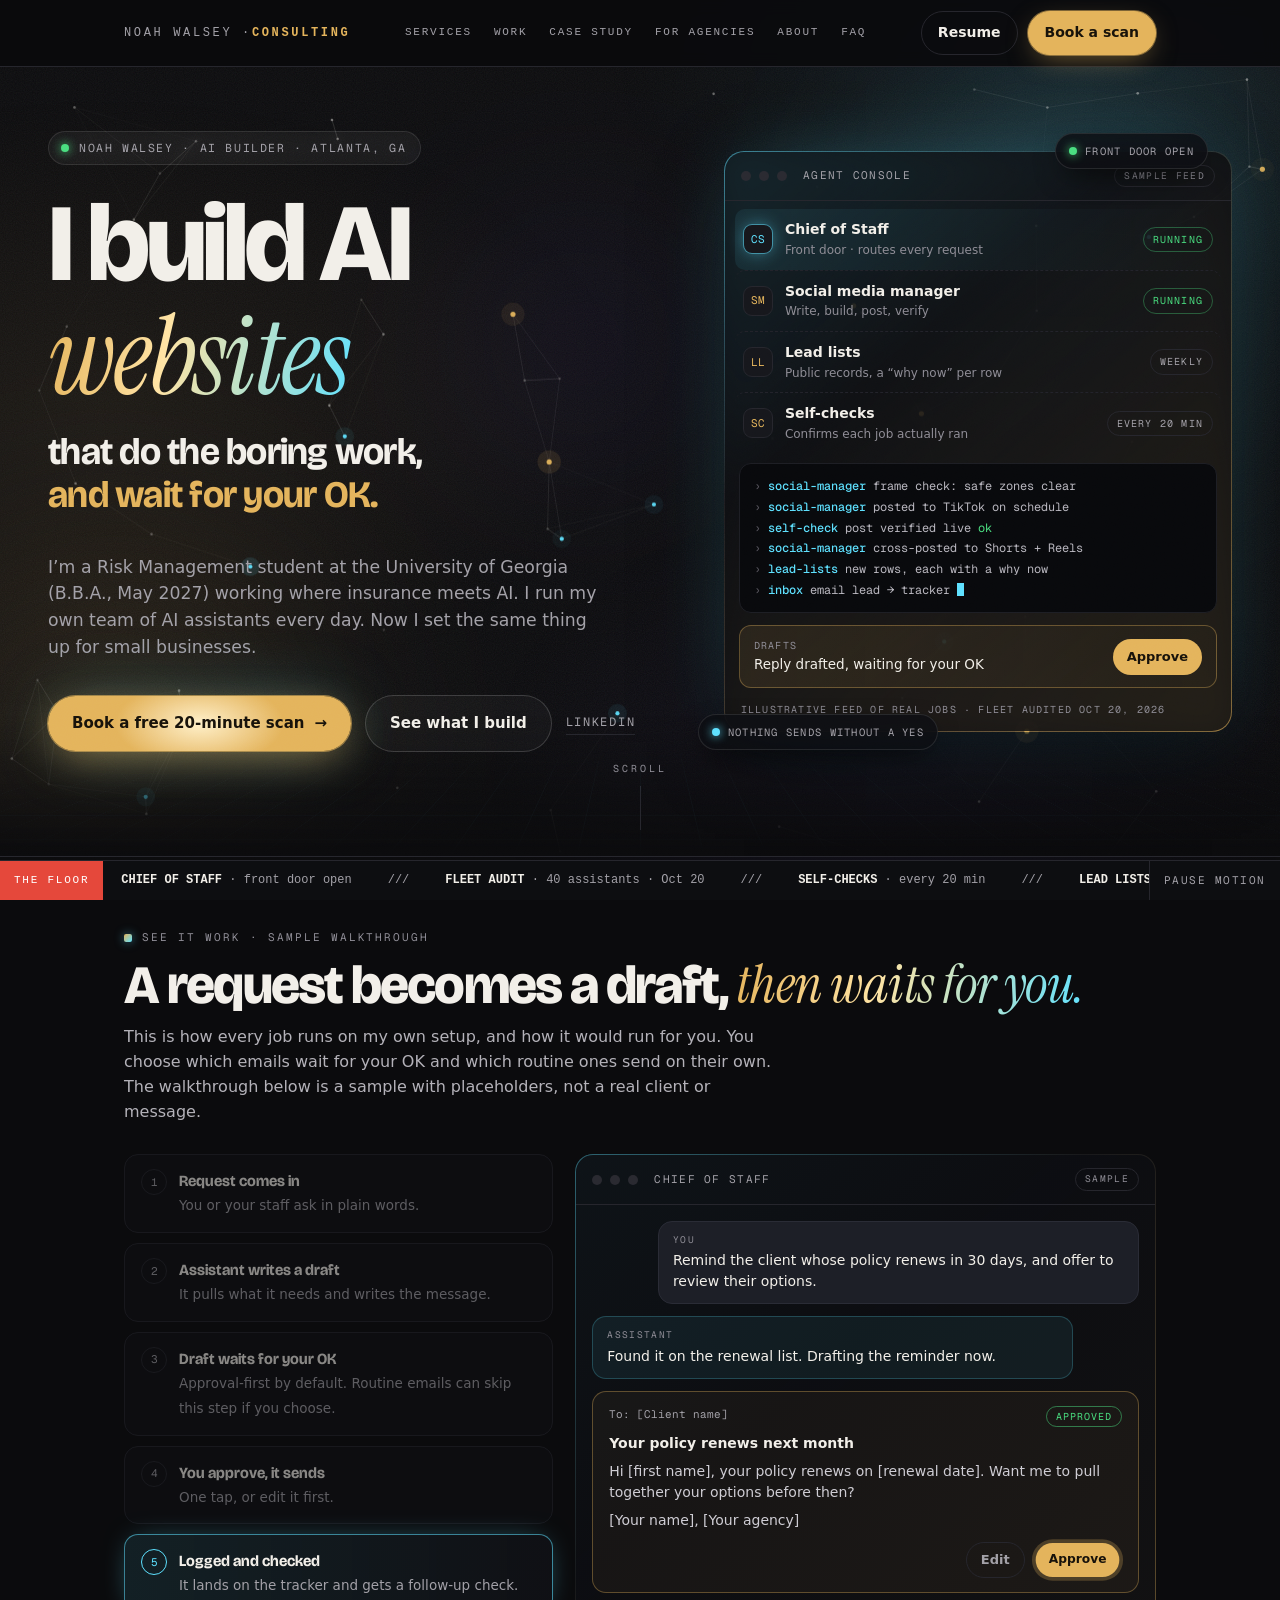
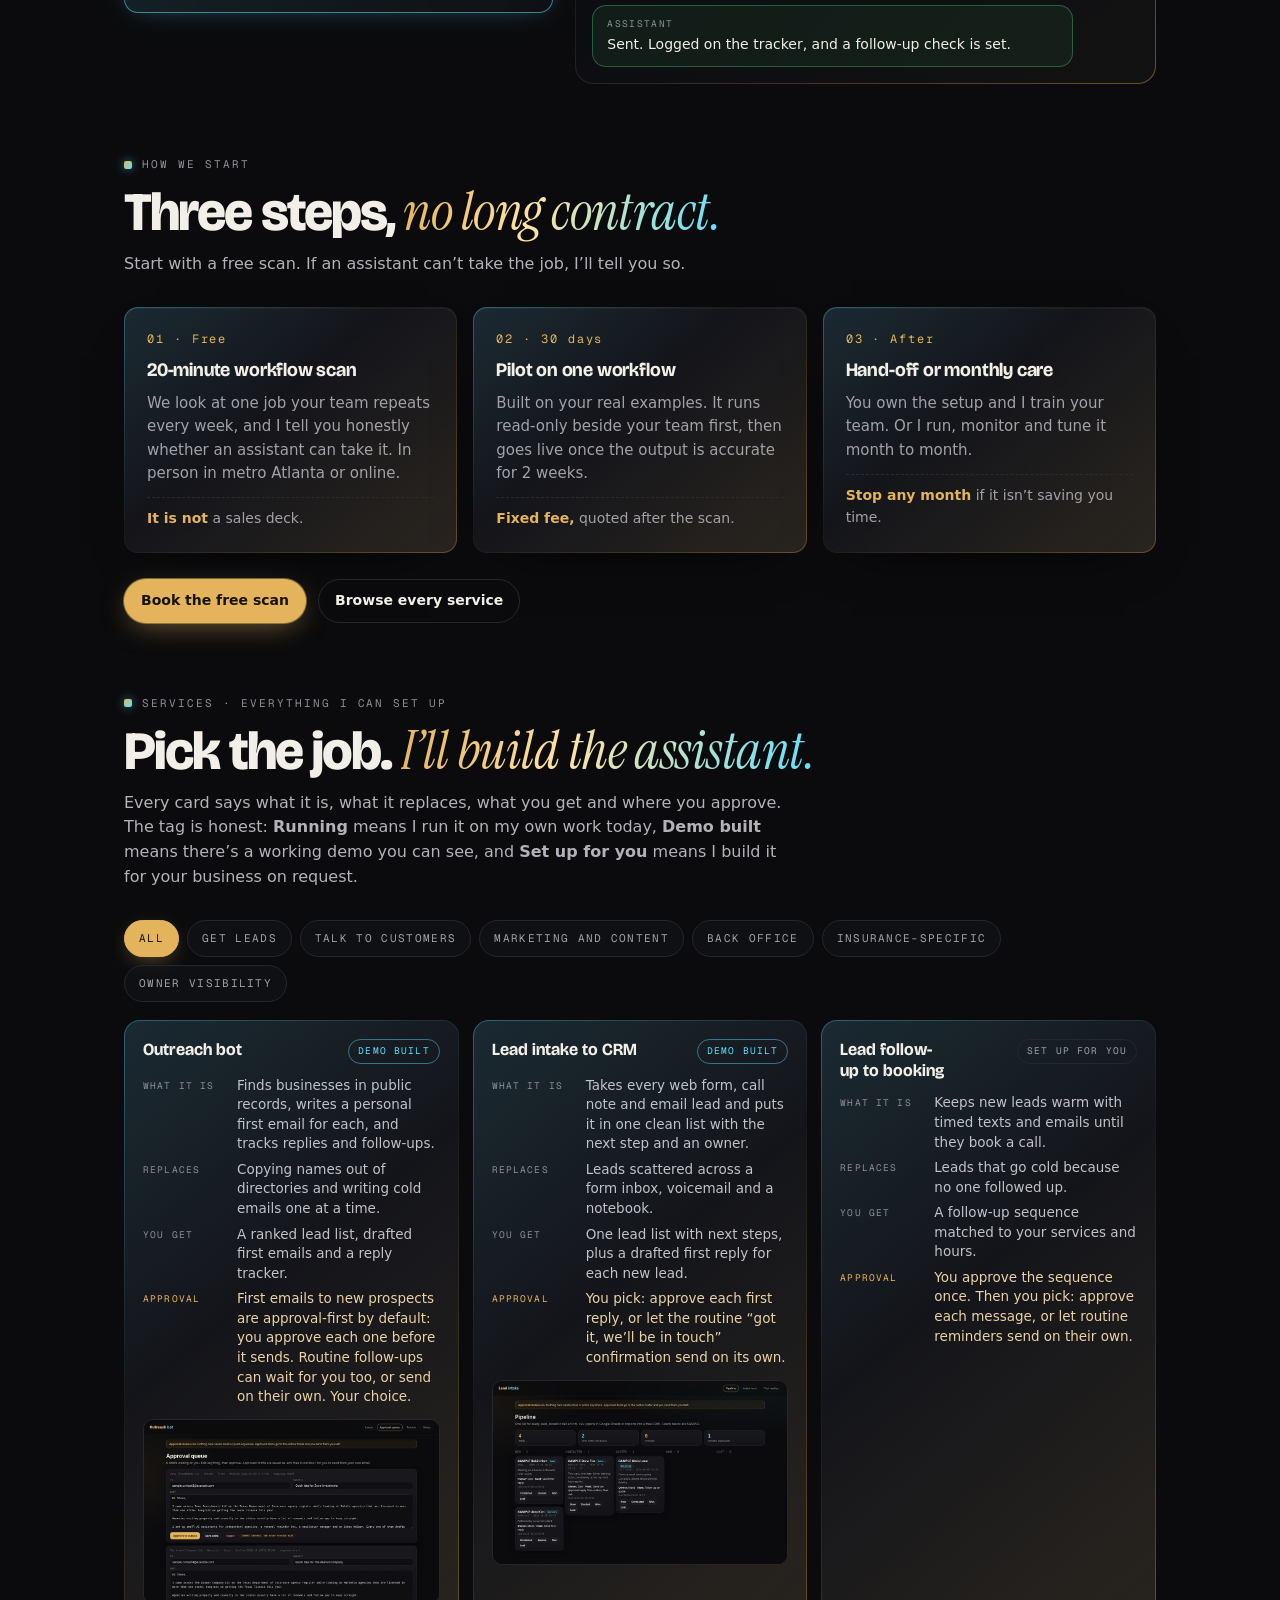
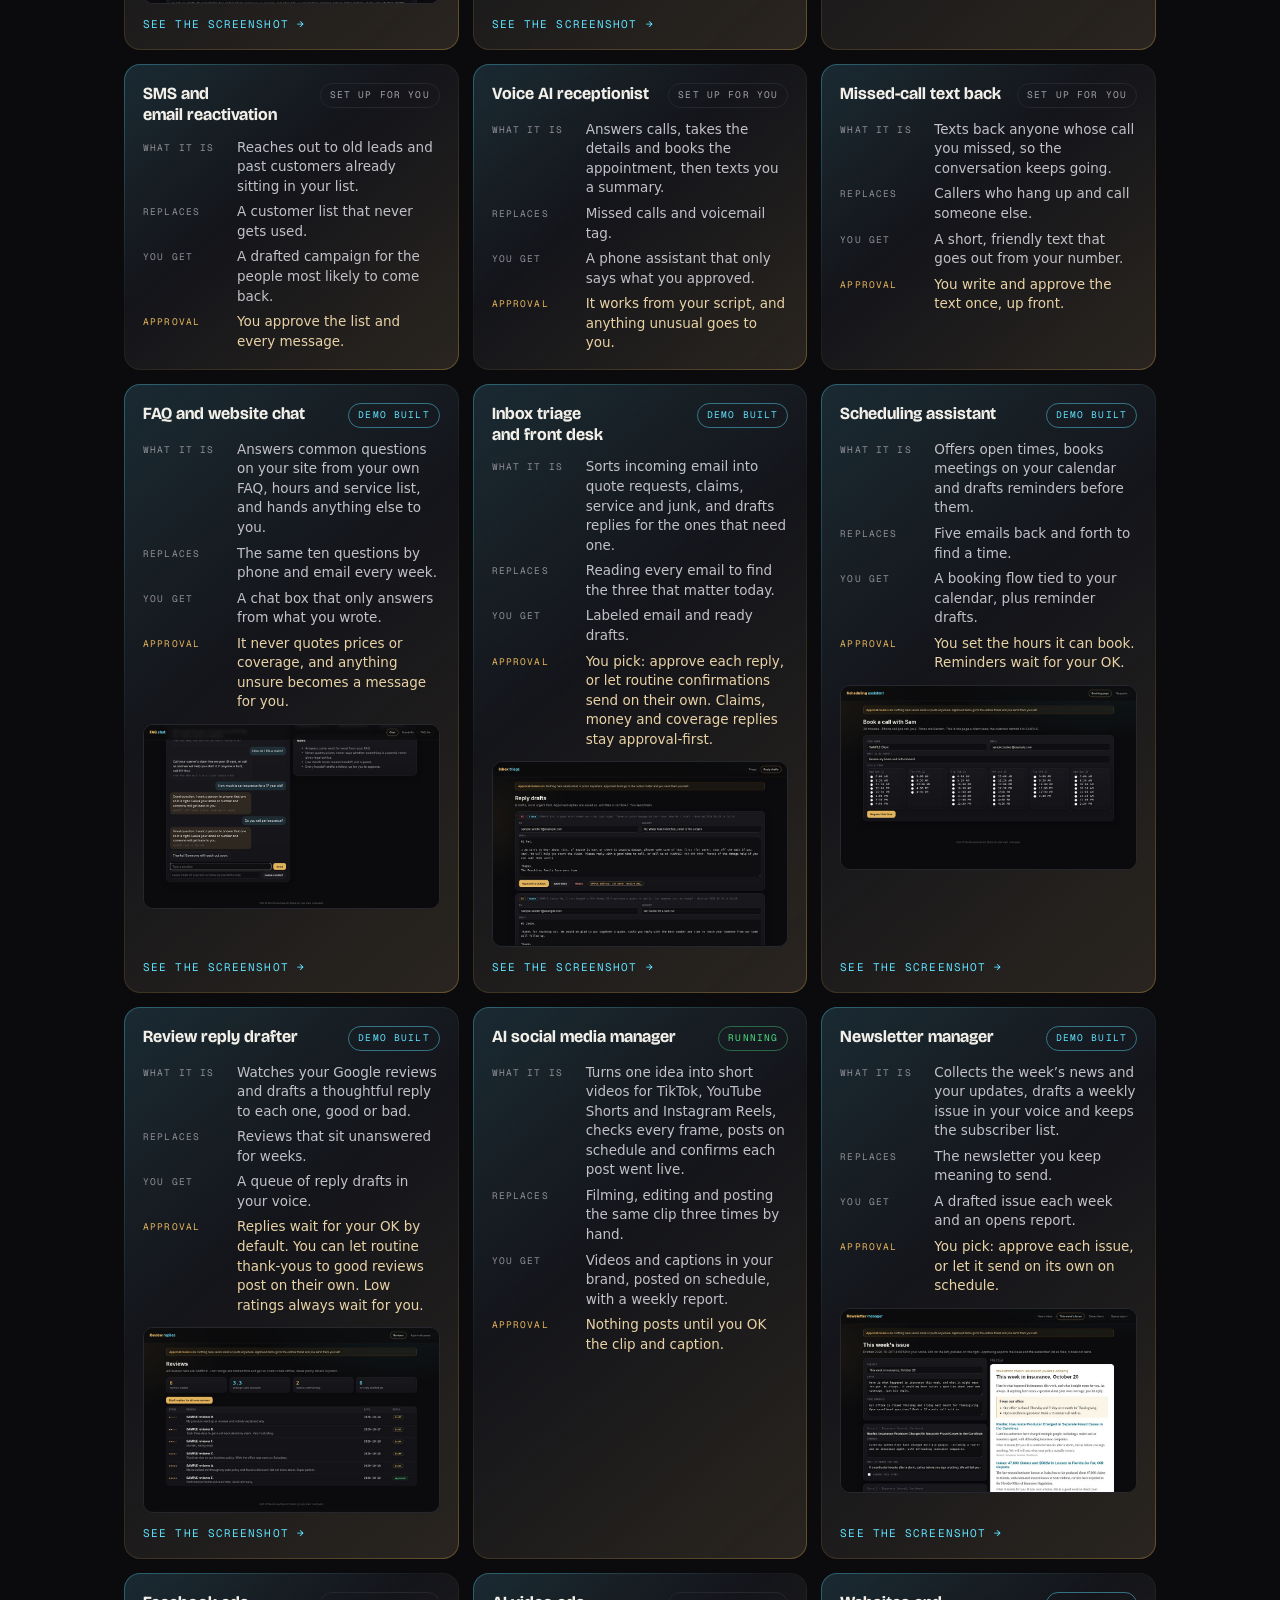
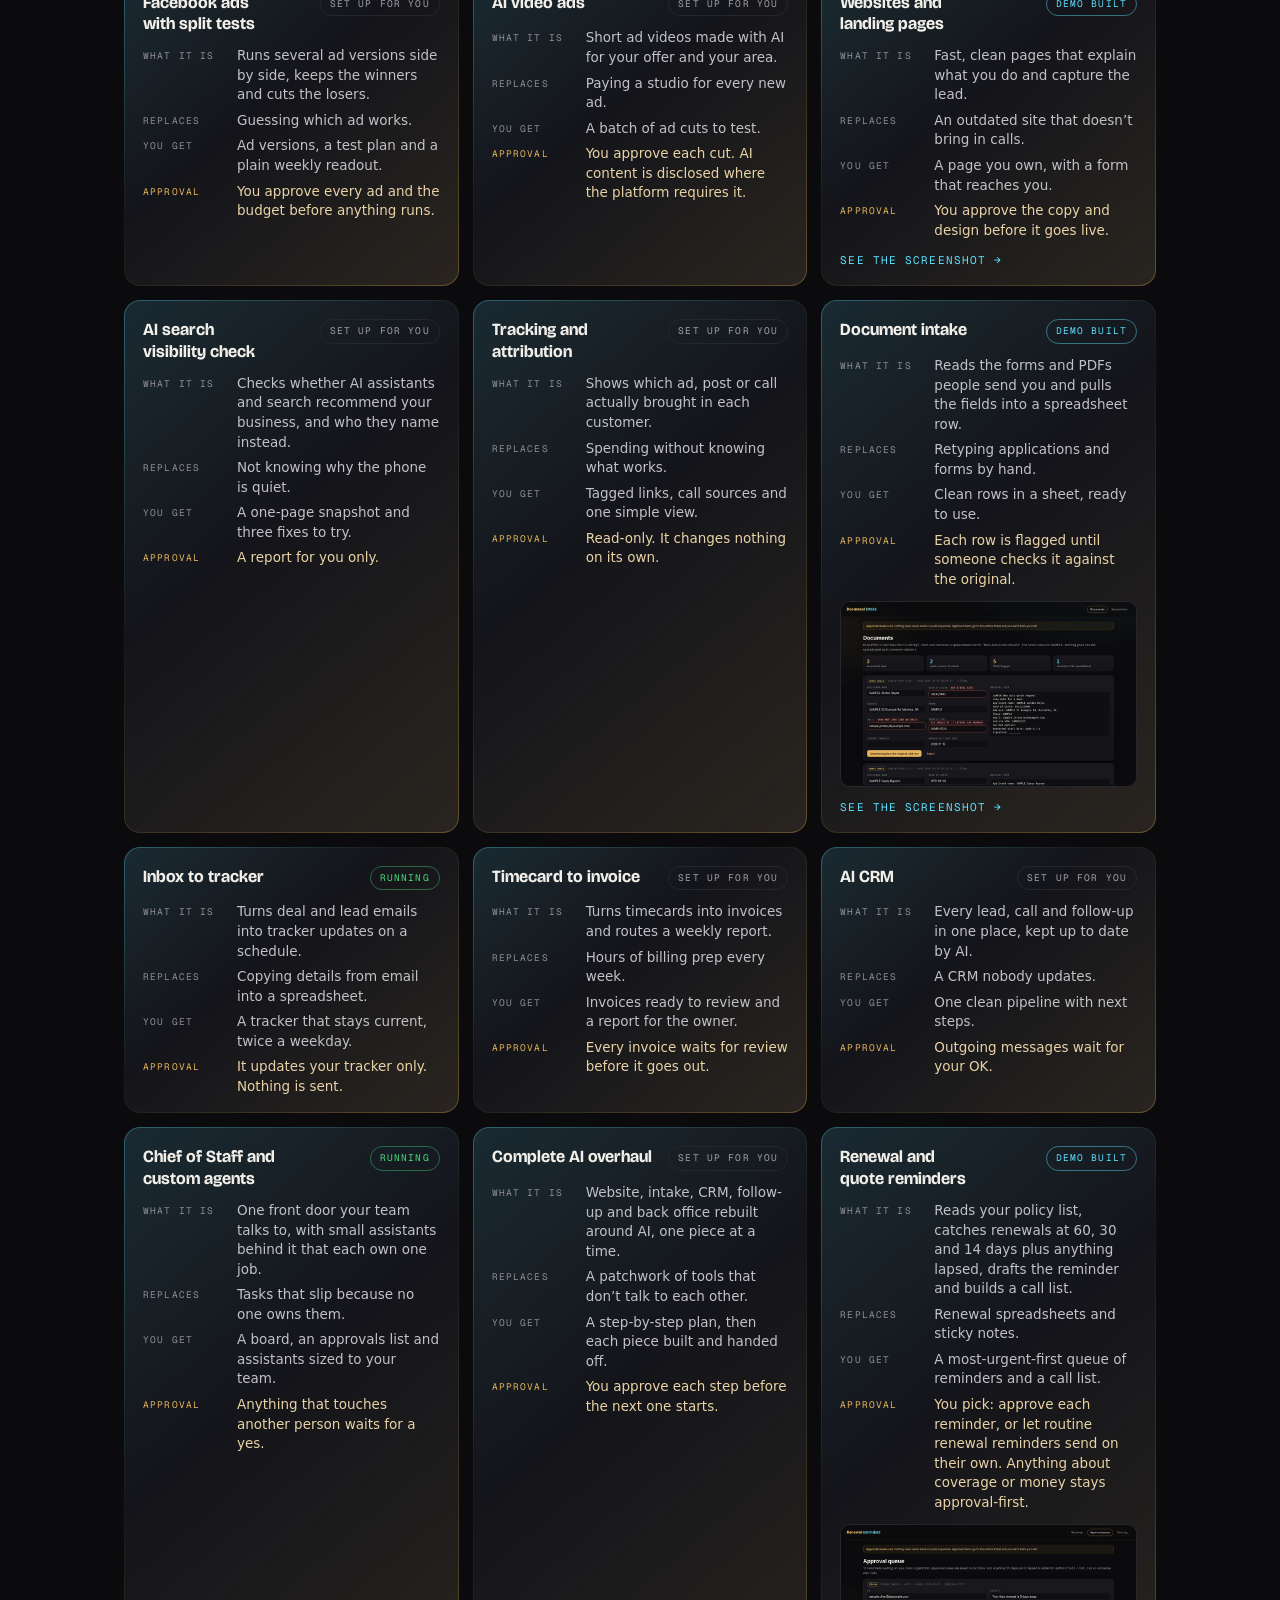
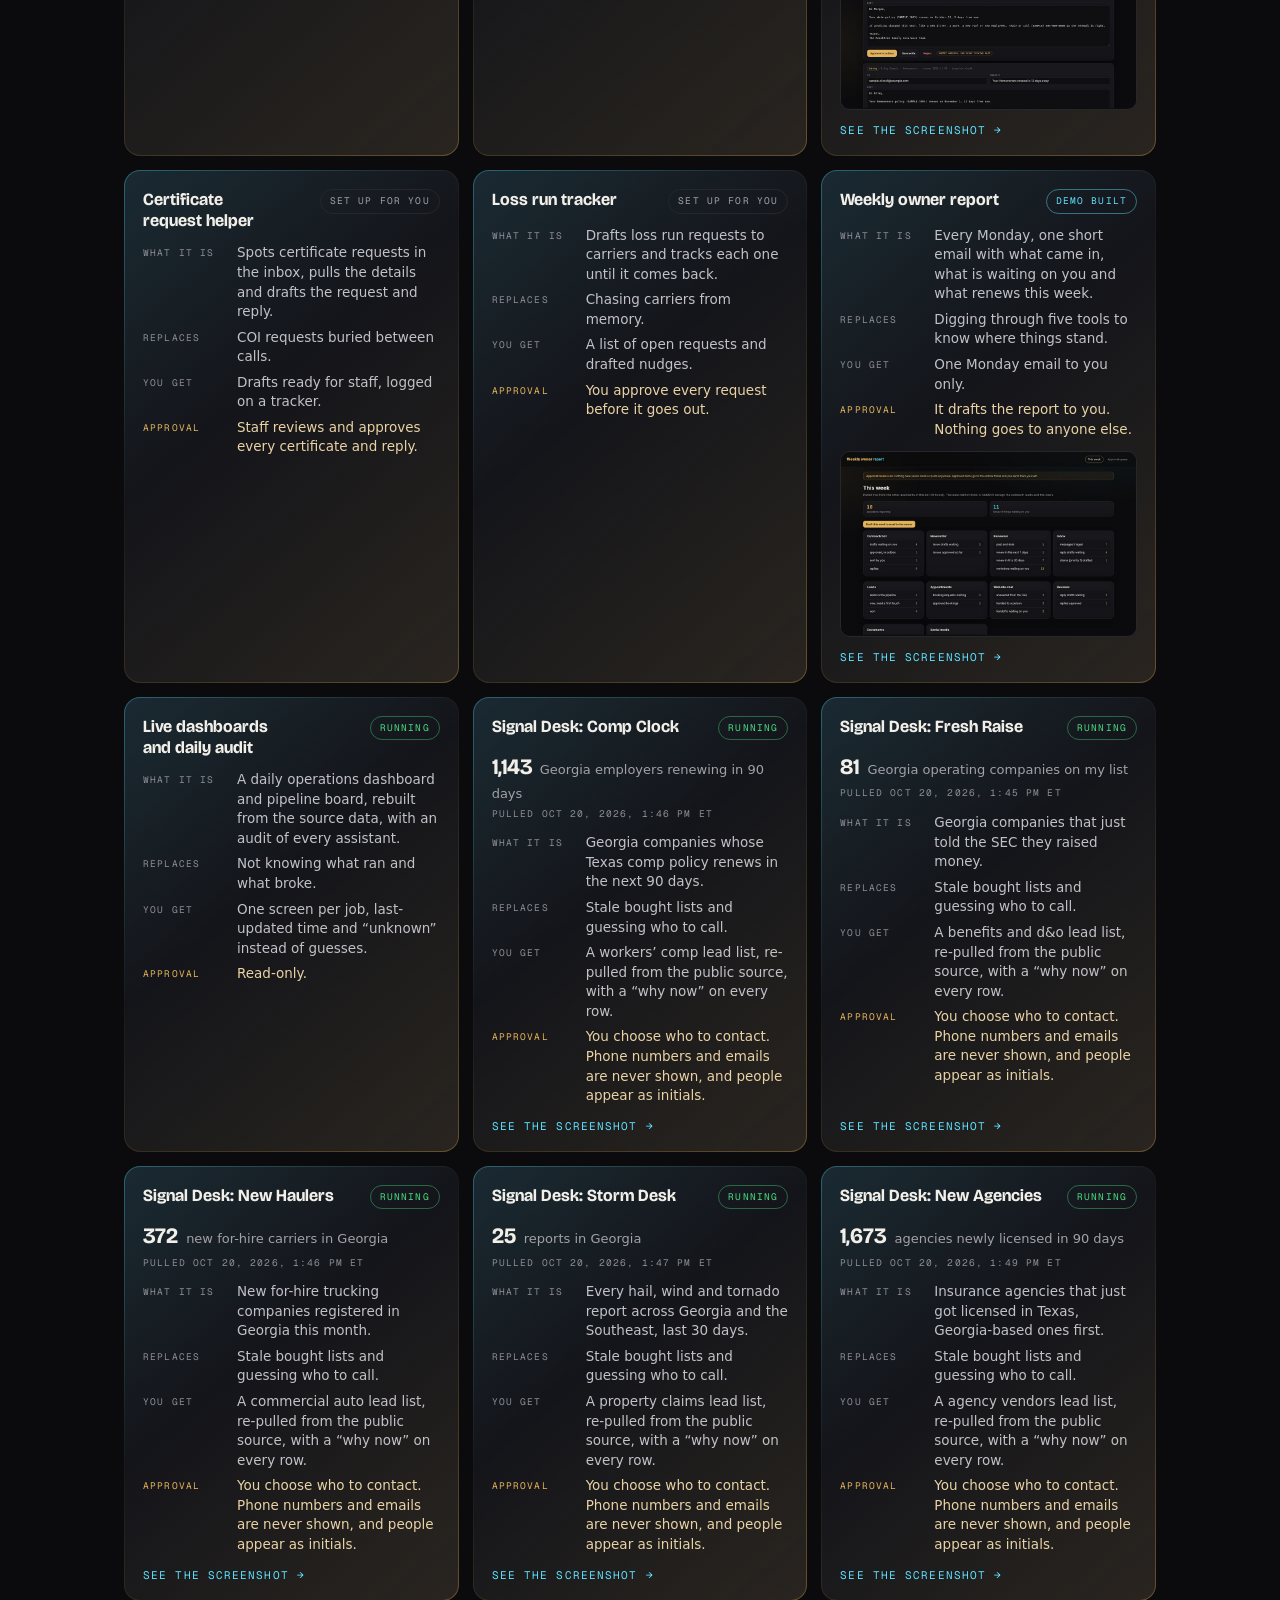
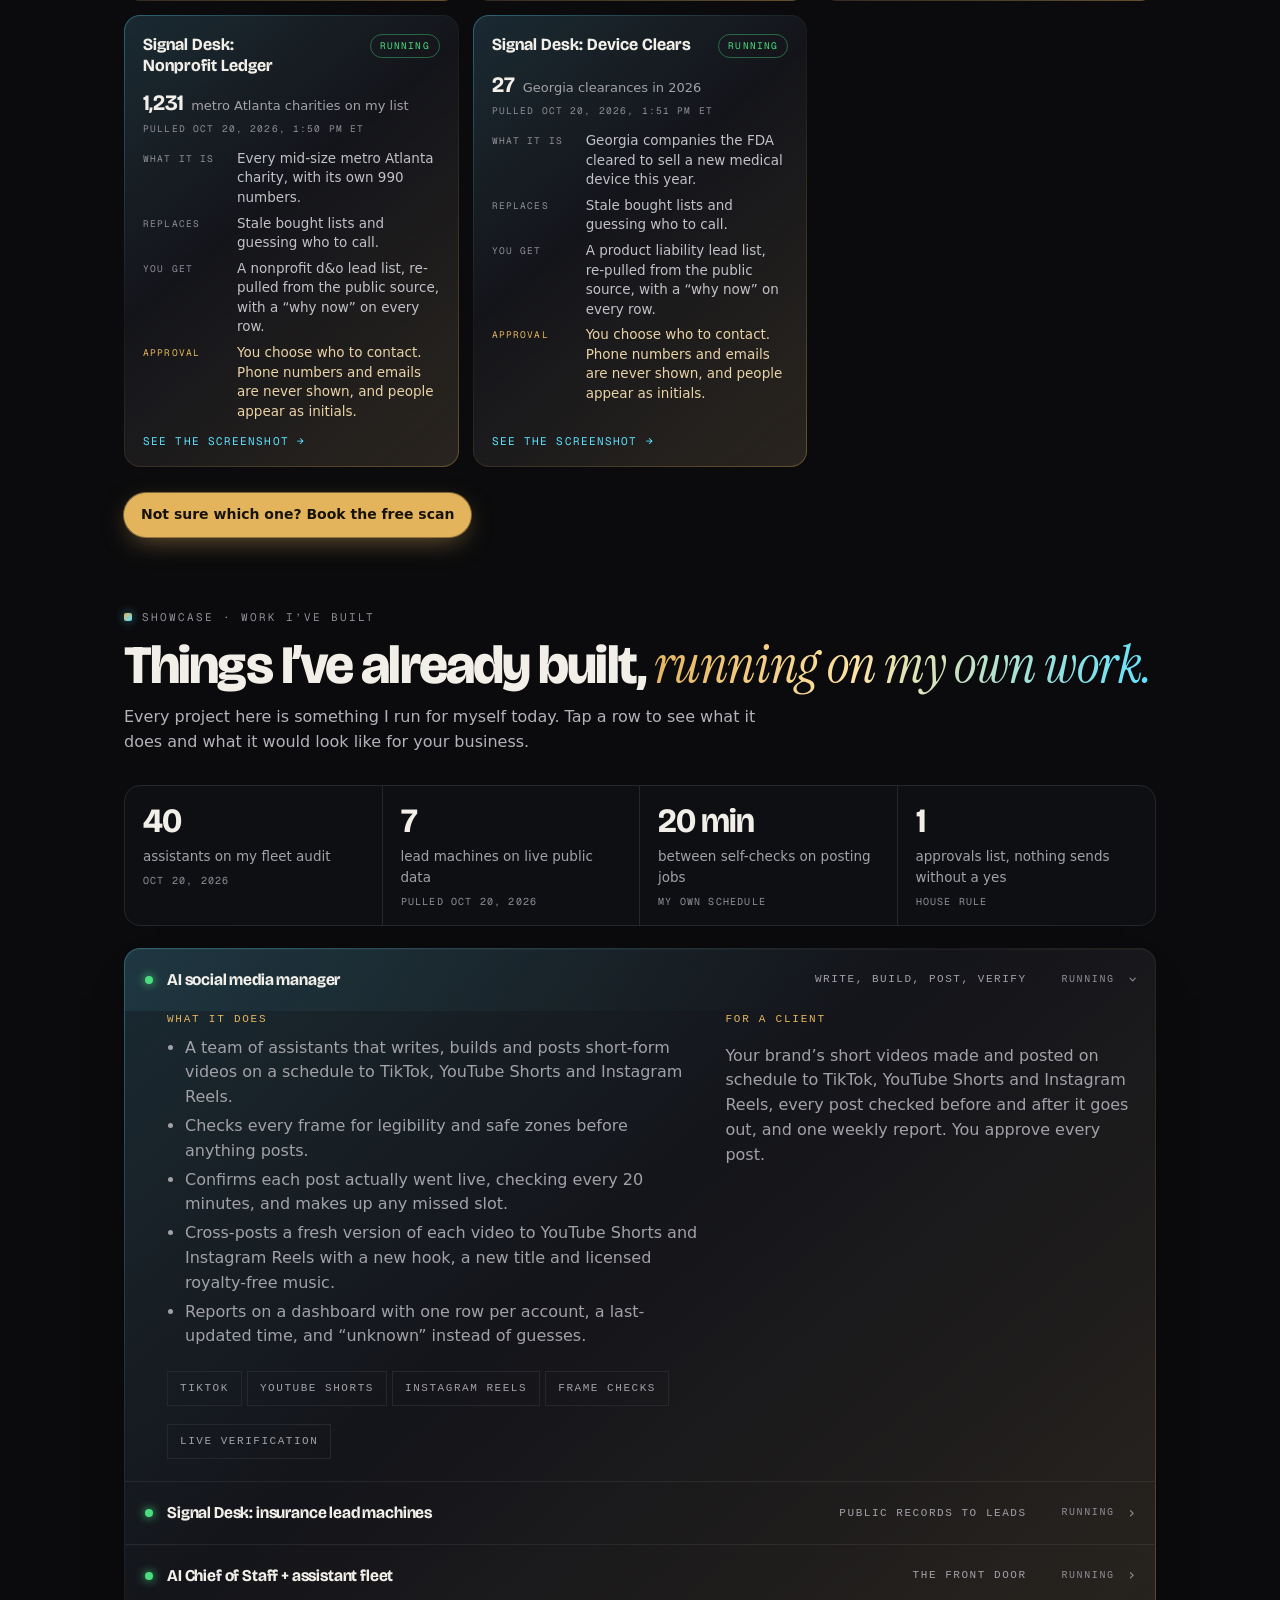
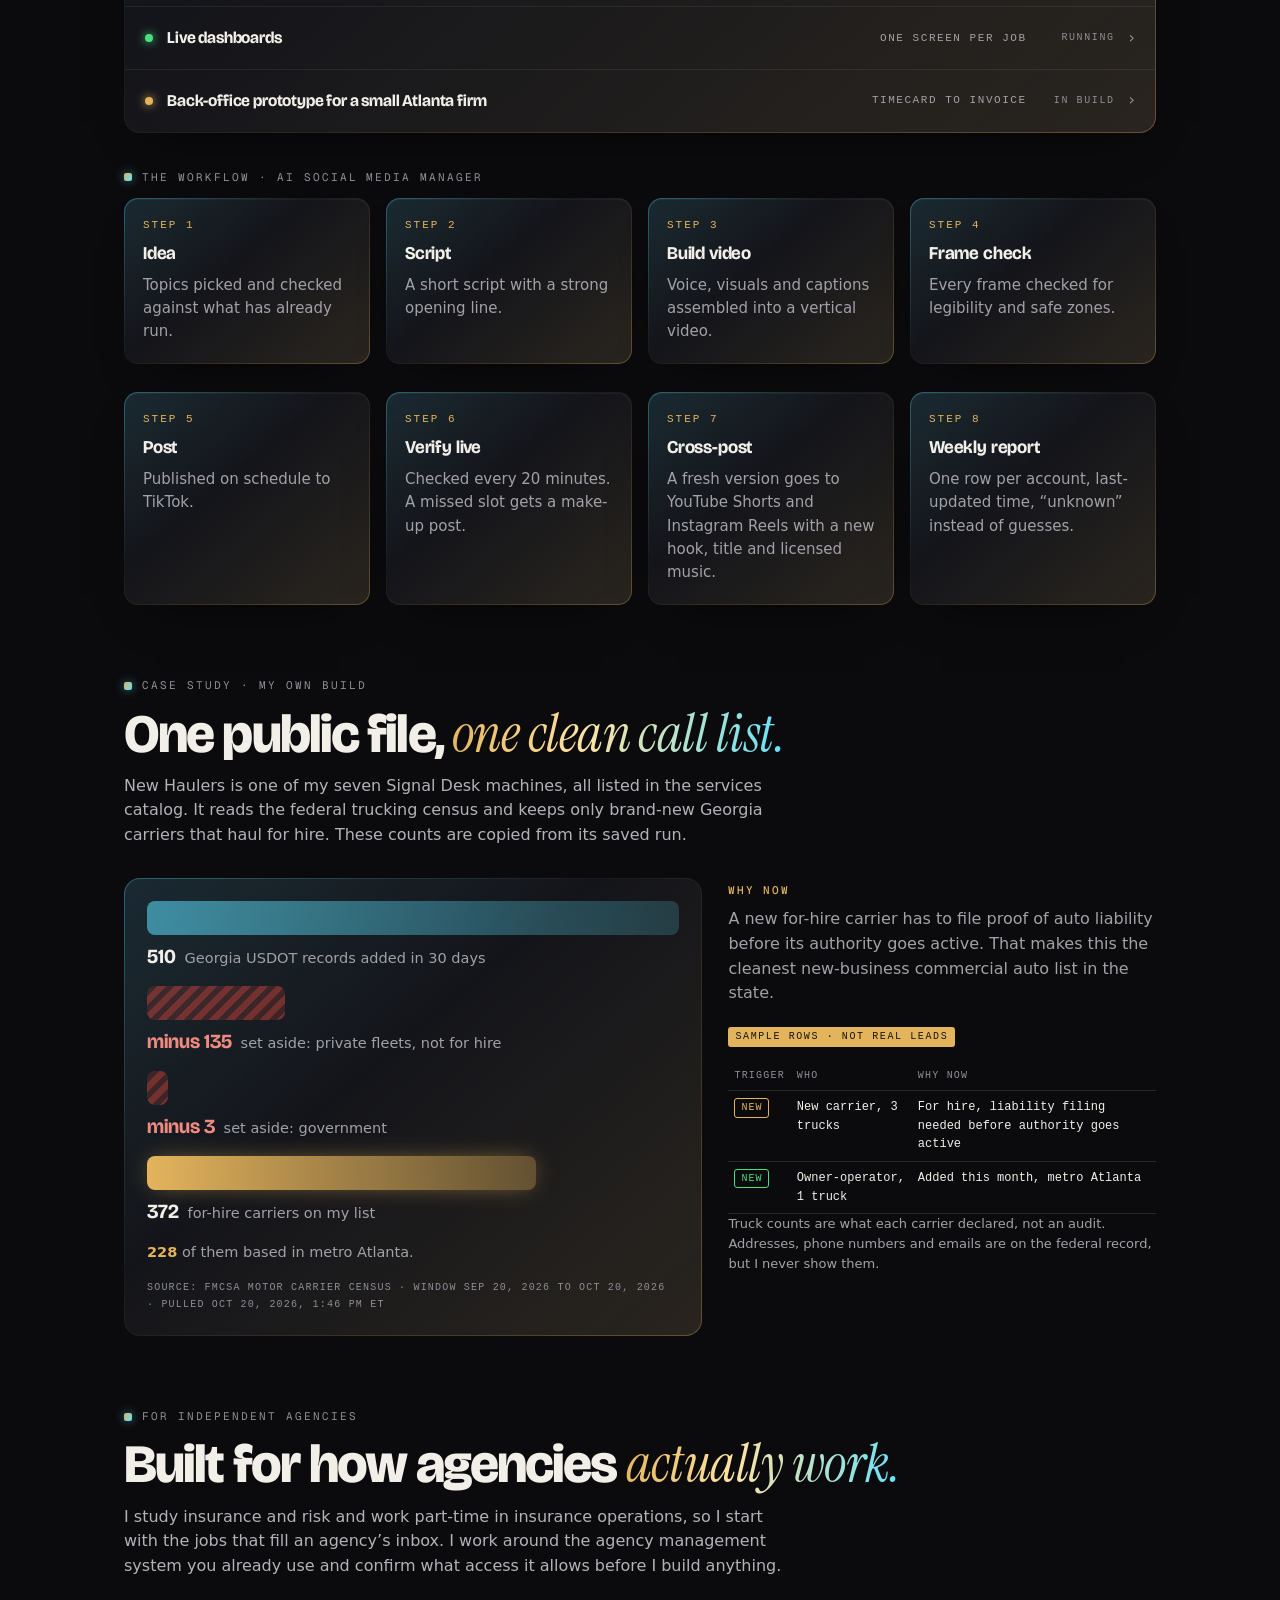
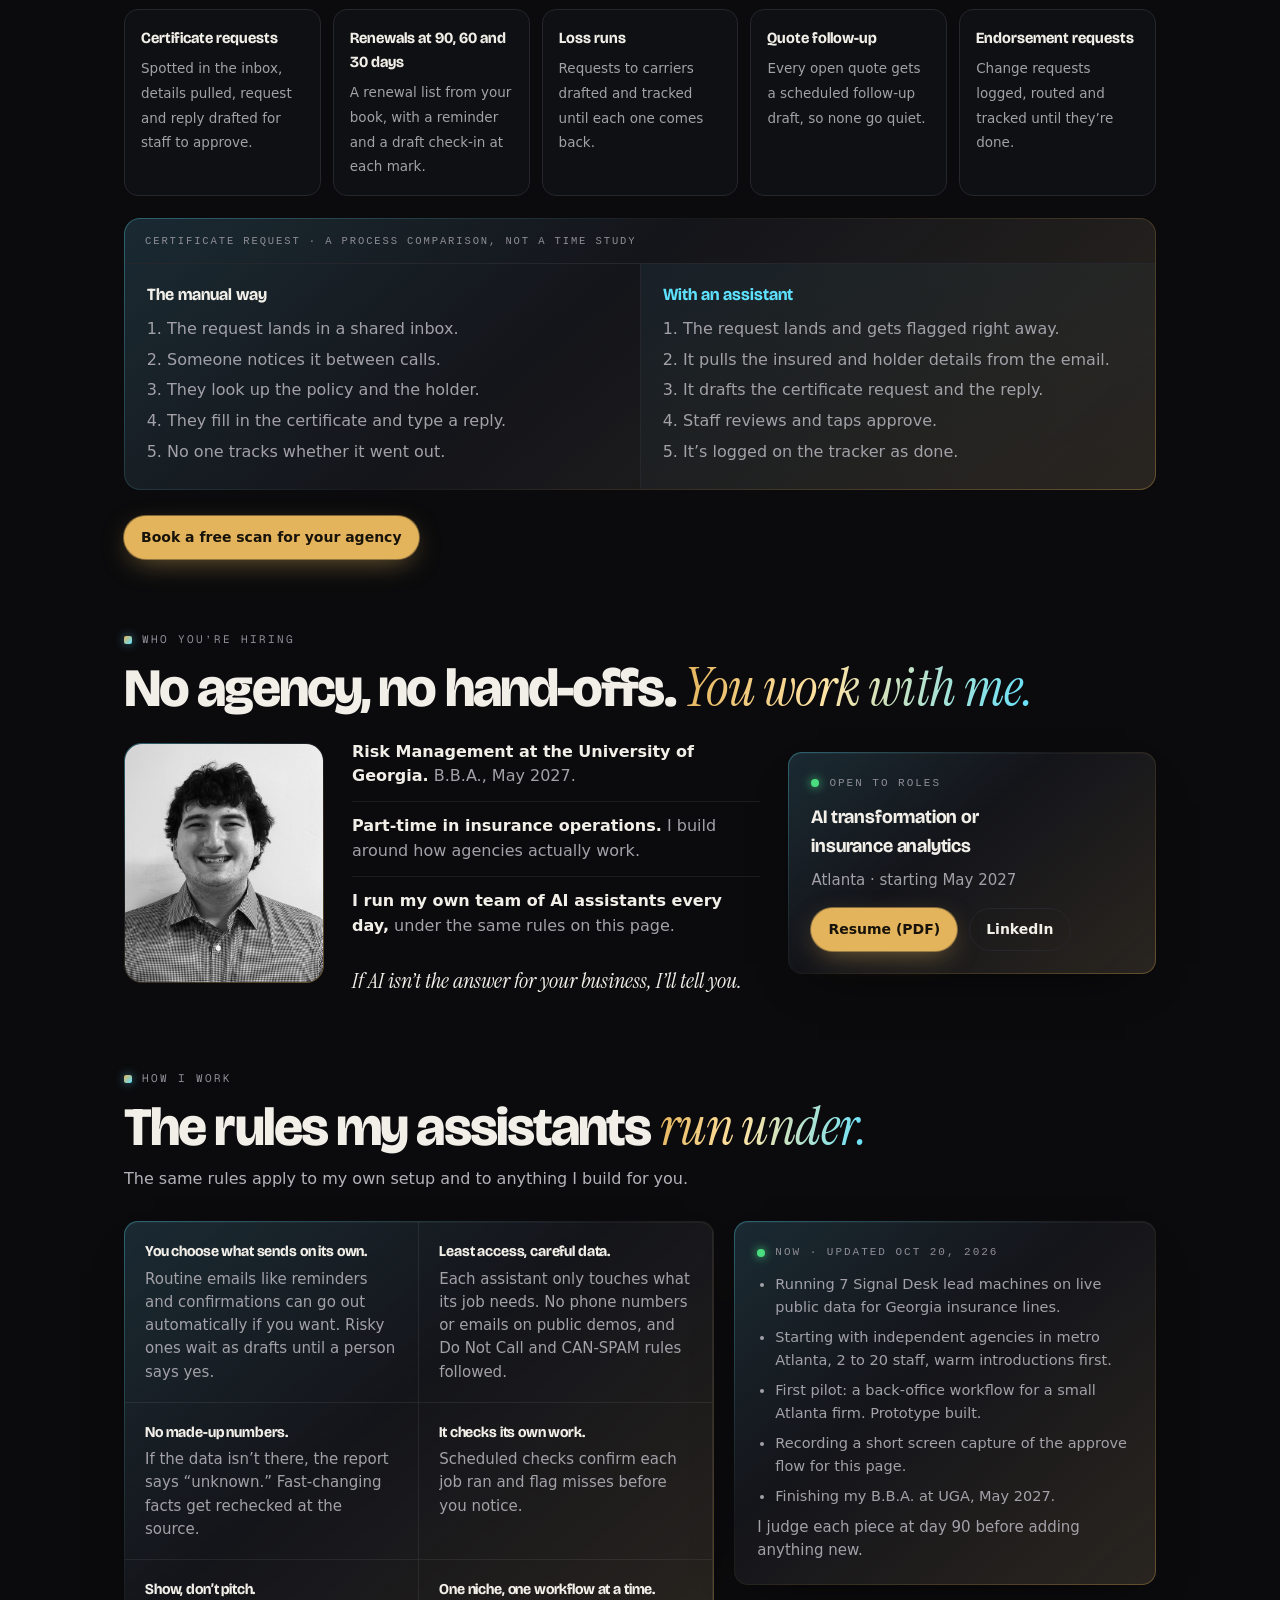
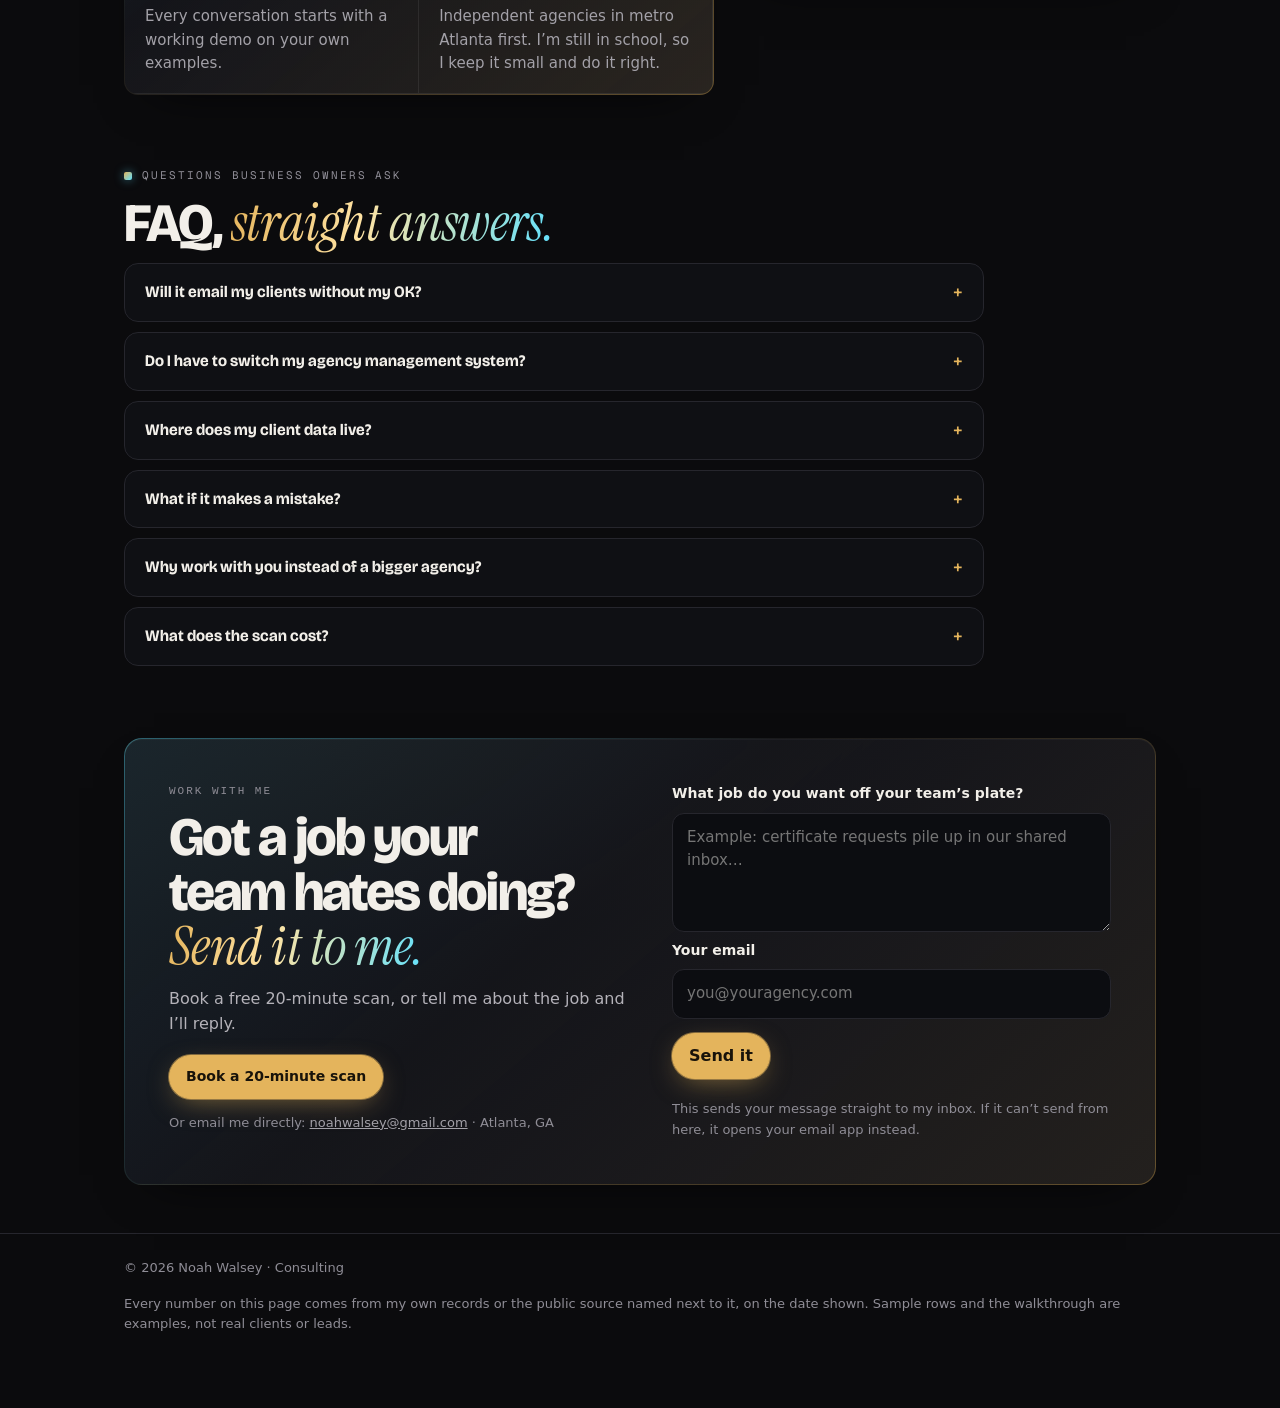
==== index.html @ 56bc5c79 "Launch noahwalsey.com" ====
<!doctype html>
<html lang="en">
<head>
<meta charset="utf-8">
<meta name="viewport" content="width=device-width,initial-scale=1">
<title>Noah Walsey · AI assistants for independent agencies and small businesses</title>
<meta name="description" content="I build AI assistants that take repetitive office work off small teams, and nothing leaves the building without your OK. Atlanta.">
<meta property="og:type" content="website">
<meta property="og:title" content="Noah Walsey · I build AI assistants that wait for your OK">
<meta property="og:description" content="AI assistants, workflows and lead machines for independent insurance agencies and small businesses in Atlanta. You choose what waits for your OK.">
<meta property="og:url" content="https://YOUR-SITE-URL/">
<meta property="og:image" content="https://YOUR-SITE-URL/og-image.png">
<meta property="og:image:alt" content="Noah Walsey: I build AI workflows that do the boring work, and wait for your OK.">
<meta property="og:image:width" content="1200">
<meta property="og:image:height" content="630">
<meta name="twitter:card" content="summary_large_image">
<meta name="twitter:title" content="Noah Walsey · I build AI assistants that wait for your OK">
<meta name="twitter:description" content="AI assistants, workflows and lead machines for independent agencies and small businesses in Atlanta.">
<meta name="twitter:image" content="https://YOUR-SITE-URL/og-image.png">
<meta name="theme-color" content="#0b0b0d">
<meta name="color-scheme" content="dark">
<script>try{if(localStorage.getItem("motion")==="off")document.documentElement.classList.add("motion-off")}catch(e){}</script>
<link rel="stylesheet" href="assets/style.css">
<link rel="icon" href="assets/favicon.svg" type="image/svg+xml">
</head>
<body>
<a class="skip" href="#main">Skip to content</a>

<header class="top">
  <div class="wrap">
    <a class="brand" href="#top">Noah Walsey · <b>Consulting</b></a>
    <nav class="links">
      <a href="#services">Services</a><a href="#work">Work</a><a href="#case">Case study</a><a href="#agencies">For agencies</a><a href="#about">About</a><a href="#faq">FAQ</a>
    </nav>
    <div class="btns">
      <a class="btn" href="assets/Noah_Walsey_Resume.pdf" download>Resume</a>
      <a class="btn gold" href="https://calendly.com/noahwalsey/free-20-minute-ai-scan" data-booking="https://calendly.com/noahwalsey/free-20-minute-ai-scan" target="_blank" rel="noopener">Book a scan<span class="sr-only"> (opens in a new tab)</span></a>
    </div>
  </div>
</header>

<section class="hero" id="top">
  <div class="hero-mesh" aria-hidden="true"><i></i><i></i><i></i></div>
  <canvas class="hero-net" aria-hidden="true"></canvas>
  <div class="hero-floor" aria-hidden="true"></div>
  <div class="hero-grain" aria-hidden="true"></div>
  <div class="hero-inner">
    <div class="hero-copy">
      <div class="hero-eyebrow"><span class="dot"></span>Noah Walsey · AI builder · Atlanta, GA</div>
      <h1 class="hero-h1" aria-label="I build AI agents, workflows, websites and lead machines that do the boring work and wait for your OK.">
        <span class="ln" aria-hidden="true"><span>I build AI</span></span>
        <span class="ln" aria-hidden="true"><span><span class="cycle" data-words="agents|workflows|websites|lead machines">agents</span></span></span>
        <span class="ln" aria-hidden="true"><span class="small">that do the boring work,<br><em>and wait for your OK.</em></span></span>
      </h1>
      <p class="hero-lede">I’m a Risk Management student at the University of Georgia (B.B.A., May 2027) working where insurance meets AI. I run my own team of AI assistants every day. Now I set the same thing up for small businesses.</p>
      <div class="hero-actions">
        <a class="mag primary" href="https://calendly.com/noahwalsey/free-20-minute-ai-scan" data-booking="https://calendly.com/noahwalsey/free-20-minute-ai-scan" target="_blank" rel="noopener">Book a free 20-minute scan <span class="arr" aria-hidden="true">&rarr;</span><span class="sr-only"> (opens in a new tab)</span></a>
        <a class="mag ghost" href="#services">See what I build</a>
        <a class="hero-link" href="https://www.linkedin.com/in/noah-walsey-4870ba28a" target="_blank" rel="noopener">LinkedIn</a>
      </div>
    </div>
    <aside class="console" aria-label="Sample of how my assistants report">
      <span class="float-chip a"><span class="dot"></span>Front door open</span>
      <span class="float-chip b"><span class="dot cy"></span>Nothing sends without a yes</span>
      <div class="console-in">
        <div class="c-top"><i></i><i></i><i></i><span class="t">Agent console</span><span class="tag">Sample feed</span></div>
        <div class="c-agents">
          <div class="c-agent" data-k="cos"><span class="ic">CS</span><span class="nm">Chief of Staff<small>Front door · routes every request</small></span><span class="st on">Running</span></div>
          <div class="c-agent" data-k="smm"><span class="ic">SM</span><span class="nm">Social media manager<small>Write, build, post, verify</small></span><span class="st on">Running</span></div>
          <div class="c-agent" data-k="lead"><span class="ic">LL</span><span class="nm">Lead lists<small>Public records, a “why now” per row</small></span><span class="st">Weekly</span></div>
          <div class="c-agent" data-k="chk"><span class="ic">SC</span><span class="nm">Self-checks<small>Confirms each job actually ran</small></span><span class="st">Every 20 min</span></div>
        </div>
        <div class="c-log" aria-hidden="true"></div>
        <div class="c-approve"><span class="tx"><small>Drafts</small>Reply drafted, waiting for your OK</span><span class="ap">Approve</span></div>
        <div class="c-foot">Illustrative feed of real jobs · fleet audited Oct 20, 2026</div>
      </div>
    </aside>
  </div>
  <a class="scroll-cue" href="#work" aria-label="Scroll to the work">Scroll<span></span></a>
</section>

<main class="wrap" id="main" tabindex="-1">

  <!-- DEMO -->
  <section id="demo">
    <div class="kicker mono">See it work · sample walkthrough</div>
    <h2>A request becomes a draft, <em>then waits for you.</em></h2>
    <p class="intro">This is how every job runs on my own setup, and how it would run for you. You choose which emails wait for your OK and which routine ones send on their own. The walkthrough below is a sample with placeholders, not a real client or message.</p>
    <div class="demo" data-stage="4">
      <ol class="demo-steps">
        <li data-s="0"><b>Request comes in</b><span>You or your staff ask in plain words.</span></li>
        <li data-s="1"><b>Assistant writes a draft</b><span>It pulls what it needs and writes the message.</span></li>
        <li data-s="2"><b>Draft waits for your OK</b><span>Approval-first by default. Routine emails can skip this step if you choose.</span></li>
        <li data-s="3"><b>You approve, it sends</b><span>One tap, or edit it first.</span></li>
        <li data-s="4"><b>Logged and checked</b><span>It lands on the tracker and gets a follow-up check.</span></li>
      </ol>
      <div class="demo-win" aria-label="Sample approval flow">
        <div class="c-top"><i></i><i></i><i></i><span class="t">Chief of Staff</span><span class="tag">Sample</span></div>
        <div class="demo-body">
          <div class="d-msg d-you s0"><small>You</small>Remind the client whose policy renews in 30 days, and offer to review their options.</div>
          <div class="d-msg d-bot s1"><small>Assistant</small>Found it on the renewal list. Drafting the reminder now.</div>
          <div class="d-draft s1">
            <div class="d-head"><span>To: [Client name]</span><span class="d-pill"><span class="w">Waiting for your OK</span><span class="a">Approved</span></span></div>
            <div class="d-subj">Your policy renews next month</div>
            <p>Hi [first name], your policy renews on [renewal date]. Want me to pull together your options before then?</p>
            <p>[Your name], [Your agency]</p>
            <div class="d-actions"><span class="d-edit">Edit</span><span class="d-approve">Approve</span></div>
          </div>
          <div class="d-msg d-done s4"><small>Assistant</small>Sent. Logged on the tracker, and a follow-up check is set.</div>
        </div>
      </div>
    </div>
  </section>

  <!-- OFFER -->
  <section id="offer">
    <div class="kicker mono">How we start</div>
    <h2>Three steps, <em>no long contract.</em></h2>
    <p class="intro">Start with a free scan. If an assistant can’t take the job, I’ll tell you so.</p>
    <div class="grid3 offer">
      <div class="card"><div class="num">01 · Free</div><h3>20-minute workflow scan</h3><p>We look at one job your team repeats every week, and I tell you honestly whether an assistant can take it. In person in metro Atlanta or online.</p><p class="isnt"><b>It is not</b> a sales deck.</p></div>
      <div class="card"><div class="num">02 · 30 days</div><h3>Pilot on one workflow</h3><p>Built on your real examples. It runs read-only beside your team first, then goes live once the output is accurate for 2 weeks.</p><p class="isnt"><b>Fixed fee,</b> quoted after the scan.</p></div>
      <div class="card"><div class="num">03 · After</div><h3>Hand-off or monthly care</h3><p>You own the setup and I train your team. Or I run, monitor and tune it month to month.</p><p class="isnt"><b>Stop any month</b> if it isn’t saving you time.</p></div>
    </div>
    <div class="cta-row"><a class="btn gold" href="https://calendly.com/noahwalsey/free-20-minute-ai-scan" data-booking="https://calendly.com/noahwalsey/free-20-minute-ai-scan" target="_blank" rel="noopener">Book the free scan<span class="sr-only"> (opens in a new tab)</span></a><a class="btn" href="#services">Browse every service</a></div>
  </section>

  <!-- SERVICES CATALOG -->
  <section id="services">
    <div class="kicker mono">Services · everything I can set up</div>
    <h2>Pick the job. <em>I’ll build the assistant.</em></h2>
    <p class="intro">Every card says what it is, what it replaces, what you get and where you approve. The tag is honest: <b>Running</b> means I run it on my own work today, <b>Demo built</b> means there’s a working demo you can see, and <b>Set up for you</b> means I build it for your business on request.</p>
    <!-- CATALOG START (generated by build_catalog.py, do not edit by hand) -->
    <div class="tabs" role="toolbar" aria-label="Filter services by category" aria-controls="catalog"><button type="button" class="tab on" data-f="all" aria-pressed="true" tabindex="0">All</button><button type="button" class="tab" data-f="leads" aria-pressed="false" tabindex="-1">Get leads</button><button type="button" class="tab" data-f="talk" aria-pressed="false" tabindex="-1">Talk to customers</button><button type="button" class="tab" data-f="marketing" aria-pressed="false" tabindex="-1">Marketing and content</button><button type="button" class="tab" data-f="office" aria-pressed="false" tabindex="-1">Back office</button><button type="button" class="tab" data-f="insurance" aria-pressed="false" tabindex="-1">Insurance-specific</button><button type="button" class="tab" data-f="visibility" aria-pressed="false" tabindex="-1">Owner visibility</button></div>
    <p class="sr-only" id="svc-count" aria-live="polite"></p>
    <div class="catalog" id="catalog">
      <article class="svc" data-cat="leads"><div class="svc-top"><h3>Outreach bot</h3><span class="tagpill tg-demo">Demo built</span></div>
        <dl><dt>What it is</dt><dd>Finds businesses in public records, writes a personal first email for each, and tracks replies and follow-ups.</dd><dt>Replaces</dt><dd>Copying names out of directories and writing cold emails one at a time.</dd><dt>You get</dt><dd>A ranked lead list, drafted first emails and a reply tracker.</dd><dt>Approval</dt><dd>First emails to new prospects are approval-first by default: you approve each one before it sends. Routine follow-ups can wait for you too, or send on their own. Your choice.</dd></dl><div class="svc-clip"><video class="demo-clip" muted loop playsinline preload="none" width="1280" height="800" poster="assets/clips/kit-outreach.jpg" aria-label="Silent screen recording of the Outreach bot demo running"><source src="assets/clips/kit-outreach.mp4" type="video/mp4"></video></div><a class="shot-link" href="assets/shots/kit-outreach.png" target="_blank" rel="noopener" aria-label="See the Outreach bot screenshot (opens in a new tab)">See the screenshot &rarr;</a></article>
      <article class="svc" data-cat="leads"><div class="svc-top"><h3>Lead intake to CRM</h3><span class="tagpill tg-demo">Demo built</span></div>
        <dl><dt>What it is</dt><dd>Takes every web form, call note and email lead and puts it in one clean list with the next step and an owner.</dd><dt>Replaces</dt><dd>Leads scattered across a form inbox, voicemail and a notebook.</dd><dt>You get</dt><dd>One lead list with next steps, plus a drafted first reply for each new lead.</dd><dt>Approval</dt><dd>You pick: approve each first reply, or let the routine “got it, we’ll be in touch” confirmation send on its own.</dd></dl><div class="svc-clip"><video class="demo-clip" muted loop playsinline preload="none" width="1280" height="800" poster="assets/clips/kit-intake.jpg" aria-label="Silent screen recording of the Lead intake to CRM demo running"><source src="assets/clips/kit-intake.mp4" type="video/mp4"></video></div><a class="shot-link" href="assets/shots/kit-intake.png" target="_blank" rel="noopener" aria-label="See the Lead intake to CRM screenshot (opens in a new tab)">See the screenshot &rarr;</a></article>
      <article class="svc" data-cat="leads"><div class="svc-top"><h3>Lead follow-up to booking</h3><span class="tagpill tg-setup">Set up for you</span></div>
        <dl><dt>What it is</dt><dd>Keeps new leads warm with timed texts and emails until they book a call.</dd><dt>Replaces</dt><dd>Leads that go cold because no one followed up.</dd><dt>You get</dt><dd>A follow-up sequence matched to your services and hours.</dd><dt>Approval</dt><dd>You approve the sequence once. Then you pick: approve each message, or let routine reminders send on their own.</dd></dl></article>
      <article class="svc" data-cat="leads marketing"><div class="svc-top"><h3>SMS and email reactivation</h3><span class="tagpill tg-setup">Set up for you</span></div>
        <dl><dt>What it is</dt><dd>Reaches out to old leads and past customers already sitting in your list.</dd><dt>Replaces</dt><dd>A customer list that never gets used.</dd><dt>You get</dt><dd>A drafted campaign for the people most likely to come back.</dd><dt>Approval</dt><dd>You approve the list and every message.</dd></dl></article>
      <article class="svc" data-cat="talk"><div class="svc-top"><h3>Voice AI receptionist</h3><span class="tagpill tg-setup">Set up for you</span></div>
        <dl><dt>What it is</dt><dd>Answers calls, takes the details and books the appointment, then texts you a summary.</dd><dt>Replaces</dt><dd>Missed calls and voicemail tag.</dd><dt>You get</dt><dd>A phone assistant that only says what you approved.</dd><dt>Approval</dt><dd>It works from your script, and anything unusual goes to you.</dd></dl></article>
      <article class="svc" data-cat="talk leads"><div class="svc-top"><h3>Missed-call text back</h3><span class="tagpill tg-setup">Set up for you</span></div>
        <dl><dt>What it is</dt><dd>Texts back anyone whose call you missed, so the conversation keeps going.</dd><dt>Replaces</dt><dd>Callers who hang up and call someone else.</dd><dt>You get</dt><dd>A short, friendly text that goes out from your number.</dd><dt>Approval</dt><dd>You write and approve the text once, up front.</dd></dl></article>
      <article class="svc" data-cat="talk"><div class="svc-top"><h3>FAQ and website chat</h3><span class="tagpill tg-demo">Demo built</span></div>
        <dl><dt>What it is</dt><dd>Answers common questions on your site from your own FAQ, hours and service list, and hands anything else to you.</dd><dt>Replaces</dt><dd>The same ten questions by phone and email every week.</dd><dt>You get</dt><dd>A chat box that only answers from what you wrote.</dd><dt>Approval</dt><dd>It never quotes prices or coverage, and anything unsure becomes a message for you.</dd></dl><div class="svc-clip"><video class="demo-clip" muted loop playsinline preload="none" width="1280" height="800" poster="assets/clips/kit-chat.jpg" aria-label="Silent screen recording of the FAQ and website chat demo running"><source src="assets/clips/kit-chat.mp4" type="video/mp4"></video></div><a class="shot-link" href="assets/shots/kit-chat.png" target="_blank" rel="noopener" aria-label="See the FAQ and website chat screenshot (opens in a new tab)">See the screenshot &rarr;</a></article>
      <article class="svc" data-cat="talk office"><div class="svc-top"><h3>Inbox triage and front desk</h3><span class="tagpill tg-demo">Demo built</span></div>
        <dl><dt>What it is</dt><dd>Sorts incoming email into quote requests, claims, service and junk, and drafts replies for the ones that need one.</dd><dt>Replaces</dt><dd>Reading every email to find the three that matter today.</dd><dt>You get</dt><dd>Labeled email and ready drafts.</dd><dt>Approval</dt><dd>You pick: approve each reply, or let routine confirmations send on their own. Claims, money and coverage replies stay approval-first.</dd></dl><div class="svc-clip"><video class="demo-clip" muted loop playsinline preload="none" width="1280" height="800" poster="assets/clips/kit-inbox.jpg" aria-label="Silent screen recording of the Inbox triage and front desk demo running"><source src="assets/clips/kit-inbox.mp4" type="video/mp4"></video></div><a class="shot-link" href="assets/shots/kit-inbox.png" target="_blank" rel="noopener" aria-label="See the Inbox triage and front desk screenshot (opens in a new tab)">See the screenshot &rarr;</a></article>
      <article class="svc" data-cat="talk"><div class="svc-top"><h3>Scheduling assistant</h3><span class="tagpill tg-demo">Demo built</span></div>
        <dl><dt>What it is</dt><dd>Offers open times, books meetings on your calendar and drafts reminders before them.</dd><dt>Replaces</dt><dd>Five emails back and forth to find a time.</dd><dt>You get</dt><dd>A booking flow tied to your calendar, plus reminder drafts.</dd><dt>Approval</dt><dd>You set the hours it can book. Reminders wait for your OK.</dd></dl><div class="svc-clip"><video class="demo-clip" muted loop playsinline preload="none" width="1280" height="800" poster="assets/clips/kit-schedule.jpg" aria-label="Silent screen recording of the Scheduling assistant demo running"><source src="assets/clips/kit-schedule.mp4" type="video/mp4"></video></div><a class="shot-link" href="assets/shots/kit-schedule.png" target="_blank" rel="noopener" aria-label="See the Scheduling assistant screenshot (opens in a new tab)">See the screenshot &rarr;</a></article>
      <article class="svc" data-cat="talk marketing"><div class="svc-top"><h3>Review reply drafter</h3><span class="tagpill tg-demo">Demo built</span></div>
        <dl><dt>What it is</dt><dd>Watches your Google reviews and drafts a thoughtful reply to each one, good or bad.</dd><dt>Replaces</dt><dd>Reviews that sit unanswered for weeks.</dd><dt>You get</dt><dd>A queue of reply drafts in your voice.</dd><dt>Approval</dt><dd>Replies wait for your OK by default. You can let routine thank-yous to good reviews post on their own. Low ratings always wait for you.</dd></dl><div class="svc-clip"><video class="demo-clip" muted loop playsinline preload="none" width="1280" height="800" poster="assets/clips/kit-reviews.jpg" aria-label="Silent screen recording of the Review reply drafter demo running"><source src="assets/clips/kit-reviews.mp4" type="video/mp4"></video></div><a class="shot-link" href="assets/shots/kit-reviews.png" target="_blank" rel="noopener" aria-label="See the Review reply drafter screenshot (opens in a new tab)">See the screenshot &rarr;</a></article>
      <article class="svc" data-cat="marketing"><div class="svc-top"><h3>AI social media manager</h3><span class="tagpill tg-run">Running</span></div>
        <dl><dt>What it is</dt><dd>Turns one idea into short videos for TikTok, YouTube Shorts and Instagram Reels, checks every frame, posts on schedule and confirms each post went live.</dd><dt>Replaces</dt><dd>Filming, editing and posting the same clip three times by hand.</dd><dt>You get</dt><dd>Videos and captions in your brand, posted on schedule, with a weekly report.</dd><dt>Approval</dt><dd>Nothing posts until you OK the clip and caption.</dd></dl></article>
      <article class="svc" data-cat="marketing"><div class="svc-top"><h3>Newsletter manager</h3><span class="tagpill tg-demo">Demo built</span></div>
        <dl><dt>What it is</dt><dd>Collects the week’s news and your updates, drafts a weekly issue in your voice and keeps the subscriber list.</dd><dt>Replaces</dt><dd>The newsletter you keep meaning to send.</dd><dt>You get</dt><dd>A drafted issue each week and an opens report.</dd><dt>Approval</dt><dd>You pick: approve each issue, or let it send on its own on schedule.</dd></dl><div class="svc-clip"><video class="demo-clip" muted loop playsinline preload="none" width="1280" height="800" poster="assets/clips/kit-newsletter.jpg" aria-label="Silent screen recording of the Newsletter manager demo running"><source src="assets/clips/kit-newsletter.mp4" type="video/mp4"></video></div><a class="shot-link" href="assets/shots/kit-newsletter.png" target="_blank" rel="noopener" aria-label="See the Newsletter manager screenshot (opens in a new tab)">See the screenshot &rarr;</a></article>
      <article class="svc" data-cat="marketing leads"><div class="svc-top"><h3>Facebook ads with split tests</h3><span class="tagpill tg-setup">Set up for you</span></div>
        <dl><dt>What it is</dt><dd>Runs several ad versions side by side, keeps the winners and cuts the losers.</dd><dt>Replaces</dt><dd>Guessing which ad works.</dd><dt>You get</dt><dd>Ad versions, a test plan and a plain weekly readout.</dd><dt>Approval</dt><dd>You approve every ad and the budget before anything runs.</dd></dl></article>
      <article class="svc" data-cat="marketing"><div class="svc-top"><h3>AI video ads</h3><span class="tagpill tg-setup">Set up for you</span></div>
        <dl><dt>What it is</dt><dd>Short ad videos made with AI for your offer and your area.</dd><dt>Replaces</dt><dd>Paying a studio for every new ad.</dd><dt>You get</dt><dd>A batch of ad cuts to test.</dd><dt>Approval</dt><dd>You approve each cut. AI content is disclosed where the platform requires it.</dd></dl></article>
      <article class="svc" data-cat="marketing"><div class="svc-top"><h3>Websites and landing pages</h3><span class="tagpill tg-demo">Demo built</span></div>
        <dl><dt>What it is</dt><dd>Fast, clean pages that explain what you do and capture the lead.</dd><dt>Replaces</dt><dd>An outdated site that doesn’t bring in calls.</dd><dt>You get</dt><dd>A page you own, with a form that reaches you.</dd><dt>Approval</dt><dd>You approve the copy and design before it goes live.</dd></dl><a class="shot-link" href="assets/shots/site-hero.png" target="_blank" rel="noopener" aria-label="See the Websites and landing pages screenshot (opens in a new tab)">See the screenshot &rarr;</a></article>
      <article class="svc" data-cat="marketing"><div class="svc-top"><h3>AI search visibility check</h3><span class="tagpill tg-setup">Set up for you</span></div>
        <dl><dt>What it is</dt><dd>Checks whether AI assistants and search recommend your business, and who they name instead.</dd><dt>Replaces</dt><dd>Not knowing why the phone is quiet.</dd><dt>You get</dt><dd>A one-page snapshot and three fixes to try.</dd><dt>Approval</dt><dd>A report for you only.</dd></dl></article>
      <article class="svc" data-cat="marketing visibility"><div class="svc-top"><h3>Tracking and attribution</h3><span class="tagpill tg-setup">Set up for you</span></div>
        <dl><dt>What it is</dt><dd>Shows which ad, post or call actually brought in each customer.</dd><dt>Replaces</dt><dd>Spending without knowing what works.</dd><dt>You get</dt><dd>Tagged links, call sources and one simple view.</dd><dt>Approval</dt><dd>Read-only. It changes nothing on its own.</dd></dl></article>
      <article class="svc" data-cat="office"><div class="svc-top"><h3>Document intake</h3><span class="tagpill tg-demo">Demo built</span></div>
        <dl><dt>What it is</dt><dd>Reads the forms and PDFs people send you and pulls the fields into a spreadsheet row.</dd><dt>Replaces</dt><dd>Retyping applications and forms by hand.</dd><dt>You get</dt><dd>Clean rows in a sheet, ready to use.</dd><dt>Approval</dt><dd>Each row is flagged until someone checks it against the original.</dd></dl><div class="svc-clip"><video class="demo-clip" muted loop playsinline preload="none" width="1280" height="800" poster="assets/clips/kit-docs.jpg" aria-label="Silent screen recording of the Document intake demo running"><source src="assets/clips/kit-docs.mp4" type="video/mp4"></video></div><a class="shot-link" href="assets/shots/kit-docs.png" target="_blank" rel="noopener" aria-label="See the Document intake screenshot (opens in a new tab)">See the screenshot &rarr;</a></article>
      <article class="svc" data-cat="office"><div class="svc-top"><h3>Inbox to tracker</h3><span class="tagpill tg-run">Running</span></div>
        <dl><dt>What it is</dt><dd>Turns deal and lead emails into tracker updates on a schedule.</dd><dt>Replaces</dt><dd>Copying details from email into a spreadsheet.</dd><dt>You get</dt><dd>A tracker that stays current, twice a weekday.</dd><dt>Approval</dt><dd>It updates your tracker only. Nothing is sent.</dd></dl></article>
      <article class="svc" data-cat="office"><div class="svc-top"><h3>Timecard to invoice</h3><span class="tagpill tg-setup">Set up for you</span></div>
        <dl><dt>What it is</dt><dd>Turns timecards into invoices and routes a weekly report.</dd><dt>Replaces</dt><dd>Hours of billing prep every week.</dd><dt>You get</dt><dd>Invoices ready to review and a report for the owner.</dd><dt>Approval</dt><dd>Every invoice waits for review before it goes out.</dd></dl></article>
      <article class="svc" data-cat="office leads"><div class="svc-top"><h3>AI CRM</h3><span class="tagpill tg-setup">Set up for you</span></div>
        <dl><dt>What it is</dt><dd>Every lead, call and follow-up in one place, kept up to date by AI.</dd><dt>Replaces</dt><dd>A CRM nobody updates.</dd><dt>You get</dt><dd>One clean pipeline with next steps.</dd><dt>Approval</dt><dd>Outgoing messages wait for your OK.</dd></dl></article>
      <article class="svc" data-cat="office visibility"><div class="svc-top"><h3>Chief of Staff and custom agents</h3><span class="tagpill tg-run">Running</span></div>
        <dl><dt>What it is</dt><dd>One front door your team talks to, with small assistants behind it that each own one job.</dd><dt>Replaces</dt><dd>Tasks that slip because no one owns them.</dd><dt>You get</dt><dd>A board, an approvals list and assistants sized to your team.</dd><dt>Approval</dt><dd>Anything that touches another person waits for a yes.</dd></dl></article>
      <article class="svc" data-cat="office marketing talk"><div class="svc-top"><h3>Complete AI overhaul</h3><span class="tagpill tg-setup">Set up for you</span></div>
        <dl><dt>What it is</dt><dd>Website, intake, CRM, follow-up and back office rebuilt around AI, one piece at a time.</dd><dt>Replaces</dt><dd>A patchwork of tools that don’t talk to each other.</dd><dt>You get</dt><dd>A step-by-step plan, then each piece built and handed off.</dd><dt>Approval</dt><dd>You approve each step before the next one starts.</dd></dl></article>
      <article class="svc" data-cat="insurance"><div class="svc-top"><h3>Renewal and quote reminders</h3><span class="tagpill tg-demo">Demo built</span></div>
        <dl><dt>What it is</dt><dd>Reads your policy list, catches renewals at 60, 30 and 14 days plus anything lapsed, drafts the reminder and builds a call list.</dd><dt>Replaces</dt><dd>Renewal spreadsheets and sticky notes.</dd><dt>You get</dt><dd>A most-urgent-first queue of reminders and a call list.</dd><dt>Approval</dt><dd>You pick: approve each reminder, or let routine renewal reminders send on their own. Anything about coverage or money stays approval-first.</dd></dl><div class="svc-clip"><video class="demo-clip" muted loop playsinline preload="none" width="1280" height="800" poster="assets/clips/kit-renewals.jpg" aria-label="Silent screen recording of the Renewal and quote reminders demo running"><source src="assets/clips/kit-renewals.mp4" type="video/mp4"></video></div><a class="shot-link" href="assets/shots/kit-renewals.png" target="_blank" rel="noopener" aria-label="See the Renewal and quote reminders screenshot (opens in a new tab)">See the screenshot &rarr;</a></article>
      <article class="svc" data-cat="insurance office"><div class="svc-top"><h3>Certificate request helper</h3><span class="tagpill tg-setup">Set up for you</span></div>
        <dl><dt>What it is</dt><dd>Spots certificate requests in the inbox, pulls the details and drafts the request and reply.</dd><dt>Replaces</dt><dd>COI requests buried between calls.</dd><dt>You get</dt><dd>Drafts ready for staff, logged on a tracker.</dd><dt>Approval</dt><dd>Staff reviews and approves every certificate and reply.</dd></dl></article>
      <article class="svc" data-cat="insurance office"><div class="svc-top"><h3>Loss run tracker</h3><span class="tagpill tg-setup">Set up for you</span></div>
        <dl><dt>What it is</dt><dd>Drafts loss run requests to carriers and tracks each one until it comes back.</dd><dt>Replaces</dt><dd>Chasing carriers from memory.</dd><dt>You get</dt><dd>A list of open requests and drafted nudges.</dd><dt>Approval</dt><dd>You approve every request before it goes out.</dd></dl></article>
      <article class="svc" data-cat="visibility"><div class="svc-top"><h3>Weekly owner report</h3><span class="tagpill tg-demo">Demo built</span></div>
        <dl><dt>What it is</dt><dd>Every Monday, one short email with what came in, what is waiting on you and what renews this week.</dd><dt>Replaces</dt><dd>Digging through five tools to know where things stand.</dd><dt>You get</dt><dd>One Monday email to you only.</dd><dt>Approval</dt><dd>It drafts the report to you. Nothing goes to anyone else.</dd></dl><div class="svc-clip"><video class="demo-clip" muted loop playsinline preload="none" width="1280" height="800" poster="assets/clips/kit-ownerreport.jpg" aria-label="Silent screen recording of the Weekly owner report demo running"><source src="assets/clips/kit-ownerreport.mp4" type="video/mp4"></video></div><a class="shot-link" href="assets/shots/kit-ownerreport.png" target="_blank" rel="noopener" aria-label="See the Weekly owner report screenshot (opens in a new tab)">See the screenshot &rarr;</a></article>
      <article class="svc" data-cat="visibility"><div class="svc-top"><h3>Live dashboards and daily audit</h3><span class="tagpill tg-run">Running</span></div>
        <dl><dt>What it is</dt><dd>A daily operations dashboard and pipeline board, rebuilt from the source data, with an audit of every assistant.</dd><dt>Replaces</dt><dd>Not knowing what ran and what broke.</dd><dt>You get</dt><dd>One screen per job, last-updated time and “unknown” instead of guesses.</dd><dt>Approval</dt><dd>Read-only.</dd></dl></article>
      <article class="svc" data-cat="insurance leads"><div class="svc-top"><h3>Signal Desk: Comp Clock</h3><span class="tagpill tg-run">Running</span></div><div class="svc-stat"><b>1,143</b> Georgia employers renewing in 90 days<small>pulled Oct 20, 2026, 1:46 PM ET</small></div>
        <dl><dt>What it is</dt><dd>Georgia companies whose Texas comp policy renews in the next 90 days.</dd><dt>Replaces</dt><dd>Stale bought lists and guessing who to call.</dd><dt>You get</dt><dd>A workers’ comp lead list, re-pulled from the public source, with a “why now” on every row.</dd><dt>Approval</dt><dd>You choose who to contact. Phone numbers and emails are never shown, and people appear as initials.</dd></dl><a class="shot-link" href="assets/shots/machine-comp-clock.png" target="_blank" rel="noopener" aria-label="See the Signal Desk: Comp Clock screenshot (opens in a new tab)">See the screenshot &rarr;</a></article>
      <article class="svc" data-cat="insurance leads"><div class="svc-top"><h3>Signal Desk: Fresh Raise</h3><span class="tagpill tg-run">Running</span></div><div class="svc-stat"><b>81</b> Georgia operating companies on my list<small>pulled Oct 20, 2026, 1:45 PM ET</small></div>
        <dl><dt>What it is</dt><dd>Georgia companies that just told the SEC they raised money.</dd><dt>Replaces</dt><dd>Stale bought lists and guessing who to call.</dd><dt>You get</dt><dd>A benefits and d&amp;o lead list, re-pulled from the public source, with a “why now” on every row.</dd><dt>Approval</dt><dd>You choose who to contact. Phone numbers and emails are never shown, and people appear as initials.</dd></dl><a class="shot-link" href="assets/shots/machine-fresh-raise.png" target="_blank" rel="noopener" aria-label="See the Signal Desk: Fresh Raise screenshot (opens in a new tab)">See the screenshot &rarr;</a></article>
      <article class="svc" data-cat="insurance leads"><div class="svc-top"><h3>Signal Desk: New Haulers</h3><span class="tagpill tg-run">Running</span></div><div class="svc-stat"><b>372</b> new for-hire carriers in Georgia<small>pulled Oct 20, 2026, 1:46 PM ET</small></div>
        <dl><dt>What it is</dt><dd>New for-hire trucking companies registered in Georgia this month.</dd><dt>Replaces</dt><dd>Stale bought lists and guessing who to call.</dd><dt>You get</dt><dd>A commercial auto lead list, re-pulled from the public source, with a “why now” on every row.</dd><dt>Approval</dt><dd>You choose who to contact. Phone numbers and emails are never shown, and people appear as initials.</dd></dl><a class="shot-link" href="assets/shots/machine-new-haulers.png" target="_blank" rel="noopener" aria-label="See the Signal Desk: New Haulers screenshot (opens in a new tab)">See the screenshot &rarr;</a></article>
      <article class="svc" data-cat="insurance leads"><div class="svc-top"><h3>Signal Desk: Storm Desk</h3><span class="tagpill tg-run">Running</span></div><div class="svc-stat"><b>25</b> reports in Georgia<small>pulled Oct 20, 2026, 1:47 PM ET</small></div>
        <dl><dt>What it is</dt><dd>Every hail, wind and tornado report across Georgia and the Southeast, last 30 days.</dd><dt>Replaces</dt><dd>Stale bought lists and guessing who to call.</dd><dt>You get</dt><dd>A property claims lead list, re-pulled from the public source, with a “why now” on every row.</dd><dt>Approval</dt><dd>You choose who to contact. Phone numbers and emails are never shown, and people appear as initials.</dd></dl><a class="shot-link" href="assets/shots/machine-storm-desk.png" target="_blank" rel="noopener" aria-label="See the Signal Desk: Storm Desk screenshot (opens in a new tab)">See the screenshot &rarr;</a></article>
      <article class="svc" data-cat="insurance leads"><div class="svc-top"><h3>Signal Desk: New Agencies</h3><span class="tagpill tg-run">Running</span></div><div class="svc-stat"><b>1,673</b> agencies newly licensed in 90 days<small>pulled Oct 20, 2026, 1:49 PM ET</small></div>
        <dl><dt>What it is</dt><dd>Insurance agencies that just got licensed in Texas, Georgia-based ones first.</dd><dt>Replaces</dt><dd>Stale bought lists and guessing who to call.</dd><dt>You get</dt><dd>A agency vendors lead list, re-pulled from the public source, with a “why now” on every row.</dd><dt>Approval</dt><dd>You choose who to contact. Phone numbers and emails are never shown, and people appear as initials.</dd></dl><a class="shot-link" href="assets/shots/machine-new-agencies.png" target="_blank" rel="noopener" aria-label="See the Signal Desk: New Agencies screenshot (opens in a new tab)">See the screenshot &rarr;</a></article>
      <article class="svc" data-cat="insurance leads"><div class="svc-top"><h3>Signal Desk: Nonprofit Ledger</h3><span class="tagpill tg-run">Running</span></div><div class="svc-stat"><b>1,231</b> metro Atlanta charities on my list<small>pulled Oct 20, 2026, 1:50 PM ET</small></div>
        <dl><dt>What it is</dt><dd>Every mid-size metro Atlanta charity, with its own 990 numbers.</dd><dt>Replaces</dt><dd>Stale bought lists and guessing who to call.</dd><dt>You get</dt><dd>A nonprofit d&amp;o lead list, re-pulled from the public source, with a “why now” on every row.</dd><dt>Approval</dt><dd>You choose who to contact. Phone numbers and emails are never shown, and people appear as initials.</dd></dl><a class="shot-link" href="assets/shots/machine-nonprofit-ledger.png" target="_blank" rel="noopener" aria-label="See the Signal Desk: Nonprofit Ledger screenshot (opens in a new tab)">See the screenshot &rarr;</a></article>
      <article class="svc" data-cat="insurance leads"><div class="svc-top"><h3>Signal Desk: Device Clears</h3><span class="tagpill tg-run">Running</span></div><div class="svc-stat"><b>27</b> Georgia clearances in 2026<small>pulled Oct 20, 2026, 1:51 PM ET</small></div>
        <dl><dt>What it is</dt><dd>Georgia companies the FDA cleared to sell a new medical device this year.</dd><dt>Replaces</dt><dd>Stale bought lists and guessing who to call.</dd><dt>You get</dt><dd>A product liability lead list, re-pulled from the public source, with a “why now” on every row.</dd><dt>Approval</dt><dd>You choose who to contact. Phone numbers and emails are never shown, and people appear as initials.</dd></dl><a class="shot-link" href="assets/shots/machine-device-clears.png" target="_blank" rel="noopener" aria-label="See the Signal Desk: Device Clears screenshot (opens in a new tab)">See the screenshot &rarr;</a></article>
    </div>
    <button type="button" class="btn show-all" id="show-all" aria-controls="catalog" aria-expanded="false" hidden>Show all</button>
    <!-- CATALOG END -->
    <div class="cta-row"><a class="btn gold" href="https://calendly.com/noahwalsey/free-20-minute-ai-scan" data-booking="https://calendly.com/noahwalsey/free-20-minute-ai-scan" target="_blank" rel="noopener">Not sure which one? Book the free scan<span class="sr-only"> (opens in a new tab)</span></a></div>
  </section>

  <!-- WORK -->
  <section id="work">
    <div class="kicker mono">Showcase · work I’ve built</div>
    <h2>Things I’ve already built, <em>running on my own work.</em></h2>
    <p class="intro">Every project here is something I run for myself today. Tap a row to see what it does and what it would look like for your business.</p>
    <div class="receipts">
      <div><b>40</b><span>assistants on my fleet audit</span><small>Oct 20, 2026</small></div>
      <div><b>7</b><span>lead machines on live public data</span><small>pulled Oct 20, 2026</small></div>
      <div><b>20 min</b><span>between self-checks on posting jobs</span><small>my own schedule</small></div>
      <div><b>1</b><span>approvals list, nothing sends without a yes</span><small>house rule</small></div>
    </div>
    <div class="floor">
      <details open>
        <summary><span class="dot"></span><span class="name">AI social media manager</span><span class="tag">Write, build, post, verify</span><span class="state">Running</span><span class="chev">&rsaquo;</span></summary>
        <div class="body">
          <div>
            <h3>What it does</h3>
            <ul>
              <li>A team of assistants that writes, builds and posts short-form videos on a schedule to TikTok, YouTube Shorts and Instagram Reels.</li>
              <li>Checks every frame for legibility and safe zones before anything posts.</li>
              <li>Confirms each post actually went live, checking every 20 minutes, and makes up any missed slot.</li>
              <li>Cross-posts a fresh version of each video to YouTube Shorts and Instagram Reels with a new hook, a new title and licensed royalty-free music.</li>
              <li>Reports on a dashboard with one row per account, a last-updated time, and “unknown” instead of guesses.</li>
            </ul>
            <span class="chip">TikTok</span> <span class="chip">YouTube Shorts</span> <span class="chip">Instagram Reels</span> <span class="chip">Frame checks</span> <span class="chip">Live verification</span>
          </div>
          <div>
            <h3>For a client</h3>
            <p>Your brand’s short videos made and posted on schedule to TikTok, YouTube Shorts and Instagram Reels, every post checked before and after it goes out, and one weekly report. You approve every post.</p>
          </div>
        </div>
      </details>

      <details>
        <summary><span class="dot"></span><span class="name">Signal Desk: insurance lead machines</span><span class="tag">Public records to leads</span><span class="state">Running</span><span class="chev">&rsaquo;</span></summary>
        <div class="body">
          <div>
            <h3>What it does</h3>
            <ul>
              <li>7 machines, each reading one free government file or API and filtering it down to businesses that likely need coverage now.</li>
              <li>Each row carries its “why now” reason, like a new trucking authority, a comp renewal inside 90 days or a first device clearance.</li>
              <li>Every number comes from the source, missing data says “unknown,” and people show as initials. No phone numbers or emails.</li>
            </ul>
            <span class="chip">Commercial auto</span> <span class="chip">Workers’ comp</span> <span class="chip">Property claims</span> <span class="chip">D&amp;O</span>
          </div>
          <div>
            <h3>For a client</h3>
            <p>A weekly list for your lines and your territory, re-pulled from the source, with the reason to call on every row. See the case study below.</p>
          </div>
        </div>
      </details>
      <details>
        <summary><span class="dot"></span><span class="name">AI Chief of Staff + assistant fleet</span><span class="tag">The front door</span><span class="state">Running</span><span class="chev">›</span></summary>
        <div class="body">
          <div>
            <h3>What it does</h3>
            <ul>
              <li>One Chief of Staff assistant takes every request and routes it to a desk assistant with one job.</li>
              <li>Keeps a single board and one approvals list, so nothing gets re-asked or lost.</li>
              <li>Drafts emails and messages as cards. I tap approve before anything goes out.</li>
              <li>A daily audit checks every assistant’s schedule and flags waste and problems on a dashboard.</li>
            </ul>
          </div>
          <div>
            <h3>For a client</h3>
            <p>Same shape, sized to your team: one front door your staff can talk to, with a few assistants behind it that each own one boring job.</p>
          </div>
        </div>
      </details>

      <details>
        <summary><span class="dot"></span><span class="name">Live dashboards</span><span class="tag">One screen per job</span><span class="state">Running</span><span class="chev">›</span></summary>
        <div class="body">
          <div>
            <h3>What it does</h3>
            <ul>
              <li>A daily operations dashboard and a pipeline board, each rebuilt from the source data.</li>
              <li>Unknown numbers show as “unknown” instead of guesses. Times are shown in Eastern.</li>
            </ul>
          </div>
          <div>
            <h3>For a client</h3>
            <p>A Monday one-pager: what ran, what it found, and what is waiting on you.</p>
          </div>
        </div>
      </details>

      <details>
        <summary><span class="dot amber"></span><span class="name">Back-office prototype for a small Atlanta firm</span><span class="tag">Timecard to invoice</span><span class="state">In build</span><span class="chev">›</span></summary>
        <div class="body">
          <div>
            <h3>What it does</h3>
            <ul>
              <li>A working demo that turns timecards into invoices and routes a distribution report.</li>
              <li>Built as a first client pilot. Details stay private until the client says otherwise.</li>
            </ul>
          </div>
          <div>
            <h3>Status</h3>
            <p>Prototype built. Pilot not started yet.</p>
          </div>
        </div>
      </details>
    </div>

    <div style="height:36px"></div>
    <div class="kicker mono">The workflow · AI social media manager</div>
    <div class="steps flow">
      <div class="step"><div class="mono">Step 1</div><h3>Idea</h3><p>Topics picked and checked against what has already run.</p></div>
      <div class="step"><div class="mono">Step 2</div><h3>Script</h3><p>A short script with a strong opening line.</p></div>
      <div class="step"><div class="mono">Step 3</div><h3>Build video</h3><p>Voice, visuals and captions assembled into a vertical video.</p></div>
      <div class="step"><div class="mono">Step 4</div><h3>Frame check</h3><p>Every frame checked for legibility and safe zones.</p></div>
      <div class="step"><div class="mono">Step 5</div><h3>Post</h3><p>Published on schedule to TikTok.</p></div>
      <div class="step"><div class="mono">Step 6</div><h3>Verify live</h3><p>Checked every 20 minutes. A missed slot gets a make-up post.</p></div>
      <div class="step"><div class="mono">Step 7</div><h3>Cross-post</h3><p>A fresh version goes to YouTube Shorts and Instagram Reels with a new hook, title and licensed music.</p></div>
      <div class="step"><div class="mono">Step 8</div><h3>Weekly report</h3><p>One row per account, last-updated time, “unknown” instead of guesses.</p></div>
    </div>
  </section>

  <!-- CASE STUDY -->
  <section id="case">
    <div class="kicker mono">Case study · my own build</div>
    <h2>One public file, <em>one clean call list.</em></h2>
    <p class="intro">New Haulers is one of my seven Signal Desk machines, all listed in the services catalog. It reads the federal trucking census and keeps only brand-new Georgia carriers that haul for hire. These counts are copied from its saved run.</p>
    <div class="case">
      <div class="funnel">
        <div class="fstep all"><div class="fbar" style="width:100%"></div><div class="flab"><b>510</b> Georgia USDOT records added in 30 days</div></div>
        <div class="fstep cut"><div class="fbar" style="width:26%"></div><div class="flab"><b>minus 135</b> set aside: private fleets, not for hire</div></div>
        <div class="fstep cut"><div class="fbar" style="width:4%"></div><div class="flab"><b>minus 3</b> set aside: government</div></div>
        <div class="fstep keep"><div class="fbar" style="width:73%"></div><div class="flab"><b>372</b> for-hire carriers on my list</div></div>
        <div class="fnote"><b>228</b> of them based in metro Atlanta.</div>
        <div class="src mono">Source: FMCSA Motor Carrier Census · window Sep 20, 2026 to Oct 20, 2026 · pulled Oct 20, 2026, 1:46 PM ET</div>
      </div>
      <div class="case-side">
        <h3>Why now</h3>
        <p>A new for-hire carrier has to file proof of auto liability before its authority goes active. That makes this the cleanest new-business commercial auto list in the state.</p>
        <span class="samplebadge">SAMPLE ROWS · NOT REAL LEADS</span>
        <table class="sample">
          <tr><th>Trigger</th><th>Who</th><th>Why now</th></tr>
          <tr><td><span class="trig t-gold">NEW</span></td><td>New carrier, 3 trucks</td><td>For hire, liability filing needed before authority goes active</td></tr>
          <tr><td><span class="trig t-green">NEW</span></td><td>Owner-operator, 1 truck</td><td>Added this month, metro Atlanta</td></tr>
        </table>
        <p class="fine">Truck counts are what each carrier declared, not an audit. Addresses, phone numbers and emails are on the federal record, but I never show them.</p>
      </div>
    </div>
  </section>

  <!-- AGENCIES -->
  <section id="agencies">
    <div class="kicker mono">For independent agencies</div>
    <h2>Built for how agencies <em>actually work.</em></h2>
    <p class="intro">I study insurance and risk and work part-time in insurance operations, so I start with the jobs that fill an agency’s inbox. I work around the agency management system you already use and confirm what access it allows before I build anything.</p>
    <div class="tasks">
      <div><b>Certificate requests</b><span>Spotted in the inbox, details pulled, request and reply drafted for staff to approve.</span></div>
      <div><b>Renewals at 90, 60 and 30 days</b><span>A renewal list from your book, with a reminder and a draft check-in at each mark.</span></div>
      <div><b>Loss runs</b><span>Requests to carriers drafted and tracked until each one comes back.</span></div>
      <div><b>Quote follow-up</b><span>Every open quote gets a scheduled follow-up draft, so none go quiet.</span></div>
      <div><b>Endorsement requests</b><span>Change requests logged, routed and tracked until they’re done.</span></div>
    </div>
    <div class="compare">
      <div class="cmp-head mono">Certificate request · a process comparison, not a time study</div>
      <div class="cmp-col">
        <h3>The manual way</h3>
        <ol><li>The request lands in a shared inbox.</li><li>Someone notices it between calls.</li><li>They look up the policy and the holder.</li><li>They fill in the certificate and type a reply.</li><li>No one tracks whether it went out.</li></ol>
      </div>
      <div class="cmp-col with">
        <h3>With an assistant</h3>
        <ol><li>The request lands and gets flagged right away.</li><li>It pulls the insured and holder details from the email.</li><li>It drafts the certificate request and the reply.</li><li>Staff reviews and taps approve.</li><li>It’s logged on the tracker as done.</li></ol>
      </div>
    </div>
    <div class="cta-row"><a class="btn gold" href="https://calendly.com/noahwalsey/free-20-minute-ai-scan" data-booking="https://calendly.com/noahwalsey/free-20-minute-ai-scan" target="_blank" rel="noopener">Book a free scan for your agency<span class="sr-only"> (opens in a new tab)</span></a></div>
  </section>

  <!-- ABOUT -->
  <section id="about" class="calm">
    <div class="kicker mono">Who you’re hiring</div>
    <h2>No agency, no hand-offs. <em>You work with me.</em></h2>
    <div class="about">
      <div class="photo"><img src="assets/noah.jpg" alt="Noah Walsey" width="400" height="400" loading="lazy" decoding="async" onerror="this.parentNode.classList.add('noimg');this.remove()"><span class="initials" aria-hidden="true">NW</span></div>
      <div class="about-copy">
        <ul class="who">
          <li><b>Risk Management at the University of Georgia.</b> B.B.A., May 2027.</li>
          <li><b>Part-time in insurance operations.</b> I build around how agencies actually work.</li>
          <li><b>I run my own team of AI assistants every day,</b> under the same rules on this page.</li>
        </ul>
        <p class="honest">If AI isn’t the answer for your business, I’ll tell you.</p>
      </div>
      <div class="roles card">
        <div class="status-line"><span class="dot"></span><span class="mono">Open to roles</span></div>
        <h3>AI transformation or insurance analytics</h3>
        <p>Atlanta · starting May 2027</p>
        <div class="hero-cta" style="margin-top:16px">
          <a class="btn gold" href="assets/Noah_Walsey_Resume.pdf" download>Resume (PDF)</a>
          <a class="btn" href="https://www.linkedin.com/in/noah-walsey-4870ba28a" target="_blank" rel="noopener">LinkedIn</a>
        </div>
      </div>
    </div>
  </section>

  <!-- HOW I WORK -->
  <section id="how" class="calm">
    <div class="kicker mono">How I work</div>
    <h2>The rules my assistants <em>run under.</em></h2>
    <p class="intro">The same rules apply to my own setup and to anything I build for you.</p>
    <div class="how">
      <div class="rules">
        <div><b>You choose what sends on its own.</b>Routine emails like reminders and confirmations can go out automatically if you want. Risky ones wait as drafts until a person says yes.</div>
        <div><b>Least access, careful data.</b>Each assistant only touches what its job needs. No phone numbers or emails on public demos, and Do Not Call and CAN-SPAM rules followed.</div>
        <div><b>No made-up numbers.</b>If the data isn’t there, the report says “unknown.” Fast-changing facts get rechecked at the source.</div>
        <div><b>It checks its own work.</b>Scheduled checks confirm each job ran and flag misses before you notice.</div>
        <div><b>Show, don’t pitch.</b>Every conversation starts with a working demo on your own examples.</div>
        <div><b>One niche, one workflow at a time.</b>Independent agencies in metro Atlanta first. I’m still in school, so I keep it small and do it right.</div>
      </div>
      <div class="now card">
        <div class="status-line"><span class="dot"></span><span class="mono">Now · updated Oct 20, 2026</span></div>
        <ul>
          <li>Running 7 Signal Desk lead machines on live public data for Georgia insurance lines.</li>
          <li>Starting with independent agencies in metro Atlanta, 2 to 20 staff, warm introductions first.</li>
          <li>First pilot: a back-office workflow for a small Atlanta firm. Prototype built.</li>
          <li>Recording a short screen capture of the approve flow for this page.</li>
          <li>Finishing my B.B.A. at UGA, May 2027.</li>
        </ul>
        <p class="fine">I judge each piece at day 90 before adding anything new.</p>
      </div>
    </div>
  </section>

  <!-- FAQ -->
  <section id="faq" class="calm">
    <div class="kicker mono">Questions business owners ask</div>
    <h2>FAQ, <em>straight answers.</em></h2>
    <div class="faq">
      <details><summary>Will it email my clients without my OK?</summary><p>Only if you choose. You pick: approve every email, or let routine ones like reminders, confirmations and newsletters send on their own. First-touch outreach, claims and anything about money or coverage stay approval-first by default. The demos on this page never send anything.</p></details>
      <details><summary>Do I have to switch my agency management system?</summary><p>No. I work around the system you already use. I confirm what access it allows before I build, and if it limits access, I tell you up front.</p></details>
      <details><summary>Where does my client data live?</summary><p>In your accounts. Each assistant only gets the access its one job needs, and I never put phone numbers or emails on public demos.</p></details>
      <details><summary>What if it makes a mistake?</summary><p>Drafts get reviewed before they go out, scheduled checks confirm each job ran, and anything the data can’t support shows as “unknown” instead of a guess. The pilot runs read-only beside your team before it goes live.</p></details>
      <details><summary>Why work with you instead of a bigger agency?</summary><p>You work with the person who builds it. I run a team of AI assistants on my own work every day under these same rules, I know insurance operations from the inside, and I take one workflow at a time so it ships right instead of sitting in a backlog.</p></details>
      <details><summary>What does the scan cost?</summary><p>Nothing. The 20-minute scan is free. If a pilot makes sense, it’s a fixed fee quoted after the scan. If AI isn’t the answer, I’ll say so.</p></details>
    </div>
  </section>

  <!-- CONTACT -->
  <section id="contact">
    <div class="contact">
      <div class="contact-copy">
        <div class="mono" style="margin-bottom:10px">Work with me</div>
        <h2>Got a job your team hates doing? <em>Send it to me.</em></h2>
        <p class="intro" style="margin:12px 0 18px">Book a free 20-minute scan, or tell me about the job and I’ll reply.</p>
        <a class="btn gold" id="book" href="https://calendly.com/noahwalsey/free-20-minute-ai-scan" data-booking="https://calendly.com/noahwalsey/free-20-minute-ai-scan" target="_blank" rel="noopener">Book a 20-minute scan<span class="sr-only"> (opens in a new tab)</span></a>
        <p class="fine" style="margin-top:14px">Or email me directly: <a href="mailto:consulting@noahwalsey.com?subject=Consulting">noahwalsey@gmail.com</a> · Atlanta, GA</p>
      </div>
      <form class="ask" id="ask" action="https://formsubmit.co/noahwalsey@gmail.com" method="POST">
        <input type="hidden" name="_subject" value="Workflow scan request from the website">
        <input type="hidden" name="_captcha" value="true">
        <input type="hidden" name="_template" value="table">
        <input type="hidden" name="_next" id="ask-next" value="https://YOUR-SITE-URL/#thanks">
        <input type="text" name="_honey" class="sr-only" tabindex="-1" autocomplete="off" aria-hidden="true">
        <label for="ask-job">What job do you want off your team’s plate?</label>
        <textarea id="ask-job" name="job" rows="4" required autocomplete="off" placeholder="Example: certificate requests pile up in our shared inbox…"></textarea>
        <label for="ask-email">Your email</label>
        <input id="ask-email" name="email" type="email" required autocomplete="email" spellcheck="false" placeholder="you@youragency.com">
        <button class="btn gold" type="submit">Send it</button>
        <p class="fine">This sends your message straight to my inbox. If it can’t send from here, it opens your email app instead.</p>
        <p class="thanks" id="thanks" role="status">Thanks, it’s in my inbox. I’ll reply within one business day.</p>
      </form>
    </div>
  </section>
</main>


<footer>
  <div class="wrap">
    <span>© 2026 Noah Walsey · Consulting</span>
    <span>Every number on this page comes from my own records or the public source named next to it, on the date shown. Sample rows and the walkthrough are examples, not real clients or leads.</span>
  </div>
</footer>

<div class="ticker">
  <div class="lab" aria-hidden="true">THE FLOOR</div>
  <div class="track" aria-hidden="true">
    <span><b>CHIEF OF STAFF</b> · front door open</span><span>///</span><span><b>FLEET AUDIT</b> · 40 assistants · Oct 20</span><span>///</span><span><b>SELF-CHECKS</b> · every 20 min</span><span>///</span><span><b>LEAD LISTS</b> · weekly public-data pull</span><span>///</span><span><i>WAITING</i> <b>DRAFTS</b> · nothing sends without a yes</span><span>///</span>
    <span><b>CHIEF OF STAFF</b> · front door open</span><span>///</span><span><b>FLEET AUDIT</b> · 40 assistants · Oct 20</span><span>///</span><span><b>SELF-CHECKS</b> · every 20 min</span><span>///</span><span><b>LEAD LISTS</b> · weekly public-data pull</span><span>///</span><span><i>WAITING</i> <b>DRAFTS</b> · nothing sends without a yes</span><span>///</span>
  </div>
  <button type="button" class="motion-toggle" aria-pressed="false">Pause motion</button>
</div>
<script>
(function(){
  var RM = window.matchMedia && matchMedia('(prefers-reduced-motion: reduce)').matches;
  var PAUSED=function(){return document.documentElement.classList.contains('motion-off');};
  var hero = document.querySelector('.hero');
  /* ---------- node network ---------- */
  var cv = document.querySelector('.hero-net'), ctx = cv.getContext('2d');
  var W=0,H=0,D=1,nodes=[],packets=[],mouse={x:-9999,y:-9999},running=false,visible=true,last=0;
  var GOLD='228,180,92', CYAN='94,225,255', WHITE='242,239,233';
  function size(){
    var r=hero.getBoundingClientRect(); D=Math.min(window.devicePixelRatio||1,2);
    W=r.width; H=r.height; cv.width=W*D; cv.height=H*D; ctx.setTransform(D,0,0,D,0,0);
    var n=Math.max(28,Math.min(96,Math.round(W*H/15000)));
    nodes=[]; for(var i=0;i<n;i++){var t=Math.random();
      nodes.push({x:Math.random()*W,y:Math.random()*H,vx:(Math.random()-.5)*.22,vy:(Math.random()-.5)*.22,
        r:t<.12?2.6:t<.22?2.1:1.3,c:t<.12?GOLD:t<.22?CYAN:WHITE,ph:Math.random()*6.28});}
  }
  var LINK=150;
  function step(dt){
    for(var i=0;i<nodes.length;i++){var p=nodes[i];
      var dx=p.x-mouse.x, dy=p.y-mouse.y, d2=dx*dx+dy*dy;
      if(d2<26000){var f=(1-d2/26000)*.06; p.vx+=dx*f/60; p.vy+=dy*f/60;}
      p.vx*=.985; p.vy*=.985;
      if(Math.abs(p.vx)<.05) p.vx+=(Math.random()-.5)*.02; if(Math.abs(p.vy)<.05) p.vy+=(Math.random()-.5)*.02;
      p.x+=p.vx*dt; p.y+=p.vy*dt;
      if(p.x<-20)p.x=W+20; if(p.x>W+20)p.x=-20; if(p.y<-20)p.y=H+20; if(p.y>H+20)p.y=-20;
    }
    if(Math.random()<.06*dt && packets.length<14){
      var a=nodes[(Math.random()*nodes.length)|0], best=null, bd=LINK*LINK;
      for(var j=0;j<nodes.length;j++){var b=nodes[j]; if(b===a)continue; var ex=a.x-b.x, ey=a.y-b.y, e=ex*ex+ey*ey; if(e<bd && Math.random()<.5){bd=e;best=b;}}
      if(best) packets.push({a:a,b:best,t:0,c:Math.random()<.5?GOLD:CYAN});
    }
    for(var k=packets.length-1;k>=0;k--){packets[k].t+=.012*dt; if(packets[k].t>=1) packets.splice(k,1);}
  }
  function draw(now){
    ctx.clearRect(0,0,W,H);
    ctx.lineWidth=1;
    for(var i=0;i<nodes.length;i++){var a=nodes[i];
      for(var j=i+1;j<nodes.length;j++){var b=nodes[j], dx=a.x-b.x, dy=a.y-b.y, d=dx*dx+dy*dy;
        if(d<LINK*LINK){var al=(1-Math.sqrt(d)/LINK)*.16; ctx.strokeStyle='rgba('+WHITE+','+al+')'; ctx.beginPath(); ctx.moveTo(a.x,a.y); ctx.lineTo(b.x,b.y); ctx.stroke();}
      }
      var mx=a.x-mouse.x, my=a.y-mouse.y, md=Math.sqrt(mx*mx+my*my);
      if(md<190){ctx.strokeStyle='rgba('+CYAN+','+((1-md/190)*.5)+')'; ctx.beginPath(); ctx.moveTo(a.x,a.y); ctx.lineTo(mouse.x,mouse.y); ctx.stroke();}
    }
    for(var n=0;n<nodes.length;n++){var p=nodes[n], tw=.65+.35*Math.sin(now/900+p.ph);
      if(p.c!==WHITE){ctx.fillStyle='rgba('+p.c+','+(.12*tw)+')'; ctx.beginPath(); ctx.arc(p.x,p.y,p.r*4.5,0,6.283); ctx.fill();}
      ctx.fillStyle='rgba('+p.c+','+(p.c===WHITE?.45*tw:.95)+')'; ctx.beginPath(); ctx.arc(p.x,p.y,p.r,0,6.283); ctx.fill();
    }
    for(var k=0;k<packets.length;k++){var q=packets[k], x=q.a.x+(q.b.x-q.a.x)*q.t, y=q.a.y+(q.b.y-q.a.y)*q.t;
      ctx.strokeStyle='rgba('+q.c+',.55)'; ctx.beginPath(); ctx.moveTo(q.a.x+(q.b.x-q.a.x)*Math.max(0,q.t-.25), q.a.y+(q.b.y-q.a.y)*Math.max(0,q.t-.25)); ctx.lineTo(x,y); ctx.stroke();
      var g=ctx.createRadialGradient(x,y,0,x,y,9); g.addColorStop(0,'rgba('+q.c+',.95)'); g.addColorStop(1,'rgba('+q.c+',0)');
      ctx.fillStyle=g; ctx.beginPath(); ctx.arc(x,y,9,0,6.283); ctx.fill();
    }
  }
  function loop(now){ if(!running||PAUSED()){ running=false; return; } var dt=Math.min(3,(now-(last||now))/16.67); last=now; step(dt); draw(now); requestAnimationFrame(loop); }
  function start(){ if(RM||PAUSED()||running||!visible||document.hidden) return; running=true; last=0; requestAnimationFrame(loop); }
  function stop(){ running=false; }
  size();
  if(RM||PAUSED()){ for(var s=0;s<40;s++) step(1); draw(0); } if(!RM) start();
  document.addEventListener('motionchange',start);
  window.addEventListener('resize',function(){ size(); if(RM) draw(0); });
  hero.addEventListener('pointermove',function(e){var r=hero.getBoundingClientRect(); mouse.x=e.clientX-r.left; mouse.y=e.clientY-r.top;});
  hero.addEventListener('pointerleave',function(){mouse.x=mouse.y=-9999;});
  document.addEventListener('visibilitychange',function(){ document.hidden?stop():start(); });
  if('IntersectionObserver' in window) new IntersectionObserver(function(es){ visible=es[0].isIntersecting; visible?start():stop(); }).observe(hero);

  /* ---------- cycling word ---------- */
  var cyc=document.querySelector('.cycle'), words=cyc.getAttribute('data-words').split('|'), wi=0;
  setInterval(function(){
    if(PAUSED()) return;
    wi=(wi+1)%words.length;
    if(RM){ cyc.textContent=words[wi]; return; }
    cyc.classList.add('out');
    setTimeout(function(){ cyc.classList.remove('out'); cyc.classList.add('pre'); cyc.textContent=words[wi];
      void cyc.offsetWidth; cyc.classList.remove('pre'); },420);
  },2600);

  /* ---------- agent console feed ---------- */
  var log=document.querySelector('.c-log'), appr=document.querySelector('.c-approve');
  var A='\u2192', lines=[
    ['cos','<b>chief-of-staff</b> request '+A+' desk assistant'],
    ['smm','<b>social-manager</b> script written, video built'],
    ['smm','<b>social-manager</b> frame check: safe zones clear'],
    ['smm','<b>social-manager</b> posted to TikTok on schedule'],
    ['chk','<b>self-check</b> post verified live <span class="ok">ok</span>'],
    ['smm','<b>social-manager</b> cross-posted to Shorts + Reels'],
    ['lead','<b>lead-lists</b> new rows, each with a why now'],
    ['cos','<b>inbox</b> email lead '+A+' tracker'],
    ['chk','<b>fleet-audit</b> dashboard updated'],
    ['cos','<b>drafts</b> reply drafted <span class="wait">waiting for your OK</span>']
  ], li=0;
  var agents=document.querySelectorAll('.c-agent');
  function push(){
    var L=lines[li%lines.length]; li++;
    var cur=log.querySelector('.caret'); if(cur) cur.remove();
    var d=document.createElement('div'); d.innerHTML='<span style="color:#55535b">&rsaquo;</span> '+L[1]+' <span class="caret"></span>';
    log.appendChild(d); while(log.children.length>6) log.removeChild(log.firstChild);
    for(var i=0;i<agents.length;i++) agents[i].classList.toggle('busy', agents[i].getAttribute('data-k')===L[0]);
    if(L[1].indexOf('waiting for your OK')>-1){ appr.classList.remove('ping'); void appr.offsetWidth; appr.classList.add('ping'); }
  }
  for(var p0=0;p0<4;p0++) push();
  if(!RM) setInterval(function(){ if(!PAUSED()) push(); },1700);

  /* ---------- magnetic buttons + console tilt ---------- */
  if(!RM && matchMedia('(pointer:fine)').matches){
    document.querySelectorAll('.mag').forEach(function(b){
      b.addEventListener('pointermove',function(e){var r=b.getBoundingClientRect(), x=e.clientX-r.left, y=e.clientY-r.top;
        b.style.setProperty('--mx',x+'px'); b.style.setProperty('--my',y+'px');
        b.style.transform='translate('+((x-r.width/2)*.22)+'px,'+((y-r.height/2)*.32)+'px)';});
      b.addEventListener('pointerleave',function(){ b.style.transform=''; });
    });
    var con=document.querySelector('.console');
    hero.addEventListener('pointermove',function(e){ var r=con.getBoundingClientRect(), cx=(e.clientX-(r.left+r.width/2))/window.innerWidth, cy=(e.clientY-(r.top+r.height/2))/window.innerHeight;
      con.style.transform='perspective(1200px) rotateY('+(cx*7)+'deg) rotateX('+(-cy*6)+'deg)'; });
    hero.addEventListener('pointerleave',function(){ con.style.transform=''; });
  }

  /* ---------- reveal on scroll (rest of page) ---------- */
  if(!RM && 'IntersectionObserver' in window){
    document.documentElement.classList.add('js-reveal');
    var els=document.querySelectorAll("main > section, .floor details, .grid3 .card, .steps .step");
    var io=new IntersectionObserver(function(es){ es.forEach(function(e){ if(e.isIntersecting){ e.target.classList.add('in'); io.unobserve(e.target);} }); },{rootMargin:'0px 0px -8% 0px'});
    els.forEach(function(el){ el.classList.add('reveal'); io.observe(el); });
  }
})();
</script>
<script>
(function(){
  var RM = window.matchMedia && matchMedia('(prefers-reduced-motion: reduce)').matches;
  /* approve-flow demo */
  var demo=document.querySelector('.demo');
  if(demo && !RM){
    var st=0, timer=null;
    function tick(){ if(document.documentElement.classList.contains('motion-off')){ demo.setAttribute('data-stage',4); timer=setTimeout(tick,1000); return; } demo.setAttribute('data-stage',st); st = st>=4 ? 0 : st+1; timer=setTimeout(tick, st===0 ? 3600 : 1900); }
    if('IntersectionObserver' in window){
      new IntersectionObserver(function(es){ if(es[0].isIntersecting){ if(!timer){ st=0; tick(); } } else { clearTimeout(timer); timer=null; demo.setAttribute('data-stage',4); } },{threshold:.35}).observe(demo);
    }
  }
  /* booking link: use the booking page once it is set, else the email fallback stays */
  var book=document.getElementById('book');
  document.querySelectorAll('[data-booking]').forEach(function(a){ var u=a.getAttribute('data-booking'); if(u){ a.href=u; a.target='_blank'; a.rel='noopener'; } });
  /* contact form: delivers through FormSubmit when the page is online; otherwise falls back to a prefilled email */
  var f=document.getElementById('ask');
  if(f) f.addEventListener('submit',function(e){
    var online = /^https?:$/.test(location.protocol) && navigator.onLine !== false;
    if(online){ document.getElementById('ask-next').value = location.href.split('#')[0] + '#thanks'; return; }
    e.preventDefault();
    var job=document.getElementById('ask-job').value.trim(), em=document.getElementById('ask-email').value.trim();
    var body='The job I want off my team\'s plate:\n'+job+'\n\nReply to: '+em+'\n';
    window.location.href='mailto:consulting@noahwalsey.com?subject='+encodeURIComponent('Workflow scan request')+'&body='+encodeURIComponent(body);
  });
})();
</script>
<script>
(function(){
  /* service filters: a toolbar of toggle buttons. Arrow keys, Home and End move between them; the choice is kept in the URL (?service=) */
  var bar=document.querySelector('.tabs'), tabs=[].slice.call(document.querySelectorAll('.tab')), cards=document.querySelectorAll('.svc'), out=document.getElementById('svc-count');
  if(!bar) return;
  /* phones (600px or less): first 6 cards per filter, then a Show all button. Desktop shows everything. */
  var more=document.getElementById('show-all'), mq=matchMedia('(max-width:600px)'), LIMIT=6, expanded=false, cur=tabs[0];
  function limit(){
    var shown=[].filter.call(cards,function(c){ return !c.hidden; }), cut=mq.matches && !expanded && shown.length>LIMIT;
    shown.forEach(function(c,i){ c.classList.toggle('more', cut && i>=LIMIT); });
    if(more){ more.hidden=!(mq.matches && shown.length>LIMIT); more.setAttribute('aria-expanded', !cut); more.textContent = cut ? 'Show all '+shown.length+' services' : 'Show fewer'; }
    return shown.length;
  }
  if(more) more.addEventListener('click',function(){ expanded=!expanded; var shown=[].filter.call(cards,function(c){ return !c.hidden; }); limit(); if(expanded && shown[LIMIT]){ var h=shown[LIMIT].querySelector('h3'); h.tabIndex=-1; h.focus({preventScroll:false}); } });
  (mq.addEventListener ? mq.addEventListener('change',limit) : mq.addListener(limit));
  function apply(t, keep){
    var f=t.getAttribute('data-f'), n=0; cur=t; expanded=false;
    tabs.forEach(function(x){ var on=x===t; x.classList.toggle('on',on); x.setAttribute('aria-pressed', on); x.tabIndex=on?0:-1; });
    cards.forEach(function(c){ var show=f==='all' || (' '+c.getAttribute('data-cat')+' ').indexOf(' '+f+' ')>-1; c.hidden=!show; if(show) n++; });
    limit();
    if(out) out.textContent='Showing '+n+' services'+(f==='all'?'':' in '+t.textContent);
    if(!keep){ try{ var u=new URL(location.href); if(f==='all') u.searchParams.delete('service'); else u.searchParams.set('service',f); history.replaceState(null,'',u); }catch(e){} }
  }
  tabs.forEach(function(t){ t.addEventListener('click',function(){ apply(t); }); });
  bar.addEventListener('keydown',function(e){
    var i=tabs.indexOf(document.activeElement); if(i<0) return;
    var j = e.key==='ArrowRight'||e.key==='ArrowDown' ? (i+1)%tabs.length : e.key==='ArrowLeft'||e.key==='ArrowUp' ? (i-1+tabs.length)%tabs.length : e.key==='Home' ? 0 : e.key==='End' ? tabs.length-1 : -1;
    if(j<0) return; e.preventDefault(); tabs.forEach(function(x,k){ x.tabIndex=k===j?0:-1; }); tabs[j].focus();
  });
  var start=tabs[0];
  try{ var q=new URLSearchParams(location.search).get('service'); tabs.forEach(function(t){ if(t.getAttribute('data-f')===q) start=t; }); }catch(e){}
  apply(start, true);
  if(out) out.textContent='';
})();
</script>
<script>
(function(){
  /* demo clips: play muted loops only while on screen; never under reduced motion or when motion is paused */
  var RM=window.matchMedia && matchMedia('(prefers-reduced-motion: reduce)').matches, vids=[].slice.call(document.querySelectorAll('video.demo-clip')), h=document.documentElement;
  if(!vids.length || RM || !('IntersectionObserver' in window)) return;
  var seen=new Set();
  function sync(v){ if(seen.has(v) && !h.classList.contains('motion-off') && !v.closest('[hidden]')){ var p=v.play(); if(p&&p.catch) p.catch(function(){}); } else v.pause(); }
  var io=new IntersectionObserver(function(es){ es.forEach(function(e){ e.isIntersecting?seen.add(e.target):seen.delete(e.target); sync(e.target); }); },{threshold:.4});
  vids.forEach(function(v){ io.observe(v); });
  document.addEventListener('motionchange',function(){ vids.forEach(sync); });
})();
</script>
<script>
(function(){
  /* pause/resume all looping motion; remembered on this device */
  var b=document.querySelector('.motion-toggle'), h=document.documentElement;
  if(!b) return;
  function sync(){ var off=h.classList.contains('motion-off'); b.setAttribute('aria-pressed',off); b.textContent=off?'Play motion':'Pause motion'; }
  sync();
  b.addEventListener('click',function(){ h.classList.toggle('motion-off'); try{ localStorage.setItem('motion',h.classList.contains('motion-off')?'off':'on'); }catch(e){} sync(); document.dispatchEvent(new Event('motionchange')); });
})();
</script>
</body>
</html>
---- assets/style.css ----
:root{--bg:#0b0b0d;--panel:#141418;--panel2:#18181d;--line:#26262d;--text:#f2efe9;--muted:#a3a1a8;--dim:#6f6d75;--gold:#e4b45c;--green:#4ade80;--red:#e5483b;
--mono:ui-monospace,"SFMono-Regular","JetBrains Mono",Menlo,Consolas,monospace;--sans:Inter,"Segoe UI",system-ui,-apple-system,Roboto,Helvetica,Arial,sans-serif}
*{box-sizing:border-box}html{scroll-behavior:smooth}
html,body{overflow-x:hidden}
body{margin:0;background:var(--bg);color:var(--text);font-family:var(--sans);line-height:1.55;-webkit-font-smoothing:antialiased;padding-bottom:44px}
body:before{content:"";position:fixed;inset:0;pointer-events:none;background:radial-gradient(900px 420px at 80% -10%,rgba(228,180,92,.10),transparent 60%);z-index:0}
a{color:inherit}
.wrap{max-width:1080px;margin:0 auto;padding:0 24px;position:relative;z-index:1}
.mono{font-family:var(--mono);text-transform:uppercase;letter-spacing:.18em;font-size:11px;color:var(--dim)}
.gold{color:var(--gold)}
header.top{border-bottom:1px solid var(--line);position:sticky;top:0;background:rgba(11,11,13,.88);backdrop-filter:blur(8px);z-index:10}
header.top .wrap{display:flex;align-items:center;justify-content:space-between;height:66px;gap:16px}
.brand{font-family:var(--mono);letter-spacing:.22em;font-size:12px;text-transform:uppercase;color:var(--muted);text-decoration:none;white-space:nowrap}
.brand b{color:var(--gold);font-weight:600}
nav.links{display:flex;gap:22px}
nav.links a{font-family:var(--mono);font-size:11px;letter-spacing:.16em;text-transform:uppercase;color:var(--muted);text-decoration:none}
nav.links a:hover{color:var(--text)}
.btns{display:flex;gap:10px}
.btn{display:inline-block;padding:10px 16px;border-radius:9px;font-weight:600;font-size:14px;text-decoration:none;border:1px solid var(--line);color:var(--text);background:transparent;white-space:nowrap}
.btn:hover{border-color:#3a3a44}
.btn.gold{background:var(--gold);border-color:var(--gold);color:#18130a}
.btn.gold:hover{filter:brightness(1.06)}
.status{display:flex;align-items:center;gap:10px;margin:64px 0 18px}
.dot{width:8px;height:8px;border-radius:50%;background:var(--green);box-shadow:0 0 10px var(--green);display:inline-block;flex:none}
h1{font-size:clamp(38px,6.2vw,66px);line-height:1.04;letter-spacing:-.025em;margin:0;font-weight:800;max-width:900px}
h1 em{font-style:normal;color:var(--gold)}
.lede{color:var(--muted);font-size:18px;max-width:640px;margin:22px 0 0}
.sub{margin-top:14px}
.hero-cta{display:flex;gap:12px;margin-top:30px;flex-wrap:wrap}
.panel{margin:56px 0 0;border:1px solid var(--line);border-radius:18px;background:linear-gradient(160deg,#16181d,#0f1013);padding:36px;display:grid;grid-template-columns:1.1fr 1fr;gap:36px;align-items:center}
.big{font-family:"Bebas Neue","Oswald","Arial Narrow",Impact,var(--sans);font-weight:800;font-size:clamp(110px,16vw,190px);line-height:.85;letter-spacing:-.02em;margin:10px 0 14px}
.panel p{margin:0;color:var(--muted)}
.panel p strong{color:var(--text)}
.chip{display:inline-block;margin-top:18px;border:1px solid var(--line);padding:8px 12px;font-family:var(--mono);font-size:11px;letter-spacing:.14em;text-transform:uppercase;color:var(--muted)}
.chip b{color:var(--gold);font-weight:500}
.stack{display:grid;gap:10px}
.stack .row{display:flex;justify-content:space-between;align-items:center;gap:12px;background:#0c0d10;border:1px solid var(--line);border-radius:10px;padding:12px 14px;font-size:14px}
.stack .row span:last-child{font-family:var(--mono);font-size:10.5px;letter-spacing:.14em;color:var(--dim);text-transform:uppercase;white-space:nowrap}
.hazard{height:8px;margin:72px 0 0;background:repeating-linear-gradient(-45deg,var(--red) 0 14px,transparent 14px 28px);opacity:.75;border-radius:2px}
section{padding:72px 0 0}
.kicker{display:flex;align-items:center;gap:10px;margin-bottom:12px}
.kicker:before{content:"";width:8px;height:8px;background:var(--gold);display:inline-block}
h2{font-size:clamp(28px,4vw,44px);letter-spacing:-.02em;line-height:1.08;margin:0 0 12px;font-weight:800}
h2 em{font-style:normal;color:var(--gold)}
.intro{color:var(--muted);max-width:660px;margin:0 0 30px}
.floor{border:1px solid var(--line);border-radius:16px;overflow:hidden;background:var(--panel)}
.floor details{border-top:1px solid var(--line)}
.floor details:first-child{border-top:0}
.floor summary{list-style:none;cursor:pointer;display:flex;align-items:center;gap:14px;padding:18px 20px}
.floor summary::-webkit-details-marker{display:none}
.floor summary:hover{background:var(--panel2)}
.floor .name{font-weight:700;font-size:16.5px;flex:1}
.floor .tag{font-family:var(--mono);font-size:11px;letter-spacing:.14em;text-transform:uppercase;color:var(--muted);text-align:right}
.floor .state{font-family:var(--mono);font-size:10px;letter-spacing:.16em;color:var(--dim);text-transform:uppercase;width:74px;text-align:right}
.floor .chev{color:var(--dim);transition:transform .2s}
.floor details[open] .chev{transform:rotate(90deg)}
.floor .body{padding:0 20px 22px 42px;color:var(--muted);display:grid;grid-template-columns:1.3fr 1fr;gap:26px}
.floor .body ul{margin:0;padding-left:18px}.floor .body li{margin:4px 0}
.floor .body h3{margin:0 0 8px;font-family:var(--mono);font-size:11px;letter-spacing:.16em;text-transform:uppercase;color:var(--gold);font-weight:500}
.dot.amber{background:var(--gold);box-shadow:0 0 10px var(--gold)}
.dot.grey{background:#55545c;box-shadow:none}
table.sample{width:100%;border-collapse:collapse;font-family:var(--mono);font-size:12px;margin-top:6px}
table.sample th,table.sample td{text-align:left;border-bottom:1px solid var(--line);padding:7px 6px;vertical-align:top}
table.sample th{color:var(--dim);font-weight:500;letter-spacing:.12em;text-transform:uppercase;font-size:10px}
.trig{display:inline-block;padding:1px 6px;border:1px solid;border-radius:3px;font-size:10px;letter-spacing:.1em}
.t-red{color:var(--red)}.t-gold{color:var(--gold)}.t-green{color:var(--green)}
.samplebadge{display:inline-block;font-family:var(--mono);font-size:10px;letter-spacing:.16em;color:#18130a;background:var(--gold);padding:2px 7px;border-radius:3px;margin-bottom:8px}
.grid3{display:grid;grid-template-columns:repeat(3,1fr);gap:16px}
.grid2{display:grid;grid-template-columns:repeat(2,1fr);gap:16px}
.card{border:1px solid var(--line);background:var(--panel);border-radius:14px;padding:22px}
.card h3{margin:6px 0 8px;font-size:19px;letter-spacing:-.01em}
.card p{margin:0;color:var(--muted);font-size:15px}
.card ul{margin:12px 0 0;padding-left:18px;color:var(--muted);font-size:14.5px}
.card .num{font-family:var(--mono);color:var(--gold);font-size:12px;letter-spacing:.16em}
.steps{counter-reset:s;display:grid;grid-template-columns:repeat(3,1fr);gap:16px}
.step{border-left:2px solid var(--gold);padding:4px 0 4px 18px}
.step h3{margin:6px 0;font-size:18px}.step p{margin:0;color:var(--muted);font-size:15px}
.rules{display:grid;grid-template-columns:repeat(2,1fr);gap:0;border:1px solid var(--line);border-radius:14px;overflow:hidden}
.rules div{padding:18px 20px;border-bottom:1px solid var(--line);border-right:1px solid var(--line);color:var(--muted);font-size:15px}
.rules div b{color:var(--text);display:block;margin-bottom:4px}
.road{display:grid;grid-template-columns:repeat(3,1fr);gap:16px}
.road .col{border:1px solid var(--line);border-radius:14px;background:var(--panel);padding:22px}
.road .col h3{display:flex;align-items:center;gap:10px;margin:0 0 14px;font-family:var(--mono);font-size:12px;letter-spacing:.18em;text-transform:uppercase;font-weight:500;color:var(--text)}
.road ul{list-style:none;margin:0;padding:0}
.road li{padding:10px 0;border-top:1px solid var(--line);color:var(--muted);font-size:14.5px}
.road li b{color:var(--text);font-weight:600}
.linklist{border:1px solid var(--line);border-radius:16px;overflow:hidden;background:var(--panel)}
.linklist a{display:flex;gap:16px;align-items:center;padding:16px 20px;border-top:1px solid var(--line);text-decoration:none}
.linklist a:first-child{border-top:0}
.linklist a:hover{background:var(--panel2)}
.linklist .what{flex:1}.linklist .what b{display:block;font-size:15.5px}.linklist .what span{color:var(--muted);font-size:14px}
.linklist .src{font-family:var(--mono);font-size:10.5px;letter-spacing:.14em;color:var(--dim);text-transform:uppercase;white-space:nowrap}
.contact{margin:80px 0 0;border:1px solid var(--line);border-radius:18px;padding:44px;background:linear-gradient(160deg,#1a1712,#0f1013);display:flex;justify-content:space-between;align-items:center;gap:24px;flex-wrap:wrap}
.contact h2{margin:0}
footer{margin:48px 0 0;border-top:1px solid var(--line);padding:24px 0 30px;color:var(--dim);font-size:13px}
footer .wrap{display:flex;justify-content:space-between;gap:16px;flex-wrap:wrap}
.ticker{position:fixed;left:0;right:0;bottom:0;height:40px;background:#0d0e11;border-top:1px solid var(--line);display:flex;align-items:center;overflow:hidden;z-index:20}
.ticker .lab{background:var(--red);color:#fff;font-family:var(--mono);font-size:11px;letter-spacing:.16em;height:100%;display:flex;align-items:center;padding:0 14px;flex:none;z-index:2}
.ticker .track{display:flex;white-space:nowrap;animation:tick 60s linear infinite;font-family:var(--mono);font-size:12px;color:var(--muted)}
.ticker .track span{padding:0 18px}.ticker .track b{color:var(--text);font-weight:600}.ticker .track i{color:var(--red);font-style:normal}
@keyframes tick{from{transform:translateX(0)}to{transform:translateX(-50%)}}
@media (prefers-reduced-motion:reduce){.ticker .track{animation:none}}
@media (max-width:860px){
 nav.links{display:none}.brand{font-size:10.5px;letter-spacing:.14em}header.top .btn{padding:8px 12px;font-size:13px}.btns .btn:not(.gold){display:none}
 .panel{grid-template-columns:1fr;padding:24px}
 .grid3,.steps,.road,.grid2,.rules{grid-template-columns:1fr}
 .floor .body{grid-template-columns:1fr;padding-left:20px}
 .floor .tag{display:none}
 .status{margin-top:40px}.contact{padding:28px}
 .linklist a{flex-wrap:wrap}.linklist .src{width:100%}
}
.steps{row-gap:28px}
.steps.flow{grid-template-columns:repeat(4,1fr)}
@media (max-width:860px){.steps.flow{grid-template-columns:1fr 1fr}}
@font-face{font-family:"Brico";src:url([data-uri]) format("woff");font-weight:500 800;font-style:normal;font-display:swap}
@font-face{font-family:"GMono";src:url([data-uri]) format("woff");font-weight:400 600;font-style:normal;font-display:swap}
@font-face{font-family:"ISerif";src:url([data-uri]) format("woff");font-weight:400;font-style:italic;font-display:swap}
/* ===== HERO (first screen) ===== */
:root{--cyan:#5ee1ff;--display:"Brico",var(--sans);--hmono:"GMono",var(--mono)}
.hero{padding:0;position:relative;min-height:calc(100svh - 110px);display:flex;flex-direction:column;justify-content:center;overflow:hidden;isolation:isolate;border-bottom:1px solid var(--line)}
.hero-net{position:absolute;inset:0;width:100%;height:100%;z-index:-1}
.hero-mesh{position:absolute;inset:-20%;z-index:-2;pointer-events:none}
.hero-mesh i{position:absolute;border-radius:50%;filter:blur(90px);opacity:.55;animation:drift 22s ease-in-out infinite alternate}
.hero-mesh i:nth-child(1){width:46vw;height:46vw;left:58%;top:4%;background:radial-gradient(circle,rgba(94,225,255,.38),transparent 65%)}
.hero-mesh i:nth-child(2){width:52vw;height:52vw;left:2%;top:46%;background:radial-gradient(circle,rgba(228,180,92,.30),transparent 65%);animation-duration:28s;animation-delay:-8s}
.hero-mesh i:nth-child(3){width:30vw;height:30vw;left:36%;top:22%;background:radial-gradient(circle,rgba(124,92,255,.20),transparent 65%);animation-duration:34s;animation-delay:-14s}
@keyframes drift{0%{transform:translate3d(0,0,0) scale(1)}50%{transform:translate3d(-6%,4%,0) scale(1.12)}100%{transform:translate3d(5%,-5%,0) scale(.94)}}
.hero-grain{position:absolute;inset:0;z-index:-1;pointer-events:none;opacity:.07;mix-blend-mode:overlay;background-image:url("data:image/svg+xml,%3Csvg xmlns='http://www.w3.org/2000/svg' width='160' height='160'%3E%3Cfilter id='n'%3E%3CfeTurbulence type='fractalNoise' baseFrequency='.9' numOctaves='2' stitchTiles='stitch'/%3E%3C/filter%3E%3Crect width='100%25' height='100%25' filter='url(%23n)'/%3E%3C/svg%3E")}
.hero-floor{position:absolute;left:-25%;right:-25%;bottom:-2px;height:46%;z-index:-1;pointer-events:none;background-image:linear-gradient(rgba(94,225,255,.16) 1px,transparent 1px),linear-gradient(90deg,rgba(94,225,255,.16) 1px,transparent 1px);background-size:64px 64px;transform:perspective(520px) rotateX(62deg);transform-origin:50% 100%;-webkit-mask-image:linear-gradient(transparent,#000 70%);mask-image:linear-gradient(transparent,#000 70%);opacity:.55;animation:floor 6s linear infinite}
@keyframes floor{to{background-position:0 64px,0 0}}
.hero:after{content:"";position:absolute;inset:auto 0 0 0;height:140px;background:linear-gradient(transparent,var(--bg));z-index:-1;pointer-events:none}
.hero-inner{width:100%;max-width:1240px;margin:0 auto;padding:56px 28px 96px;display:grid;grid-template-columns:minmax(0,1.22fr) minmax(0,1fr);gap:56px;align-items:center}
.hero-eyebrow{display:inline-flex;align-items:center;gap:10px;padding:7px 14px 7px 12px;border:1px solid rgba(255,255,255,.10);border-radius:999px;background:rgba(255,255,255,.03);backdrop-filter:blur(6px);font-family:var(--hmono);font-size:11.5px;letter-spacing:.14em;text-transform:uppercase;color:var(--muted)}
.hero-h1{font-family:var(--display);font-weight:800;font-size:clamp(54px,8.6vw,132px);line-height:.9;letter-spacing:-.045em;margin:26px 0 0;max-width:none}
.hero-h1 .ln{display:block;overflow:hidden;padding:.04em 0 .08em}
.hero-h1 .ln>span{display:inline-block;animation:rise 1.1s cubic-bezier(.2,.8,.2,1) both}
.hero-h1 .ln:nth-child(2)>span{animation-delay:.12s}.hero-h1 .ln:nth-child(3)>span{animation-delay:.24s}
@keyframes rise{from{transform:translateY(105%);filter:blur(10px);opacity:0}to{transform:none;filter:none;opacity:1}}
.cycle{position:relative;display:inline-block;font-family:"ISerif",Georgia,serif;font-style:italic;font-weight:400;letter-spacing:-.02em;padding-right:.08em;background:linear-gradient(100deg,var(--gold) 0%,#ffe3a3 38%,var(--cyan) 100%);-webkit-background-clip:text;background-clip:text;color:transparent;transition:transform .55s cubic-bezier(.2,.8,.2,1),opacity .45s,filter .45s}
.cycle.out{transform:translateY(-60%);opacity:0;filter:blur(8px)}
.cycle.pre{transition:none;transform:translateY(60%);opacity:0;filter:blur(8px)}
.hero-h1 .small{font-size:.34em;line-height:1.15;letter-spacing:-.02em;font-weight:700;color:var(--text)}
.hero-h1 .small em{font-style:normal;color:var(--gold)}
.hero-lede{color:var(--muted);font-size:clamp(16px,1.35vw,19px);max-width:560px;margin:24px 0 0;animation:fadeup 1s .5s both}
@keyframes fadeup{from{opacity:0;transform:translateY(14px)}to{opacity:1;transform:none}}
.hero-actions{display:flex;flex-wrap:wrap;align-items:center;gap:14px;margin-top:34px;animation:fadeup 1s .65s both}
.mag{position:relative;display:inline-flex;align-items:center;gap:10px;padding:16px 24px;border-radius:999px;font-weight:700;font-size:15px;text-decoration:none;color:var(--text);transition:transform .25s cubic-bezier(.2,.8,.2,1),box-shadow .3s;will-change:transform}
.mag.primary{color:#17120a;background:radial-gradient(120px 60px at var(--mx,50%) var(--my,50%),#fff0c9,var(--gold) 70%);box-shadow:0 0 0 1px rgba(228,180,92,.6),0 10px 40px -8px rgba(228,180,92,.55),0 0 70px -10px rgba(94,225,255,.35)}
.mag.primary:hover{box-shadow:0 0 0 1px #ffe3a3,0 14px 50px -6px rgba(228,180,92,.75),0 0 90px -6px rgba(94,225,255,.55)}
.mag.ghost{border:1px solid rgba(255,255,255,.16);background:rgba(255,255,255,.03);backdrop-filter:blur(6px)}
.mag.ghost:hover{border-color:var(--cyan);box-shadow:0 0 30px -6px rgba(94,225,255,.6)}
.mag .arr{transition:transform .25s}.mag:hover .arr{transform:translateX(4px)}
.hero-link{font-family:var(--hmono);font-size:12px;letter-spacing:.14em;text-transform:uppercase;color:var(--muted);text-decoration:none;border-bottom:1px solid var(--line);padding-bottom:2px}
.hero-link:hover{color:var(--cyan);border-color:var(--cyan)}
/* console */
.console{position:relative;border-radius:20px;padding:1px;background:linear-gradient(140deg,rgba(94,225,255,.55),rgba(255,255,255,.06) 35%,rgba(228,180,92,.55));box-shadow:0 30px 80px -20px rgba(0,0,0,.8),0 0 80px -30px rgba(94,225,255,.5);animation:fadeup 1.1s .35s both;transform-style:preserve-3d;transition:transform .3s ease-out}
.console-in{border-radius:19px;background:rgba(12,13,17,.86);backdrop-filter:blur(14px);overflow:hidden}
.c-top{display:flex;align-items:center;gap:8px;padding:13px 16px;border-bottom:1px solid var(--line);font-family:var(--hmono);font-size:11px;letter-spacing:.12em;text-transform:uppercase;color:var(--dim)}
.c-top i{width:10px;height:10px;border-radius:50%;background:#2a2a31;display:inline-block}
.c-top .t{margin-left:8px;color:var(--muted)}
.c-top .tag{margin-left:auto;border:1px solid var(--line);border-radius:999px;padding:3px 9px;font-size:9.5px}
.c-agents{padding:8px 10px 4px}
.c-agent{display:flex;align-items:center;gap:12px;padding:10px 8px;border-radius:10px;font-size:14px}
.c-agent+.c-agent{border-top:1px dashed #22222a}
.c-agent .nm{flex:1;font-weight:600}.c-agent .nm small{display:block;font-weight:400;color:var(--dim);font-size:12px}
.c-agent .st{font-family:var(--hmono);font-size:10px;letter-spacing:.12em;text-transform:uppercase;color:var(--muted);border:1px solid var(--line);border-radius:999px;padding:4px 9px;white-space:nowrap}
.c-agent .st.on{color:var(--green);border-color:rgba(74,222,128,.35)}
.c-agent.busy{background:linear-gradient(90deg,rgba(94,225,255,.08),transparent)}
.c-agent .ic{width:30px;height:30px;border-radius:9px;display:grid;place-items:center;background:#16171c;border:1px solid var(--line);font-family:var(--hmono);font-size:11px;color:var(--gold);flex:none}
.c-agent.busy .ic{border-color:rgba(94,225,255,.6);color:var(--cyan);box-shadow:0 0 18px -4px rgba(94,225,255,.7)}
.c-log{margin:6px 14px 0;padding:12px 14px;height:150px;border-radius:12px;background:#08090c;border:1px solid #1d1e24;font-family:var(--hmono);font-size:12px;line-height:1.75;color:#b9b7bf;overflow:hidden;display:flex;flex-direction:column;justify-content:flex-end}
.c-log div{white-space:nowrap;overflow:hidden;text-overflow:ellipsis;animation:logIn .35s ease-out both}
.c-log b{color:var(--cyan);font-weight:500}.c-log .ok{color:var(--green)}.c-log .wait{color:var(--gold)}
.c-log .caret{display:inline-block;width:7px;height:13px;background:var(--cyan);vertical-align:-2px;animation:blink 1s steps(1) infinite}
@keyframes logIn{from{opacity:0;transform:translateY(6px)}to{opacity:1;transform:none}}
@keyframes blink{50%{opacity:0}}
.c-approve{display:flex;align-items:center;gap:12px;margin:12px 14px 14px;padding:12px 14px;border-radius:12px;border:1px solid rgba(228,180,92,.35);background:linear-gradient(90deg,rgba(228,180,92,.10),rgba(228,180,92,.02))}
.c-approve .tx{flex:1;font-size:13.5px}.c-approve .tx small{display:block;color:var(--dim);font-family:var(--hmono);font-size:10px;letter-spacing:.12em;text-transform:uppercase}
.c-approve .ap{font-weight:700;font-size:13px;color:#17120a;background:var(--gold);border-radius:999px;padding:8px 14px}
.c-approve.ping .ap{animation:ping 1.6s ease-out 2}
@keyframes ping{0%{box-shadow:0 0 0 0 rgba(228,180,92,.7)}100%{box-shadow:0 0 0 14px rgba(228,180,92,0)}}
.c-foot{padding:0 16px 14px;font-family:var(--hmono);font-size:10px;letter-spacing:.12em;text-transform:uppercase;color:var(--dim)}
.float-chip{position:absolute;z-index:2;display:flex;align-items:center;gap:8px;padding:9px 13px;border-radius:999px;background:rgba(14,15,19,.85);border:1px solid rgba(255,255,255,.1);backdrop-filter:blur(8px);font-family:var(--hmono);font-size:10.5px;letter-spacing:.12em;text-transform:uppercase;color:var(--muted);box-shadow:0 10px 30px -10px #000;animation:bob 6s ease-in-out infinite}
.float-chip.a{top:-18px;right:24px}.float-chip.b{bottom:-18px;left:-26px;animation-delay:-3s}
.float-chip .dot.cy{background:var(--cyan);box-shadow:0 0 10px var(--cyan)}
@keyframes bob{50%{transform:translateY(-8px)}}
.scroll-cue{position:absolute;left:50%;bottom:26px;transform:translateX(-50%);display:flex;flex-direction:column;align-items:center;gap:10px;font-family:var(--hmono);font-size:10px;letter-spacing:.3em;text-transform:uppercase;color:var(--dim);text-decoration:none}
.scroll-cue span{width:1px;height:44px;background:linear-gradient(var(--line),var(--line));position:relative;overflow:hidden}
.scroll-cue span:after{content:"";position:absolute;left:0;top:-40%;width:1px;height:40%;background:var(--cyan);box-shadow:0 0 8px var(--cyan);animation:cue 1.8s ease-in-out infinite}
@keyframes cue{to{top:100%}}
/* reveal on scroll (only when JS adds .js-reveal to <html>) */
.js-reveal .reveal{opacity:0;transform:translateY(28px);transition:opacity .8s ease,transform .8s cubic-bezier(.2,.8,.2,1)}
.js-reveal .reveal.in{opacity:1;transform:none}
@media (max-width:980px){
 .hero-inner{grid-template-columns:minmax(0,1fr);gap:48px;padding:44px 22px 110px}
 .console{max-width:560px}
}
@media (max-width:520px){
 .hero{min-height:auto}
 .scroll-cue{display:none}
 .hero-inner{padding-bottom:64px}
 .hero-h1{font-size:clamp(46px,14.5vw,72px)}
 .hero-h1 .small{font-size:.42em}
 .hero-eyebrow{font-size:10px;letter-spacing:.1em}
 .mag{padding:14px 20px;font-size:14.5px}
 .float-chip.b{left:8px}.float-chip.a{right:8px}
 .c-log{height:132px;font-size:10.5px;padding:10px 11px}
 .c-agent{font-size:13.5px}
}
@media (prefers-reduced-motion:reduce){
 .hero-mesh i,.hero-floor,.float-chip,.scroll-cue span:after,.c-log .caret{animation:none}
 .hero-h1 .ln>span,.hero-lede,.hero-actions,.console{animation:none}
 .js-reveal .reveal{opacity:1;transform:none;transition:none}
}
/* ===== FULL PAGE STYLE (lighter carry-through of the hero) ===== */
:root{--glass:rgba(19,20,26,.72);--gborder:linear-gradient(140deg,rgba(94,225,255,.42),rgba(255,255,255,.06) 42%,rgba(228,180,92,.42))}
body:before{background:
 radial-gradient(800px 420px at 85% 8%,rgba(94,225,255,.07),transparent 60%),
 radial-gradient(900px 520px at 8% 45%,rgba(228,180,92,.07),transparent 60%),
 radial-gradient(700px 460px at 70% 85%,rgba(124,92,255,.06),transparent 60%)}
body:after{content:"";position:fixed;inset:0;pointer-events:none;z-index:0;opacity:.045;mix-blend-mode:overlay;background-image:url("data:image/svg+xml,%3Csvg xmlns='http://www.w3.org/2000/svg' width='160' height='160'%3E%3Cfilter id='n'%3E%3CfeTurbulence type='fractalNoise' baseFrequency='.9' numOctaves='2' stitchTiles='stitch'/%3E%3C/filter%3E%3Crect width='100%25' height='100%25' filter='url(%23n)'/%3E%3C/svg%3E")}
main h2,.contact h2{font-family:var(--display);font-weight:800;letter-spacing:-.035em;line-height:1.02;font-size:clamp(32px,4.6vw,54px)}
main h2 em,.contact h2 em{font-family:"ISerif",Georgia,serif;font-style:italic;font-weight:400;letter-spacing:-.01em;padding-right:.06em;background:linear-gradient(100deg,var(--gold) 0%,#ffe3a3 40%,var(--cyan) 100%);-webkit-background-clip:text;background-clip:text;color:transparent}
.card h3,.step h3,.floor .name,.rules div b{font-family:var(--display);letter-spacing:-.01em}
.kicker:before{background:linear-gradient(135deg,var(--gold),var(--cyan));box-shadow:0 0 10px rgba(94,225,255,.5);border-radius:2px}
.kicker{font-family:var(--hmono)}
.intro{color:#b4b2b9}
/* glass cards with gradient border */
.card,.step,.road .col,.floor,.rules,.panel,.contact{border:1px solid transparent;background:linear-gradient(var(--glass),var(--glass)) padding-box,var(--gborder) border-box;box-shadow:inset 0 1px 0 rgba(255,255,255,.04),0 20px 50px -30px rgba(0,0,0,.9);transition:box-shadow .3s ease,transform .3s ease}
.card:hover,.step:hover,.road .col:hover,.panel:hover{box-shadow:inset 0 1px 0 rgba(255,255,255,.06),0 0 0 1px rgba(94,225,255,.25),0 18px 50px -18px rgba(94,225,255,.35),0 10px 40px -20px rgba(228,180,92,.35);transform:translateY(-2px)}
.floor:hover,.rules:hover,.contact:hover{box-shadow:inset 0 1px 0 rgba(255,255,255,.06),0 18px 60px -28px rgba(94,225,255,.35)}
.step{border-radius:14px;padding:18px 18px 20px}
.step .mono{color:var(--gold)}
.floor details{border-top-color:rgba(255,255,255,.07)}
.floor summary:hover,.floor details[open]>summary{background:linear-gradient(90deg,rgba(94,225,255,.07),transparent 70%)}
.rules div{border-color:rgba(255,255,255,.07)}
.road .col{border-radius:16px}
.road li{border-top-color:rgba(255,255,255,.07)}
.stack .row{background:rgba(10,11,14,.7)}
.contact{background:linear-gradient(rgba(19,20,26,.8),rgba(19,20,26,.8)) padding-box,var(--gborder) border-box,radial-gradient(600px 200px at 20% 0%,rgba(228,180,92,.12),transparent)}
.hazard{height:1px;opacity:1;border-radius:0;background:linear-gradient(90deg,transparent,var(--gold) 25%,var(--cyan) 75%,transparent);box-shadow:0 0 14px rgba(94,225,255,.45)}
/* glowing buttons */
.btn{border-radius:999px;transition:box-shadow .25s,border-color .25s,filter .25s}
.btn:hover{border-color:var(--cyan);box-shadow:0 0 24px -6px rgba(94,225,255,.6)}
.btn.gold{box-shadow:0 0 0 1px rgba(228,180,92,.5),0 8px 28px -8px rgba(228,180,92,.55)}
.btn.gold:hover{border-color:var(--gold);box-shadow:0 0 0 1px #ffe3a3,0 10px 36px -6px rgba(228,180,92,.7),0 0 50px -10px rgba(94,225,255,.45)}
@media (prefers-reduced-motion:reduce){.card,.step,.road .col,.panel{transition:none}.card:hover,.step:hover,.road .col:hover,.panel:hover{transform:none}}
/* ===== RESEARCH RESTRUCTURE ===== */
/* demo */
.demo{display:grid;grid-template-columns:minmax(0,.85fr) minmax(0,1.15fr);gap:22px;align-items:start}
.demo-steps{list-style:none;margin:0;padding:0;counter-reset:d;display:grid;gap:10px}
.demo-steps li{counter-increment:d;position:relative;padding:14px 16px 14px 54px;border-radius:14px;border:1px solid var(--line);background:rgba(19,20,26,.6);transition:border-color .4s,background .4s,opacity .4s;opacity:.55}
.demo-steps li:before{content:counter(d);position:absolute;left:16px;top:14px;width:24px;height:24px;border-radius:50%;display:grid;place-items:center;font-family:var(--hmono);font-size:11px;border:1px solid var(--line);color:var(--muted)}
.demo-steps li b{display:block;font-family:var(--display);font-size:15.5px}
.demo-steps li span{color:var(--muted);font-size:13.5px}
.demo-win{border-radius:18px;border:1px solid transparent;background:linear-gradient(rgba(12,13,17,.92),rgba(12,13,17,.92)) padding-box,var(--gborder) border-box;overflow:hidden;min-height:430px}
.demo-body{padding:16px;display:flex;flex-direction:column;gap:12px}
.d-msg{max-width:88%;padding:11px 14px;border-radius:14px;font-size:14px;line-height:1.5;transition:opacity .45s,transform .45s}
.d-msg small{display:block;font-family:var(--hmono);font-size:9.5px;letter-spacing:.14em;text-transform:uppercase;color:var(--dim);margin-bottom:3px}
.d-you{align-self:flex-end;background:#1d1f27;border:1px solid #2a2c36}
.d-bot,.d-done{background:rgba(94,225,255,.07);border:1px solid rgba(94,225,255,.22)}
.d-done{border-color:rgba(74,222,128,.35);background:rgba(74,222,128,.07)}
.d-draft{border:1px solid rgba(228,180,92,.35);border-radius:14px;padding:14px 16px;background:rgba(228,180,92,.05);font-size:14px;transition:opacity .45s,transform .45s,border-color .4s}
.d-draft p{margin:6px 0;color:#cfcdd4}
.d-head{display:flex;justify-content:space-between;gap:10px;font-family:var(--hmono);font-size:11px;color:var(--muted)}
.d-subj{font-weight:700;margin-top:6px}
.d-pill{border-radius:999px;padding:2px 9px;border:1px solid rgba(228,180,92,.5);color:var(--gold);font-size:10px;letter-spacing:.1em;text-transform:uppercase;white-space:nowrap}
.d-pill .a{display:none}
.d-actions{display:flex;justify-content:flex-end;gap:8px;margin-top:10px}
.d-edit,.d-approve{border-radius:999px;padding:7px 14px;font-weight:700;font-size:13px}
.d-edit{border:1px solid var(--line);color:var(--muted)}
.d-approve{background:var(--gold);color:#17120a;transition:transform .2s,box-shadow .3s}
/* stage logic: data-stage n shows .sK for K<=n */
.demo .s1,.demo .s4{opacity:0;transform:translateY(8px)}
.demo[data-stage="1"] .s1,.demo[data-stage="2"] .s1,.demo[data-stage="3"] .s1,.demo[data-stage="4"] .s1,.demo[data-stage="4"] .s4{opacity:1;transform:none}
.demo[data-stage="2"] .d-approve{box-shadow:0 0 0 0 rgba(228,180,92,.7);animation:ping 1.4s ease-out infinite}
.demo[data-stage="3"] .d-approve,.demo[data-stage="4"] .d-approve{transform:scale(.94);box-shadow:0 0 0 4px rgba(228,180,92,.25)}
.demo[data-stage="3"] .d-pill,.demo[data-stage="4"] .d-pill{border-color:rgba(74,222,128,.5);color:var(--green)}
.demo[data-stage="3"] .d-pill .w,.demo[data-stage="4"] .d-pill .w{display:none}
.demo[data-stage="3"] .d-pill .a,.demo[data-stage="4"] .d-pill .a{display:inline}
.demo[data-stage="0"] li[data-s="0"],.demo[data-stage="1"] li[data-s="1"],.demo[data-stage="2"] li[data-s="2"],.demo[data-stage="3"] li[data-s="3"],.demo[data-stage="4"] li[data-s="4"]{opacity:1;border-color:rgba(94,225,255,.55);background:linear-gradient(90deg,rgba(94,225,255,.10),rgba(19,20,26,.6));box-shadow:0 0 30px -12px rgba(94,225,255,.6)}
.demo[data-stage="0"] li[data-s="0"]:before,.demo[data-stage="1"] li[data-s="1"]:before,.demo[data-stage="2"] li[data-s="2"]:before,.demo[data-stage="3"] li[data-s="3"]:before,.demo[data-stage="4"] li[data-s="4"]:before{border-color:var(--cyan);color:var(--cyan)}
/* offer */
.offer .isnt{margin-top:12px;font-size:14px;color:var(--muted);border-top:1px dashed #2a2a31;padding-top:10px}
.offer .isnt b{color:var(--gold);font-weight:600}
.card p{color:var(--muted);margin:8px 0 0;font-size:15px}
/* receipts */
.receipts{display:grid;grid-template-columns:repeat(4,1fr);border:1px solid var(--line);border-radius:16px;overflow:hidden;margin:0 0 22px;background:rgba(19,20,26,.55)}
.receipts div{padding:18px 18px 16px;border-right:1px solid var(--line)}
.receipts div:last-child{border-right:0}
.receipts b{display:block;font-family:var(--display);font-size:34px;line-height:1;letter-spacing:-.03em}
.receipts span{display:block;color:var(--muted);font-size:13.5px;margin-top:8px}
.receipts small{display:block;font-family:var(--hmono);font-size:10px;letter-spacing:.12em;text-transform:uppercase;color:var(--dim);margin-top:6px}
/* case study funnel */
.case{display:grid;grid-template-columns:minmax(0,1.15fr) minmax(0,.85fr);gap:26px;align-items:start}
.funnel{border-radius:16px;padding:22px;border:1px solid transparent;background:linear-gradient(var(--glass),var(--glass)) padding-box,var(--gborder) border-box}
.fstep{margin:0 0 14px}
.fbar{height:34px;border-radius:8px;background:linear-gradient(90deg,rgba(94,225,255,.55),rgba(94,225,255,.18))}
.fstep.cut .fbar{background:repeating-linear-gradient(-45deg,rgba(229,72,59,.45) 0 6px,rgba(229,72,59,.18) 6px 12px)}
.fstep.keep .fbar{background:linear-gradient(90deg,var(--gold),rgba(228,180,92,.35));box-shadow:0 0 24px -6px rgba(228,180,92,.6)}
.flab{margin-top:6px;color:var(--muted);font-size:14.5px}
.flab b{color:var(--text);font-family:var(--display);font-size:20px;margin-right:4px}
.fstep.cut .flab b{color:#f08a80}
.fnote{margin-top:4px;color:var(--muted);font-size:14.5px}.fnote b{color:var(--gold)}
.src{margin-top:16px;font-size:10px;letter-spacing:.12em;color:var(--dim);text-transform:uppercase;line-height:1.7}
.case-side h3{margin:4px 0 8px;font-family:var(--hmono);font-size:11px;letter-spacing:.16em;text-transform:uppercase;color:var(--gold);font-weight:500}
.case-side p{color:var(--muted);margin:0 0 16px}
.fine{color:var(--dim);font-size:13px;margin:12px 0 0}
.fine a{color:var(--muted)}
.machines{display:grid;grid-template-columns:repeat(4,1fr);gap:12px}
.mach{border:1px solid var(--line);border-radius:14px;padding:16px;background:rgba(19,20,26,.6)}
.mach h3{margin:6px 0 4px;font-family:var(--display);font-size:16px}
.mach p{margin:0;color:var(--muted);font-size:13px;line-height:1.45}
.mval{margin-top:12px;color:var(--muted);font-size:13px}.mval b{display:block;color:var(--text);font-family:var(--display);font-size:24px;letter-spacing:-.02em}
.mach .src{margin-top:8px}
/* agencies */
.tasks{display:grid;grid-template-columns:repeat(5,1fr);gap:12px;margin-bottom:22px}
.tasks div{border:1px solid var(--line);border-radius:14px;padding:16px;background:rgba(19,20,26,.6)}
.tasks b{display:block;font-family:var(--display);font-size:15.5px;margin-bottom:6px}
.tasks span{color:var(--muted);font-size:13.5px}
.compare{display:grid;grid-template-columns:1fr 1fr;border-radius:16px;overflow:hidden;border:1px solid transparent;background:linear-gradient(var(--glass),var(--glass)) padding-box,var(--gborder) border-box}
.cmp-head{grid-column:1/-1;padding:14px 20px;border-bottom:1px solid var(--line);font-size:10.5px}
.cmp-col{padding:18px 22px}
.cmp-col+.cmp-col{border-left:1px solid var(--line)}
.cmp-col h3{margin:0 0 8px;font-family:var(--display);font-size:17px}
.cmp-col ol{margin:0;padding-left:20px;color:var(--muted)}.cmp-col li{margin:6px 0}
.cmp-col.with{background:linear-gradient(160deg,rgba(94,225,255,.06),transparent)}
.cmp-col.with h3{color:var(--cyan)}
/* builds */
.scope .scope-list{margin:10px 0 0;padding-left:18px;color:var(--muted);columns:2;column-gap:20px;font-size:14px}
.scope .scope-list li{margin:3px 0}
.card .num{font-family:var(--hmono)}
/* about */
.about{display:grid;grid-template-columns:200px minmax(0,1fr) minmax(0,.9fr);gap:28px;align-items:center}
.photo{position:relative;width:200px;height:240px;border-radius:18px;overflow:hidden;border:1px solid transparent;background:linear-gradient(#16171d,#101116) padding-box,var(--gborder) border-box}
.photo img{width:100%;height:100%;object-fit:cover;display:block;position:relative;z-index:1}
.photo .initials{position:absolute;inset:0;display:grid;place-items:center;font-family:"ISerif",Georgia,serif;font-style:italic;font-size:76px;background:radial-gradient(circle at 30% 20%,rgba(94,225,255,.18),transparent 60%),radial-gradient(circle at 80% 90%,rgba(228,180,92,.2),transparent 60%);color:var(--gold)}
.who{list-style:none;margin:0;padding:0}
.who li{padding:12px 0;border-top:1px solid rgba(255,255,255,.07);color:var(--muted)}
.who li:first-child{border-top:0}
.who b{color:var(--text)}
.honest{margin:14px 0 0;font-family:"ISerif",Georgia,serif;font-style:italic;font-size:22px;color:var(--text)}
.status-line{display:flex;align-items:center;gap:10px}
.roles h3{margin:10px 0 4px}
/* how + now */
.how{display:grid;grid-template-columns:minmax(0,1.4fr) minmax(0,1fr);gap:20px;align-items:start}
.now ul{margin:12px 0 0;padding-left:18px;color:var(--muted);font-size:14.5px}.now li{margin:8px 0}
/* faq */
.faq{display:grid;gap:10px;max-width:860px}
.faq details{border:1px solid var(--line);border-radius:14px;background:rgba(19,20,26,.6)}
.faq summary{cursor:pointer;list-style:none;padding:16px 20px;font-family:var(--display);font-weight:700;font-size:16px;display:flex;justify-content:space-between;gap:12px}
.faq summary::-webkit-details-marker{display:none}
.faq summary:after{content:"+";color:var(--gold);font-family:var(--hmono)}
.faq details[open] summary:after{content:"\2212"}
.faq details p{margin:0;padding:0 20px 18px;color:var(--muted)}
/* contact */
#contact{padding-top:72px}
.contact{margin:0;align-items:flex-start}
.contact-copy{flex:1 1 380px}
.ask{flex:1 1 340px;display:grid;gap:8px}
.ask label{font-size:14px;font-weight:600}
.ask textarea,.ask input{width:100%;font:inherit;font-size:15px;color:var(--text);background:#0c0d11;border:1px solid var(--line);border-radius:12px;padding:12px 14px;outline:none;transition:border-color .2s,box-shadow .2s}
.ask textarea:focus,.ask input:focus{border-color:var(--cyan);box-shadow:0 0 0 3px rgba(94,225,255,.15)}
.ask button{justify-self:start;cursor:pointer;margin-top:6px;font:inherit;font-weight:700}
/* calm lower sections: no hover lift or glow */
.calm .card:hover,.calm .rules:hover{transform:none;box-shadow:inset 0 1px 0 rgba(255,255,255,.04),0 20px 50px -30px rgba(0,0,0,.9)}
@media (max-width:980px){
 .demo,.case,.how{grid-template-columns:minmax(0,1fr)}
 .machines{grid-template-columns:repeat(2,1fr)}
 .tasks{grid-template-columns:repeat(2,1fr)}
 .about{grid-template-columns:160px minmax(0,1fr)}
 .about .roles{grid-column:1/-1}
 .photo{width:160px;height:190px}
}
@media (max-width:600px){
 .receipts{grid-template-columns:1fr 1fr}
 .receipts div:nth-child(2){border-right:0}
 .receipts div:nth-child(-n+2){border-bottom:1px solid var(--line)}
 .machines,.tasks,.compare{grid-template-columns:minmax(0,1fr)}
 .cmp-col+.cmp-col{border-left:0;border-top:1px solid var(--line)}
 .about{grid-template-columns:minmax(0,1fr)}
 .photo{width:140px;height:168px}
 .scope .scope-list{columns:1}
 .demo-win{min-height:0}
 nav.links{display:none}
}
@media (prefers-reduced-motion:reduce){
 .demo .s1,.demo .s4{opacity:1;transform:none}
 .demo-steps li,.d-msg,.d-draft{transition:none}
 .demo[data-stage="2"] .d-approve{animation:none}
}
/* services catalog */
.tabs{display:flex;flex-wrap:wrap;gap:8px;margin:0 0 18px}
.tab{font:inherit;font-family:var(--hmono);font-size:11px;letter-spacing:.12em;text-transform:uppercase;color:var(--muted);background:rgba(19,20,26,.6);border:1px solid var(--line);border-radius:999px;padding:9px 14px;cursor:pointer;transition:border-color .2s,color .2s,box-shadow .2s}
.tab:hover{color:var(--text);border-color:#3a3a44}
.tab.on{color:#17120a;background:var(--gold);border-color:var(--gold);box-shadow:0 6px 22px -8px rgba(228,180,92,.6)}
.catalog{display:grid;grid-template-columns:repeat(3,minmax(0,1fr));gap:14px}
.svc{display:flex;flex-direction:column;border-radius:16px;padding:18px 18px 16px;border:1px solid transparent;background:linear-gradient(var(--glass),var(--glass)) padding-box,var(--gborder) border-box;transition:box-shadow .3s}
.svc:hover{box-shadow:0 0 0 1px rgba(94,225,255,.22),0 16px 44px -20px rgba(94,225,255,.35)}
.svc[hidden]{display:none}
.svc-top{display:flex;align-items:flex-start;justify-content:space-between;gap:10px}
.svc h3{margin:0;font-family:var(--display);font-size:17px;line-height:1.25}
.tagpill{flex:none;font-family:var(--hmono);font-size:9.5px;letter-spacing:.12em;text-transform:uppercase;border-radius:999px;padding:4px 9px;border:1px solid var(--line);white-space:nowrap}
.tagpill.tg-run{color:var(--green);border-color:rgba(74,222,128,.4)}
.tagpill.tg-demo{color:var(--cyan);border-color:rgba(94,225,255,.45)}
.tagpill.tg-setup{color:var(--muted)}
.svc dl{margin:12px 0 0;display:grid;grid-template-columns:84px minmax(0,1fr);gap:6px 10px;font-size:13.5px}
.svc dt{font-family:var(--hmono);font-size:9.5px;letter-spacing:.12em;text-transform:uppercase;color:var(--dim);padding-top:3px}
.svc dd{margin:0;color:#c3c1c8;line-height:1.45}
.svc dt:last-of-type,.svc dd:last-of-type{color:var(--gold)}
.svc dd:last-of-type{color:#e9d3a6}
.svc-stat{margin-top:10px;font-size:13px;color:var(--muted)}.svc-stat b{font-family:var(--display);font-size:22px;color:var(--text);margin-right:4px}
.svc-stat small{display:block;font-family:var(--hmono);font-size:9.5px;letter-spacing:.12em;text-transform:uppercase;color:var(--dim);margin-top:2px}
.shot-link{margin-top:auto;padding-top:12px;font-family:var(--hmono);font-size:11px;letter-spacing:.1em;text-transform:uppercase;color:var(--cyan);text-decoration:none}
.shot-link:hover{text-decoration:underline}
.cta-row{display:flex;flex-wrap:wrap;gap:12px;margin-top:26px}
@media (max-width:980px){.catalog{grid-template-columns:repeat(2,minmax(0,1fr))}}
@media (max-width:600px){.catalog{grid-template-columns:minmax(0,1fr)}.svc dl{grid-template-columns:74px minmax(0,1fr)}.tab{padding:8px 11px;font-size:10px}}

/* ===== WEB INTERFACE GUIDELINES PASS ===== */
:root{--dim:#8f8d96}
html{color-scheme:dark;scroll-padding-top:84px;scroll-padding-bottom:60px}
a,button,summary,input,textarea{touch-action:manipulation;-webkit-tap-highlight-color:rgba(94,225,255,.18)}
:focus-visible{outline:2px solid var(--cyan);outline-offset:3px}
summary:focus-visible{outline-offset:-2px;border-radius:12px}
.ask textarea:focus-visible,.ask input:focus-visible{outline:none}
main:focus{outline:none}
.skip{position:absolute;left:12px;top:-80px;z-index:60;background:var(--gold);color:#18130a;padding:12px 18px;border-radius:999px;font-weight:700;text-decoration:none}
.skip:focus{top:12px}
.sr-only{position:absolute;width:1px;height:1px;padding:0;margin:-1px;overflow:hidden;clip:rect(0,0,0,0);white-space:nowrap;border:0}
h2,h3{text-wrap:balance}
.receipts b,.svc-stat b,.funnel b,.funnel strong{font-variant-numeric:tabular-nums}
nav.links a{padding:4px 0}
.brand,.hero-link{display:inline-flex;align-items:center;min-height:24px}
.motion-toggle{position:absolute;right:0;top:0;height:100%;z-index:3;font:inherit;font-family:var(--hmono);font-size:11px;letter-spacing:.14em;text-transform:uppercase;color:var(--muted);background:#0d0e11;border:0;border-left:1px solid var(--line);padding:0 14px;cursor:pointer}
.motion-toggle:hover{color:var(--text)}
.motion-toggle:focus-visible{outline-offset:-3px}
.motion-off .ticker .track,.motion-off .hero-mesh i,.motion-off .hero-floor,.motion-off .float-chip,.motion-off .scroll-cue span:after,.motion-off .c-log .caret,.motion-off .demo .d-approve{animation:none}
@media (max-width:860px),(pointer:coarse){
 .btn,.tab{min-height:44px;display:inline-flex;align-items:center;justify-content:center}
 .brand,.hero-link,.shot-link{min-height:44px;display:inline-flex;align-items:center}
 .ask textarea,.ask input{font-size:16px}
 .ticker{height:45px}
 body{padding-bottom:48px}
 html{scroll-padding-bottom:64px}
}
.thanks{display:none;margin:4px 0 0;padding:12px 14px;border-radius:12px;border:1px solid rgba(74,222,128,.4);background:rgba(74,222,128,.08);color:var(--text);font-size:14px}
#thanks:target{display:block}
/* mobile: 6 cards per filter, then Show all */
.svc.more{display:none}
.show-all{margin:16px 0 0}
.show-all[hidden]{display:none}
.svc-clip{display:block;margin:12px 0 0;border-radius:10px;overflow:hidden;border:1px solid var(--line);background:#0c0d11;aspect-ratio:16/10}
.svc-clip video,.svc-clip img{display:block;width:100%;height:100%;object-fit:cover;object-position:top}
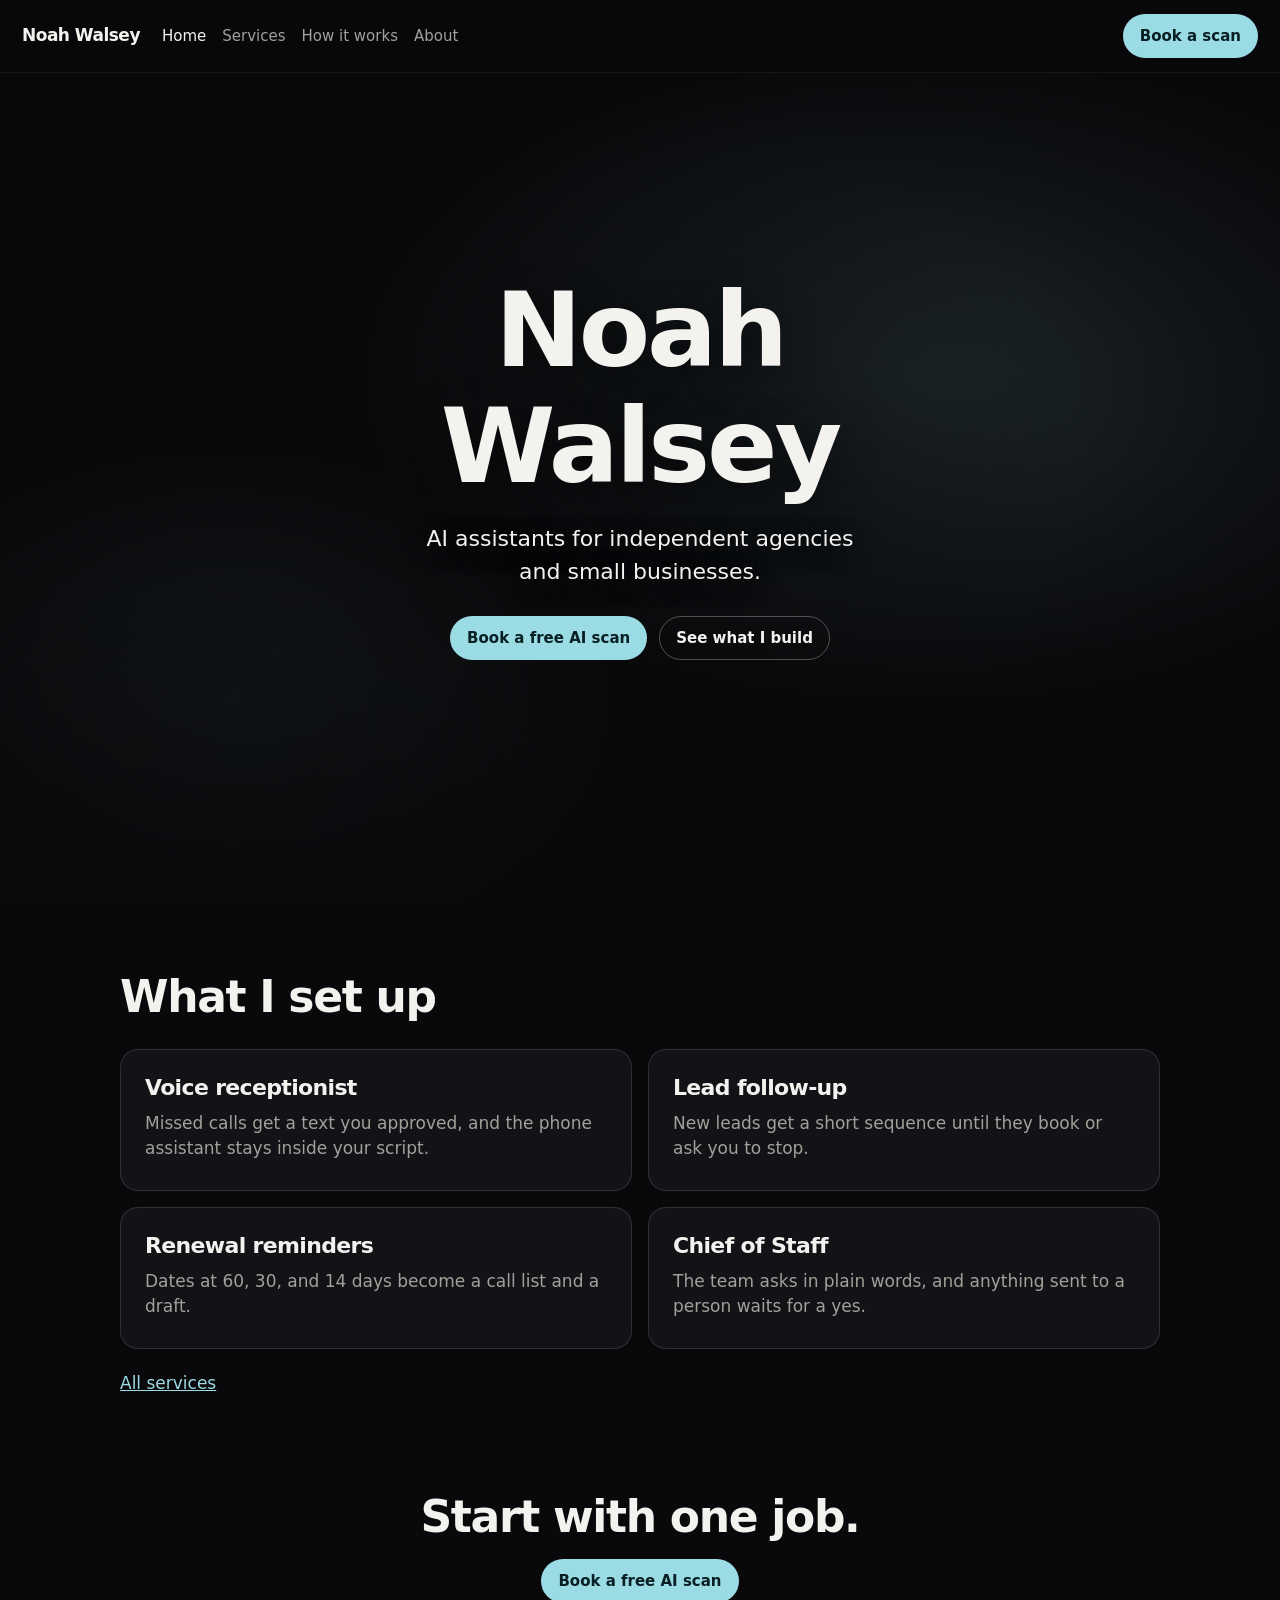
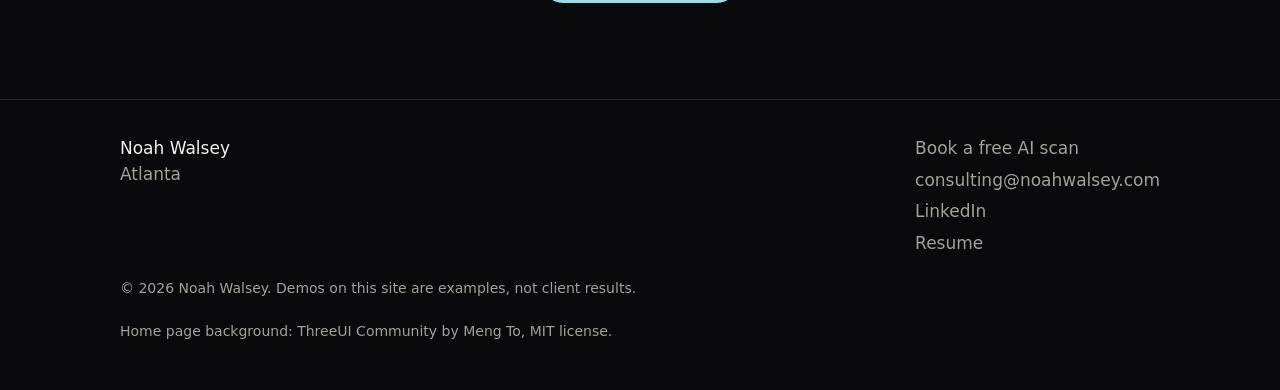
==== commit 577e4480: "Cut the site into short pages with pop-out cards Replace the long single page with a home hero, a se" ====
--- a/index.html
+++ b/index.html
@@ -2,708 +2,95 @@
 <html lang="en">
 <head>
 <meta charset="utf-8">
-<meta name="viewport" content="width=device-width,initial-scale=1">
-<title>Noah Walsey · AI assistants for independent agencies and small businesses</title>
-<meta name="description" content="I build AI assistants that take repetitive office work off small teams, and nothing leaves the building without your OK. Atlanta.">
-<meta property="og:type" content="website">
-<meta property="og:title" content="Noah Walsey · I build AI assistants that wait for your OK">
-<meta property="og:description" content="AI assistants, workflows and lead machines for independent insurance agencies and small businesses in Atlanta. You choose what waits for your OK.">
-<meta property="og:url" content="https://YOUR-SITE-URL/">
-<meta property="og:image" content="https://YOUR-SITE-URL/og-image.png">
-<meta property="og:image:alt" content="Noah Walsey: I build AI workflows that do the boring work, and wait for your OK.">
-<meta property="og:image:width" content="1200">
-<meta property="og:image:height" content="630">
-<meta name="twitter:card" content="summary_large_image">
-<meta name="twitter:title" content="Noah Walsey · I build AI assistants that wait for your OK">
-<meta name="twitter:description" content="AI assistants, workflows and lead machines for independent agencies and small businesses in Atlanta.">
-<meta name="twitter:image" content="https://YOUR-SITE-URL/og-image.png">
-<meta name="theme-color" content="#0b0b0d">
+<meta name="viewport" content="width=device-width, initial-scale=1">
+<title>Noah Walsey · AI assistants</title>
+<meta name="description" content="Noah Walsey builds AI assistants for independent insurance agencies and small businesses in Atlanta.">
+<meta property="og:title" content="Noah Walsey · AI assistants">
+<meta property="og:description" content="AI assistants for independent insurance agencies and small businesses in Atlanta.">
+<meta property="og:url" content="https://noahwalsey.com/">
+<meta property="og:image" content="https://noahwalsey.com/og-image.png">
+<meta name="theme-color" content="#09090b">
 <meta name="color-scheme" content="dark">
-<script>try{if(localStorage.getItem("motion")==="off")document.documentElement.classList.add("motion-off")}catch(e){}</script>
+<link rel="icon" href="assets/favicon.svg" type="image/svg+xml">
 <link rel="stylesheet" href="assets/style.css">
-<link rel="icon" href="assets/favicon.svg" type="image/svg+xml">
+<link rel="stylesheet" href="https://esm.sh/@designcodeio/threeui@1.2.0/style.css">
+<script>try{if(matchMedia("(prefers-reduced-motion: reduce)").matches)document.documentElement.classList.add("reduce")}catch(e){}</script>
 </head>
-<body>
+<body data-page="home">
 <a class="skip" href="#main">Skip to content</a>
-
-<header class="top">
-  <div class="wrap">
-    <a class="brand" href="#top">Noah Walsey · <b>Consulting</b></a>
-    <nav class="links">
-      <a href="#services">Services</a><a href="#work">Work</a><a href="#case">Case study</a><a href="#agencies">For agencies</a><a href="#about">About</a><a href="#faq">FAQ</a>
-    </nav>
-    <div class="btns">
-      <a class="btn" href="assets/Noah_Walsey_Resume.pdf" download>Resume</a>
-      <a class="btn gold" href="https://calendly.com/noahwalsey/free-20-minute-ai-scan" data-booking="https://calendly.com/noahwalsey/free-20-minute-ai-scan" target="_blank" rel="noopener">Book a scan<span class="sr-only"> (opens in a new tab)</span></a>
-    </div>
-  </div>
+<header class="nav">
+  <a class="brand" href="index.html">Noah Walsey</a>
+  <nav class="nav-links" aria-label="Pages">
+    <a href="index.html" aria-current="page">Home</a>
+    <a href="services.html">Services</a>
+    <a href="how-it-works.html">How it works</a>
+    <a href="about.html">About</a>
+  </nav>
+  <a class="btn accent" href="https://calendly.com/noahwalsey/free-20-minute-ai-scan" target="_blank" rel="noopener">Book a scan<span class="sr-only"> (opens in a new tab)</span></a>
 </header>
-
-<section class="hero" id="top">
-  <div class="hero-mesh" aria-hidden="true"><i></i><i></i><i></i></div>
-  <canvas class="hero-net" aria-hidden="true"></canvas>
-  <div class="hero-floor" aria-hidden="true"></div>
-  <div class="hero-grain" aria-hidden="true"></div>
-  <div class="hero-inner">
+<main id="main" class="home-main">
+  <section class="hero" aria-label="Introduction">
+    <div class="hero-fallback" aria-hidden="true"></div>
+    <div id="hero-shader" class="hero-shader" aria-hidden="true"></div>
+    <div class="hero-scrim" aria-hidden="true"></div>
     <div class="hero-copy">
-      <div class="hero-eyebrow"><span class="dot"></span>Noah Walsey · AI builder · Atlanta, GA</div>
-      <h1 class="hero-h1" aria-label="I build AI agents, workflows, websites and lead machines that do the boring work and wait for your OK.">
-        <span class="ln" aria-hidden="true"><span>I build AI</span></span>
-        <span class="ln" aria-hidden="true"><span><span class="cycle" data-words="agents|workflows|websites|lead machines">agents</span></span></span>
-        <span class="ln" aria-hidden="true"><span class="small">that do the boring work,<br><em>and wait for your OK.</em></span></span>
-      </h1>
-      <p class="hero-lede">I’m a Risk Management student at the University of Georgia (B.B.A., May 2027) working where insurance meets AI. I run my own team of AI assistants every day. Now I set the same thing up for small businesses.</p>
+      <h1>Noah Walsey</h1>
+      <p>AI assistants for independent agencies and small businesses.</p>
       <div class="hero-actions">
-        <a class="mag primary" href="https://calendly.com/noahwalsey/free-20-minute-ai-scan" data-booking="https://calendly.com/noahwalsey/free-20-minute-ai-scan" target="_blank" rel="noopener">Book a free 20-minute scan <span class="arr" aria-hidden="true">&rarr;</span><span class="sr-only"> (opens in a new tab)</span></a>
-        <a class="mag ghost" href="#services">See what I build</a>
-        <a class="hero-link" href="https://www.linkedin.com/in/noah-walsey-4870ba28a" target="_blank" rel="noopener">LinkedIn</a>
-      </div>
-    </div>
-    <aside class="console" aria-label="Sample of how my assistants report">
-      <span class="float-chip a"><span class="dot"></span>Front door open</span>
-      <span class="float-chip b"><span class="dot cy"></span>Nothing sends without a yes</span>
-      <div class="console-in">
-        <div class="c-top"><i></i><i></i><i></i><span class="t">Agent console</span><span class="tag">Sample feed</span></div>
-        <div class="c-agents">
-          <div class="c-agent" data-k="cos"><span class="ic">CS</span><span class="nm">Chief of Staff<small>Front door · routes every request</small></span><span class="st on">Running</span></div>
-          <div class="c-agent" data-k="smm"><span class="ic">SM</span><span class="nm">Social media manager<small>Write, build, post, verify</small></span><span class="st on">Running</span></div>
-          <div class="c-agent" data-k="lead"><span class="ic">LL</span><span class="nm">Lead lists<small>Public records, a “why now” per row</small></span><span class="st">Weekly</span></div>
-          <div class="c-agent" data-k="chk"><span class="ic">SC</span><span class="nm">Self-checks<small>Confirms each job actually ran</small></span><span class="st">Every 20 min</span></div>
-        </div>
-        <div class="c-log" aria-hidden="true"></div>
-        <div class="c-approve"><span class="tx"><small>Drafts</small>Reply drafted, waiting for your OK</span><span class="ap">Approve</span></div>
-        <div class="c-foot">Illustrative feed of real jobs · fleet audited Oct 20, 2026</div>
-      </div>
-    </aside>
-  </div>
-  <a class="scroll-cue" href="#work" aria-label="Scroll to the work">Scroll<span></span></a>
-</section>
-
-<main class="wrap" id="main" tabindex="-1">
-
-  <!-- DEMO -->
-  <section id="demo">
-    <div class="kicker mono">See it work · sample walkthrough</div>
-    <h2>A request becomes a draft, <em>then waits for you.</em></h2>
-    <p class="intro">This is how every job runs on my own setup, and how it would run for you. You choose which emails wait for your OK and which routine ones send on their own. The walkthrough below is a sample with placeholders, not a real client or message.</p>
-    <div class="demo" data-stage="4">
-      <ol class="demo-steps">
-        <li data-s="0"><b>Request comes in</b><span>You or your staff ask in plain words.</span></li>
-        <li data-s="1"><b>Assistant writes a draft</b><span>It pulls what it needs and writes the message.</span></li>
-        <li data-s="2"><b>Draft waits for your OK</b><span>Approval-first by default. Routine emails can skip this step if you choose.</span></li>
-        <li data-s="3"><b>You approve, it sends</b><span>One tap, or edit it first.</span></li>
-        <li data-s="4"><b>Logged and checked</b><span>It lands on the tracker and gets a follow-up check.</span></li>
-      </ol>
-      <div class="demo-win" aria-label="Sample approval flow">
-        <div class="c-top"><i></i><i></i><i></i><span class="t">Chief of Staff</span><span class="tag">Sample</span></div>
-        <div class="demo-body">
-          <div class="d-msg d-you s0"><small>You</small>Remind the client whose policy renews in 30 days, and offer to review their options.</div>
-          <div class="d-msg d-bot s1"><small>Assistant</small>Found it on the renewal list. Drafting the reminder now.</div>
-          <div class="d-draft s1">
-            <div class="d-head"><span>To: [Client name]</span><span class="d-pill"><span class="w">Waiting for your OK</span><span class="a">Approved</span></span></div>
-            <div class="d-subj">Your policy renews next month</div>
-            <p>Hi [first name], your policy renews on [renewal date]. Want me to pull together your options before then?</p>
-            <p>[Your name], [Your agency]</p>
-            <div class="d-actions"><span class="d-edit">Edit</span><span class="d-approve">Approve</span></div>
-          </div>
-          <div class="d-msg d-done s4"><small>Assistant</small>Sent. Logged on the tracker, and a follow-up check is set.</div>
-        </div>
+        <a class="btn accent" href="https://calendly.com/noahwalsey/free-20-minute-ai-scan" target="_blank" rel="noopener">Book a free AI scan<span class="sr-only"> (opens in a new tab)</span></a>
+        <a class="btn ghost" href="services.html">See what I build</a>
       </div>
     </div>
   </section>
-
-  <!-- OFFER -->
-  <section id="offer">
-    <div class="kicker mono">How we start</div>
-    <h2>Three steps, <em>no long contract.</em></h2>
-    <p class="intro">Start with a free scan. If an assistant can’t take the job, I’ll tell you so.</p>
-    <div class="grid3 offer">
-      <div class="card"><div class="num">01 · Free</div><h3>20-minute workflow scan</h3><p>We look at one job your team repeats every week, and I tell you honestly whether an assistant can take it. In person in metro Atlanta or online.</p><p class="isnt"><b>It is not</b> a sales deck.</p></div>
-      <div class="card"><div class="num">02 · 30 days</div><h3>Pilot on one workflow</h3><p>Built on your real examples. It runs read-only beside your team first, then goes live once the output is accurate for 2 weeks.</p><p class="isnt"><b>Fixed fee,</b> quoted after the scan.</p></div>
-      <div class="card"><div class="num">03 · After</div><h3>Hand-off or monthly care</h3><p>You own the setup and I train your team. Or I run, monitor and tune it month to month.</p><p class="isnt"><b>Stop any month</b> if it isn’t saving you time.</p></div>
+  <section class="band" aria-labelledby="work-title">
+    <h2 id="work-title">What I set up</h2>
+    <div class="cards">
+      <article class="card" id="voice">
+        <button type="button" class="card-hit" data-open="voice">
+          <h3>Voice receptionist</h3>
+          <p>Missed calls get a text you approved, and the phone assistant stays inside your script.</p>
+        </button>
+      </article>
+      <article class="card" id="follow-up">
+        <button type="button" class="card-hit" data-open="follow-up">
+          <h3>Lead follow-up</h3>
+          <p>New leads get a short sequence until they book or ask you to stop.</p>
+        </button>
+      </article>
+      <article class="card" id="renewals">
+        <button type="button" class="card-hit" data-open="renewals">
+          <h3>Renewal reminders</h3>
+          <p>Dates at 60, 30, and 14 days become a call list and a draft.</p>
+        </button>
+      </article>
+      <article class="card" id="chief">
+        <button type="button" class="card-hit" data-open="chief">
+          <h3>Chief of Staff</h3>
+          <p>The team asks in plain words, and anything sent to a person waits for a yes.</p>
+        </button>
+      </article>
     </div>
-    <div class="cta-row"><a class="btn gold" href="https://calendly.com/noahwalsey/free-20-minute-ai-scan" data-booking="https://calendly.com/noahwalsey/free-20-minute-ai-scan" target="_blank" rel="noopener">Book the free scan<span class="sr-only"> (opens in a new tab)</span></a><a class="btn" href="#services">Browse every service</a></div>
+    <p class="more"><a href="services.html">All services</a></p>
   </section>
-
-  <!-- SERVICES CATALOG -->
-  <section id="services">
-    <div class="kicker mono">Services · everything I can set up</div>
-    <h2>Pick the job. <em>I’ll build the assistant.</em></h2>
-    <p class="intro">Every card says what it is, what it replaces, what you get and where you approve. The tag is honest: <b>Running</b> means I run it on my own work today, <b>Demo built</b> means there’s a working demo you can see, and <b>Set up for you</b> means I build it for your business on request.</p>
-    <!-- CATALOG START (generated by build_catalog.py, do not edit by hand) -->
-    <div class="tabs" role="toolbar" aria-label="Filter services by category" aria-controls="catalog"><button type="button" class="tab on" data-f="all" aria-pressed="true" tabindex="0">All</button><button type="button" class="tab" data-f="leads" aria-pressed="false" tabindex="-1">Get leads</button><button type="button" class="tab" data-f="talk" aria-pressed="false" tabindex="-1">Talk to customers</button><button type="button" class="tab" data-f="marketing" aria-pressed="false" tabindex="-1">Marketing and content</button><button type="button" class="tab" data-f="office" aria-pressed="false" tabindex="-1">Back office</button><button type="button" class="tab" data-f="insurance" aria-pressed="false" tabindex="-1">Insurance-specific</button><button type="button" class="tab" data-f="visibility" aria-pressed="false" tabindex="-1">Owner visibility</button></div>
-    <p class="sr-only" id="svc-count" aria-live="polite"></p>
-    <div class="catalog" id="catalog">
-      <article class="svc" data-cat="leads"><div class="svc-top"><h3>Outreach bot</h3><span class="tagpill tg-demo">Demo built</span></div>
-        <dl><dt>What it is</dt><dd>Finds businesses in public records, writes a personal first email for each, and tracks replies and follow-ups.</dd><dt>Replaces</dt><dd>Copying names out of directories and writing cold emails one at a time.</dd><dt>You get</dt><dd>A ranked lead list, drafted first emails and a reply tracker.</dd><dt>Approval</dt><dd>First emails to new prospects are approval-first by default: you approve each one before it sends. Routine follow-ups can wait for you too, or send on their own. Your choice.</dd></dl><div class="svc-clip"><video class="demo-clip" muted loop playsinline preload="none" width="1280" height="800" poster="assets/clips/kit-outreach.jpg" aria-label="Silent screen recording of the Outreach bot demo running"><source src="assets/clips/kit-outreach.mp4" type="video/mp4"></video></div><a class="shot-link" href="assets/shots/kit-outreach.png" target="_blank" rel="noopener" aria-label="See the Outreach bot screenshot (opens in a new tab)">See the screenshot &rarr;</a></article>
-      <article class="svc" data-cat="leads"><div class="svc-top"><h3>Lead intake to CRM</h3><span class="tagpill tg-demo">Demo built</span></div>
-        <dl><dt>What it is</dt><dd>Takes every web form, call note and email lead and puts it in one clean list with the next step and an owner.</dd><dt>Replaces</dt><dd>Leads scattered across a form inbox, voicemail and a notebook.</dd><dt>You get</dt><dd>One lead list with next steps, plus a drafted first reply for each new lead.</dd><dt>Approval</dt><dd>You pick: approve each first reply, or let the routine “got it, we’ll be in touch” confirmation send on its own.</dd></dl><div class="svc-clip"><video class="demo-clip" muted loop playsinline preload="none" width="1280" height="800" poster="assets/clips/kit-intake.jpg" aria-label="Silent screen recording of the Lead intake to CRM demo running"><source src="assets/clips/kit-intake.mp4" type="video/mp4"></video></div><a class="shot-link" href="assets/shots/kit-intake.png" target="_blank" rel="noopener" aria-label="See the Lead intake to CRM screenshot (opens in a new tab)">See the screenshot &rarr;</a></article>
-      <article class="svc" data-cat="leads"><div class="svc-top"><h3>Lead follow-up to booking</h3><span class="tagpill tg-setup">Set up for you</span></div>
-        <dl><dt>What it is</dt><dd>Keeps new leads warm with timed texts and emails until they book a call.</dd><dt>Replaces</dt><dd>Leads that go cold because no one followed up.</dd><dt>You get</dt><dd>A follow-up sequence matched to your services and hours.</dd><dt>Approval</dt><dd>You approve the sequence once. Then you pick: approve each message, or let routine reminders send on their own.</dd></dl></article>
-      <article class="svc" data-cat="leads marketing"><div class="svc-top"><h3>SMS and email reactivation</h3><span class="tagpill tg-setup">Set up for you</span></div>
-        <dl><dt>What it is</dt><dd>Reaches out to old leads and past customers already sitting in your list.</dd><dt>Replaces</dt><dd>A customer list that never gets used.</dd><dt>You get</dt><dd>A drafted campaign for the people most likely to come back.</dd><dt>Approval</dt><dd>You approve the list and every message.</dd></dl></article>
-      <article class="svc" data-cat="talk"><div class="svc-top"><h3>Voice AI receptionist</h3><span class="tagpill tg-setup">Set up for you</span></div>
-        <dl><dt>What it is</dt><dd>Answers calls, takes the details and books the appointment, then texts you a summary.</dd><dt>Replaces</dt><dd>Missed calls and voicemail tag.</dd><dt>You get</dt><dd>A phone assistant that only says what you approved.</dd><dt>Approval</dt><dd>It works from your script, and anything unusual goes to you.</dd></dl></article>
-      <article class="svc" data-cat="talk leads"><div class="svc-top"><h3>Missed-call text back</h3><span class="tagpill tg-setup">Set up for you</span></div>
-        <dl><dt>What it is</dt><dd>Texts back anyone whose call you missed, so the conversation keeps going.</dd><dt>Replaces</dt><dd>Callers who hang up and call someone else.</dd><dt>You get</dt><dd>A short, friendly text that goes out from your number.</dd><dt>Approval</dt><dd>You write and approve the text once, up front.</dd></dl></article>
-      <article class="svc" data-cat="talk"><div class="svc-top"><h3>FAQ and website chat</h3><span class="tagpill tg-demo">Demo built</span></div>
-        <dl><dt>What it is</dt><dd>Answers common questions on your site from your own FAQ, hours and service list, and hands anything else to you.</dd><dt>Replaces</dt><dd>The same ten questions by phone and email every week.</dd><dt>You get</dt><dd>A chat box that only answers from what you wrote.</dd><dt>Approval</dt><dd>It never quotes prices or coverage, and anything unsure becomes a message for you.</dd></dl><div class="svc-clip"><video class="demo-clip" muted loop playsinline preload="none" width="1280" height="800" poster="assets/clips/kit-chat.jpg" aria-label="Silent screen recording of the FAQ and website chat demo running"><source src="assets/clips/kit-chat.mp4" type="video/mp4"></video></div><a class="shot-link" href="assets/shots/kit-chat.png" target="_blank" rel="noopener" aria-label="See the FAQ and website chat screenshot (opens in a new tab)">See the screenshot &rarr;</a></article>
-      <article class="svc" data-cat="talk office"><div class="svc-top"><h3>Inbox triage and front desk</h3><span class="tagpill tg-demo">Demo built</span></div>
-        <dl><dt>What it is</dt><dd>Sorts incoming email into quote requests, claims, service and junk, and drafts replies for the ones that need one.</dd><dt>Replaces</dt><dd>Reading every email to find the three that matter today.</dd><dt>You get</dt><dd>Labeled email and ready drafts.</dd><dt>Approval</dt><dd>You pick: approve each reply, or let routine confirmations send on their own. Claims, money and coverage replies stay approval-first.</dd></dl><div class="svc-clip"><video class="demo-clip" muted loop playsinline preload="none" width="1280" height="800" poster="assets/clips/kit-inbox.jpg" aria-label="Silent screen recording of the Inbox triage and front desk demo running"><source src="assets/clips/kit-inbox.mp4" type="video/mp4"></video></div><a class="shot-link" href="assets/shots/kit-inbox.png" target="_blank" rel="noopener" aria-label="See the Inbox triage and front desk screenshot (opens in a new tab)">See the screenshot &rarr;</a></article>
-      <article class="svc" data-cat="talk"><div class="svc-top"><h3>Scheduling assistant</h3><span class="tagpill tg-demo">Demo built</span></div>
-        <dl><dt>What it is</dt><dd>Offers open times, books meetings on your calendar and drafts reminders before them.</dd><dt>Replaces</dt><dd>Five emails back and forth to find a time.</dd><dt>You get</dt><dd>A booking flow tied to your calendar, plus reminder drafts.</dd><dt>Approval</dt><dd>You set the hours it can book. Reminders wait for your OK.</dd></dl><div class="svc-clip"><video class="demo-clip" muted loop playsinline preload="none" width="1280" height="800" poster="assets/clips/kit-schedule.jpg" aria-label="Silent screen recording of the Scheduling assistant demo running"><source src="assets/clips/kit-schedule.mp4" type="video/mp4"></video></div><a class="shot-link" href="assets/shots/kit-schedule.png" target="_blank" rel="noopener" aria-label="See the Scheduling assistant screenshot (opens in a new tab)">See the screenshot &rarr;</a></article>
-      <article class="svc" data-cat="talk marketing"><div class="svc-top"><h3>Review reply drafter</h3><span class="tagpill tg-demo">Demo built</span></div>
-        <dl><dt>What it is</dt><dd>Watches your Google reviews and drafts a thoughtful reply to each one, good or bad.</dd><dt>Replaces</dt><dd>Reviews that sit unanswered for weeks.</dd><dt>You get</dt><dd>A queue of reply drafts in your voice.</dd><dt>Approval</dt><dd>Replies wait for your OK by default. You can let routine thank-yous to good reviews post on their own. Low ratings always wait for you.</dd></dl><div class="svc-clip"><video class="demo-clip" muted loop playsinline preload="none" width="1280" height="800" poster="assets/clips/kit-reviews.jpg" aria-label="Silent screen recording of the Review reply drafter demo running"><source src="assets/clips/kit-reviews.mp4" type="video/mp4"></video></div><a class="shot-link" href="assets/shots/kit-reviews.png" target="_blank" rel="noopener" aria-label="See the Review reply drafter screenshot (opens in a new tab)">See the screenshot &rarr;</a></article>
-      <article class="svc" data-cat="marketing"><div class="svc-top"><h3>AI social media manager</h3><span class="tagpill tg-run">Running</span></div>
-        <dl><dt>What it is</dt><dd>Turns one idea into short videos for TikTok, YouTube Shorts and Instagram Reels, checks every frame, posts on schedule and confirms each post went live.</dd><dt>Replaces</dt><dd>Filming, editing and posting the same clip three times by hand.</dd><dt>You get</dt><dd>Videos and captions in your brand, posted on schedule, with a weekly report.</dd><dt>Approval</dt><dd>Nothing posts until you OK the clip and caption.</dd></dl></article>
-      <article class="svc" data-cat="marketing"><div class="svc-top"><h3>Newsletter manager</h3><span class="tagpill tg-demo">Demo built</span></div>
-        <dl><dt>What it is</dt><dd>Collects the week’s news and your updates, drafts a weekly issue in your voice and keeps the subscriber list.</dd><dt>Replaces</dt><dd>The newsletter you keep meaning to send.</dd><dt>You get</dt><dd>A drafted issue each week and an opens report.</dd><dt>Approval</dt><dd>You pick: approve each issue, or let it send on its own on schedule.</dd></dl><div class="svc-clip"><video class="demo-clip" muted loop playsinline preload="none" width="1280" height="800" poster="assets/clips/kit-newsletter.jpg" aria-label="Silent screen recording of the Newsletter manager demo running"><source src="assets/clips/kit-newsletter.mp4" type="video/mp4"></video></div><a class="shot-link" href="assets/shots/kit-newsletter.png" target="_blank" rel="noopener" aria-label="See the Newsletter manager screenshot (opens in a new tab)">See the screenshot &rarr;</a></article>
-      <article class="svc" data-cat="marketing leads"><div class="svc-top"><h3>Facebook ads with split tests</h3><span class="tagpill tg-setup">Set up for you</span></div>
-        <dl><dt>What it is</dt><dd>Runs several ad versions side by side, keeps the winners and cuts the losers.</dd><dt>Replaces</dt><dd>Guessing which ad works.</dd><dt>You get</dt><dd>Ad versions, a test plan and a plain weekly readout.</dd><dt>Approval</dt><dd>You approve every ad and the budget before anything runs.</dd></dl></article>
-      <article class="svc" data-cat="marketing"><div class="svc-top"><h3>AI video ads</h3><span class="tagpill tg-setup">Set up for you</span></div>
-        <dl><dt>What it is</dt><dd>Short ad videos made with AI for your offer and your area.</dd><dt>Replaces</dt><dd>Paying a studio for every new ad.</dd><dt>You get</dt><dd>A batch of ad cuts to test.</dd><dt>Approval</dt><dd>You approve each cut. AI content is disclosed where the platform requires it.</dd></dl></article>
-      <article class="svc" data-cat="marketing"><div class="svc-top"><h3>Websites and landing pages</h3><span class="tagpill tg-demo">Demo built</span></div>
-        <dl><dt>What it is</dt><dd>Fast, clean pages that explain what you do and capture the lead.</dd><dt>Replaces</dt><dd>An outdated site that doesn’t bring in calls.</dd><dt>You get</dt><dd>A page you own, with a form that reaches you.</dd><dt>Approval</dt><dd>You approve the copy and design before it goes live.</dd></dl><a class="shot-link" href="assets/shots/site-hero.png" target="_blank" rel="noopener" aria-label="See the Websites and landing pages screenshot (opens in a new tab)">See the screenshot &rarr;</a></article>
-      <article class="svc" data-cat="marketing"><div class="svc-top"><h3>AI search visibility check</h3><span class="tagpill tg-setup">Set up for you</span></div>
-        <dl><dt>What it is</dt><dd>Checks whether AI assistants and search recommend your business, and who they name instead.</dd><dt>Replaces</dt><dd>Not knowing why the phone is quiet.</dd><dt>You get</dt><dd>A one-page snapshot and three fixes to try.</dd><dt>Approval</dt><dd>A report for you only.</dd></dl></article>
-      <article class="svc" data-cat="marketing visibility"><div class="svc-top"><h3>Tracking and attribution</h3><span class="tagpill tg-setup">Set up for you</span></div>
-        <dl><dt>What it is</dt><dd>Shows which ad, post or call actually brought in each customer.</dd><dt>Replaces</dt><dd>Spending without knowing what works.</dd><dt>You get</dt><dd>Tagged links, call sources and one simple view.</dd><dt>Approval</dt><dd>Read-only. It changes nothing on its own.</dd></dl></article>
-      <article class="svc" data-cat="office"><div class="svc-top"><h3>Document intake</h3><span class="tagpill tg-demo">Demo built</span></div>
-        <dl><dt>What it is</dt><dd>Reads the forms and PDFs people send you and pulls the fields into a spreadsheet row.</dd><dt>Replaces</dt><dd>Retyping applications and forms by hand.</dd><dt>You get</dt><dd>Clean rows in a sheet, ready to use.</dd><dt>Approval</dt><dd>Each row is flagged until someone checks it against the original.</dd></dl><div class="svc-clip"><video class="demo-clip" muted loop playsinline preload="none" width="1280" height="800" poster="assets/clips/kit-docs.jpg" aria-label="Silent screen recording of the Document intake demo running"><source src="assets/clips/kit-docs.mp4" type="video/mp4"></video></div><a class="shot-link" href="assets/shots/kit-docs.png" target="_blank" rel="noopener" aria-label="See the Document intake screenshot (opens in a new tab)">See the screenshot &rarr;</a></article>
-      <article class="svc" data-cat="office"><div class="svc-top"><h3>Inbox to tracker</h3><span class="tagpill tg-run">Running</span></div>
-        <dl><dt>What it is</dt><dd>Turns deal and lead emails into tracker updates on a schedule.</dd><dt>Replaces</dt><dd>Copying details from email into a spreadsheet.</dd><dt>You get</dt><dd>A tracker that stays current, twice a weekday.</dd><dt>Approval</dt><dd>It updates your tracker only. Nothing is sent.</dd></dl></article>
-      <article class="svc" data-cat="office"><div class="svc-top"><h3>Timecard to invoice</h3><span class="tagpill tg-setup">Set up for you</span></div>
-        <dl><dt>What it is</dt><dd>Turns timecards into invoices and routes a weekly report.</dd><dt>Replaces</dt><dd>Hours of billing prep every week.</dd><dt>You get</dt><dd>Invoices ready to review and a report for the owner.</dd><dt>Approval</dt><dd>Every invoice waits for review before it goes out.</dd></dl></article>
-      <article class="svc" data-cat="office leads"><div class="svc-top"><h3>AI CRM</h3><span class="tagpill tg-setup">Set up for you</span></div>
-        <dl><dt>What it is</dt><dd>Every lead, call and follow-up in one place, kept up to date by AI.</dd><dt>Replaces</dt><dd>A CRM nobody updates.</dd><dt>You get</dt><dd>One clean pipeline with next steps.</dd><dt>Approval</dt><dd>Outgoing messages wait for your OK.</dd></dl></article>
-      <article class="svc" data-cat="office visibility"><div class="svc-top"><h3>Chief of Staff and custom agents</h3><span class="tagpill tg-run">Running</span></div>
-        <dl><dt>What it is</dt><dd>One front door your team talks to, with small assistants behind it that each own one job.</dd><dt>Replaces</dt><dd>Tasks that slip because no one owns them.</dd><dt>You get</dt><dd>A board, an approvals list and assistants sized to your team.</dd><dt>Approval</dt><dd>Anything that touches another person waits for a yes.</dd></dl></article>
-      <article class="svc" data-cat="office marketing talk"><div class="svc-top"><h3>Complete AI overhaul</h3><span class="tagpill tg-setup">Set up for you</span></div>
-        <dl><dt>What it is</dt><dd>Website, intake, CRM, follow-up and back office rebuilt around AI, one piece at a time.</dd><dt>Replaces</dt><dd>A patchwork of tools that don’t talk to each other.</dd><dt>You get</dt><dd>A step-by-step plan, then each piece built and handed off.</dd><dt>Approval</dt><dd>You approve each step before the next one starts.</dd></dl></article>
-      <article class="svc" data-cat="insurance"><div class="svc-top"><h3>Renewal and quote reminders</h3><span class="tagpill tg-demo">Demo built</span></div>
-        <dl><dt>What it is</dt><dd>Reads your policy list, catches renewals at 60, 30 and 14 days plus anything lapsed, drafts the reminder and builds a call list.</dd><dt>Replaces</dt><dd>Renewal spreadsheets and sticky notes.</dd><dt>You get</dt><dd>A most-urgent-first queue of reminders and a call list.</dd><dt>Approval</dt><dd>You pick: approve each reminder, or let routine renewal reminders send on their own. Anything about coverage or money stays approval-first.</dd></dl><div class="svc-clip"><video class="demo-clip" muted loop playsinline preload="none" width="1280" height="800" poster="assets/clips/kit-renewals.jpg" aria-label="Silent screen recording of the Renewal and quote reminders demo running"><source src="assets/clips/kit-renewals.mp4" type="video/mp4"></video></div><a class="shot-link" href="assets/shots/kit-renewals.png" target="_blank" rel="noopener" aria-label="See the Renewal and quote reminders screenshot (opens in a new tab)">See the screenshot &rarr;</a></article>
-      <article class="svc" data-cat="insurance office"><div class="svc-top"><h3>Certificate request helper</h3><span class="tagpill tg-setup">Set up for you</span></div>
-        <dl><dt>What it is</dt><dd>Spots certificate requests in the inbox, pulls the details and drafts the request and reply.</dd><dt>Replaces</dt><dd>COI requests buried between calls.</dd><dt>You get</dt><dd>Drafts ready for staff, logged on a tracker.</dd><dt>Approval</dt><dd>Staff reviews and approves every certificate and reply.</dd></dl></article>
-      <article class="svc" data-cat="insurance office"><div class="svc-top"><h3>Loss run tracker</h3><span class="tagpill tg-setup">Set up for you</span></div>
-        <dl><dt>What it is</dt><dd>Drafts loss run requests to carriers and tracks each one until it comes back.</dd><dt>Replaces</dt><dd>Chasing carriers from memory.</dd><dt>You get</dt><dd>A list of open requests and drafted nudges.</dd><dt>Approval</dt><dd>You approve every request before it goes out.</dd></dl></article>
-      <article class="svc" data-cat="visibility"><div class="svc-top"><h3>Weekly owner report</h3><span class="tagpill tg-demo">Demo built</span></div>
-        <dl><dt>What it is</dt><dd>Every Monday, one short email with what came in, what is waiting on you and what renews this week.</dd><dt>Replaces</dt><dd>Digging through five tools to know where things stand.</dd><dt>You get</dt><dd>One Monday email to you only.</dd><dt>Approval</dt><dd>It drafts the report to you. Nothing goes to anyone else.</dd></dl><div class="svc-clip"><video class="demo-clip" muted loop playsinline preload="none" width="1280" height="800" poster="assets/clips/kit-ownerreport.jpg" aria-label="Silent screen recording of the Weekly owner report demo running"><source src="assets/clips/kit-ownerreport.mp4" type="video/mp4"></video></div><a class="shot-link" href="assets/shots/kit-ownerreport.png" target="_blank" rel="noopener" aria-label="See the Weekly owner report screenshot (opens in a new tab)">See the screenshot &rarr;</a></article>
-      <article class="svc" data-cat="visibility"><div class="svc-top"><h3>Live dashboards and daily audit</h3><span class="tagpill tg-run">Running</span></div>
-        <dl><dt>What it is</dt><dd>A daily operations dashboard and pipeline board, rebuilt from the source data, with an audit of every assistant.</dd><dt>Replaces</dt><dd>Not knowing what ran and what broke.</dd><dt>You get</dt><dd>One screen per job, last-updated time and “unknown” instead of guesses.</dd><dt>Approval</dt><dd>Read-only.</dd></dl></article>
-      <article class="svc" data-cat="insurance leads"><div class="svc-top"><h3>Signal Desk: Comp Clock</h3><span class="tagpill tg-run">Running</span></div><div class="svc-stat"><b>1,143</b> Georgia employers renewing in 90 days<small>pulled Oct 20, 2026, 1:46 PM ET</small></div>
-        <dl><dt>What it is</dt><dd>Georgia companies whose Texas comp policy renews in the next 90 days.</dd><dt>Replaces</dt><dd>Stale bought lists and guessing who to call.</dd><dt>You get</dt><dd>A workers’ comp lead list, re-pulled from the public source, with a “why now” on every row.</dd><dt>Approval</dt><dd>You choose who to contact. Phone numbers and emails are never shown, and people appear as initials.</dd></dl><a class="shot-link" href="assets/shots/machine-comp-clock.png" target="_blank" rel="noopener" aria-label="See the Signal Desk: Comp Clock screenshot (opens in a new tab)">See the screenshot &rarr;</a></article>
-      <article class="svc" data-cat="insurance leads"><div class="svc-top"><h3>Signal Desk: Fresh Raise</h3><span class="tagpill tg-run">Running</span></div><div class="svc-stat"><b>81</b> Georgia operating companies on my list<small>pulled Oct 20, 2026, 1:45 PM ET</small></div>
-        <dl><dt>What it is</dt><dd>Georgia companies that just told the SEC they raised money.</dd><dt>Replaces</dt><dd>Stale bought lists and guessing who to call.</dd><dt>You get</dt><dd>A benefits and d&amp;o lead list, re-pulled from the public source, with a “why now” on every row.</dd><dt>Approval</dt><dd>You choose who to contact. Phone numbers and emails are never shown, and people appear as initials.</dd></dl><a class="shot-link" href="assets/shots/machine-fresh-raise.png" target="_blank" rel="noopener" aria-label="See the Signal Desk: Fresh Raise screenshot (opens in a new tab)">See the screenshot &rarr;</a></article>
-      <article class="svc" data-cat="insurance leads"><div class="svc-top"><h3>Signal Desk: New Haulers</h3><span class="tagpill tg-run">Running</span></div><div class="svc-stat"><b>372</b> new for-hire carriers in Georgia<small>pulled Oct 20, 2026, 1:46 PM ET</small></div>
-        <dl><dt>What it is</dt><dd>New for-hire trucking companies registered in Georgia this month.</dd><dt>Replaces</dt><dd>Stale bought lists and guessing who to call.</dd><dt>You get</dt><dd>A commercial auto lead list, re-pulled from the public source, with a “why now” on every row.</dd><dt>Approval</dt><dd>You choose who to contact. Phone numbers and emails are never shown, and people appear as initials.</dd></dl><a class="shot-link" href="assets/shots/machine-new-haulers.png" target="_blank" rel="noopener" aria-label="See the Signal Desk: New Haulers screenshot (opens in a new tab)">See the screenshot &rarr;</a></article>
-      <article class="svc" data-cat="insurance leads"><div class="svc-top"><h3>Signal Desk: Storm Desk</h3><span class="tagpill tg-run">Running</span></div><div class="svc-stat"><b>25</b> reports in Georgia<small>pulled Oct 20, 2026, 1:47 PM ET</small></div>
-        <dl><dt>What it is</dt><dd>Every hail, wind and tornado report across Georgia and the Southeast, last 30 days.</dd><dt>Replaces</dt><dd>Stale bought lists and guessing who to call.</dd><dt>You get</dt><dd>A property claims lead list, re-pulled from the public source, with a “why now” on every row.</dd><dt>Approval</dt><dd>You choose who to contact. Phone numbers and emails are never shown, and people appear as initials.</dd></dl><a class="shot-link" href="assets/shots/machine-storm-desk.png" target="_blank" rel="noopener" aria-label="See the Signal Desk: Storm Desk screenshot (opens in a new tab)">See the screenshot &rarr;</a></article>
-      <article class="svc" data-cat="insurance leads"><div class="svc-top"><h3>Signal Desk: New Agencies</h3><span class="tagpill tg-run">Running</span></div><div class="svc-stat"><b>1,673</b> agencies newly licensed in 90 days<small>pulled Oct 20, 2026, 1:49 PM ET</small></div>
-        <dl><dt>What it is</dt><dd>Insurance agencies that just got licensed in Texas, Georgia-based ones first.</dd><dt>Replaces</dt><dd>Stale bought lists and guessing who to call.</dd><dt>You get</dt><dd>A agency vendors lead list, re-pulled from the public source, with a “why now” on every row.</dd><dt>Approval</dt><dd>You choose who to contact. Phone numbers and emails are never shown, and people appear as initials.</dd></dl><a class="shot-link" href="assets/shots/machine-new-agencies.png" target="_blank" rel="noopener" aria-label="See the Signal Desk: New Agencies screenshot (opens in a new tab)">See the screenshot &rarr;</a></article>
-      <article class="svc" data-cat="insurance leads"><div class="svc-top"><h3>Signal Desk: Nonprofit Ledger</h3><span class="tagpill tg-run">Running</span></div><div class="svc-stat"><b>1,231</b> metro Atlanta charities on my list<small>pulled Oct 20, 2026, 1:50 PM ET</small></div>
-        <dl><dt>What it is</dt><dd>Every mid-size metro Atlanta charity, with its own 990 numbers.</dd><dt>Replaces</dt><dd>Stale bought lists and guessing who to call.</dd><dt>You get</dt><dd>A nonprofit d&amp;o lead list, re-pulled from the public source, with a “why now” on every row.</dd><dt>Approval</dt><dd>You choose who to contact. Phone numbers and emails are never shown, and people appear as initials.</dd></dl><a class="shot-link" href="assets/shots/machine-nonprofit-ledger.png" target="_blank" rel="noopener" aria-label="See the Signal Desk: Nonprofit Ledger screenshot (opens in a new tab)">See the screenshot &rarr;</a></article>
-      <article class="svc" data-cat="insurance leads"><div class="svc-top"><h3>Signal Desk: Device Clears</h3><span class="tagpill tg-run">Running</span></div><div class="svc-stat"><b>27</b> Georgia clearances in 2026<small>pulled Oct 20, 2026, 1:51 PM ET</small></div>
-        <dl><dt>What it is</dt><dd>Georgia companies the FDA cleared to sell a new medical device this year.</dd><dt>Replaces</dt><dd>Stale bought lists and guessing who to call.</dd><dt>You get</dt><dd>A product liability lead list, re-pulled from the public source, with a “why now” on every row.</dd><dt>Approval</dt><dd>You choose who to contact. Phone numbers and emails are never shown, and people appear as initials.</dd></dl><a class="shot-link" href="assets/shots/machine-device-clears.png" target="_blank" rel="noopener" aria-label="See the Signal Desk: Device Clears screenshot (opens in a new tab)">See the screenshot &rarr;</a></article>
-    </div>
-    <button type="button" class="btn show-all" id="show-all" aria-controls="catalog" aria-expanded="false" hidden>Show all</button>
-    <!-- CATALOG END -->
-    <div class="cta-row"><a class="btn gold" href="https://calendly.com/noahwalsey/free-20-minute-ai-scan" data-booking="https://calendly.com/noahwalsey/free-20-minute-ai-scan" target="_blank" rel="noopener">Not sure which one? Book the free scan<span class="sr-only"> (opens in a new tab)</span></a></div>
-  </section>
-
-  <!-- WORK -->
-  <section id="work">
-    <div class="kicker mono">Showcase · work I’ve built</div>
-    <h2>Things I’ve already built, <em>running on my own work.</em></h2>
-    <p class="intro">Every project here is something I run for myself today. Tap a row to see what it does and what it would look like for your business.</p>
-    <div class="receipts">
-      <div><b>40</b><span>assistants on my fleet audit</span><small>Oct 20, 2026</small></div>
-      <div><b>7</b><span>lead machines on live public data</span><small>pulled Oct 20, 2026</small></div>
-      <div><b>20 min</b><span>between self-checks on posting jobs</span><small>my own schedule</small></div>
-      <div><b>1</b><span>approvals list, nothing sends without a yes</span><small>house rule</small></div>
-    </div>
-    <div class="floor">
-      <details open>
-        <summary><span class="dot"></span><span class="name">AI social media manager</span><span class="tag">Write, build, post, verify</span><span class="state">Running</span><span class="chev">&rsaquo;</span></summary>
-        <div class="body">
-          <div>
-            <h3>What it does</h3>
-            <ul>
-              <li>A team of assistants that writes, builds and posts short-form videos on a schedule to TikTok, YouTube Shorts and Instagram Reels.</li>
-              <li>Checks every frame for legibility and safe zones before anything posts.</li>
-              <li>Confirms each post actually went live, checking every 20 minutes, and makes up any missed slot.</li>
-              <li>Cross-posts a fresh version of each video to YouTube Shorts and Instagram Reels with a new hook, a new title and licensed royalty-free music.</li>
-              <li>Reports on a dashboard with one row per account, a last-updated time, and “unknown” instead of guesses.</li>
-            </ul>
-            <span class="chip">TikTok</span> <span class="chip">YouTube Shorts</span> <span class="chip">Instagram Reels</span> <span class="chip">Frame checks</span> <span class="chip">Live verification</span>
-          </div>
-          <div>
-            <h3>For a client</h3>
-            <p>Your brand’s short videos made and posted on schedule to TikTok, YouTube Shorts and Instagram Reels, every post checked before and after it goes out, and one weekly report. You approve every post.</p>
-          </div>
-        </div>
-      </details>
-
-      <details>
-        <summary><span class="dot"></span><span class="name">Signal Desk: insurance lead machines</span><span class="tag">Public records to leads</span><span class="state">Running</span><span class="chev">&rsaquo;</span></summary>
-        <div class="body">
-          <div>
-            <h3>What it does</h3>
-            <ul>
-              <li>7 machines, each reading one free government file or API and filtering it down to businesses that likely need coverage now.</li>
-              <li>Each row carries its “why now” reason, like a new trucking authority, a comp renewal inside 90 days or a first device clearance.</li>
-              <li>Every number comes from the source, missing data says “unknown,” and people show as initials. No phone numbers or emails.</li>
-            </ul>
-            <span class="chip">Commercial auto</span> <span class="chip">Workers’ comp</span> <span class="chip">Property claims</span> <span class="chip">D&amp;O</span>
-          </div>
-          <div>
-            <h3>For a client</h3>
-            <p>A weekly list for your lines and your territory, re-pulled from the source, with the reason to call on every row. See the case study below.</p>
-          </div>
-        </div>
-      </details>
-      <details>
-        <summary><span class="dot"></span><span class="name">AI Chief of Staff + assistant fleet</span><span class="tag">The front door</span><span class="state">Running</span><span class="chev">›</span></summary>
-        <div class="body">
-          <div>
-            <h3>What it does</h3>
-            <ul>
-              <li>One Chief of Staff assistant takes every request and routes it to a desk assistant with one job.</li>
-              <li>Keeps a single board and one approvals list, so nothing gets re-asked or lost.</li>
-              <li>Drafts emails and messages as cards. I tap approve before anything goes out.</li>
-              <li>A daily audit checks every assistant’s schedule and flags waste and problems on a dashboard.</li>
-            </ul>
-          </div>
-          <div>
-            <h3>For a client</h3>
-            <p>Same shape, sized to your team: one front door your staff can talk to, with a few assistants behind it that each own one boring job.</p>
-          </div>
-        </div>
-      </details>
-
-      <details>
-        <summary><span class="dot"></span><span class="name">Live dashboards</span><span class="tag">One screen per job</span><span class="state">Running</span><span class="chev">›</span></summary>
-        <div class="body">
-          <div>
-            <h3>What it does</h3>
-            <ul>
-              <li>A daily operations dashboard and a pipeline board, each rebuilt from the source data.</li>
-              <li>Unknown numbers show as “unknown” instead of guesses. Times are shown in Eastern.</li>
-            </ul>
-          </div>
-          <div>
-            <h3>For a client</h3>
-            <p>A Monday one-pager: what ran, what it found, and what is waiting on you.</p>
-          </div>
-        </div>
-      </details>
-
-      <details>
-        <summary><span class="dot amber"></span><span class="name">Back-office prototype for a small Atlanta firm</span><span class="tag">Timecard to invoice</span><span class="state">In build</span><span class="chev">›</span></summary>
-        <div class="body">
-          <div>
-            <h3>What it does</h3>
-            <ul>
-              <li>A working demo that turns timecards into invoices and routes a distribution report.</li>
-              <li>Built as a first client pilot. Details stay private until the client says otherwise.</li>
-            </ul>
-          </div>
-          <div>
-            <h3>Status</h3>
-            <p>Prototype built. Pilot not started yet.</p>
-          </div>
-        </div>
-      </details>
-    </div>
-
-    <div style="height:36px"></div>
-    <div class="kicker mono">The workflow · AI social media manager</div>
-    <div class="steps flow">
-      <div class="step"><div class="mono">Step 1</div><h3>Idea</h3><p>Topics picked and checked against what has already run.</p></div>
-      <div class="step"><div class="mono">Step 2</div><h3>Script</h3><p>A short script with a strong opening line.</p></div>
-      <div class="step"><div class="mono">Step 3</div><h3>Build video</h3><p>Voice, visuals and captions assembled into a vertical video.</p></div>
-      <div class="step"><div class="mono">Step 4</div><h3>Frame check</h3><p>Every frame checked for legibility and safe zones.</p></div>
-      <div class="step"><div class="mono">Step 5</div><h3>Post</h3><p>Published on schedule to TikTok.</p></div>
-      <div class="step"><div class="mono">Step 6</div><h3>Verify live</h3><p>Checked every 20 minutes. A missed slot gets a make-up post.</p></div>
-      <div class="step"><div class="mono">Step 7</div><h3>Cross-post</h3><p>A fresh version goes to YouTube Shorts and Instagram Reels with a new hook, title and licensed music.</p></div>
-      <div class="step"><div class="mono">Step 8</div><h3>Weekly report</h3><p>One row per account, last-updated time, “unknown” instead of guesses.</p></div>
-    </div>
-  </section>
-
-  <!-- CASE STUDY -->
-  <section id="case">
-    <div class="kicker mono">Case study · my own build</div>
-    <h2>One public file, <em>one clean call list.</em></h2>
-    <p class="intro">New Haulers is one of my seven Signal Desk machines, all listed in the services catalog. It reads the federal trucking census and keeps only brand-new Georgia carriers that haul for hire. These counts are copied from its saved run.</p>
-    <div class="case">
-      <div class="funnel">
-        <div class="fstep all"><div class="fbar" style="width:100%"></div><div class="flab"><b>510</b> Georgia USDOT records added in 30 days</div></div>
-        <div class="fstep cut"><div class="fbar" style="width:26%"></div><div class="flab"><b>minus 135</b> set aside: private fleets, not for hire</div></div>
-        <div class="fstep cut"><div class="fbar" style="width:4%"></div><div class="flab"><b>minus 3</b> set aside: government</div></div>
-        <div class="fstep keep"><div class="fbar" style="width:73%"></div><div class="flab"><b>372</b> for-hire carriers on my list</div></div>
-        <div class="fnote"><b>228</b> of them based in metro Atlanta.</div>
-        <div class="src mono">Source: FMCSA Motor Carrier Census · window Sep 20, 2026 to Oct 20, 2026 · pulled Oct 20, 2026, 1:46 PM ET</div>
-      </div>
-      <div class="case-side">
-        <h3>Why now</h3>
-        <p>A new for-hire carrier has to file proof of auto liability before its authority goes active. That makes this the cleanest new-business commercial auto list in the state.</p>
-        <span class="samplebadge">SAMPLE ROWS · NOT REAL LEADS</span>
-        <table class="sample">
-          <tr><th>Trigger</th><th>Who</th><th>Why now</th></tr>
-          <tr><td><span class="trig t-gold">NEW</span></td><td>New carrier, 3 trucks</td><td>For hire, liability filing needed before authority goes active</td></tr>
-          <tr><td><span class="trig t-green">NEW</span></td><td>Owner-operator, 1 truck</td><td>Added this month, metro Atlanta</td></tr>
-        </table>
-        <p class="fine">Truck counts are what each carrier declared, not an audit. Addresses, phone numbers and emails are on the federal record, but I never show them.</p>
-      </div>
-    </div>
-  </section>
-
-  <!-- AGENCIES -->
-  <section id="agencies">
-    <div class="kicker mono">For independent agencies</div>
-    <h2>Built for how agencies <em>actually work.</em></h2>
-    <p class="intro">I study insurance and risk and work part-time in insurance operations, so I start with the jobs that fill an agency’s inbox. I work around the agency management system you already use and confirm what access it allows before I build anything.</p>
-    <div class="tasks">
-      <div><b>Certificate requests</b><span>Spotted in the inbox, details pulled, request and reply drafted for staff to approve.</span></div>
-      <div><b>Renewals at 90, 60 and 30 days</b><span>A renewal list from your book, with a reminder and a draft check-in at each mark.</span></div>
-      <div><b>Loss runs</b><span>Requests to carriers drafted and tracked until each one comes back.</span></div>
-      <div><b>Quote follow-up</b><span>Every open quote gets a scheduled follow-up draft, so none go quiet.</span></div>
-      <div><b>Endorsement requests</b><span>Change requests logged, routed and tracked until they’re done.</span></div>
-    </div>
-    <div class="compare">
-      <div class="cmp-head mono">Certificate request · a process comparison, not a time study</div>
-      <div class="cmp-col">
-        <h3>The manual way</h3>
-        <ol><li>The request lands in a shared inbox.</li><li>Someone notices it between calls.</li><li>They look up the policy and the holder.</li><li>They fill in the certificate and type a reply.</li><li>No one tracks whether it went out.</li></ol>
-      </div>
-      <div class="cmp-col with">
-        <h3>With an assistant</h3>
-        <ol><li>The request lands and gets flagged right away.</li><li>It pulls the insured and holder details from the email.</li><li>It drafts the certificate request and the reply.</li><li>Staff reviews and taps approve.</li><li>It’s logged on the tracker as done.</li></ol>
-      </div>
-    </div>
-    <div class="cta-row"><a class="btn gold" href="https://calendly.com/noahwalsey/free-20-minute-ai-scan" data-booking="https://calendly.com/noahwalsey/free-20-minute-ai-scan" target="_blank" rel="noopener">Book a free scan for your agency<span class="sr-only"> (opens in a new tab)</span></a></div>
-  </section>
-
-  <!-- ABOUT -->
-  <section id="about" class="calm">
-    <div class="kicker mono">Who you’re hiring</div>
-    <h2>No agency, no hand-offs. <em>You work with me.</em></h2>
-    <div class="about">
-      <div class="photo"><img src="assets/noah.jpg" alt="Noah Walsey" width="400" height="400" loading="lazy" decoding="async" onerror="this.parentNode.classList.add('noimg');this.remove()"><span class="initials" aria-hidden="true">NW</span></div>
-      <div class="about-copy">
-        <ul class="who">
-          <li><b>Risk Management at the University of Georgia.</b> B.B.A., May 2027.</li>
-          <li><b>Part-time in insurance operations.</b> I build around how agencies actually work.</li>
-          <li><b>I run my own team of AI assistants every day,</b> under the same rules on this page.</li>
-        </ul>
-        <p class="honest">If AI isn’t the answer for your business, I’ll tell you.</p>
-      </div>
-      <div class="roles card">
-        <div class="status-line"><span class="dot"></span><span class="mono">Open to roles</span></div>
-        <h3>AI transformation or insurance analytics</h3>
-        <p>Atlanta · starting May 2027</p>
-        <div class="hero-cta" style="margin-top:16px">
-          <a class="btn gold" href="assets/Noah_Walsey_Resume.pdf" download>Resume (PDF)</a>
-          <a class="btn" href="https://www.linkedin.com/in/noah-walsey-4870ba28a" target="_blank" rel="noopener">LinkedIn</a>
-        </div>
-      </div>
-    </div>
-  </section>
-
-  <!-- HOW I WORK -->
-  <section id="how" class="calm">
-    <div class="kicker mono">How I work</div>
-    <h2>The rules my assistants <em>run under.</em></h2>
-    <p class="intro">The same rules apply to my own setup and to anything I build for you.</p>
-    <div class="how">
-      <div class="rules">
-        <div><b>You choose what sends on its own.</b>Routine emails like reminders and confirmations can go out automatically if you want. Risky ones wait as drafts until a person says yes.</div>
-        <div><b>Least access, careful data.</b>Each assistant only touches what its job needs. No phone numbers or emails on public demos, and Do Not Call and CAN-SPAM rules followed.</div>
-        <div><b>No made-up numbers.</b>If the data isn’t there, the report says “unknown.” Fast-changing facts get rechecked at the source.</div>
-        <div><b>It checks its own work.</b>Scheduled checks confirm each job ran and flag misses before you notice.</div>
-        <div><b>Show, don’t pitch.</b>Every conversation starts with a working demo on your own examples.</div>
-        <div><b>One niche, one workflow at a time.</b>Independent agencies in metro Atlanta first. I’m still in school, so I keep it small and do it right.</div>
-      </div>
-      <div class="now card">
-        <div class="status-line"><span class="dot"></span><span class="mono">Now · updated Oct 20, 2026</span></div>
-        <ul>
-          <li>Running 7 Signal Desk lead machines on live public data for Georgia insurance lines.</li>
-          <li>Starting with independent agencies in metro Atlanta, 2 to 20 staff, warm introductions first.</li>
-          <li>First pilot: a back-office workflow for a small Atlanta firm. Prototype built.</li>
-          <li>Recording a short screen capture of the approve flow for this page.</li>
-          <li>Finishing my B.B.A. at UGA, May 2027.</li>
-        </ul>
-        <p class="fine">I judge each piece at day 90 before adding anything new.</p>
-      </div>
-    </div>
-  </section>
-
-  <!-- FAQ -->
-  <section id="faq" class="calm">
-    <div class="kicker mono">Questions business owners ask</div>
-    <h2>FAQ, <em>straight answers.</em></h2>
-    <div class="faq">
-      <details><summary>Will it email my clients without my OK?</summary><p>Only if you choose. You pick: approve every email, or let routine ones like reminders, confirmations and newsletters send on their own. First-touch outreach, claims and anything about money or coverage stay approval-first by default. The demos on this page never send anything.</p></details>
-      <details><summary>Do I have to switch my agency management system?</summary><p>No. I work around the system you already use. I confirm what access it allows before I build, and if it limits access, I tell you up front.</p></details>
-      <details><summary>Where does my client data live?</summary><p>In your accounts. Each assistant only gets the access its one job needs, and I never put phone numbers or emails on public demos.</p></details>
-      <details><summary>What if it makes a mistake?</summary><p>Drafts get reviewed before they go out, scheduled checks confirm each job ran, and anything the data can’t support shows as “unknown” instead of a guess. The pilot runs read-only beside your team before it goes live.</p></details>
-      <details><summary>Why work with you instead of a bigger agency?</summary><p>You work with the person who builds it. I run a team of AI assistants on my own work every day under these same rules, I know insurance operations from the inside, and I take one workflow at a time so it ships right instead of sitting in a backlog.</p></details>
-      <details><summary>What does the scan cost?</summary><p>Nothing. The 20-minute scan is free. If a pilot makes sense, it’s a fixed fee quoted after the scan. If AI isn’t the answer, I’ll say so.</p></details>
-    </div>
-  </section>
-
-  <!-- CONTACT -->
-  <section id="contact">
-    <div class="contact">
-      <div class="contact-copy">
-        <div class="mono" style="margin-bottom:10px">Work with me</div>
-        <h2>Got a job your team hates doing? <em>Send it to me.</em></h2>
-        <p class="intro" style="margin:12px 0 18px">Book a free 20-minute scan, or tell me about the job and I’ll reply.</p>
-        <a class="btn gold" id="book" href="https://calendly.com/noahwalsey/free-20-minute-ai-scan" data-booking="https://calendly.com/noahwalsey/free-20-minute-ai-scan" target="_blank" rel="noopener">Book a 20-minute scan<span class="sr-only"> (opens in a new tab)</span></a>
-        <p class="fine" style="margin-top:14px">Or email me directly: <a href="mailto:consulting@noahwalsey.com?subject=Consulting">noahwalsey@gmail.com</a> · Atlanta, GA</p>
-      </div>
-      <form class="ask" id="ask" action="https://formsubmit.co/noahwalsey@gmail.com" method="POST">
-        <input type="hidden" name="_subject" value="Workflow scan request from the website">
-        <input type="hidden" name="_captcha" value="true">
-        <input type="hidden" name="_template" value="table">
-        <input type="hidden" name="_next" id="ask-next" value="https://YOUR-SITE-URL/#thanks">
-        <input type="text" name="_honey" class="sr-only" tabindex="-1" autocomplete="off" aria-hidden="true">
-        <label for="ask-job">What job do you want off your team’s plate?</label>
-        <textarea id="ask-job" name="job" rows="4" required autocomplete="off" placeholder="Example: certificate requests pile up in our shared inbox…"></textarea>
-        <label for="ask-email">Your email</label>
-        <input id="ask-email" name="email" type="email" required autocomplete="email" spellcheck="false" placeholder="you@youragency.com">
-        <button class="btn gold" type="submit">Send it</button>
-        <p class="fine">This sends your message straight to my inbox. If it can’t send from here, it opens your email app instead.</p>
-        <p class="thanks" id="thanks" role="status">Thanks, it’s in my inbox. I’ll reply within one business day.</p>
-      </form>
-    </div>
+  <section class="band cta">
+    <h2>Start with one job.</h2>
+    <a class="btn accent" href="https://calendly.com/noahwalsey/free-20-minute-ai-scan" target="_blank" rel="noopener">Book a free AI scan<span class="sr-only"> (opens in a new tab)</span></a>
   </section>
 </main>
-
-
-<footer>
-  <div class="wrap">
-    <span>© 2026 Noah Walsey · Consulting</span>
-    <span>Every number on this page comes from my own records or the public source named next to it, on the date shown. Sample rows and the walkthrough are examples, not real clients or leads.</span>
+<footer class="foot">
+  <div class="foot-grid">
+    <p class="foot-name">Noah Walsey<br><span>Atlanta</span></p>
+    <ul>
+      <li><a href="https://calendly.com/noahwalsey/free-20-minute-ai-scan" target="_blank" rel="noopener">Book a free AI scan</a></li>
+      <li><a href="mailto:consulting@noahwalsey.com">consulting@noahwalsey.com</a></li>
+      <li><a href="https://www.linkedin.com/in/noah-walsey-4870ba28a" target="_blank" rel="noopener">LinkedIn</a></li>
+      <li><a href="assets/Noah_Walsey_Resume.pdf">Resume</a></li>
+    </ul>
   </div>
+  <p class="fine">© 2026 Noah Walsey. Demos on this site are examples, not client results.</p>
+  <p class="fine">Home page background: ThreeUI Community by Meng To, MIT license.</p>
 </footer>
-
-<div class="ticker">
-  <div class="lab" aria-hidden="true">THE FLOOR</div>
-  <div class="track" aria-hidden="true">
-    <span><b>CHIEF OF STAFF</b> · front door open</span><span>///</span><span><b>FLEET AUDIT</b> · 40 assistants · Oct 20</span><span>///</span><span><b>SELF-CHECKS</b> · every 20 min</span><span>///</span><span><b>LEAD LISTS</b> · weekly public-data pull</span><span>///</span><span><i>WAITING</i> <b>DRAFTS</b> · nothing sends without a yes</span><span>///</span>
-    <span><b>CHIEF OF STAFF</b> · front door open</span><span>///</span><span><b>FLEET AUDIT</b> · 40 assistants · Oct 20</span><span>///</span><span><b>SELF-CHECKS</b> · every 20 min</span><span>///</span><span><b>LEAD LISTS</b> · weekly public-data pull</span><span>///</span><span><i>WAITING</i> <b>DRAFTS</b> · nothing sends without a yes</span><span>///</span>
-  </div>
-  <button type="button" class="motion-toggle" aria-pressed="false">Pause motion</button>
-</div>
-<script>
-(function(){
-  var RM = window.matchMedia && matchMedia('(prefers-reduced-motion: reduce)').matches;
-  var PAUSED=function(){return document.documentElement.classList.contains('motion-off');};
-  var hero = document.querySelector('.hero');
-  /* ---------- node network ---------- */
-  var cv = document.querySelector('.hero-net'), ctx = cv.getContext('2d');
-  var W=0,H=0,D=1,nodes=[],packets=[],mouse={x:-9999,y:-9999},running=false,visible=true,last=0;
-  var GOLD='228,180,92', CYAN='94,225,255', WHITE='242,239,233';
-  function size(){
-    var r=hero.getBoundingClientRect(); D=Math.min(window.devicePixelRatio||1,2);
-    W=r.width; H=r.height; cv.width=W*D; cv.height=H*D; ctx.setTransform(D,0,0,D,0,0);
-    var n=Math.max(28,Math.min(96,Math.round(W*H/15000)));
-    nodes=[]; for(var i=0;i<n;i++){var t=Math.random();
-      nodes.push({x:Math.random()*W,y:Math.random()*H,vx:(Math.random()-.5)*.22,vy:(Math.random()-.5)*.22,
-        r:t<.12?2.6:t<.22?2.1:1.3,c:t<.12?GOLD:t<.22?CYAN:WHITE,ph:Math.random()*6.28});}
-  }
-  var LINK=150;
-  function step(dt){
-    for(var i=0;i<nodes.length;i++){var p=nodes[i];
-      var dx=p.x-mouse.x, dy=p.y-mouse.y, d2=dx*dx+dy*dy;
-      if(d2<26000){var f=(1-d2/26000)*.06; p.vx+=dx*f/60; p.vy+=dy*f/60;}
-      p.vx*=.985; p.vy*=.985;
-      if(Math.abs(p.vx)<.05) p.vx+=(Math.random()-.5)*.02; if(Math.abs(p.vy)<.05) p.vy+=(Math.random()-.5)*.02;
-      p.x+=p.vx*dt; p.y+=p.vy*dt;
-      if(p.x<-20)p.x=W+20; if(p.x>W+20)p.x=-20; if(p.y<-20)p.y=H+20; if(p.y>H+20)p.y=-20;
-    }
-    if(Math.random()<.06*dt && packets.length<14){
-      var a=nodes[(Math.random()*nodes.length)|0], best=null, bd=LINK*LINK;
-      for(var j=0;j<nodes.length;j++){var b=nodes[j]; if(b===a)continue; var ex=a.x-b.x, ey=a.y-b.y, e=ex*ex+ey*ey; if(e<bd && Math.random()<.5){bd=e;best=b;}}
-      if(best) packets.push({a:a,b:best,t:0,c:Math.random()<.5?GOLD:CYAN});
-    }
-    for(var k=packets.length-1;k>=0;k--){packets[k].t+=.012*dt; if(packets[k].t>=1) packets.splice(k,1);}
-  }
-  function draw(now){
-    ctx.clearRect(0,0,W,H);
-    ctx.lineWidth=1;
-    for(var i=0;i<nodes.length;i++){var a=nodes[i];
-      for(var j=i+1;j<nodes.length;j++){var b=nodes[j], dx=a.x-b.x, dy=a.y-b.y, d=dx*dx+dy*dy;
-        if(d<LINK*LINK){var al=(1-Math.sqrt(d)/LINK)*.16; ctx.strokeStyle='rgba('+WHITE+','+al+')'; ctx.beginPath(); ctx.moveTo(a.x,a.y); ctx.lineTo(b.x,b.y); ctx.stroke();}
-      }
-      var mx=a.x-mouse.x, my=a.y-mouse.y, md=Math.sqrt(mx*mx+my*my);
-      if(md<190){ctx.strokeStyle='rgba('+CYAN+','+((1-md/190)*.5)+')'; ctx.beginPath(); ctx.moveTo(a.x,a.y); ctx.lineTo(mouse.x,mouse.y); ctx.stroke();}
-    }
-    for(var n=0;n<nodes.length;n++){var p=nodes[n], tw=.65+.35*Math.sin(now/900+p.ph);
-      if(p.c!==WHITE){ctx.fillStyle='rgba('+p.c+','+(.12*tw)+')'; ctx.beginPath(); ctx.arc(p.x,p.y,p.r*4.5,0,6.283); ctx.fill();}
-      ctx.fillStyle='rgba('+p.c+','+(p.c===WHITE?.45*tw:.95)+')'; ctx.beginPath(); ctx.arc(p.x,p.y,p.r,0,6.283); ctx.fill();
-    }
-    for(var k=0;k<packets.length;k++){var q=packets[k], x=q.a.x+(q.b.x-q.a.x)*q.t, y=q.a.y+(q.b.y-q.a.y)*q.t;
-      ctx.strokeStyle='rgba('+q.c+',.55)'; ctx.beginPath(); ctx.moveTo(q.a.x+(q.b.x-q.a.x)*Math.max(0,q.t-.25), q.a.y+(q.b.y-q.a.y)*Math.max(0,q.t-.25)); ctx.lineTo(x,y); ctx.stroke();
-      var g=ctx.createRadialGradient(x,y,0,x,y,9); g.addColorStop(0,'rgba('+q.c+',.95)'); g.addColorStop(1,'rgba('+q.c+',0)');
-      ctx.fillStyle=g; ctx.beginPath(); ctx.arc(x,y,9,0,6.283); ctx.fill();
-    }
-  }
-  function loop(now){ if(!running||PAUSED()){ running=false; return; } var dt=Math.min(3,(now-(last||now))/16.67); last=now; step(dt); draw(now); requestAnimationFrame(loop); }
-  function start(){ if(RM||PAUSED()||running||!visible||document.hidden) return; running=true; last=0; requestAnimationFrame(loop); }
-  function stop(){ running=false; }
-  size();
-  if(RM||PAUSED()){ for(var s=0;s<40;s++) step(1); draw(0); } if(!RM) start();
-  document.addEventListener('motionchange',start);
-  window.addEventListener('resize',function(){ size(); if(RM) draw(0); });
-  hero.addEventListener('pointermove',function(e){var r=hero.getBoundingClientRect(); mouse.x=e.clientX-r.left; mouse.y=e.clientY-r.top;});
-  hero.addEventListener('pointerleave',function(){mouse.x=mouse.y=-9999;});
-  document.addEventListener('visibilitychange',function(){ document.hidden?stop():start(); });
-  if('IntersectionObserver' in window) new IntersectionObserver(function(es){ visible=es[0].isIntersecting; visible?start():stop(); }).observe(hero);
-
-  /* ---------- cycling word ---------- */
-  var cyc=document.querySelector('.cycle'), words=cyc.getAttribute('data-words').split('|'), wi=0;
-  setInterval(function(){
-    if(PAUSED()) return;
-    wi=(wi+1)%words.length;
-    if(RM){ cyc.textContent=words[wi]; return; }
-    cyc.classList.add('out');
-    setTimeout(function(){ cyc.classList.remove('out'); cyc.classList.add('pre'); cyc.textContent=words[wi];
-      void cyc.offsetWidth; cyc.classList.remove('pre'); },420);
-  },2600);
-
-  /* ---------- agent console feed ---------- */
-  var log=document.querySelector('.c-log'), appr=document.querySelector('.c-approve');
-  var A='\u2192', lines=[
-    ['cos','<b>chief-of-staff</b> request '+A+' desk assistant'],
-    ['smm','<b>social-manager</b> script written, video built'],
-    ['smm','<b>social-manager</b> frame check: safe zones clear'],
-    ['smm','<b>social-manager</b> posted to TikTok on schedule'],
-    ['chk','<b>self-check</b> post verified live <span class="ok">ok</span>'],
-    ['smm','<b>social-manager</b> cross-posted to Shorts + Reels'],
-    ['lead','<b>lead-lists</b> new rows, each with a why now'],
-    ['cos','<b>inbox</b> email lead '+A+' tracker'],
-    ['chk','<b>fleet-audit</b> dashboard updated'],
-    ['cos','<b>drafts</b> reply drafted <span class="wait">waiting for your OK</span>']
-  ], li=0;
-  var agents=document.querySelectorAll('.c-agent');
-  function push(){
-    var L=lines[li%lines.length]; li++;
-    var cur=log.querySelector('.caret'); if(cur) cur.remove();
-    var d=document.createElement('div'); d.innerHTML='<span style="color:#55535b">&rsaquo;</span> '+L[1]+' <span class="caret"></span>';
-    log.appendChild(d); while(log.children.length>6) log.removeChild(log.firstChild);
-    for(var i=0;i<agents.length;i++) agents[i].classList.toggle('busy', agents[i].getAttribute('data-k')===L[0]);
-    if(L[1].indexOf('waiting for your OK')>-1){ appr.classList.remove('ping'); void appr.offsetWidth; appr.classList.add('ping'); }
-  }
-  for(var p0=0;p0<4;p0++) push();
-  if(!RM) setInterval(function(){ if(!PAUSED()) push(); },1700);
-
-  /* ---------- magnetic buttons + console tilt ---------- */
-  if(!RM && matchMedia('(pointer:fine)').matches){
-    document.querySelectorAll('.mag').forEach(function(b){
-      b.addEventListener('pointermove',function(e){var r=b.getBoundingClientRect(), x=e.clientX-r.left, y=e.clientY-r.top;
-        b.style.setProperty('--mx',x+'px'); b.style.setProperty('--my',y+'px');
-        b.style.transform='translate('+((x-r.width/2)*.22)+'px,'+((y-r.height/2)*.32)+'px)';});
-      b.addEventListener('pointerleave',function(){ b.style.transform=''; });
-    });
-    var con=document.querySelector('.console');
-    hero.addEventListener('pointermove',function(e){ var r=con.getBoundingClientRect(), cx=(e.clientX-(r.left+r.width/2))/window.innerWidth, cy=(e.clientY-(r.top+r.height/2))/window.innerHeight;
-      con.style.transform='perspective(1200px) rotateY('+(cx*7)+'deg) rotateX('+(-cy*6)+'deg)'; });
-    hero.addEventListener('pointerleave',function(){ con.style.transform=''; });
-  }
-
-  /* ---------- reveal on scroll (rest of page) ---------- */
-  if(!RM && 'IntersectionObserver' in window){
-    document.documentElement.classList.add('js-reveal');
-    var els=document.querySelectorAll("main > section, .floor details, .grid3 .card, .steps .step");
-    var io=new IntersectionObserver(function(es){ es.forEach(function(e){ if(e.isIntersecting){ e.target.classList.add('in'); io.unobserve(e.target);} }); },{rootMargin:'0px 0px -8% 0px'});
-    els.forEach(function(el){ el.classList.add('reveal'); io.observe(el); });
-  }
-})();
-</script>
-<script>
-(function(){
-  var RM = window.matchMedia && matchMedia('(prefers-reduced-motion: reduce)').matches;
-  /* approve-flow demo */
-  var demo=document.querySelector('.demo');
-  if(demo && !RM){
-    var st=0, timer=null;
-    function tick(){ if(document.documentElement.classList.contains('motion-off')){ demo.setAttribute('data-stage',4); timer=setTimeout(tick,1000); return; } demo.setAttribute('data-stage',st); st = st>=4 ? 0 : st+1; timer=setTimeout(tick, st===0 ? 3600 : 1900); }
-    if('IntersectionObserver' in window){
-      new IntersectionObserver(function(es){ if(es[0].isIntersecting){ if(!timer){ st=0; tick(); } } else { clearTimeout(timer); timer=null; demo.setAttribute('data-stage',4); } },{threshold:.35}).observe(demo);
-    }
-  }
-  /* booking link: use the booking page once it is set, else the email fallback stays */
-  var book=document.getElementById('book');
-  document.querySelectorAll('[data-booking]').forEach(function(a){ var u=a.getAttribute('data-booking'); if(u){ a.href=u; a.target='_blank'; a.rel='noopener'; } });
-  /* contact form: delivers through FormSubmit when the page is online; otherwise falls back to a prefilled email */
-  var f=document.getElementById('ask');
-  if(f) f.addEventListener('submit',function(e){
-    var online = /^https?:$/.test(location.protocol) && navigator.onLine !== false;
-    if(online){ document.getElementById('ask-next').value = location.href.split('#')[0] + '#thanks'; return; }
-    e.preventDefault();
-    var job=document.getElementById('ask-job').value.trim(), em=document.getElementById('ask-email').value.trim();
-    var body='The job I want off my team\'s plate:\n'+job+'\n\nReply to: '+em+'\n';
-    window.location.href='mailto:consulting@noahwalsey.com?subject='+encodeURIComponent('Workflow scan request')+'&body='+encodeURIComponent(body);
-  });
-})();
-</script>
-<script>
-(function(){
-  /* service filters: a toolbar of toggle buttons. Arrow keys, Home and End move between them; the choice is kept in the URL (?service=) */
-  var bar=document.querySelector('.tabs'), tabs=[].slice.call(document.querySelectorAll('.tab')), cards=document.querySelectorAll('.svc'), out=document.getElementById('svc-count');
-  if(!bar) return;
-  /* phones (600px or less): first 6 cards per filter, then a Show all button. Desktop shows everything. */
-  var more=document.getElementById('show-all'), mq=matchMedia('(max-width:600px)'), LIMIT=6, expanded=false, cur=tabs[0];
-  function limit(){
-    var shown=[].filter.call(cards,function(c){ return !c.hidden; }), cut=mq.matches && !expanded && shown.length>LIMIT;
-    shown.forEach(function(c,i){ c.classList.toggle('more', cut && i>=LIMIT); });
-    if(more){ more.hidden=!(mq.matches && shown.length>LIMIT); more.setAttribute('aria-expanded', !cut); more.textContent = cut ? 'Show all '+shown.length+' services' : 'Show fewer'; }
-    return shown.length;
-  }
-  if(more) more.addEventListener('click',function(){ expanded=!expanded; var shown=[].filter.call(cards,function(c){ return !c.hidden; }); limit(); if(expanded && shown[LIMIT]){ var h=shown[LIMIT].querySelector('h3'); h.tabIndex=-1; h.focus({preventScroll:false}); } });
-  (mq.addEventListener ? mq.addEventListener('change',limit) : mq.addListener(limit));
-  function apply(t, keep){
-    var f=t.getAttribute('data-f'), n=0; cur=t; expanded=false;
-    tabs.forEach(function(x){ var on=x===t; x.classList.toggle('on',on); x.setAttribute('aria-pressed', on); x.tabIndex=on?0:-1; });
-    cards.forEach(function(c){ var show=f==='all' || (' '+c.getAttribute('data-cat')+' ').indexOf(' '+f+' ')>-1; c.hidden=!show; if(show) n++; });
-    limit();
-    if(out) out.textContent='Showing '+n+' services'+(f==='all'?'':' in '+t.textContent);
-    if(!keep){ try{ var u=new URL(location.href); if(f==='all') u.searchParams.delete('service'); else u.searchParams.set('service',f); history.replaceState(null,'',u); }catch(e){} }
-  }
-  tabs.forEach(function(t){ t.addEventListener('click',function(){ apply(t); }); });
-  bar.addEventListener('keydown',function(e){
-    var i=tabs.indexOf(document.activeElement); if(i<0) return;
-    var j = e.key==='ArrowRight'||e.key==='ArrowDown' ? (i+1)%tabs.length : e.key==='ArrowLeft'||e.key==='ArrowUp' ? (i-1+tabs.length)%tabs.length : e.key==='Home' ? 0 : e.key==='End' ? tabs.length-1 : -1;
-    if(j<0) return; e.preventDefault(); tabs.forEach(function(x,k){ x.tabIndex=k===j?0:-1; }); tabs[j].focus();
-  });
-  var start=tabs[0];
-  try{ var q=new URLSearchParams(location.search).get('service'); tabs.forEach(function(t){ if(t.getAttribute('data-f')===q) start=t; }); }catch(e){}
-  apply(start, true);
-  if(out) out.textContent='';
-})();
-</script>
-<script>
-(function(){
-  /* demo clips: play muted loops only while on screen; never under reduced motion or when motion is paused */
-  var RM=window.matchMedia && matchMedia('(prefers-reduced-motion: reduce)').matches, vids=[].slice.call(document.querySelectorAll('video.demo-clip')), h=document.documentElement;
-  if(!vids.length || RM || !('IntersectionObserver' in window)) return;
-  var seen=new Set();
-  function sync(v){ if(seen.has(v) && !h.classList.contains('motion-off') && !v.closest('[hidden]')){ var p=v.play(); if(p&&p.catch) p.catch(function(){}); } else v.pause(); }
-  var io=new IntersectionObserver(function(es){ es.forEach(function(e){ e.isIntersecting?seen.add(e.target):seen.delete(e.target); sync(e.target); }); },{threshold:.4});
-  vids.forEach(function(v){ io.observe(v); });
-  document.addEventListener('motionchange',function(){ vids.forEach(sync); });
-})();
-</script>
-<script>
-(function(){
-  /* pause/resume all looping motion; remembered on this device */
-  var b=document.querySelector('.motion-toggle'), h=document.documentElement;
-  if(!b) return;
-  function sync(){ var off=h.classList.contains('motion-off'); b.setAttribute('aria-pressed',off); b.textContent=off?'Play motion':'Pause motion'; }
-  sync();
-  b.addEventListener('click',function(){ h.classList.toggle('motion-off'); try{ localStorage.setItem('motion',h.classList.contains('motion-off')?'off':'on'); }catch(e){} sync(); document.dispatchEvent(new Event('motionchange')); });
-})();
-</script>
+<script src="assets/app.js" defer></script>
+<script type="module" src="assets/hero.js"></script>
 </body>
 </html>
--- a/assets/style.css
+++ b/assets/style.css
@@ -1,454 +1,356 @@
-:root{--bg:#0b0b0d;--panel:#141418;--panel2:#18181d;--line:#26262d;--text:#f2efe9;--muted:#a3a1a8;--dim:#6f6d75;--gold:#e4b45c;--green:#4ade80;--red:#e5483b;
---mono:ui-monospace,"SFMono-Regular","JetBrains Mono",Menlo,Consolas,monospace;--sans:Inter,"Segoe UI",system-ui,-apple-system,Roboto,Helvetica,Arial,sans-serif}
-*{box-sizing:border-box}html{scroll-behavior:smooth}
-html,body{overflow-x:hidden}
-body{margin:0;background:var(--bg);color:var(--text);font-family:var(--sans);line-height:1.55;-webkit-font-smoothing:antialiased;padding-bottom:44px}
-body:before{content:"";position:fixed;inset:0;pointer-events:none;background:radial-gradient(900px 420px at 80% -10%,rgba(228,180,92,.10),transparent 60%);z-index:0}
-a{color:inherit}
-.wrap{max-width:1080px;margin:0 auto;padding:0 24px;position:relative;z-index:1}
-.mono{font-family:var(--mono);text-transform:uppercase;letter-spacing:.18em;font-size:11px;color:var(--dim)}
-.gold{color:var(--gold)}
-header.top{border-bottom:1px solid var(--line);position:sticky;top:0;background:rgba(11,11,13,.88);backdrop-filter:blur(8px);z-index:10}
-header.top .wrap{display:flex;align-items:center;justify-content:space-between;height:66px;gap:16px}
-.brand{font-family:var(--mono);letter-spacing:.22em;font-size:12px;text-transform:uppercase;color:var(--muted);text-decoration:none;white-space:nowrap}
-.brand b{color:var(--gold);font-weight:600}
-nav.links{display:flex;gap:22px}
-nav.links a{font-family:var(--mono);font-size:11px;letter-spacing:.16em;text-transform:uppercase;color:var(--muted);text-decoration:none}
-nav.links a:hover{color:var(--text)}
-.btns{display:flex;gap:10px}
-.btn{display:inline-block;padding:10px 16px;border-radius:9px;font-weight:600;font-size:14px;text-decoration:none;border:1px solid var(--line);color:var(--text);background:transparent;white-space:nowrap}
-.btn:hover{border-color:#3a3a44}
-.btn.gold{background:var(--gold);border-color:var(--gold);color:#18130a}
-.btn.gold:hover{filter:brightness(1.06)}
-.status{display:flex;align-items:center;gap:10px;margin:64px 0 18px}
-.dot{width:8px;height:8px;border-radius:50%;background:var(--green);box-shadow:0 0 10px var(--green);display:inline-block;flex:none}
-h1{font-size:clamp(38px,6.2vw,66px);line-height:1.04;letter-spacing:-.025em;margin:0;font-weight:800;max-width:900px}
-h1 em{font-style:normal;color:var(--gold)}
-.lede{color:var(--muted);font-size:18px;max-width:640px;margin:22px 0 0}
-.sub{margin-top:14px}
-.hero-cta{display:flex;gap:12px;margin-top:30px;flex-wrap:wrap}
-.panel{margin:56px 0 0;border:1px solid var(--line);border-radius:18px;background:linear-gradient(160deg,#16181d,#0f1013);padding:36px;display:grid;grid-template-columns:1.1fr 1fr;gap:36px;align-items:center}
-.big{font-family:"Bebas Neue","Oswald","Arial Narrow",Impact,var(--sans);font-weight:800;font-size:clamp(110px,16vw,190px);line-height:.85;letter-spacing:-.02em;margin:10px 0 14px}
-.panel p{margin:0;color:var(--muted)}
-.panel p strong{color:var(--text)}
-.chip{display:inline-block;margin-top:18px;border:1px solid var(--line);padding:8px 12px;font-family:var(--mono);font-size:11px;letter-spacing:.14em;text-transform:uppercase;color:var(--muted)}
-.chip b{color:var(--gold);font-weight:500}
-.stack{display:grid;gap:10px}
-.stack .row{display:flex;justify-content:space-between;align-items:center;gap:12px;background:#0c0d10;border:1px solid var(--line);border-radius:10px;padding:12px 14px;font-size:14px}
-.stack .row span:last-child{font-family:var(--mono);font-size:10.5px;letter-spacing:.14em;color:var(--dim);text-transform:uppercase;white-space:nowrap}
-.hazard{height:8px;margin:72px 0 0;background:repeating-linear-gradient(-45deg,var(--red) 0 14px,transparent 14px 28px);opacity:.75;border-radius:2px}
-section{padding:72px 0 0}
-.kicker{display:flex;align-items:center;gap:10px;margin-bottom:12px}
-.kicker:before{content:"";width:8px;height:8px;background:var(--gold);display:inline-block}
-h2{font-size:clamp(28px,4vw,44px);letter-spacing:-.02em;line-height:1.08;margin:0 0 12px;font-weight:800}
-h2 em{font-style:normal;color:var(--gold)}
-.intro{color:var(--muted);max-width:660px;margin:0 0 30px}
-.floor{border:1px solid var(--line);border-radius:16px;overflow:hidden;background:var(--panel)}
-.floor details{border-top:1px solid var(--line)}
-.floor details:first-child{border-top:0}
-.floor summary{list-style:none;cursor:pointer;display:flex;align-items:center;gap:14px;padding:18px 20px}
-.floor summary::-webkit-details-marker{display:none}
-.floor summary:hover{background:var(--panel2)}
-.floor .name{font-weight:700;font-size:16.5px;flex:1}
-.floor .tag{font-family:var(--mono);font-size:11px;letter-spacing:.14em;text-transform:uppercase;color:var(--muted);text-align:right}
-.floor .state{font-family:var(--mono);font-size:10px;letter-spacing:.16em;color:var(--dim);text-transform:uppercase;width:74px;text-align:right}
-.floor .chev{color:var(--dim);transition:transform .2s}
-.floor details[open] .chev{transform:rotate(90deg)}
-.floor .body{padding:0 20px 22px 42px;color:var(--muted);display:grid;grid-template-columns:1.3fr 1fr;gap:26px}
-.floor .body ul{margin:0;padding-left:18px}.floor .body li{margin:4px 0}
-.floor .body h3{margin:0 0 8px;font-family:var(--mono);font-size:11px;letter-spacing:.16em;text-transform:uppercase;color:var(--gold);font-weight:500}
-.dot.amber{background:var(--gold);box-shadow:0 0 10px var(--gold)}
-.dot.grey{background:#55545c;box-shadow:none}
-table.sample{width:100%;border-collapse:collapse;font-family:var(--mono);font-size:12px;margin-top:6px}
-table.sample th,table.sample td{text-align:left;border-bottom:1px solid var(--line);padding:7px 6px;vertical-align:top}
-table.sample th{color:var(--dim);font-weight:500;letter-spacing:.12em;text-transform:uppercase;font-size:10px}
-.trig{display:inline-block;padding:1px 6px;border:1px solid;border-radius:3px;font-size:10px;letter-spacing:.1em}
-.t-red{color:var(--red)}.t-gold{color:var(--gold)}.t-green{color:var(--green)}
-.samplebadge{display:inline-block;font-family:var(--mono);font-size:10px;letter-spacing:.16em;color:#18130a;background:var(--gold);padding:2px 7px;border-radius:3px;margin-bottom:8px}
-.grid3{display:grid;grid-template-columns:repeat(3,1fr);gap:16px}
-.grid2{display:grid;grid-template-columns:repeat(2,1fr);gap:16px}
-.card{border:1px solid var(--line);background:var(--panel);border-radius:14px;padding:22px}
-.card h3{margin:6px 0 8px;font-size:19px;letter-spacing:-.01em}
-.card p{margin:0;color:var(--muted);font-size:15px}
-.card ul{margin:12px 0 0;padding-left:18px;color:var(--muted);font-size:14.5px}
-.card .num{font-family:var(--mono);color:var(--gold);font-size:12px;letter-spacing:.16em}
-.steps{counter-reset:s;display:grid;grid-template-columns:repeat(3,1fr);gap:16px}
-.step{border-left:2px solid var(--gold);padding:4px 0 4px 18px}
-.step h3{margin:6px 0;font-size:18px}.step p{margin:0;color:var(--muted);font-size:15px}
-.rules{display:grid;grid-template-columns:repeat(2,1fr);gap:0;border:1px solid var(--line);border-radius:14px;overflow:hidden}
-.rules div{padding:18px 20px;border-bottom:1px solid var(--line);border-right:1px solid var(--line);color:var(--muted);font-size:15px}
-.rules div b{color:var(--text);display:block;margin-bottom:4px}
-.road{display:grid;grid-template-columns:repeat(3,1fr);gap:16px}
-.road .col{border:1px solid var(--line);border-radius:14px;background:var(--panel);padding:22px}
-.road .col h3{display:flex;align-items:center;gap:10px;margin:0 0 14px;font-family:var(--mono);font-size:12px;letter-spacing:.18em;text-transform:uppercase;font-weight:500;color:var(--text)}
-.road ul{list-style:none;margin:0;padding:0}
-.road li{padding:10px 0;border-top:1px solid var(--line);color:var(--muted);font-size:14.5px}
-.road li b{color:var(--text);font-weight:600}
-.linklist{border:1px solid var(--line);border-radius:16px;overflow:hidden;background:var(--panel)}
-.linklist a{display:flex;gap:16px;align-items:center;padding:16px 20px;border-top:1px solid var(--line);text-decoration:none}
-.linklist a:first-child{border-top:0}
-.linklist a:hover{background:var(--panel2)}
-.linklist .what{flex:1}.linklist .what b{display:block;font-size:15.5px}.linklist .what span{color:var(--muted);font-size:14px}
-.linklist .src{font-family:var(--mono);font-size:10.5px;letter-spacing:.14em;color:var(--dim);text-transform:uppercase;white-space:nowrap}
-.contact{margin:80px 0 0;border:1px solid var(--line);border-radius:18px;padding:44px;background:linear-gradient(160deg,#1a1712,#0f1013);display:flex;justify-content:space-between;align-items:center;gap:24px;flex-wrap:wrap}
-.contact h2{margin:0}
-footer{margin:48px 0 0;border-top:1px solid var(--line);padding:24px 0 30px;color:var(--dim);font-size:13px}
-footer .wrap{display:flex;justify-content:space-between;gap:16px;flex-wrap:wrap}
-.ticker{position:fixed;left:0;right:0;bottom:0;height:40px;background:#0d0e11;border-top:1px solid var(--line);display:flex;align-items:center;overflow:hidden;z-index:20}
-.ticker .lab{background:var(--red);color:#fff;font-family:var(--mono);font-size:11px;letter-spacing:.16em;height:100%;display:flex;align-items:center;padding:0 14px;flex:none;z-index:2}
-.ticker .track{display:flex;white-space:nowrap;animation:tick 60s linear infinite;font-family:var(--mono);font-size:12px;color:var(--muted)}
-.ticker .track span{padding:0 18px}.ticker .track b{color:var(--text);font-weight:600}.ticker .track i{color:var(--red);font-style:normal}
-@keyframes tick{from{transform:translateX(0)}to{transform:translateX(-50%)}}
-@media (prefers-reduced-motion:reduce){.ticker .track{animation:none}}
-@media (max-width:860px){
- nav.links{display:none}.brand{font-size:10.5px;letter-spacing:.14em}header.top .btn{padding:8px 12px;font-size:13px}.btns .btn:not(.gold){display:none}
- .panel{grid-template-columns:1fr;padding:24px}
- .grid3,.steps,.road,.grid2,.rules{grid-template-columns:1fr}
- .floor .body{grid-template-columns:1fr;padding-left:20px}
- .floor .tag{display:none}
- .status{margin-top:40px}.contact{padding:28px}
- .linklist a{flex-wrap:wrap}.linklist .src{width:100%}
-}
-.steps{row-gap:28px}
-.steps.flow{grid-template-columns:repeat(4,1fr)}
-@media (max-width:860px){.steps.flow{grid-template-columns:1fr 1fr}}
-@font-face{font-family:"Brico";src:url([data-uri]) format("woff");font-weight:500 800;font-style:normal;font-display:swap}
-@font-face{font-family:"GMono";src:url([data-uri]) format("woff");font-weight:400 600;font-style:normal;font-display:swap}
-@font-face{font-family:"ISerif";src:url([data-uri]) format("woff");font-weight:400;font-style:italic;font-display:swap}
-/* ===== HERO (first screen) ===== */
-:root{--cyan:#5ee1ff;--display:"Brico",var(--sans);--hmono:"GMono",var(--mono)}
-.hero{padding:0;position:relative;min-height:calc(100svh - 110px);display:flex;flex-direction:column;justify-content:center;overflow:hidden;isolation:isolate;border-bottom:1px solid var(--line)}
-.hero-net{position:absolute;inset:0;width:100%;height:100%;z-index:-1}
-.hero-mesh{position:absolute;inset:-20%;z-index:-2;pointer-events:none}
-.hero-mesh i{position:absolute;border-radius:50%;filter:blur(90px);opacity:.55;animation:drift 22s ease-in-out infinite alternate}
-.hero-mesh i:nth-child(1){width:46vw;height:46vw;left:58%;top:4%;background:radial-gradient(circle,rgba(94,225,255,.38),transparent 65%)}
-.hero-mesh i:nth-child(2){width:52vw;height:52vw;left:2%;top:46%;background:radial-gradient(circle,rgba(228,180,92,.30),transparent 65%);animation-duration:28s;animation-delay:-8s}
-.hero-mesh i:nth-child(3){width:30vw;height:30vw;left:36%;top:22%;background:radial-gradient(circle,rgba(124,92,255,.20),transparent 65%);animation-duration:34s;animation-delay:-14s}
-@keyframes drift{0%{transform:translate3d(0,0,0) scale(1)}50%{transform:translate3d(-6%,4%,0) scale(1.12)}100%{transform:translate3d(5%,-5%,0) scale(.94)}}
-.hero-grain{position:absolute;inset:0;z-index:-1;pointer-events:none;opacity:.07;mix-blend-mode:overlay;background-image:url("data:image/svg+xml,%3Csvg xmlns='http://www.w3.org/2000/svg' width='160' height='160'%3E%3Cfilter id='n'%3E%3CfeTurbulence type='fractalNoise' baseFrequency='.9' numOctaves='2' stitchTiles='stitch'/%3E%3C/filter%3E%3Crect width='100%25' height='100%25' filter='url(%23n)'/%3E%3C/svg%3E")}
-.hero-floor{position:absolute;left:-25%;right:-25%;bottom:-2px;height:46%;z-index:-1;pointer-events:none;background-image:linear-gradient(rgba(94,225,255,.16) 1px,transparent 1px),linear-gradient(90deg,rgba(94,225,255,.16) 1px,transparent 1px);background-size:64px 64px;transform:perspective(520px) rotateX(62deg);transform-origin:50% 100%;-webkit-mask-image:linear-gradient(transparent,#000 70%);mask-image:linear-gradient(transparent,#000 70%);opacity:.55;animation:floor 6s linear infinite}
-@keyframes floor{to{background-position:0 64px,0 0}}
-.hero:after{content:"";position:absolute;inset:auto 0 0 0;height:140px;background:linear-gradient(transparent,var(--bg));z-index:-1;pointer-events:none}
-.hero-inner{width:100%;max-width:1240px;margin:0 auto;padding:56px 28px 96px;display:grid;grid-template-columns:minmax(0,1.22fr) minmax(0,1fr);gap:56px;align-items:center}
-.hero-eyebrow{display:inline-flex;align-items:center;gap:10px;padding:7px 14px 7px 12px;border:1px solid rgba(255,255,255,.10);border-radius:999px;background:rgba(255,255,255,.03);backdrop-filter:blur(6px);font-family:var(--hmono);font-size:11.5px;letter-spacing:.14em;text-transform:uppercase;color:var(--muted)}
-.hero-h1{font-family:var(--display);font-weight:800;font-size:clamp(54px,8.6vw,132px);line-height:.9;letter-spacing:-.045em;margin:26px 0 0;max-width:none}
-.hero-h1 .ln{display:block;overflow:hidden;padding:.04em 0 .08em}
-.hero-h1 .ln>span{display:inline-block;animation:rise 1.1s cubic-bezier(.2,.8,.2,1) both}
-.hero-h1 .ln:nth-child(2)>span{animation-delay:.12s}.hero-h1 .ln:nth-child(3)>span{animation-delay:.24s}
-@keyframes rise{from{transform:translateY(105%);filter:blur(10px);opacity:0}to{transform:none;filter:none;opacity:1}}
-.cycle{position:relative;display:inline-block;font-family:"ISerif",Georgia,serif;font-style:italic;font-weight:400;letter-spacing:-.02em;padding-right:.08em;background:linear-gradient(100deg,var(--gold) 0%,#ffe3a3 38%,var(--cyan) 100%);-webkit-background-clip:text;background-clip:text;color:transparent;transition:transform .55s cubic-bezier(.2,.8,.2,1),opacity .45s,filter .45s}
-.cycle.out{transform:translateY(-60%);opacity:0;filter:blur(8px)}
-.cycle.pre{transition:none;transform:translateY(60%);opacity:0;filter:blur(8px)}
-.hero-h1 .small{font-size:.34em;line-height:1.15;letter-spacing:-.02em;font-weight:700;color:var(--text)}
-.hero-h1 .small em{font-style:normal;color:var(--gold)}
-.hero-lede{color:var(--muted);font-size:clamp(16px,1.35vw,19px);max-width:560px;margin:24px 0 0;animation:fadeup 1s .5s both}
-@keyframes fadeup{from{opacity:0;transform:translateY(14px)}to{opacity:1;transform:none}}
-.hero-actions{display:flex;flex-wrap:wrap;align-items:center;gap:14px;margin-top:34px;animation:fadeup 1s .65s both}
-.mag{position:relative;display:inline-flex;align-items:center;gap:10px;padding:16px 24px;border-radius:999px;font-weight:700;font-size:15px;text-decoration:none;color:var(--text);transition:transform .25s cubic-bezier(.2,.8,.2,1),box-shadow .3s;will-change:transform}
-.mag.primary{color:#17120a;background:radial-gradient(120px 60px at var(--mx,50%) var(--my,50%),#fff0c9,var(--gold) 70%);box-shadow:0 0 0 1px rgba(228,180,92,.6),0 10px 40px -8px rgba(228,180,92,.55),0 0 70px -10px rgba(94,225,255,.35)}
-.mag.primary:hover{box-shadow:0 0 0 1px #ffe3a3,0 14px 50px -6px rgba(228,180,92,.75),0 0 90px -6px rgba(94,225,255,.55)}
-.mag.ghost{border:1px solid rgba(255,255,255,.16);background:rgba(255,255,255,.03);backdrop-filter:blur(6px)}
-.mag.ghost:hover{border-color:var(--cyan);box-shadow:0 0 30px -6px rgba(94,225,255,.6)}
-.mag .arr{transition:transform .25s}.mag:hover .arr{transform:translateX(4px)}
-.hero-link{font-family:var(--hmono);font-size:12px;letter-spacing:.14em;text-transform:uppercase;color:var(--muted);text-decoration:none;border-bottom:1px solid var(--line);padding-bottom:2px}
-.hero-link:hover{color:var(--cyan);border-color:var(--cyan)}
-/* console */
-.console{position:relative;border-radius:20px;padding:1px;background:linear-gradient(140deg,rgba(94,225,255,.55),rgba(255,255,255,.06) 35%,rgba(228,180,92,.55));box-shadow:0 30px 80px -20px rgba(0,0,0,.8),0 0 80px -30px rgba(94,225,255,.5);animation:fadeup 1.1s .35s both;transform-style:preserve-3d;transition:transform .3s ease-out}
-.console-in{border-radius:19px;background:rgba(12,13,17,.86);backdrop-filter:blur(14px);overflow:hidden}
-.c-top{display:flex;align-items:center;gap:8px;padding:13px 16px;border-bottom:1px solid var(--line);font-family:var(--hmono);font-size:11px;letter-spacing:.12em;text-transform:uppercase;color:var(--dim)}
-.c-top i{width:10px;height:10px;border-radius:50%;background:#2a2a31;display:inline-block}
-.c-top .t{margin-left:8px;color:var(--muted)}
-.c-top .tag{margin-left:auto;border:1px solid var(--line);border-radius:999px;padding:3px 9px;font-size:9.5px}
-.c-agents{padding:8px 10px 4px}
-.c-agent{display:flex;align-items:center;gap:12px;padding:10px 8px;border-radius:10px;font-size:14px}
-.c-agent+.c-agent{border-top:1px dashed #22222a}
-.c-agent .nm{flex:1;font-weight:600}.c-agent .nm small{display:block;font-weight:400;color:var(--dim);font-size:12px}
-.c-agent .st{font-family:var(--hmono);font-size:10px;letter-spacing:.12em;text-transform:uppercase;color:var(--muted);border:1px solid var(--line);border-radius:999px;padding:4px 9px;white-space:nowrap}
-.c-agent .st.on{color:var(--green);border-color:rgba(74,222,128,.35)}
-.c-agent.busy{background:linear-gradient(90deg,rgba(94,225,255,.08),transparent)}
-.c-agent .ic{width:30px;height:30px;border-radius:9px;display:grid;place-items:center;background:#16171c;border:1px solid var(--line);font-family:var(--hmono);font-size:11px;color:var(--gold);flex:none}
-.c-agent.busy .ic{border-color:rgba(94,225,255,.6);color:var(--cyan);box-shadow:0 0 18px -4px rgba(94,225,255,.7)}
-.c-log{margin:6px 14px 0;padding:12px 14px;height:150px;border-radius:12px;background:#08090c;border:1px solid #1d1e24;font-family:var(--hmono);font-size:12px;line-height:1.75;color:#b9b7bf;overflow:hidden;display:flex;flex-direction:column;justify-content:flex-end}
-.c-log div{white-space:nowrap;overflow:hidden;text-overflow:ellipsis;animation:logIn .35s ease-out both}
-.c-log b{color:var(--cyan);font-weight:500}.c-log .ok{color:var(--green)}.c-log .wait{color:var(--gold)}
-.c-log .caret{display:inline-block;width:7px;height:13px;background:var(--cyan);vertical-align:-2px;animation:blink 1s steps(1) infinite}
-@keyframes logIn{from{opacity:0;transform:translateY(6px)}to{opacity:1;transform:none}}
-@keyframes blink{50%{opacity:0}}
-.c-approve{display:flex;align-items:center;gap:12px;margin:12px 14px 14px;padding:12px 14px;border-radius:12px;border:1px solid rgba(228,180,92,.35);background:linear-gradient(90deg,rgba(228,180,92,.10),rgba(228,180,92,.02))}
-.c-approve .tx{flex:1;font-size:13.5px}.c-approve .tx small{display:block;color:var(--dim);font-family:var(--hmono);font-size:10px;letter-spacing:.12em;text-transform:uppercase}
-.c-approve .ap{font-weight:700;font-size:13px;color:#17120a;background:var(--gold);border-radius:999px;padding:8px 14px}
-.c-approve.ping .ap{animation:ping 1.6s ease-out 2}
-@keyframes ping{0%{box-shadow:0 0 0 0 rgba(228,180,92,.7)}100%{box-shadow:0 0 0 14px rgba(228,180,92,0)}}
-.c-foot{padding:0 16px 14px;font-family:var(--hmono);font-size:10px;letter-spacing:.12em;text-transform:uppercase;color:var(--dim)}
-.float-chip{position:absolute;z-index:2;display:flex;align-items:center;gap:8px;padding:9px 13px;border-radius:999px;background:rgba(14,15,19,.85);border:1px solid rgba(255,255,255,.1);backdrop-filter:blur(8px);font-family:var(--hmono);font-size:10.5px;letter-spacing:.12em;text-transform:uppercase;color:var(--muted);box-shadow:0 10px 30px -10px #000;animation:bob 6s ease-in-out infinite}
-.float-chip.a{top:-18px;right:24px}.float-chip.b{bottom:-18px;left:-26px;animation-delay:-3s}
-.float-chip .dot.cy{background:var(--cyan);box-shadow:0 0 10px var(--cyan)}
-@keyframes bob{50%{transform:translateY(-8px)}}
-.scroll-cue{position:absolute;left:50%;bottom:26px;transform:translateX(-50%);display:flex;flex-direction:column;align-items:center;gap:10px;font-family:var(--hmono);font-size:10px;letter-spacing:.3em;text-transform:uppercase;color:var(--dim);text-decoration:none}
-.scroll-cue span{width:1px;height:44px;background:linear-gradient(var(--line),var(--line));position:relative;overflow:hidden}
-.scroll-cue span:after{content:"";position:absolute;left:0;top:-40%;width:1px;height:40%;background:var(--cyan);box-shadow:0 0 8px var(--cyan);animation:cue 1.8s ease-in-out infinite}
-@keyframes cue{to{top:100%}}
-/* reveal on scroll (only when JS adds .js-reveal to <html>) */
-.js-reveal .reveal{opacity:0;transform:translateY(28px);transition:opacity .8s ease,transform .8s cubic-bezier(.2,.8,.2,1)}
-.js-reveal .reveal.in{opacity:1;transform:none}
-@media (max-width:980px){
- .hero-inner{grid-template-columns:minmax(0,1fr);gap:48px;padding:44px 22px 110px}
- .console{max-width:560px}
-}
-@media (max-width:520px){
- .hero{min-height:auto}
- .scroll-cue{display:none}
- .hero-inner{padding-bottom:64px}
- .hero-h1{font-size:clamp(46px,14.5vw,72px)}
- .hero-h1 .small{font-size:.42em}
- .hero-eyebrow{font-size:10px;letter-spacing:.1em}
- .mag{padding:14px 20px;font-size:14.5px}
- .float-chip.b{left:8px}.float-chip.a{right:8px}
- .c-log{height:132px;font-size:10.5px;padding:10px 11px}
- .c-agent{font-size:13.5px}
-}
-@media (prefers-reduced-motion:reduce){
- .hero-mesh i,.hero-floor,.float-chip,.scroll-cue span:after,.c-log .caret{animation:none}
- .hero-h1 .ln>span,.hero-lede,.hero-actions,.console{animation:none}
- .js-reveal .reveal{opacity:1;transform:none;transition:none}
-}
-/* ===== FULL PAGE STYLE (lighter carry-through of the hero) ===== */
-:root{--glass:rgba(19,20,26,.72);--gborder:linear-gradient(140deg,rgba(94,225,255,.42),rgba(255,255,255,.06) 42%,rgba(228,180,92,.42))}
-body:before{background:
- radial-gradient(800px 420px at 85% 8%,rgba(94,225,255,.07),transparent 60%),
- radial-gradient(900px 520px at 8% 45%,rgba(228,180,92,.07),transparent 60%),
- radial-gradient(700px 460px at 70% 85%,rgba(124,92,255,.06),transparent 60%)}
-body:after{content:"";position:fixed;inset:0;pointer-events:none;z-index:0;opacity:.045;mix-blend-mode:overlay;background-image:url("data:image/svg+xml,%3Csvg xmlns='http://www.w3.org/2000/svg' width='160' height='160'%3E%3Cfilter id='n'%3E%3CfeTurbulence type='fractalNoise' baseFrequency='.9' numOctaves='2' stitchTiles='stitch'/%3E%3C/filter%3E%3Crect width='100%25' height='100%25' filter='url(%23n)'/%3E%3C/svg%3E")}
-main h2,.contact h2{font-family:var(--display);font-weight:800;letter-spacing:-.035em;line-height:1.02;font-size:clamp(32px,4.6vw,54px)}
-main h2 em,.contact h2 em{font-family:"ISerif",Georgia,serif;font-style:italic;font-weight:400;letter-spacing:-.01em;padding-right:.06em;background:linear-gradient(100deg,var(--gold) 0%,#ffe3a3 40%,var(--cyan) 100%);-webkit-background-clip:text;background-clip:text;color:transparent}
-.card h3,.step h3,.floor .name,.rules div b{font-family:var(--display);letter-spacing:-.01em}
-.kicker:before{background:linear-gradient(135deg,var(--gold),var(--cyan));box-shadow:0 0 10px rgba(94,225,255,.5);border-radius:2px}
-.kicker{font-family:var(--hmono)}
-.intro{color:#b4b2b9}
-/* glass cards with gradient border */
-.card,.step,.road .col,.floor,.rules,.panel,.contact{border:1px solid transparent;background:linear-gradient(var(--glass),var(--glass)) padding-box,var(--gborder) border-box;box-shadow:inset 0 1px 0 rgba(255,255,255,.04),0 20px 50px -30px rgba(0,0,0,.9);transition:box-shadow .3s ease,transform .3s ease}
-.card:hover,.step:hover,.road .col:hover,.panel:hover{box-shadow:inset 0 1px 0 rgba(255,255,255,.06),0 0 0 1px rgba(94,225,255,.25),0 18px 50px -18px rgba(94,225,255,.35),0 10px 40px -20px rgba(228,180,92,.35);transform:translateY(-2px)}
-.floor:hover,.rules:hover,.contact:hover{box-shadow:inset 0 1px 0 rgba(255,255,255,.06),0 18px 60px -28px rgba(94,225,255,.35)}
-.step{border-radius:14px;padding:18px 18px 20px}
-.step .mono{color:var(--gold)}
-.floor details{border-top-color:rgba(255,255,255,.07)}
-.floor summary:hover,.floor details[open]>summary{background:linear-gradient(90deg,rgba(94,225,255,.07),transparent 70%)}
-.rules div{border-color:rgba(255,255,255,.07)}
-.road .col{border-radius:16px}
-.road li{border-top-color:rgba(255,255,255,.07)}
-.stack .row{background:rgba(10,11,14,.7)}
-.contact{background:linear-gradient(rgba(19,20,26,.8),rgba(19,20,26,.8)) padding-box,var(--gborder) border-box,radial-gradient(600px 200px at 20% 0%,rgba(228,180,92,.12),transparent)}
-.hazard{height:1px;opacity:1;border-radius:0;background:linear-gradient(90deg,transparent,var(--gold) 25%,var(--cyan) 75%,transparent);box-shadow:0 0 14px rgba(94,225,255,.45)}
-/* glowing buttons */
-.btn{border-radius:999px;transition:box-shadow .25s,border-color .25s,filter .25s}
-.btn:hover{border-color:var(--cyan);box-shadow:0 0 24px -6px rgba(94,225,255,.6)}
-.btn.gold{box-shadow:0 0 0 1px rgba(228,180,92,.5),0 8px 28px -8px rgba(228,180,92,.55)}
-.btn.gold:hover{border-color:var(--gold);box-shadow:0 0 0 1px #ffe3a3,0 10px 36px -6px rgba(228,180,92,.7),0 0 50px -10px rgba(94,225,255,.45)}
-@media (prefers-reduced-motion:reduce){.card,.step,.road .col,.panel{transition:none}.card:hover,.step:hover,.road .col:hover,.panel:hover{transform:none}}
-/* ===== RESEARCH RESTRUCTURE ===== */
-/* demo */
-.demo{display:grid;grid-template-columns:minmax(0,.85fr) minmax(0,1.15fr);gap:22px;align-items:start}
-.demo-steps{list-style:none;margin:0;padding:0;counter-reset:d;display:grid;gap:10px}
-.demo-steps li{counter-increment:d;position:relative;padding:14px 16px 14px 54px;border-radius:14px;border:1px solid var(--line);background:rgba(19,20,26,.6);transition:border-color .4s,background .4s,opacity .4s;opacity:.55}
-.demo-steps li:before{content:counter(d);position:absolute;left:16px;top:14px;width:24px;height:24px;border-radius:50%;display:grid;place-items:center;font-family:var(--hmono);font-size:11px;border:1px solid var(--line);color:var(--muted)}
-.demo-steps li b{display:block;font-family:var(--display);font-size:15.5px}
-.demo-steps li span{color:var(--muted);font-size:13.5px}
-.demo-win{border-radius:18px;border:1px solid transparent;background:linear-gradient(rgba(12,13,17,.92),rgba(12,13,17,.92)) padding-box,var(--gborder) border-box;overflow:hidden;min-height:430px}
-.demo-body{padding:16px;display:flex;flex-direction:column;gap:12px}
-.d-msg{max-width:88%;padding:11px 14px;border-radius:14px;font-size:14px;line-height:1.5;transition:opacity .45s,transform .45s}
-.d-msg small{display:block;font-family:var(--hmono);font-size:9.5px;letter-spacing:.14em;text-transform:uppercase;color:var(--dim);margin-bottom:3px}
-.d-you{align-self:flex-end;background:#1d1f27;border:1px solid #2a2c36}
-.d-bot,.d-done{background:rgba(94,225,255,.07);border:1px solid rgba(94,225,255,.22)}
-.d-done{border-color:rgba(74,222,128,.35);background:rgba(74,222,128,.07)}
-.d-draft{border:1px solid rgba(228,180,92,.35);border-radius:14px;padding:14px 16px;background:rgba(228,180,92,.05);font-size:14px;transition:opacity .45s,transform .45s,border-color .4s}
-.d-draft p{margin:6px 0;color:#cfcdd4}
-.d-head{display:flex;justify-content:space-between;gap:10px;font-family:var(--hmono);font-size:11px;color:var(--muted)}
-.d-subj{font-weight:700;margin-top:6px}
-.d-pill{border-radius:999px;padding:2px 9px;border:1px solid rgba(228,180,92,.5);color:var(--gold);font-size:10px;letter-spacing:.1em;text-transform:uppercase;white-space:nowrap}
-.d-pill .a{display:none}
-.d-actions{display:flex;justify-content:flex-end;gap:8px;margin-top:10px}
-.d-edit,.d-approve{border-radius:999px;padding:7px 14px;font-weight:700;font-size:13px}
-.d-edit{border:1px solid var(--line);color:var(--muted)}
-.d-approve{background:var(--gold);color:#17120a;transition:transform .2s,box-shadow .3s}
-/* stage logic: data-stage n shows .sK for K<=n */
-.demo .s1,.demo .s4{opacity:0;transform:translateY(8px)}
-.demo[data-stage="1"] .s1,.demo[data-stage="2"] .s1,.demo[data-stage="3"] .s1,.demo[data-stage="4"] .s1,.demo[data-stage="4"] .s4{opacity:1;transform:none}
-.demo[data-stage="2"] .d-approve{box-shadow:0 0 0 0 rgba(228,180,92,.7);animation:ping 1.4s ease-out infinite}
-.demo[data-stage="3"] .d-approve,.demo[data-stage="4"] .d-approve{transform:scale(.94);box-shadow:0 0 0 4px rgba(228,180,92,.25)}
-.demo[data-stage="3"] .d-pill,.demo[data-stage="4"] .d-pill{border-color:rgba(74,222,128,.5);color:var(--green)}
-.demo[data-stage="3"] .d-pill .w,.demo[data-stage="4"] .d-pill .w{display:none}
-.demo[data-stage="3"] .d-pill .a,.demo[data-stage="4"] .d-pill .a{display:inline}
-.demo[data-stage="0"] li[data-s="0"],.demo[data-stage="1"] li[data-s="1"],.demo[data-stage="2"] li[data-s="2"],.demo[data-stage="3"] li[data-s="3"],.demo[data-stage="4"] li[data-s="4"]{opacity:1;border-color:rgba(94,225,255,.55);background:linear-gradient(90deg,rgba(94,225,255,.10),rgba(19,20,26,.6));box-shadow:0 0 30px -12px rgba(94,225,255,.6)}
-.demo[data-stage="0"] li[data-s="0"]:before,.demo[data-stage="1"] li[data-s="1"]:before,.demo[data-stage="2"] li[data-s="2"]:before,.demo[data-stage="3"] li[data-s="3"]:before,.demo[data-stage="4"] li[data-s="4"]:before{border-color:var(--cyan);color:var(--cyan)}
-/* offer */
-.offer .isnt{margin-top:12px;font-size:14px;color:var(--muted);border-top:1px dashed #2a2a31;padding-top:10px}
-.offer .isnt b{color:var(--gold);font-weight:600}
-.card p{color:var(--muted);margin:8px 0 0;font-size:15px}
-/* receipts */
-.receipts{display:grid;grid-template-columns:repeat(4,1fr);border:1px solid var(--line);border-radius:16px;overflow:hidden;margin:0 0 22px;background:rgba(19,20,26,.55)}
-.receipts div{padding:18px 18px 16px;border-right:1px solid var(--line)}
-.receipts div:last-child{border-right:0}
-.receipts b{display:block;font-family:var(--display);font-size:34px;line-height:1;letter-spacing:-.03em}
-.receipts span{display:block;color:var(--muted);font-size:13.5px;margin-top:8px}
-.receipts small{display:block;font-family:var(--hmono);font-size:10px;letter-spacing:.12em;text-transform:uppercase;color:var(--dim);margin-top:6px}
-/* case study funnel */
-.case{display:grid;grid-template-columns:minmax(0,1.15fr) minmax(0,.85fr);gap:26px;align-items:start}
-.funnel{border-radius:16px;padding:22px;border:1px solid transparent;background:linear-gradient(var(--glass),var(--glass)) padding-box,var(--gborder) border-box}
-.fstep{margin:0 0 14px}
-.fbar{height:34px;border-radius:8px;background:linear-gradient(90deg,rgba(94,225,255,.55),rgba(94,225,255,.18))}
-.fstep.cut .fbar{background:repeating-linear-gradient(-45deg,rgba(229,72,59,.45) 0 6px,rgba(229,72,59,.18) 6px 12px)}
-.fstep.keep .fbar{background:linear-gradient(90deg,var(--gold),rgba(228,180,92,.35));box-shadow:0 0 24px -6px rgba(228,180,92,.6)}
-.flab{margin-top:6px;color:var(--muted);font-size:14.5px}
-.flab b{color:var(--text);font-family:var(--display);font-size:20px;margin-right:4px}
-.fstep.cut .flab b{color:#f08a80}
-.fnote{margin-top:4px;color:var(--muted);font-size:14.5px}.fnote b{color:var(--gold)}
-.src{margin-top:16px;font-size:10px;letter-spacing:.12em;color:var(--dim);text-transform:uppercase;line-height:1.7}
-.case-side h3{margin:4px 0 8px;font-family:var(--hmono);font-size:11px;letter-spacing:.16em;text-transform:uppercase;color:var(--gold);font-weight:500}
-.case-side p{color:var(--muted);margin:0 0 16px}
-.fine{color:var(--dim);font-size:13px;margin:12px 0 0}
-.fine a{color:var(--muted)}
-.machines{display:grid;grid-template-columns:repeat(4,1fr);gap:12px}
-.mach{border:1px solid var(--line);border-radius:14px;padding:16px;background:rgba(19,20,26,.6)}
-.mach h3{margin:6px 0 4px;font-family:var(--display);font-size:16px}
-.mach p{margin:0;color:var(--muted);font-size:13px;line-height:1.45}
-.mval{margin-top:12px;color:var(--muted);font-size:13px}.mval b{display:block;color:var(--text);font-family:var(--display);font-size:24px;letter-spacing:-.02em}
-.mach .src{margin-top:8px}
-/* agencies */
-.tasks{display:grid;grid-template-columns:repeat(5,1fr);gap:12px;margin-bottom:22px}
-.tasks div{border:1px solid var(--line);border-radius:14px;padding:16px;background:rgba(19,20,26,.6)}
-.tasks b{display:block;font-family:var(--display);font-size:15.5px;margin-bottom:6px}
-.tasks span{color:var(--muted);font-size:13.5px}
-.compare{display:grid;grid-template-columns:1fr 1fr;border-radius:16px;overflow:hidden;border:1px solid transparent;background:linear-gradient(var(--glass),var(--glass)) padding-box,var(--gborder) border-box}
-.cmp-head{grid-column:1/-1;padding:14px 20px;border-bottom:1px solid var(--line);font-size:10.5px}
-.cmp-col{padding:18px 22px}
-.cmp-col+.cmp-col{border-left:1px solid var(--line)}
-.cmp-col h3{margin:0 0 8px;font-family:var(--display);font-size:17px}
-.cmp-col ol{margin:0;padding-left:20px;color:var(--muted)}.cmp-col li{margin:6px 0}
-.cmp-col.with{background:linear-gradient(160deg,rgba(94,225,255,.06),transparent)}
-.cmp-col.with h3{color:var(--cyan)}
-/* builds */
-.scope .scope-list{margin:10px 0 0;padding-left:18px;color:var(--muted);columns:2;column-gap:20px;font-size:14px}
-.scope .scope-list li{margin:3px 0}
-.card .num{font-family:var(--hmono)}
-/* about */
-.about{display:grid;grid-template-columns:200px minmax(0,1fr) minmax(0,.9fr);gap:28px;align-items:center}
-.photo{position:relative;width:200px;height:240px;border-radius:18px;overflow:hidden;border:1px solid transparent;background:linear-gradient(#16171d,#101116) padding-box,var(--gborder) border-box}
-.photo img{width:100%;height:100%;object-fit:cover;display:block;position:relative;z-index:1}
-.photo .initials{position:absolute;inset:0;display:grid;place-items:center;font-family:"ISerif",Georgia,serif;font-style:italic;font-size:76px;background:radial-gradient(circle at 30% 20%,rgba(94,225,255,.18),transparent 60%),radial-gradient(circle at 80% 90%,rgba(228,180,92,.2),transparent 60%);color:var(--gold)}
-.who{list-style:none;margin:0;padding:0}
-.who li{padding:12px 0;border-top:1px solid rgba(255,255,255,.07);color:var(--muted)}
-.who li:first-child{border-top:0}
-.who b{color:var(--text)}
-.honest{margin:14px 0 0;font-family:"ISerif",Georgia,serif;font-style:italic;font-size:22px;color:var(--text)}
-.status-line{display:flex;align-items:center;gap:10px}
-.roles h3{margin:10px 0 4px}
-/* how + now */
-.how{display:grid;grid-template-columns:minmax(0,1.4fr) minmax(0,1fr);gap:20px;align-items:start}
-.now ul{margin:12px 0 0;padding-left:18px;color:var(--muted);font-size:14.5px}.now li{margin:8px 0}
-/* faq */
-.faq{display:grid;gap:10px;max-width:860px}
-.faq details{border:1px solid var(--line);border-radius:14px;background:rgba(19,20,26,.6)}
-.faq summary{cursor:pointer;list-style:none;padding:16px 20px;font-family:var(--display);font-weight:700;font-size:16px;display:flex;justify-content:space-between;gap:12px}
-.faq summary::-webkit-details-marker{display:none}
-.faq summary:after{content:"+";color:var(--gold);font-family:var(--hmono)}
-.faq details[open] summary:after{content:"\2212"}
-.faq details p{margin:0;padding:0 20px 18px;color:var(--muted)}
-/* contact */
-#contact{padding-top:72px}
-.contact{margin:0;align-items:flex-start}
-.contact-copy{flex:1 1 380px}
-.ask{flex:1 1 340px;display:grid;gap:8px}
-.ask label{font-size:14px;font-weight:600}
-.ask textarea,.ask input{width:100%;font:inherit;font-size:15px;color:var(--text);background:#0c0d11;border:1px solid var(--line);border-radius:12px;padding:12px 14px;outline:none;transition:border-color .2s,box-shadow .2s}
-.ask textarea:focus,.ask input:focus{border-color:var(--cyan);box-shadow:0 0 0 3px rgba(94,225,255,.15)}
-.ask button{justify-self:start;cursor:pointer;margin-top:6px;font:inherit;font-weight:700}
-/* calm lower sections: no hover lift or glow */
-.calm .card:hover,.calm .rules:hover{transform:none;box-shadow:inset 0 1px 0 rgba(255,255,255,.04),0 20px 50px -30px rgba(0,0,0,.9)}
-@media (max-width:980px){
- .demo,.case,.how{grid-template-columns:minmax(0,1fr)}
- .machines{grid-template-columns:repeat(2,1fr)}
- .tasks{grid-template-columns:repeat(2,1fr)}
- .about{grid-template-columns:160px minmax(0,1fr)}
- .about .roles{grid-column:1/-1}
- .photo{width:160px;height:190px}
-}
-@media (max-width:600px){
- .receipts{grid-template-columns:1fr 1fr}
- .receipts div:nth-child(2){border-right:0}
- .receipts div:nth-child(-n+2){border-bottom:1px solid var(--line)}
- .machines,.tasks,.compare{grid-template-columns:minmax(0,1fr)}
- .cmp-col+.cmp-col{border-left:0;border-top:1px solid var(--line)}
- .about{grid-template-columns:minmax(0,1fr)}
- .photo{width:140px;height:168px}
- .scope .scope-list{columns:1}
- .demo-win{min-height:0}
- nav.links{display:none}
-}
-@media (prefers-reduced-motion:reduce){
- .demo .s1,.demo .s4{opacity:1;transform:none}
- .demo-steps li,.d-msg,.d-draft{transition:none}
- .demo[data-stage="2"] .d-approve{animation:none}
-}
-/* services catalog */
-.tabs{display:flex;flex-wrap:wrap;gap:8px;margin:0 0 18px}
-.tab{font:inherit;font-family:var(--hmono);font-size:11px;letter-spacing:.12em;text-transform:uppercase;color:var(--muted);background:rgba(19,20,26,.6);border:1px solid var(--line);border-radius:999px;padding:9px 14px;cursor:pointer;transition:border-color .2s,color .2s,box-shadow .2s}
-.tab:hover{color:var(--text);border-color:#3a3a44}
-.tab.on{color:#17120a;background:var(--gold);border-color:var(--gold);box-shadow:0 6px 22px -8px rgba(228,180,92,.6)}
-.catalog{display:grid;grid-template-columns:repeat(3,minmax(0,1fr));gap:14px}
-.svc{display:flex;flex-direction:column;border-radius:16px;padding:18px 18px 16px;border:1px solid transparent;background:linear-gradient(var(--glass),var(--glass)) padding-box,var(--gborder) border-box;transition:box-shadow .3s}
-.svc:hover{box-shadow:0 0 0 1px rgba(94,225,255,.22),0 16px 44px -20px rgba(94,225,255,.35)}
-.svc[hidden]{display:none}
-.svc-top{display:flex;align-items:flex-start;justify-content:space-between;gap:10px}
-.svc h3{margin:0;font-family:var(--display);font-size:17px;line-height:1.25}
-.tagpill{flex:none;font-family:var(--hmono);font-size:9.5px;letter-spacing:.12em;text-transform:uppercase;border-radius:999px;padding:4px 9px;border:1px solid var(--line);white-space:nowrap}
-.tagpill.tg-run{color:var(--green);border-color:rgba(74,222,128,.4)}
-.tagpill.tg-demo{color:var(--cyan);border-color:rgba(94,225,255,.45)}
-.tagpill.tg-setup{color:var(--muted)}
-.svc dl{margin:12px 0 0;display:grid;grid-template-columns:84px minmax(0,1fr);gap:6px 10px;font-size:13.5px}
-.svc dt{font-family:var(--hmono);font-size:9.5px;letter-spacing:.12em;text-transform:uppercase;color:var(--dim);padding-top:3px}
-.svc dd{margin:0;color:#c3c1c8;line-height:1.45}
-.svc dt:last-of-type,.svc dd:last-of-type{color:var(--gold)}
-.svc dd:last-of-type{color:#e9d3a6}
-.svc-stat{margin-top:10px;font-size:13px;color:var(--muted)}.svc-stat b{font-family:var(--display);font-size:22px;color:var(--text);margin-right:4px}
-.svc-stat small{display:block;font-family:var(--hmono);font-size:9.5px;letter-spacing:.12em;text-transform:uppercase;color:var(--dim);margin-top:2px}
-.shot-link{margin-top:auto;padding-top:12px;font-family:var(--hmono);font-size:11px;letter-spacing:.1em;text-transform:uppercase;color:var(--cyan);text-decoration:none}
-.shot-link:hover{text-decoration:underline}
-.cta-row{display:flex;flex-wrap:wrap;gap:12px;margin-top:26px}
-@media (max-width:980px){.catalog{grid-template-columns:repeat(2,minmax(0,1fr))}}
-@media (max-width:600px){.catalog{grid-template-columns:minmax(0,1fr)}.svc dl{grid-template-columns:74px minmax(0,1fr)}.tab{padding:8px 11px;font-size:10px}}
-
-/* ===== WEB INTERFACE GUIDELINES PASS ===== */
-:root{--dim:#8f8d96}
-html{color-scheme:dark;scroll-padding-top:84px;scroll-padding-bottom:60px}
-a,button,summary,input,textarea{touch-action:manipulation;-webkit-tap-highlight-color:rgba(94,225,255,.18)}
-:focus-visible{outline:2px solid var(--cyan);outline-offset:3px}
-summary:focus-visible{outline-offset:-2px;border-radius:12px}
-.ask textarea:focus-visible,.ask input:focus-visible{outline:none}
-main:focus{outline:none}
-.skip{position:absolute;left:12px;top:-80px;z-index:60;background:var(--gold);color:#18130a;padding:12px 18px;border-radius:999px;font-weight:700;text-decoration:none}
-.skip:focus{top:12px}
-.sr-only{position:absolute;width:1px;height:1px;padding:0;margin:-1px;overflow:hidden;clip:rect(0,0,0,0);white-space:nowrap;border:0}
-h2,h3{text-wrap:balance}
-.receipts b,.svc-stat b,.funnel b,.funnel strong{font-variant-numeric:tabular-nums}
-nav.links a{padding:4px 0}
-.brand,.hero-link{display:inline-flex;align-items:center;min-height:24px}
-.motion-toggle{position:absolute;right:0;top:0;height:100%;z-index:3;font:inherit;font-family:var(--hmono);font-size:11px;letter-spacing:.14em;text-transform:uppercase;color:var(--muted);background:#0d0e11;border:0;border-left:1px solid var(--line);padding:0 14px;cursor:pointer}
-.motion-toggle:hover{color:var(--text)}
-.motion-toggle:focus-visible{outline-offset:-3px}
-.motion-off .ticker .track,.motion-off .hero-mesh i,.motion-off .hero-floor,.motion-off .float-chip,.motion-off .scroll-cue span:after,.motion-off .c-log .caret,.motion-off .demo .d-approve{animation:none}
-@media (max-width:860px),(pointer:coarse){
- .btn,.tab{min-height:44px;display:inline-flex;align-items:center;justify-content:center}
- .brand,.hero-link,.shot-link{min-height:44px;display:inline-flex;align-items:center}
- .ask textarea,.ask input{font-size:16px}
- .ticker{height:45px}
- body{padding-bottom:48px}
- html{scroll-padding-bottom:64px}
-}
-.thanks{display:none;margin:4px 0 0;padding:12px 14px;border-radius:12px;border:1px solid rgba(74,222,128,.4);background:rgba(74,222,128,.08);color:var(--text);font-size:14px}
-#thanks:target{display:block}
-/* mobile: 6 cards per filter, then Show all */
-.svc.more{display:none}
-.show-all{margin:16px 0 0}
-.show-all[hidden]{display:none}
-.svc-clip{display:block;margin:12px 0 0;border-radius:10px;overflow:hidden;border:1px solid var(--line);background:#0c0d11;aspect-ratio:16/10}
-.svc-clip video,.svc-clip img{display:block;width:100%;height:100%;object-fit:cover;object-position:top}
+:root {
+  --bg: #09090b;
+  --text: #f3f2ef;
+  --muted: #a1a09a;
+  --line: rgba(255, 255, 255, 0.12);
+  --accent: #9adbe4;
+  --card: #121316;
+  --sans: ui-sans-serif, system-ui, -apple-system, "Segoe UI", Helvetica, Arial, sans-serif;
+  color-scheme: dark;
+}
+
+* { box-sizing: border-box; }
+html { scroll-behavior: smooth; }
+body {
+  margin: 0;
+  background: var(--bg);
+  color: var(--text);
+  font-family: var(--sans);
+  font-size: 17px;
+  line-height: 1.5;
+  -webkit-font-smoothing: antialiased;
+}
+img { max-width: 100%; height: auto; }
+a { color: inherit; }
+h1, h2, h3 { font-weight: 600; letter-spacing: -0.03em; line-height: 1.12; }
+p { margin: 0; }
+
+.skip {
+  position: absolute;
+  left: 12px;
+  top: -80px;
+  z-index: 80;
+  background: var(--accent);
+  color: #082024;
+  padding: 10px 14px;
+  border-radius: 999px;
+  font-weight: 600;
+  text-decoration: none;
+}
+.skip:focus { top: 12px; }
+.sr-only {
+  position: absolute;
+  width: 1px;
+  height: 1px;
+  padding: 0;
+  margin: -1px;
+  overflow: hidden;
+  clip: rect(0, 0, 0, 0);
+  white-space: nowrap;
+  border: 0;
+}
+:focus-visible { outline: 2px solid var(--accent); outline-offset: 3px; }
+
+.wrap { width: min(1040px, calc(100% - 40px)); margin: 0 auto; }
+.nav {
+  position: fixed;
+  z-index: 30;
+  top: 0;
+  left: 0;
+  right: 0;
+  display: flex;
+  flex-wrap: wrap;
+  align-items: center;
+  gap: 10px 22px;
+  padding: 14px 22px;
+  background: rgba(9, 9, 11, 0.82);
+  border-bottom: 1px solid rgba(255, 255, 255, 0.06);
+  backdrop-filter: blur(14px);
+}
+.band.follow { margin-top: 0; }
+.brand { font-weight: 600; text-decoration: none; letter-spacing: -0.03em; }
+.nav-links { display: flex; flex-wrap: wrap; gap: 8px 16px; }
+.nav-links a { color: var(--muted); text-decoration: none; font-size: 15px; }
+.nav-links a:hover, .nav-links a[aria-current="page"] { color: var(--text); }
+.nav .btn { margin-left: auto; }
+
+.btn {
+  display: inline-flex;
+  align-items: center;
+  justify-content: center;
+  min-height: 44px;
+  padding: 0 16px;
+  border-radius: 999px;
+  border: 1px solid transparent;
+  font: inherit;
+  font-size: 15px;
+  font-weight: 600;
+  text-decoration: none;
+  cursor: pointer;
+  color: var(--text);
+  background: transparent;
+}
+.btn.accent { background: var(--accent); color: #082024; }
+.btn.accent:hover { filter: brightness(1.06); }
+.btn.ghost { border-color: rgba(255, 255, 255, 0.28); }
+.btn.ghost:hover { border-color: var(--accent); }
+.btn:disabled { opacity: 0.55; cursor: default; }
+
+main { padding: 120px 0 88px; }
+.page-intro { width: min(1040px, calc(100% - 40px)); margin: 0 auto 36px; }
+.page-intro h1 { font-size: clamp(40px, 6vw, 64px); margin: 0 0 12px; }
+.lede { color: var(--muted); max-width: 36rem; }
+
+.hero {
+  position: relative;
+  min-height: 100svh;
+  display: grid;
+  place-items: center;
+  padding: 104px 22px 72px;
+  overflow: hidden;
+  isolation: isolate;
+}
+.hero-fallback, .hero-shader, .hero-scrim { position: absolute; inset: 0; }
+.hero-fallback {
+  z-index: 0;
+  background:
+    radial-gradient(900px 520px at 72% 42%, rgba(154, 219, 228, 0.16), transparent 62%),
+    radial-gradient(640px 420px at 18% 78%, rgba(154, 219, 228, 0.08), transparent 60%),
+    #09090b;
+}
+.hero-shader { z-index: 1; }
+.hero-shader .threeui-background,
+.hero-shader > div { width: 100%; height: 100%; }
+.hero-scrim {
+  z-index: 2;
+  pointer-events: none;
+  background:
+    radial-gradient(ellipse at center, rgba(9, 9, 11, 0.62) 0%, rgba(9, 9, 11, 0.18) 48%, rgba(9, 9, 11, 0.55) 100%),
+    linear-gradient(to top, rgba(9, 9, 11, 0.72), transparent 36%);
+}
+.hero-copy { position: relative; z-index: 3; text-align: center; width: min(40rem, 100%); }
+.hero-copy h1 {
+  margin: 0;
+  font-size: clamp(56px, 11vw, 104px);
+  text-shadow: 0 10px 40px rgba(0, 0, 0, 0.45);
+}
+.hero-copy p {
+  margin: 18px auto 0;
+  max-width: 28rem;
+  color: var(--text);
+  font-size: clamp(18px, 2vw, 22px);
+  text-shadow: 0 6px 24px rgba(0, 0, 0, 0.5);
+}
+.hero-actions { display: flex; flex-wrap: wrap; justify-content: center; gap: 12px; margin-top: 28px; }
+.home-main { padding: 0 0 96px; }
+
+.band { width: min(1040px, calc(100% - 40px)); margin: 72px auto 0; }
+.band h2 { font-size: clamp(32px, 4vw, 44px); margin: 0 0 28px; }
+.cards { display: grid; grid-template-columns: 1fr 1fr; gap: 16px; }
+.card {
+  background: var(--card);
+  border: 1px solid var(--line);
+  border-radius: 18px;
+  transition: transform 0.28s cubic-bezier(0.16, 0.84, 0.24, 1), box-shadow 0.28s ease, border-color 0.28s ease;
+}
+.card-hit {
+  display: block;
+  width: 100%;
+  text-align: left;
+  font: inherit;
+  color: inherit;
+  background: none;
+  border: 0;
+  padding: 26px 24px 28px;
+  border-radius: 18px;
+  cursor: pointer;
+}
+.card h3 { margin: 0; font-size: 22px; }
+.card p { margin-top: 10px; color: var(--muted); }
+.more { margin-top: 22px; }
+.more a { color: var(--accent); }
+.cta { text-align: center; padding-top: 24px; }
+.cta h2 { margin-bottom: 18px; }
+
+@media (hover: hover) and (pointer: fine) {
+  .card:hover, .card:focus-within {
+    transform: translateY(-6px) scale(1.02);
+    border-color: rgba(154, 219, 228, 0.5);
+    box-shadow:
+      0 18px 40px rgba(0, 0, 0, 0.38),
+      0 0 0 1px rgba(154, 219, 228, 0.28),
+      0 0 36px rgba(154, 219, 228, 0.16);
+  }
+}
+.card:active { transform: translateY(-2px) scale(1.012); }
+
+.detail {
+  width: 100%;
+  height: 100%;
+  max-width: none;
+  max-height: none;
+  margin: 0;
+  padding: 16px;
+  border: 0;
+  background: transparent;
+  color: var(--text);
+}
+.detail:not([open]) { display: none; }
+.detail[open] { display: grid; place-items: center; }
+.detail::backdrop { background: rgba(5, 6, 8, 0.72); }
+.sheet {
+  width: min(560px, 100%);
+  max-height: min(88dvh, 760px);
+  overflow: auto;
+  background: #101114;
+  border-radius: 20px;
+  border: 1px solid rgba(154, 219, 228, 0.35);
+  box-shadow: 0 30px 80px rgba(0, 0, 0, 0.5), 0 0 48px rgba(154, 219, 228, 0.14);
+  padding: 22px 22px 28px;
+}
+.sheet-top { display: flex; align-items: flex-start; justify-content: space-between; gap: 16px; }
+.sheet-top h2 { margin: 4px 0 0; font-size: clamp(26px, 4vw, 34px); }
+.close {
+  font: inherit;
+  background: none;
+  border: 0;
+  color: var(--muted);
+  cursor: pointer;
+  min-height: 44px;
+  padding: 0 4px;
+}
+.sheet h3 {
+  margin: 26px 0 8px;
+  font-size: 12px;
+  letter-spacing: 0.14em;
+  text-transform: uppercase;
+  color: var(--accent);
+}
+.demo { display: grid; justify-items: start; gap: 10px; }
+.demo .tag { margin: 0; }
+.sheet ol, .sheet > p, .sheet .demo .fine { color: var(--muted); }
+.sheet ol { margin: 0; padding-left: 1.15rem; }
+.sheet li { margin: 6px 0; }
+.sheet li strong, .result, .bubble { color: var(--text); }
+.tag {
+  display: inline-block;
+  margin: 0 0 10px;
+  padding: 3px 8px;
+  border-radius: 999px;
+  background: var(--accent);
+  color: #082024;
+  font-size: 11px;
+  font-weight: 700;
+  letter-spacing: 0.14em;
+  text-transform: uppercase;
+}
+.fine { color: var(--muted); font-size: 14px; margin-top: 12px; }
+.choices { display: flex; flex-wrap: wrap; gap: 8px; margin: 12px 0; }
+.choices button {
+  font: inherit;
+  font-size: 14px;
+  min-height: 44px;
+  padding: 8px 14px;
+  border-radius: 999px;
+  border: 1px solid var(--line);
+  background: transparent;
+  color: var(--text);
+  cursor: pointer;
+}
+.choices button[aria-pressed="true"] { border-color: var(--accent); color: var(--accent); }
+.bubbles { display: grid; gap: 8px; margin-top: 14px; }
+.bubble { max-width: 92%; padding: 10px 12px; border-radius: 14px; background: #1a1c20; font-size: 15px; }
+.bubble.you { justify-self: end; background: rgba(154, 219, 228, 0.1); border: 1px solid rgba(154, 219, 228, 0.28); }
+.who { display: block; margin-bottom: 4px; font-size: 11px; letter-spacing: 0.08em; text-transform: uppercase; color: var(--muted); }
+.result {
+  margin-top: 8px;
+  padding: 12px 14px;
+  border-radius: 14px;
+  border: 1px solid var(--line);
+  background: #0c0d10;
+}
+.rows { list-style: none; margin: 10px 0 0; padding: 0; display: grid; gap: 8px; }
+.rows li { margin: 0; padding: 10px 12px; border-radius: 12px; background: #0c0d10; border: 1px solid var(--line); color: var(--text); }
+.field { display: grid; gap: 6px; margin: 10px 0; font-size: 14px; color: var(--text); }
+.field input, .field textarea, .form input, .form textarea {
+  width: 100%;
+  font: inherit;
+  font-size: 16px;
+  color: var(--text);
+  background: #0c0d10;
+  border: 1px solid var(--line);
+  border-radius: 12px;
+  padding: 12px 14px;
+}
+.field textarea, .form textarea { min-height: 120px; resize: vertical; }
+
+.steps { list-style: none; margin: 56px 0 72px; padding: 0; display: grid; gap: 48px; counter-reset: step; }
+.steps li { counter-increment: step; }
+.steps h2 { margin: 0 0 8px; font-size: 32px; }
+.steps h2::before {
+  content: counter(step, decimal-leading-zero);
+  display: block;
+  margin-bottom: 8px;
+  font-size: 13px;
+  letter-spacing: 0.16em;
+  color: var(--accent);
+}
+.steps p { max-width: 38rem; color: var(--muted); }
+.form { display: grid; gap: 16px; max-width: 32rem; margin-top: 18px; }
+.form label { display: grid; gap: 6px; font-size: 14px; font-weight: 600; }
+.call h2 { margin: 8px 0 8px; font-size: 32px; }
+
+.about { display: grid; grid-template-columns: 180px minmax(0, 1fr); gap: 36px; align-items: start; margin-top: 12px; }
+.about img { width: 180px; height: 220px; object-fit: cover; border-radius: 18px; display: block; }
+.about p { margin-top: 14px; max-width: 38rem; }
+.about p:first-child { margin-top: 0; }
+.about a { color: var(--accent); }
+
+.foot { border-top: 1px solid var(--line); padding: 36px 0 48px; }
+.foot-grid {
+  width: min(1040px, calc(100% - 40px));
+  margin: 0 auto;
+  display: flex;
+  justify-content: space-between;
+  gap: 24px;
+  flex-wrap: wrap;
+}
+.foot-name span, .foot a { color: var(--muted); }
+.foot ul { list-style: none; margin: 0; padding: 0; display: grid; gap: 6px; }
+.foot a { text-decoration: none; }
+.foot a:hover { color: var(--text); }
+.foot .fine { width: min(1040px, calc(100% - 40px)); margin: 22px auto 0; }
+
+@media (max-width: 720px) {
+  .cards, .about { grid-template-columns: 1fr; }
+  .nav {
+    display: grid;
+    grid-template-columns: 1fr auto;
+    align-items: center;
+    column-gap: 12px;
+    row-gap: 8px;
+    padding: 12px 16px 12px;
+  }
+  .brand { grid-column: 1; grid-row: 1; }
+  .nav .btn { grid-column: 2; grid-row: 1; margin-left: 0; }
+  .nav-links { grid-column: 1 / -1; grid-row: 2; }
+  main { padding-top: 132px; }
+  .about img { width: 140px; height: 172px; }
+  .band, .page-intro, .foot-grid, .foot .fine { width: min(1040px, calc(100% - 32px)); }
+}
+
+@media (prefers-reduced-motion: reduce) {
+  html { scroll-behavior: auto; }
+  .card, .card:hover, .card:focus-within, .card:active { transform: none; transition: none; }
+  .card:hover, .card:focus-within {
+    border-color: rgba(154, 219, 228, 0.5);
+    box-shadow: 0 0 0 1px rgba(154, 219, 228, 0.28);
+  }
+  .detail::backdrop { animation: none; }
+  .hero-shader { display: none; }
+}
+html.reduce .hero-shader { display: none; }
+@media (prefers-reduced-motion: no-preference) {
+  .detail[open]::backdrop { animation: fade 0.35s ease; }
+}
+@keyframes fade { from { opacity: 0; } to { opacity: 1; } }
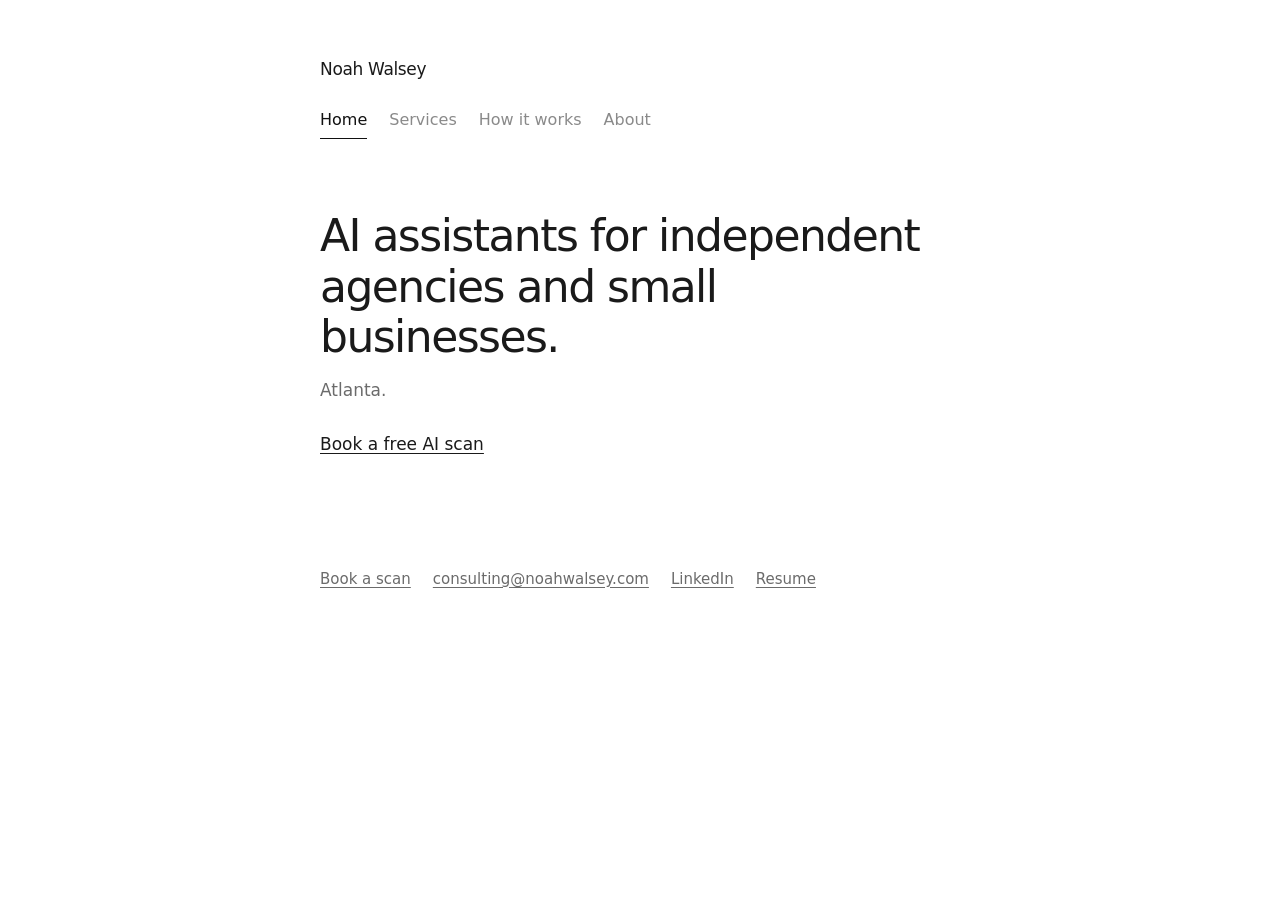
==== commit 36d236f9: "Switch the site to a light tabbed layout Drop the shader and the dark cards. Home, Services, How it " ====
--- a/index.html
+++ b/index.html
@@ -3,94 +3,147 @@
 <head>
 <meta charset="utf-8">
 <meta name="viewport" content="width=device-width, initial-scale=1">
-<title>Noah Walsey · AI assistants</title>
-<meta name="description" content="Noah Walsey builds AI assistants for independent insurance agencies and small businesses in Atlanta.">
-<meta property="og:title" content="Noah Walsey · AI assistants">
-<meta property="og:description" content="AI assistants for independent insurance agencies and small businesses in Atlanta.">
+<title>Noah Walsey</title>
+<meta name="description" content="AI assistants for independent agencies and small businesses. Atlanta.">
+<meta property="og:title" content="Noah Walsey">
+<meta property="og:description" content="AI assistants for independent agencies and small businesses. Atlanta.">
 <meta property="og:url" content="https://noahwalsey.com/">
 <meta property="og:image" content="https://noahwalsey.com/og-image.png">
-<meta name="theme-color" content="#09090b">
-<meta name="color-scheme" content="dark">
+<meta name="theme-color" content="#ffffff">
+<meta name="color-scheme" content="light">
 <link rel="icon" href="assets/favicon.svg" type="image/svg+xml">
 <link rel="stylesheet" href="assets/style.css">
-<link rel="stylesheet" href="https://esm.sh/@designcodeio/threeui@1.2.0/style.css">
-<script>try{if(matchMedia("(prefers-reduced-motion: reduce)").matches)document.documentElement.classList.add("reduce")}catch(e){}</script>
 </head>
-<body data-page="home">
+<body>
 <a class="skip" href="#main">Skip to content</a>
-<header class="nav">
-  <a class="brand" href="index.html">Noah Walsey</a>
-  <nav class="nav-links" aria-label="Pages">
-    <a href="index.html" aria-current="page">Home</a>
-    <a href="services.html">Services</a>
-    <a href="how-it-works.html">How it works</a>
-    <a href="about.html">About</a>
-  </nav>
-  <a class="btn accent" href="https://calendly.com/noahwalsey/free-20-minute-ai-scan" target="_blank" rel="noopener">Book a scan<span class="sr-only"> (opens in a new tab)</span></a>
-</header>
-<main id="main" class="home-main">
-  <section class="hero" aria-label="Introduction">
-    <div class="hero-fallback" aria-hidden="true"></div>
-    <div id="hero-shader" class="hero-shader" aria-hidden="true"></div>
-    <div class="hero-scrim" aria-hidden="true"></div>
-    <div class="hero-copy">
-      <h1>Noah Walsey</h1>
-      <p>AI assistants for independent agencies and small businesses.</p>
-      <div class="hero-actions">
-        <a class="btn accent" href="https://calendly.com/noahwalsey/free-20-minute-ai-scan" target="_blank" rel="noopener">Book a free AI scan<span class="sr-only"> (opens in a new tab)</span></a>
-        <a class="btn ghost" href="services.html">See what I build</a>
+<div class="page">
+  <header class="top">
+    <a class="brand" href="#home">Noah Walsey</a>
+    <div class="tablist" role="tablist" aria-label="Sections">
+      <button type="button" role="tab" id="tab-home" aria-controls="panel-home" aria-selected="true" tabindex="0" data-tab="home">Home</button>
+      <button type="button" role="tab" id="tab-services" aria-controls="panel-services" aria-selected="false" tabindex="-1" data-tab="services">Services</button>
+      <button type="button" role="tab" id="tab-how" aria-controls="panel-how" aria-selected="false" tabindex="-1" data-tab="how">How it works</button>
+      <button type="button" role="tab" id="tab-about" aria-controls="panel-about" aria-selected="false" tabindex="-1" data-tab="about">About</button>
+    </div>
+  </header>
+
+  <main id="main" tabindex="-1">
+    <section role="tabpanel" id="panel-home" aria-labelledby="tab-home">
+      <h1>AI assistants for independent agencies and small businesses.</h1>
+      <p class="quiet">Atlanta.</p>
+      <p class="links"><a href="https://calendly.com/noahwalsey/free-20-minute-ai-scan" target="_blank" rel="noopener">Book a free AI scan</a></p>
+    </section>
+
+    <section role="tabpanel" id="panel-services" aria-labelledby="tab-services" hidden>
+      <div class="tablist sub" role="tablist" aria-label="Service groups">
+        <button type="button" role="tab" id="tab-answer" aria-controls="cat-answer" aria-selected="true" tabindex="0" data-cat="answer">Answer &amp; book</button>
+        <button type="button" role="tab" id="tab-follow" aria-controls="cat-follow" aria-selected="false" tabindex="-1" data-cat="follow">Follow-up</button>
+        <button type="button" role="tab" id="tab-signals" aria-controls="cat-signals" aria-selected="false" tabindex="-1" data-cat="signals">Lead signals</button>
       </div>
-    </div>
-  </section>
-  <section class="band" aria-labelledby="work-title">
-    <h2 id="work-title">What I set up</h2>
-    <div class="cards">
-      <article class="card" id="voice">
-        <button type="button" class="card-hit" data-open="voice">
-          <h3>Voice receptionist</h3>
-          <p>Missed calls get a text you approved, and the phone assistant stays inside your script.</p>
-        </button>
-      </article>
-      <article class="card" id="follow-up">
-        <button type="button" class="card-hit" data-open="follow-up">
-          <h3>Lead follow-up</h3>
-          <p>New leads get a short sequence until they book or ask you to stop.</p>
-        </button>
-      </article>
-      <article class="card" id="renewals">
-        <button type="button" class="card-hit" data-open="renewals">
-          <h3>Renewal reminders</h3>
-          <p>Dates at 60, 30, and 14 days become a call list and a draft.</p>
-        </button>
-      </article>
-      <article class="card" id="chief">
-        <button type="button" class="card-hit" data-open="chief">
-          <h3>Chief of Staff</h3>
-          <p>The team asks in plain words, and anything sent to a person waits for a yes.</p>
-        </button>
-      </article>
-    </div>
-    <p class="more"><a href="services.html">All services</a></p>
-  </section>
-  <section class="band cta">
-    <h2>Start with one job.</h2>
-    <a class="btn accent" href="https://calendly.com/noahwalsey/free-20-minute-ai-scan" target="_blank" rel="noopener">Book a free AI scan<span class="sr-only"> (opens in a new tab)</span></a>
-  </section>
-</main>
-<footer class="foot">
-  <div class="foot-grid">
-    <p class="foot-name">Noah Walsey<br><span>Atlanta</span></p>
-    <ul>
-      <li><a href="https://calendly.com/noahwalsey/free-20-minute-ai-scan" target="_blank" rel="noopener">Book a free AI scan</a></li>
-      <li><a href="mailto:consulting@noahwalsey.com">consulting@noahwalsey.com</a></li>
-      <li><a href="https://www.linkedin.com/in/noah-walsey-4870ba28a" target="_blank" rel="noopener">LinkedIn</a></li>
-      <li><a href="assets/Noah_Walsey_Resume.pdf">Resume</a></li>
-    </ul>
-  </div>
-  <p class="fine">© 2026 Noah Walsey. Demos on this site are examples, not client results.</p>
-  <p class="fine">Home page background: ThreeUI Community by Meng To, MIT license.</p>
-</footer>
+
+      <div role="tabpanel" id="cat-answer" aria-labelledby="tab-answer">
+        <div class="item" id="voice" data-cat="answer">
+          <button type="button" class="item-btn" aria-expanded="false" aria-controls="voice-panel">Voice receptionist</button>
+          <div class="detail" id="voice-panel" hidden>
+            <p>A missed call gets a text you already approved. The phone assistant stays inside your script.</p>
+            <p class="ex">Example: “Sorry we missed you. This is [Agency].”</p>
+          </div>
+        </div>
+        <div class="item" id="inbox" data-cat="answer">
+          <button type="button" class="item-btn" aria-expanded="false" aria-controls="inbox-panel">Inbox triage</button>
+          <div class="detail" id="inbox-panel" hidden>
+            <p>Mail is labeled quote, claim, service, or junk. Claims and money wait for a person.</p>
+            <p class="ex">Example: “Can you send renewal options?” lands as a quote.</p>
+          </div>
+        </div>
+        <div class="item" id="chief" data-cat="answer">
+          <button type="button" class="item-btn" aria-expanded="false" aria-controls="chief-panel">Chief of Staff</button>
+          <div class="detail" id="chief-panel" hidden>
+            <p>The team asks in plain words. Anything sent to another person waits for a yes.</p>
+          </div>
+        </div>
+      </div>
+
+      <div role="tabpanel" id="cat-follow" aria-labelledby="tab-follow" hidden>
+        <div class="item" id="follow-up" data-cat="follow">
+          <button type="button" class="item-btn" aria-expanded="false" aria-controls="follow-panel">Lead follow-up</button>
+          <div class="detail" id="follow-panel" hidden>
+            <p>New leads get a short sequence until they book or ask you to stop.</p>
+            <p class="ex">Example: day 0, day 2, then a last note.</p>
+          </div>
+        </div>
+        <div class="item" id="renewals" data-cat="follow">
+          <button type="button" class="item-btn" aria-expanded="false" aria-controls="renewals-panel">Renewal reminders</button>
+          <div class="detail" id="renewals-panel" hidden>
+            <p>60, 30, and 14 days become a call list and a draft. You decide what can send.</p>
+          </div>
+        </div>
+        <div class="item" id="social" data-cat="follow">
+          <button type="button" class="item-btn" aria-expanded="false" aria-controls="social-panel">Social media</button>
+          <div class="detail" id="social-panel" hidden>
+            <p>A short video posts only after you approve the clip and the caption.</p>
+          </div>
+        </div>
+        <div class="item" id="report" data-cat="follow">
+          <button type="button" class="item-btn" aria-expanded="false" aria-controls="report-panel">Weekly report</button>
+          <div class="detail" id="report-panel" hidden>
+            <p>One Monday email: what came in, what is waiting, and what is unknown.</p>
+            <p class="ex">Example figures only. Not a real week.</p>
+          </div>
+        </div>
+      </div>
+
+      <div role="tabpanel" id="cat-signals" aria-labelledby="tab-signals" hidden>
+        <div class="item" id="signal-desk" data-cat="signals">
+          <button type="button" class="item-btn" aria-expanded="false" aria-controls="signal-panel">Signal Desk</button>
+          <div class="detail" id="signal-panel" hidden>
+            <p>Watches public records, such as new licenses, permits, and funding rounds. You get a daily list, with the reason each lead is on it.</p>
+            <ul class="examples">
+              <li>Comp Clock. Example employer, renewal inside 90 days.</li>
+              <li>Fresh Raise. Example company, funding notice this month.</li>
+              <li>New Agencies. Example agency, license issued this month.</li>
+              <li>Storm Desk. Example county, hail report in the last 30 days.</li>
+            </ul>
+            <p class="ex">Example rows. Not real leads.</p>
+          </div>
+        </div>
+      </div>
+    </section>
+
+    <section role="tabpanel" id="panel-how" aria-labelledby="tab-how" hidden>
+      <ol class="steps">
+        <li><b>Scan.</b> Twenty free minutes. I’ll say if it isn’t a fit.</li>
+        <li><b>Pilot.</b> One workflow. Fixed fee, quoted after the scan.</li>
+        <li><b>Handoff.</b> You own it, or I run it.</li>
+      </ol>
+      <h2>Request a call back</h2>
+      <form id="callback">
+        <label for="cb-name">Name</label>
+        <input id="cb-name" name="name" type="text" required autocomplete="name">
+        <label for="cb-phone">Phone</label>
+        <input id="cb-phone" name="phone" type="tel" required autocomplete="tel">
+        <label for="cb-need">What you need</label>
+        <textarea id="cb-need" name="need" required></textarea>
+        <button type="submit">Request a call back</button>
+        <p class="note" id="callback-status" role="status">Opens an email to consulting@noahwalsey.com. Nothing is stored here.</p>
+      </form>
+    </section>
+
+    <section role="tabpanel" id="panel-about" aria-labelledby="tab-about" hidden>
+      <img src="assets/noah.jpg" alt="Noah Walsey" width="400" height="400">
+      <p>Risk Management at the University of Georgia, B.B.A. May 2027. I work part-time in insurance operations.</p>
+      <p class="links"><a href="assets/Noah_Walsey_Resume.pdf">Resume</a> <a href="https://www.linkedin.com/in/noah-walsey-4870ba28a" target="_blank" rel="noopener">LinkedIn</a></p>
+      <p class="quiet">Open to roles in Atlanta, May 2027.</p>
+    </section>
+  </main>
+
+  <footer>
+    <a href="https://calendly.com/noahwalsey/free-20-minute-ai-scan" target="_blank" rel="noopener">Book a scan</a>
+    <a href="mailto:consulting@noahwalsey.com">consulting@noahwalsey.com</a>
+    <a href="https://www.linkedin.com/in/noah-walsey-4870ba28a" target="_blank" rel="noopener">LinkedIn</a>
+    <a href="assets/Noah_Walsey_Resume.pdf">Resume</a>
+  </footer>
+</div>
 <script src="assets/app.js" defer></script>
-<script type="module" src="assets/hero.js"></script>
 </body>
 </html>
--- a/assets/style.css
+++ b/assets/style.css
@@ -1,356 +1,149 @@
-:root {
-  --bg: #09090b;
-  --text: #f3f2ef;
-  --muted: #a1a09a;
-  --line: rgba(255, 255, 255, 0.12);
-  --accent: #9adbe4;
-  --card: #121316;
-  --sans: ui-sans-serif, system-ui, -apple-system, "Segoe UI", Helvetica, Arial, sans-serif;
-  color-scheme: dark;
-}
-
+:root { color-scheme: light; }
 * { box-sizing: border-box; }
 html { scroll-behavior: smooth; }
 body {
   margin: 0;
-  background: var(--bg);
-  color: var(--text);
-  font-family: var(--sans);
+  background: #fff;
+  color: #1a1a1a;
+  font-family: ui-sans-serif, system-ui, -apple-system, "Segoe UI", Helvetica, Arial, sans-serif;
   font-size: 17px;
-  line-height: 1.5;
+  line-height: 1.55;
   -webkit-font-smoothing: antialiased;
 }
-img { max-width: 100%; height: auto; }
-a { color: inherit; }
-h1, h2, h3 { font-weight: 600; letter-spacing: -0.03em; line-height: 1.12; }
-p { margin: 0; }
-
+.page {
+  width: min(640px, calc(100% - 48px));
+  margin: 0 auto;
+  padding: 56px 0 96px;
+}
 .skip {
   position: absolute;
   left: 12px;
-  top: -80px;
-  z-index: 80;
-  background: var(--accent);
-  color: #082024;
-  padding: 10px 14px;
-  border-radius: 999px;
-  font-weight: 600;
+  top: -60px;
+  background: #111;
+  color: #fff;
+  padding: 8px 12px;
   text-decoration: none;
 }
 .skip:focus { top: 12px; }
-.sr-only {
-  position: absolute;
-  width: 1px;
-  height: 1px;
-  padding: 0;
-  margin: -1px;
-  overflow: hidden;
-  clip: rect(0, 0, 0, 0);
-  white-space: nowrap;
+:focus-visible { outline: 2px solid #111; outline-offset: 3px; }
+a { color: inherit; }
+h1 {
+  margin: 0;
+  font-size: clamp(32px, 5vw, 44px);
+  font-weight: 500;
+  letter-spacing: -0.035em;
+  line-height: 1.15;
+}
+h2 {
+  margin: 56px 0 16px;
+  font-size: 22px;
+  font-weight: 500;
+  letter-spacing: -0.02em;
+}
+p { margin: 0; }
+.quiet { margin-top: 14px; color: #6b6b6b; }
+.links { margin-top: 28px; display: flex; gap: 22px; }
+.links a, footer a, .top .brand { text-underline-offset: 3px; }
+
+.top { margin-bottom: 72px; }
+.brand {
+  display: inline-block;
+  margin-bottom: 22px;
+  font-weight: 500;
+  text-decoration: none;
+  letter-spacing: -0.02em;
+}
+.tablist { display: flex; flex-wrap: wrap; gap: 8px 22px; }
+.tablist button {
+  font: inherit;
+  font-size: 16px;
+  color: #8a8a8a;
+  background: none;
   border: 0;
+  padding: 4px 0 6px;
+  cursor: pointer;
 }
-:focus-visible { outline: 2px solid var(--accent); outline-offset: 3px; }
+.tablist button[aria-selected="true"] {
+  color: #111;
+  box-shadow: inset 0 -1px 0 #111;
+}
+.sub { margin-bottom: 28px; }
+.sub button { font-size: 15px; }
 
-.wrap { width: min(1040px, calc(100% - 40px)); margin: 0 auto; }
-.nav {
-  position: fixed;
-  z-index: 30;
-  top: 0;
-  left: 0;
-  right: 0;
-  display: flex;
-  flex-wrap: wrap;
-  align-items: center;
-  gap: 10px 22px;
-  padding: 14px 22px;
-  background: rgba(9, 9, 11, 0.82);
-  border-bottom: 1px solid rgba(255, 255, 255, 0.06);
-  backdrop-filter: blur(14px);
-}
-.band.follow { margin-top: 0; }
-.brand { font-weight: 600; text-decoration: none; letter-spacing: -0.03em; }
-.nav-links { display: flex; flex-wrap: wrap; gap: 8px 16px; }
-.nav-links a { color: var(--muted); text-decoration: none; font-size: 15px; }
-.nav-links a:hover, .nav-links a[aria-current="page"] { color: var(--text); }
-.nav .btn { margin-left: auto; }
-
-.btn {
-  display: inline-flex;
-  align-items: center;
-  justify-content: center;
-  min-height: 44px;
-  padding: 0 16px;
-  border-radius: 999px;
-  border: 1px solid transparent;
-  font: inherit;
-  font-size: 15px;
-  font-weight: 600;
-  text-decoration: none;
-  cursor: pointer;
-  color: var(--text);
-  background: transparent;
-}
-.btn.accent { background: var(--accent); color: #082024; }
-.btn.accent:hover { filter: brightness(1.06); }
-.btn.ghost { border-color: rgba(255, 255, 255, 0.28); }
-.btn.ghost:hover { border-color: var(--accent); }
-.btn:disabled { opacity: 0.55; cursor: default; }
-
-main { padding: 120px 0 88px; }
-.page-intro { width: min(1040px, calc(100% - 40px)); margin: 0 auto 36px; }
-.page-intro h1 { font-size: clamp(40px, 6vw, 64px); margin: 0 0 12px; }
-.lede { color: var(--muted); max-width: 36rem; }
-
-.hero {
-  position: relative;
-  min-height: 100svh;
-  display: grid;
-  place-items: center;
-  padding: 104px 22px 72px;
-  overflow: hidden;
-  isolation: isolate;
-}
-.hero-fallback, .hero-shader, .hero-scrim { position: absolute; inset: 0; }
-.hero-fallback {
-  z-index: 0;
-  background:
-    radial-gradient(900px 520px at 72% 42%, rgba(154, 219, 228, 0.16), transparent 62%),
-    radial-gradient(640px 420px at 18% 78%, rgba(154, 219, 228, 0.08), transparent 60%),
-    #09090b;
-}
-.hero-shader { z-index: 1; }
-.hero-shader .threeui-background,
-.hero-shader > div { width: 100%; height: 100%; }
-.hero-scrim {
-  z-index: 2;
-  pointer-events: none;
-  background:
-    radial-gradient(ellipse at center, rgba(9, 9, 11, 0.62) 0%, rgba(9, 9, 11, 0.18) 48%, rgba(9, 9, 11, 0.55) 100%),
-    linear-gradient(to top, rgba(9, 9, 11, 0.72), transparent 36%);
-}
-.hero-copy { position: relative; z-index: 3; text-align: center; width: min(40rem, 100%); }
-.hero-copy h1 {
-  margin: 0;
-  font-size: clamp(56px, 11vw, 104px);
-  text-shadow: 0 10px 40px rgba(0, 0, 0, 0.45);
-}
-.hero-copy p {
-  margin: 18px auto 0;
-  max-width: 28rem;
-  color: var(--text);
-  font-size: clamp(18px, 2vw, 22px);
-  text-shadow: 0 6px 24px rgba(0, 0, 0, 0.5);
-}
-.hero-actions { display: flex; flex-wrap: wrap; justify-content: center; gap: 12px; margin-top: 28px; }
-.home-main { padding: 0 0 96px; }
-
-.band { width: min(1040px, calc(100% - 40px)); margin: 72px auto 0; }
-.band h2 { font-size: clamp(32px, 4vw, 44px); margin: 0 0 28px; }
-.cards { display: grid; grid-template-columns: 1fr 1fr; gap: 16px; }
-.card {
-  background: var(--card);
-  border: 1px solid var(--line);
-  border-radius: 18px;
-  transition: transform 0.28s cubic-bezier(0.16, 0.84, 0.24, 1), box-shadow 0.28s ease, border-color 0.28s ease;
-}
-.card-hit {
-  display: block;
+.item { border-top: 1px solid #ececec; }
+.item:last-child { border-bottom: 1px solid #ececec; }
+.item-btn {
   width: 100%;
   text-align: left;
   font: inherit;
-  color: inherit;
   background: none;
   border: 0;
-  padding: 26px 24px 28px;
-  border-radius: 18px;
+  padding: 16px 0;
   cursor: pointer;
 }
-.card h3 { margin: 0; font-size: 22px; }
-.card p { margin-top: 10px; color: var(--muted); }
-.more { margin-top: 22px; }
-.more a { color: var(--accent); }
-.cta { text-align: center; padding-top: 24px; }
-.cta h2 { margin-bottom: 18px; }
+.item-btn[aria-expanded="true"] { font-weight: 500; }
+.detail { padding: 0 0 18px; color: #3f3f3f; max-width: 38rem; }
+.detail p + p, .detail ul { margin-top: 10px; }
+.ex { color: #6b6b6b; font-size: 15px; }
+.examples { margin: 12px 0 0; padding-left: 1.1rem; }
+.examples li { margin: 6px 0; }
 
-@media (hover: hover) and (pointer: fine) {
-  .card:hover, .card:focus-within {
-    transform: translateY(-6px) scale(1.02);
-    border-color: rgba(154, 219, 228, 0.5);
-    box-shadow:
-      0 18px 40px rgba(0, 0, 0, 0.38),
-      0 0 0 1px rgba(154, 219, 228, 0.28),
-      0 0 36px rgba(154, 219, 228, 0.16);
-  }
+.steps { margin: 0; padding-left: 1.2rem; display: grid; gap: 18px; }
+.steps b { font-weight: 500; color: #111; }
+
+form { display: grid; gap: 8px; max-width: 28rem; }
+label { margin-top: 10px; font-size: 14px; }
+input, textarea, form button {
+  font: inherit;
+  font-size: 16px;
+  color: inherit;
 }
-.card:active { transform: translateY(-2px) scale(1.012); }
-
-.detail {
+input, textarea {
   width: 100%;
-  height: 100%;
-  max-width: none;
-  max-height: none;
-  margin: 0;
-  padding: 16px;
+  padding: 10px 0;
   border: 0;
+  border-bottom: 1px solid #ddd;
+  border-radius: 0;
   background: transparent;
-  color: var(--text);
 }
-.detail:not([open]) { display: none; }
-.detail[open] { display: grid; place-items: center; }
-.detail::backdrop { background: rgba(5, 6, 8, 0.72); }
-.sheet {
-  width: min(560px, 100%);
-  max-height: min(88dvh, 760px);
-  overflow: auto;
-  background: #101114;
-  border-radius: 20px;
-  border: 1px solid rgba(154, 219, 228, 0.35);
-  box-shadow: 0 30px 80px rgba(0, 0, 0, 0.5), 0 0 48px rgba(154, 219, 228, 0.14);
-  padding: 22px 22px 28px;
-}
-.sheet-top { display: flex; align-items: flex-start; justify-content: space-between; gap: 16px; }
-.sheet-top h2 { margin: 4px 0 0; font-size: clamp(26px, 4vw, 34px); }
-.close {
-  font: inherit;
+textarea { min-height: 96px; resize: vertical; }
+input:focus, textarea:focus { outline: none; border-bottom-color: #111; }
+form button {
+  justify-self: start;
+  margin-top: 16px;
+  padding: 0;
+  border: 0;
   background: none;
-  border: 0;
-  color: var(--muted);
-  cursor: pointer;
-  min-height: 44px;
-  padding: 0 4px;
-}
-.sheet h3 {
-  margin: 26px 0 8px;
-  font-size: 12px;
-  letter-spacing: 0.14em;
-  text-transform: uppercase;
-  color: var(--accent);
-}
-.demo { display: grid; justify-items: start; gap: 10px; }
-.demo .tag { margin: 0; }
-.sheet ol, .sheet > p, .sheet .demo .fine { color: var(--muted); }
-.sheet ol { margin: 0; padding-left: 1.15rem; }
-.sheet li { margin: 6px 0; }
-.sheet li strong, .result, .bubble { color: var(--text); }
-.tag {
-  display: inline-block;
-  margin: 0 0 10px;
-  padding: 3px 8px;
-  border-radius: 999px;
-  background: var(--accent);
-  color: #082024;
-  font-size: 11px;
-  font-weight: 700;
-  letter-spacing: 0.14em;
-  text-transform: uppercase;
-}
-.fine { color: var(--muted); font-size: 14px; margin-top: 12px; }
-.choices { display: flex; flex-wrap: wrap; gap: 8px; margin: 12px 0; }
-.choices button {
-  font: inherit;
-  font-size: 14px;
-  min-height: 44px;
-  padding: 8px 14px;
-  border-radius: 999px;
-  border: 1px solid var(--line);
-  background: transparent;
-  color: var(--text);
+  text-decoration: underline;
+  text-underline-offset: 3px;
   cursor: pointer;
 }
-.choices button[aria-pressed="true"] { border-color: var(--accent); color: var(--accent); }
-.bubbles { display: grid; gap: 8px; margin-top: 14px; }
-.bubble { max-width: 92%; padding: 10px 12px; border-radius: 14px; background: #1a1c20; font-size: 15px; }
-.bubble.you { justify-self: end; background: rgba(154, 219, 228, 0.1); border: 1px solid rgba(154, 219, 228, 0.28); }
-.who { display: block; margin-bottom: 4px; font-size: 11px; letter-spacing: 0.08em; text-transform: uppercase; color: var(--muted); }
-.result {
-  margin-top: 8px;
-  padding: 12px 14px;
-  border-radius: 14px;
-  border: 1px solid var(--line);
-  background: #0c0d10;
+.note { margin-top: 12px; color: #6b6b6b; font-size: 14px; }
+
+#panel-about img {
+  width: 112px;
+  height: 136px;
+  object-fit: cover;
+  margin-bottom: 22px;
+  display: block;
 }
-.rows { list-style: none; margin: 10px 0 0; padding: 0; display: grid; gap: 8px; }
-.rows li { margin: 0; padding: 10px 12px; border-radius: 12px; background: #0c0d10; border: 1px solid var(--line); color: var(--text); }
-.field { display: grid; gap: 6px; margin: 10px 0; font-size: 14px; color: var(--text); }
-.field input, .field textarea, .form input, .form textarea {
-  width: 100%;
-  font: inherit;
-  font-size: 16px;
-  color: var(--text);
-  background: #0c0d10;
-  border: 1px solid var(--line);
-  border-radius: 12px;
-  padding: 12px 14px;
-}
-.field textarea, .form textarea { min-height: 120px; resize: vertical; }
+#panel-about p + p { margin-top: 16px; }
 
-.steps { list-style: none; margin: 56px 0 72px; padding: 0; display: grid; gap: 48px; counter-reset: step; }
-.steps li { counter-increment: step; }
-.steps h2 { margin: 0 0 8px; font-size: 32px; }
-.steps h2::before {
-  content: counter(step, decimal-leading-zero);
-  display: block;
-  margin-bottom: 8px;
-  font-size: 13px;
-  letter-spacing: 0.16em;
-  color: var(--accent);
-}
-.steps p { max-width: 38rem; color: var(--muted); }
-.form { display: grid; gap: 16px; max-width: 32rem; margin-top: 18px; }
-.form label { display: grid; gap: 6px; font-size: 14px; font-weight: 600; }
-.call h2 { margin: 8px 0 8px; font-size: 32px; }
-
-.about { display: grid; grid-template-columns: 180px minmax(0, 1fr); gap: 36px; align-items: start; margin-top: 12px; }
-.about img { width: 180px; height: 220px; object-fit: cover; border-radius: 18px; display: block; }
-.about p { margin-top: 14px; max-width: 38rem; }
-.about p:first-child { margin-top: 0; }
-.about a { color: var(--accent); }
-
-.foot { border-top: 1px solid var(--line); padding: 36px 0 48px; }
-.foot-grid {
-  width: min(1040px, calc(100% - 40px));
-  margin: 0 auto;
+footer {
   display: flex;
-  justify-content: space-between;
-  gap: 24px;
   flex-wrap: wrap;
-}
-.foot-name span, .foot a { color: var(--muted); }
-.foot ul { list-style: none; margin: 0; padding: 0; display: grid; gap: 6px; }
-.foot a { text-decoration: none; }
-.foot a:hover { color: var(--text); }
-.foot .fine { width: min(1040px, calc(100% - 40px)); margin: 22px auto 0; }
-
-@media (max-width: 720px) {
-  .cards, .about { grid-template-columns: 1fr; }
-  .nav {
-    display: grid;
-    grid-template-columns: 1fr auto;
-    align-items: center;
-    column-gap: 12px;
-    row-gap: 8px;
-    padding: 12px 16px 12px;
-  }
-  .brand { grid-column: 1; grid-row: 1; }
-  .nav .btn { grid-column: 2; grid-row: 1; margin-left: 0; }
-  .nav-links { grid-column: 1 / -1; grid-row: 2; }
-  main { padding-top: 132px; }
-  .about img { width: 140px; height: 172px; }
-  .band, .page-intro, .foot-grid, .foot .fine { width: min(1040px, calc(100% - 32px)); }
+  gap: 10px 22px;
+  margin-top: 88px;
+  padding-top: 22px;
+  color: #6b6b6b;
+  font-size: 15px;
 }
 
+@media (max-width: 640px) {
+  .page { width: min(640px, calc(100% - 36px)); padding-top: 36px; }
+  .top { margin-bottom: 48px; }
+  .tablist { gap: 8px 16px; }
+}
 @media (prefers-reduced-motion: reduce) {
   html { scroll-behavior: auto; }
-  .card, .card:hover, .card:focus-within, .card:active { transform: none; transition: none; }
-  .card:hover, .card:focus-within {
-    border-color: rgba(154, 219, 228, 0.5);
-    box-shadow: 0 0 0 1px rgba(154, 219, 228, 0.28);
-  }
-  .detail::backdrop { animation: none; }
-  .hero-shader { display: none; }
 }
-html.reduce .hero-shader { display: none; }
-@media (prefers-reduced-motion: no-preference) {
-  .detail[open]::backdrop { animation: fade 0.35s ease; }
-}
-@keyframes fade { from { opacity: 0; } to { opacity: 1; } }
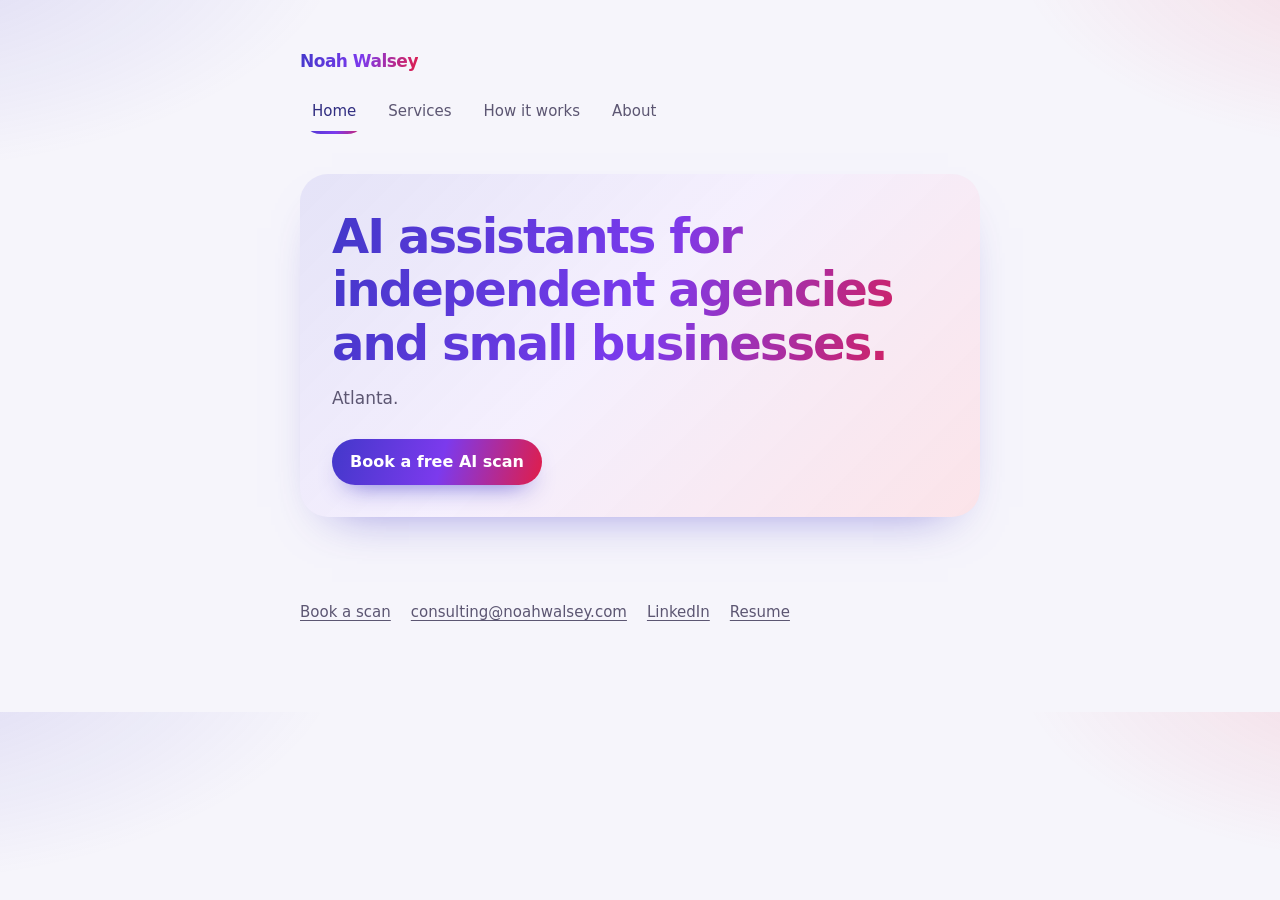
==== commit beb8fb5d: "Add a light gradient theme to the tabbed site Keep the same tabs and lists. Tint the page with an in" ====
--- a/index.html
+++ b/index.html
@@ -31,7 +31,7 @@
     <section role="tabpanel" id="panel-home" aria-labelledby="tab-home">
       <h1>AI assistants for independent agencies and small businesses.</h1>
       <p class="quiet">Atlanta.</p>
-      <p class="links"><a href="https://calendly.com/noahwalsey/free-20-minute-ai-scan" target="_blank" rel="noopener">Book a free AI scan</a></p>
+      <p class="links"><a class="btn" href="https://calendly.com/noahwalsey/free-20-minute-ai-scan" target="_blank" rel="noopener">Book a free AI scan</a></p>
     </section>
 
     <section role="tabpanel" id="panel-services" aria-labelledby="tab-services" hidden>
@@ -124,7 +124,7 @@
         <input id="cb-phone" name="phone" type="tel" required autocomplete="tel">
         <label for="cb-need">What you need</label>
         <textarea id="cb-need" name="need" required></textarea>
-        <button type="submit">Request a call back</button>
+        <button class="btn" type="submit">Request a call back</button>
         <p class="note" id="callback-status" role="status">Opens an email to consulting@noahwalsey.com. Nothing is stored here.</p>
       </form>
     </section>
--- a/assets/style.css
+++ b/assets/style.css
@@ -1,124 +1,224 @@
-:root { color-scheme: light; }
+:root {
+  color-scheme: light;
+  --ink: #1c1630;
+  --muted: #5c5672;
+  --indigo: #4338ca;
+  --violet: #7c3aed;
+  --coral: #e11d48;
+  --grad: linear-gradient(105deg, #4338ca 0%, #7c3aed 52%, #e11d48 100%);
+}
 * { box-sizing: border-box; }
 html { scroll-behavior: smooth; }
 body {
   margin: 0;
-  background: #fff;
-  color: #1a1a1a;
+  color: var(--ink);
   font-family: ui-sans-serif, system-ui, -apple-system, "Segoe UI", Helvetica, Arial, sans-serif;
   font-size: 17px;
   line-height: 1.55;
   -webkit-font-smoothing: antialiased;
+  background:
+    radial-gradient(820px 420px at -10% -10%, rgba(67, 56, 202, 0.16), transparent 58%),
+    radial-gradient(720px 380px at 110% -8%, rgba(225, 29, 72, 0.14), transparent 55%),
+    #f6f5fb;
 }
 .page {
-  width: min(640px, calc(100% - 48px));
+  width: min(680px, calc(100% - 48px));
   margin: 0 auto;
-  padding: 56px 0 96px;
+  padding: 48px 0 88px;
 }
 .skip {
   position: absolute;
   left: 12px;
   top: -60px;
-  background: #111;
+  background: var(--indigo);
   color: #fff;
   padding: 8px 12px;
+  border-radius: 8px;
   text-decoration: none;
 }
 .skip:focus { top: 12px; }
-:focus-visible { outline: 2px solid #111; outline-offset: 3px; }
+:focus-visible { outline: 2px solid var(--indigo); outline-offset: 3px; }
 a { color: inherit; }
 h1 {
   margin: 0;
-  font-size: clamp(32px, 5vw, 44px);
-  font-weight: 500;
-  letter-spacing: -0.035em;
-  line-height: 1.15;
+  font-size: clamp(34px, 5.4vw, 48px);
+  font-weight: 650;
+  letter-spacing: -0.04em;
+  line-height: 1.12;
+  color: #312e81;
 }
 h2 {
-  margin: 56px 0 16px;
+  margin: 48px 0 16px;
   font-size: 22px;
-  font-weight: 500;
+  font-weight: 600;
   letter-spacing: -0.02em;
 }
 p { margin: 0; }
-.quiet { margin-top: 14px; color: #6b6b6b; }
-.links { margin-top: 28px; display: flex; gap: 22px; }
-.links a, footer a, .top .brand { text-underline-offset: 3px; }
-
-.top { margin-bottom: 72px; }
+.quiet { margin-top: 14px; color: var(--muted); }
+.links { margin-top: 28px; display: flex; flex-wrap: wrap; gap: 14px; }
+
+.top { margin-bottom: 40px; }
 .brand {
   display: inline-block;
-  margin-bottom: 22px;
-  font-weight: 500;
+  margin-bottom: 18px;
+  font-weight: 650;
+  letter-spacing: -0.03em;
   text-decoration: none;
-  letter-spacing: -0.02em;
-}
-.tablist { display: flex; flex-wrap: wrap; gap: 8px 22px; }
-.tablist button {
-  font: inherit;
-  font-size: 16px;
-  color: #8a8a8a;
-  background: none;
-  border: 0;
-  padding: 4px 0 6px;
-  cursor: pointer;
-}
-.tablist button[aria-selected="true"] {
-  color: #111;
-  box-shadow: inset 0 -1px 0 #111;
-}
-.sub { margin-bottom: 28px; }
-.sub button { font-size: 15px; }
-
-.item { border-top: 1px solid #ececec; }
-.item:last-child { border-bottom: 1px solid #ececec; }
+  background: var(--grad);
+  -webkit-background-clip: text;
+  background-clip: text;
+  color: #312e81;
+}
+@supports ((-webkit-background-clip: text) or (background-clip: text)) {
+  .brand, #panel-home h1 {
+    background: var(--grad);
+    -webkit-background-clip: text;
+    background-clip: text;
+    color: transparent;
+  }
+}
+
+.tablist { display: flex; flex-wrap: wrap; gap: 6px 8px; }
+.top .tablist button {
+  font: inherit;
+  font-size: 15px;
+  color: var(--muted);
+  background: transparent;
+  border: 0;
+  border-radius: 999px;
+  padding: 8px 12px 10px;
+  cursor: pointer;
+}
+.top .tablist button:hover { color: var(--indigo); background: rgba(67, 56, 202, 0.06); }
+.top .tablist button[aria-selected="true"] {
+  color: #312e81;
+  background-image: var(--grad);
+  background-size: 100% 3px;
+  background-repeat: no-repeat;
+  background-position: left bottom;
+  background-color: transparent;
+}
+
+.sub { margin: 0 0 18px; }
+.sub button {
+  font: inherit;
+  font-size: 14px;
+  font-weight: 600;
+  min-height: 40px;
+  padding: 0 14px;
+  border: 0;
+  border-radius: 999px;
+  cursor: pointer;
+}
+#tab-answer { background: #e0e7ff; color: #312e81; }
+#tab-follow { background: #ede9fe; color: #5b21b6; }
+#tab-signals { background: #ffe4e6; color: #9f1239; }
+#tab-answer:hover, #tab-follow:hover, #tab-signals:hover { filter: brightness(0.97); transform: translateY(-1px); }
+#tab-answer[aria-selected="true"] { background: linear-gradient(100deg, #4338ca, #6366f1); color: #fff; }
+#tab-follow[aria-selected="true"] { background: linear-gradient(100deg, #6d28d9, #7c3aed); color: #fff; }
+#tab-signals[aria-selected="true"] { background: linear-gradient(100deg, #be123c, #e11d48); color: #fff; }
+
+#panel-home {
+  padding: 36px 32px 32px;
+  border-radius: 28px;
+  background:
+    linear-gradient(135deg, rgba(67, 56, 202, 0.14), rgba(124, 58, 237, 0.08) 46%, rgba(225, 29, 72, 0.12)),
+    #fff;
+  box-shadow: 0 22px 50px -32px rgba(67, 56, 202, 0.65);
+}
+
+#panel-services [role="tabpanel"] { display: grid; gap: 12px; }
+#panel-services [role="tabpanel"][hidden] { display: none; }
+.item {
+  border: 0;
+  border-radius: 18px;
+  padding: 2px 18px 4px;
+  background:
+    linear-gradient(160deg, rgba(255, 255, 255, 0.7), rgba(255, 255, 255, 0.35)),
+    linear-gradient(145deg, rgba(67, 56, 202, 0.1), rgba(124, 58, 237, 0.06) 55%, rgba(225, 29, 72, 0.08));
+  box-shadow: 0 12px 28px -20px rgba(49, 46, 129, 0.55);
+}
+#cat-follow .item {
+  background:
+    linear-gradient(160deg, rgba(255, 255, 255, 0.72), rgba(255, 255, 255, 0.3)),
+    linear-gradient(145deg, rgba(124, 58, 237, 0.12), rgba(99, 102, 241, 0.06));
+}
+#cat-signals .item {
+  background:
+    linear-gradient(160deg, rgba(255, 255, 255, 0.72), rgba(255, 255, 255, 0.3)),
+    linear-gradient(145deg, rgba(225, 29, 72, 0.12), rgba(244, 114, 182, 0.08));
+}
+.item:hover {
+  transform: translateY(-2px);
+  box-shadow: 0 18px 36px -18px rgba(124, 58, 237, 0.45);
+}
 .item-btn {
   width: 100%;
   text-align: left;
   font: inherit;
+  font-weight: 600;
   background: none;
   border: 0;
   padding: 16px 0;
   cursor: pointer;
-}
-.item-btn[aria-expanded="true"] { font-weight: 500; }
-.detail { padding: 0 0 18px; color: #3f3f3f; max-width: 38rem; }
+  color: var(--ink);
+}
+.item-btn:hover { color: var(--indigo); }
+#cat-follow .item-btn:hover { color: var(--violet); }
+#cat-signals .item-btn:hover { color: var(--coral); }
+.item-btn[aria-expanded="true"] { color: var(--indigo); }
+#cat-follow .item-btn[aria-expanded="true"] { color: var(--violet); }
+#cat-signals .item-btn[aria-expanded="true"] { color: #be123c; }
+.detail { padding: 0 0 16px; color: #3d3654; }
 .detail p + p, .detail ul { margin-top: 10px; }
-.ex { color: #6b6b6b; font-size: 15px; }
+.ex { color: var(--muted); font-size: 15px; }
 .examples { margin: 12px 0 0; padding-left: 1.1rem; }
 .examples li { margin: 6px 0; }
 
-.steps { margin: 0; padding-left: 1.2rem; display: grid; gap: 18px; }
-.steps b { font-weight: 500; color: #111; }
-
-form { display: grid; gap: 8px; max-width: 28rem; }
-label { margin-top: 10px; font-size: 14px; }
-input, textarea, form button {
+.btn {
+  display: inline-flex;
+  align-items: center;
+  justify-content: center;
+  min-height: 46px;
+  padding: 0 18px;
+  border: 0;
+  border-radius: 999px;
+  background: var(--grad);
+  color: #fff;
   font: inherit;
   font-size: 16px;
-  color: inherit;
-}
+  font-weight: 650;
+  text-decoration: none;
+  cursor: pointer;
+  box-shadow: 0 12px 26px -14px rgba(67, 56, 202, 0.9);
+}
+.btn:hover { filter: brightness(1.08); transform: translateY(-1px); box-shadow: 0 16px 30px -12px rgba(225, 29, 72, 0.55); }
+form .btn { margin-top: 8px; }
+
+.steps { margin: 8px 0 0; padding: 0; list-style: none; display: grid; gap: 12px; }
+.steps li {
+  padding: 16px 18px;
+  border-radius: 16px;
+  background: linear-gradient(135deg, rgba(67, 56, 202, 0.08), rgba(225, 29, 72, 0.06));
+  box-shadow: 0 10px 24px -20px rgba(49, 46, 129, 0.7);
+}
+.steps b { font-weight: 650; }
+
+form { display: grid; gap: 6px; max-width: 28rem; }
+label { margin-top: 12px; font-size: 14px; font-weight: 600; }
 input, textarea {
   width: 100%;
-  padding: 10px 0;
-  border: 0;
-  border-bottom: 1px solid #ddd;
-  border-radius: 0;
-  background: transparent;
-}
-textarea { min-height: 96px; resize: vertical; }
-input:focus, textarea:focus { outline: none; border-bottom-color: #111; }
-form button {
-  justify-self: start;
-  margin-top: 16px;
-  padding: 0;
-  border: 0;
-  background: none;
-  text-decoration: underline;
-  text-underline-offset: 3px;
-  cursor: pointer;
-}
-.note { margin-top: 12px; color: #6b6b6b; font-size: 14px; }
+  font: inherit;
+  font-size: 16px;
+  color: var(--ink);
+  padding: 12px 14px;
+  border: 1px solid #e4e1ef;
+  border-radius: 12px;
+  background: #fff;
+}
+textarea { min-height: 110px; resize: vertical; }
+input:focus, textarea:focus { outline: none; border-color: var(--indigo); box-shadow: 0 0 0 3px rgba(67, 56, 202, 0.15); }
+.note { margin-top: 12px; color: var(--muted); font-size: 14px; }
 
 #panel-about img {
   width: 112px;
@@ -126,24 +226,34 @@
   object-fit: cover;
   margin-bottom: 22px;
   display: block;
+  border-radius: 18px;
+  box-shadow: 0 14px 30px -18px rgba(67, 56, 202, 0.7);
 }
 #panel-about p + p { margin-top: 16px; }
+#panel-about .links a { color: var(--indigo); text-underline-offset: 3px; }
+#panel-about .links a:hover { color: var(--coral); }
 
 footer {
   display: flex;
   flex-wrap: wrap;
-  gap: 10px 22px;
-  margin-top: 88px;
-  padding-top: 22px;
-  color: #6b6b6b;
+  gap: 10px 20px;
+  margin-top: 64px;
+  padding-top: 20px;
+  color: var(--muted);
   font-size: 15px;
 }
+footer a { text-underline-offset: 3px; }
+footer a:hover { color: var(--indigo); }
 
 @media (max-width: 640px) {
-  .page { width: min(640px, calc(100% - 36px)); padding-top: 36px; }
-  .top { margin-bottom: 48px; }
-  .tablist { gap: 8px 16px; }
+  .page { width: min(680px, calc(100% - 32px)); padding-top: 28px; }
+  #panel-home { padding: 26px 20px 24px; border-radius: 22px; }
+  .item { padding-left: 14px; padding-right: 14px; }
 }
 @media (prefers-reduced-motion: reduce) {
   html { scroll-behavior: auto; }
-}
+  .item:hover, .btn:hover, .sub button:hover { transform: none; }
+}
+@media (hover: hover) and (pointer: fine) {
+  .item, .btn, .sub button { transition: transform 0.18s ease, box-shadow 0.18s ease, filter 0.18s ease, color 0.18s ease; }
+}
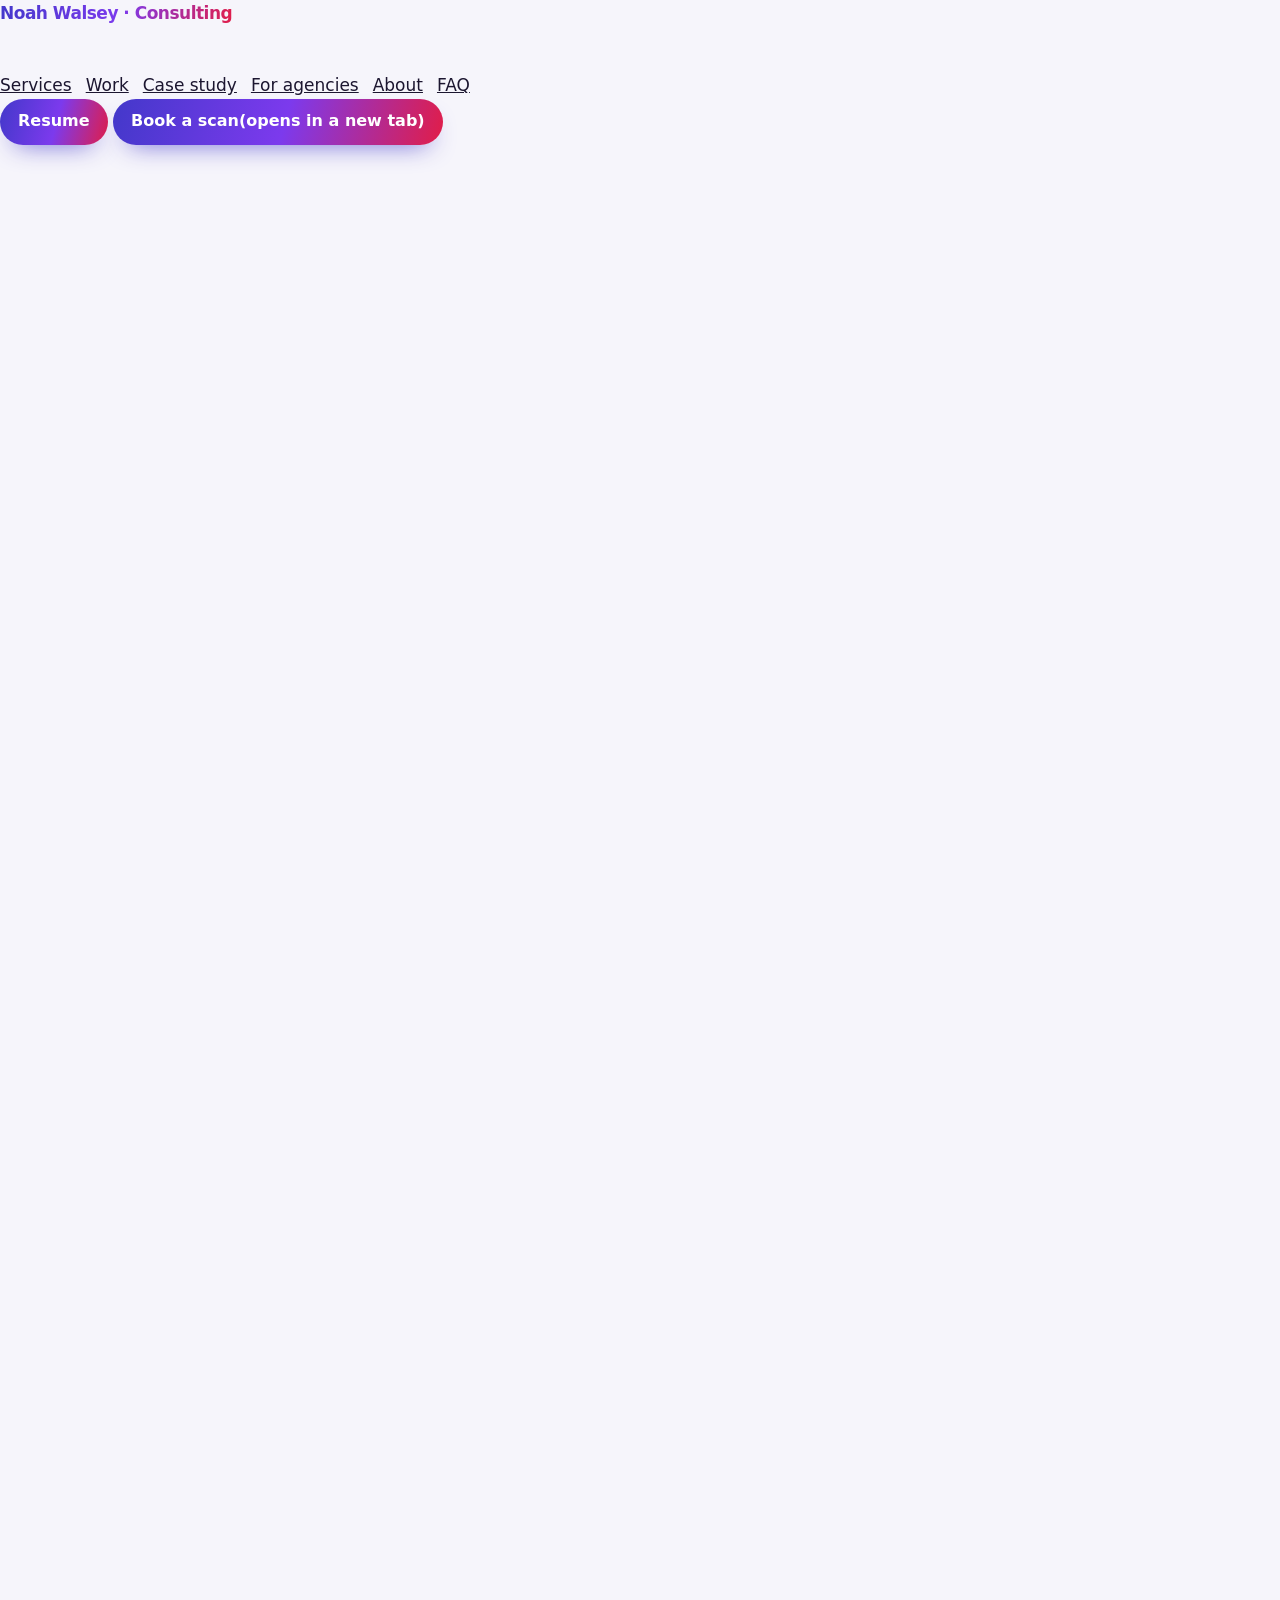
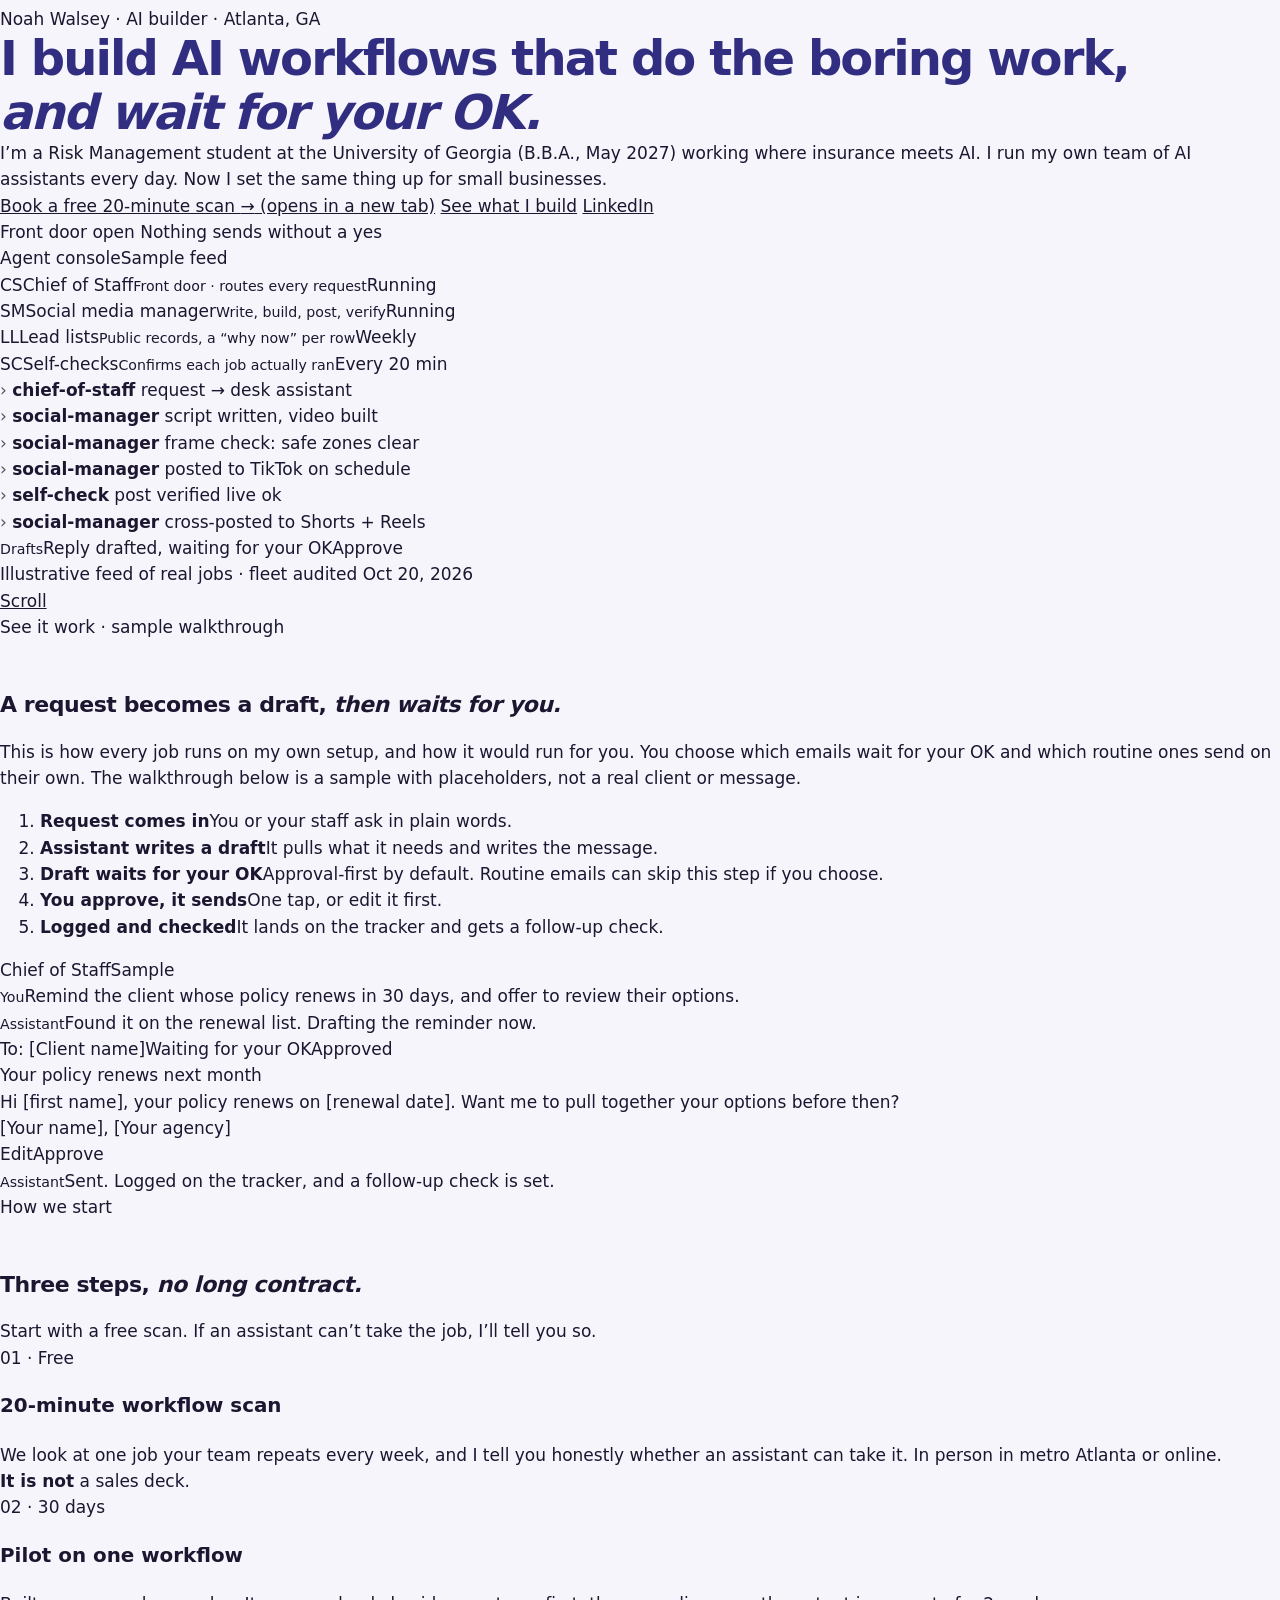
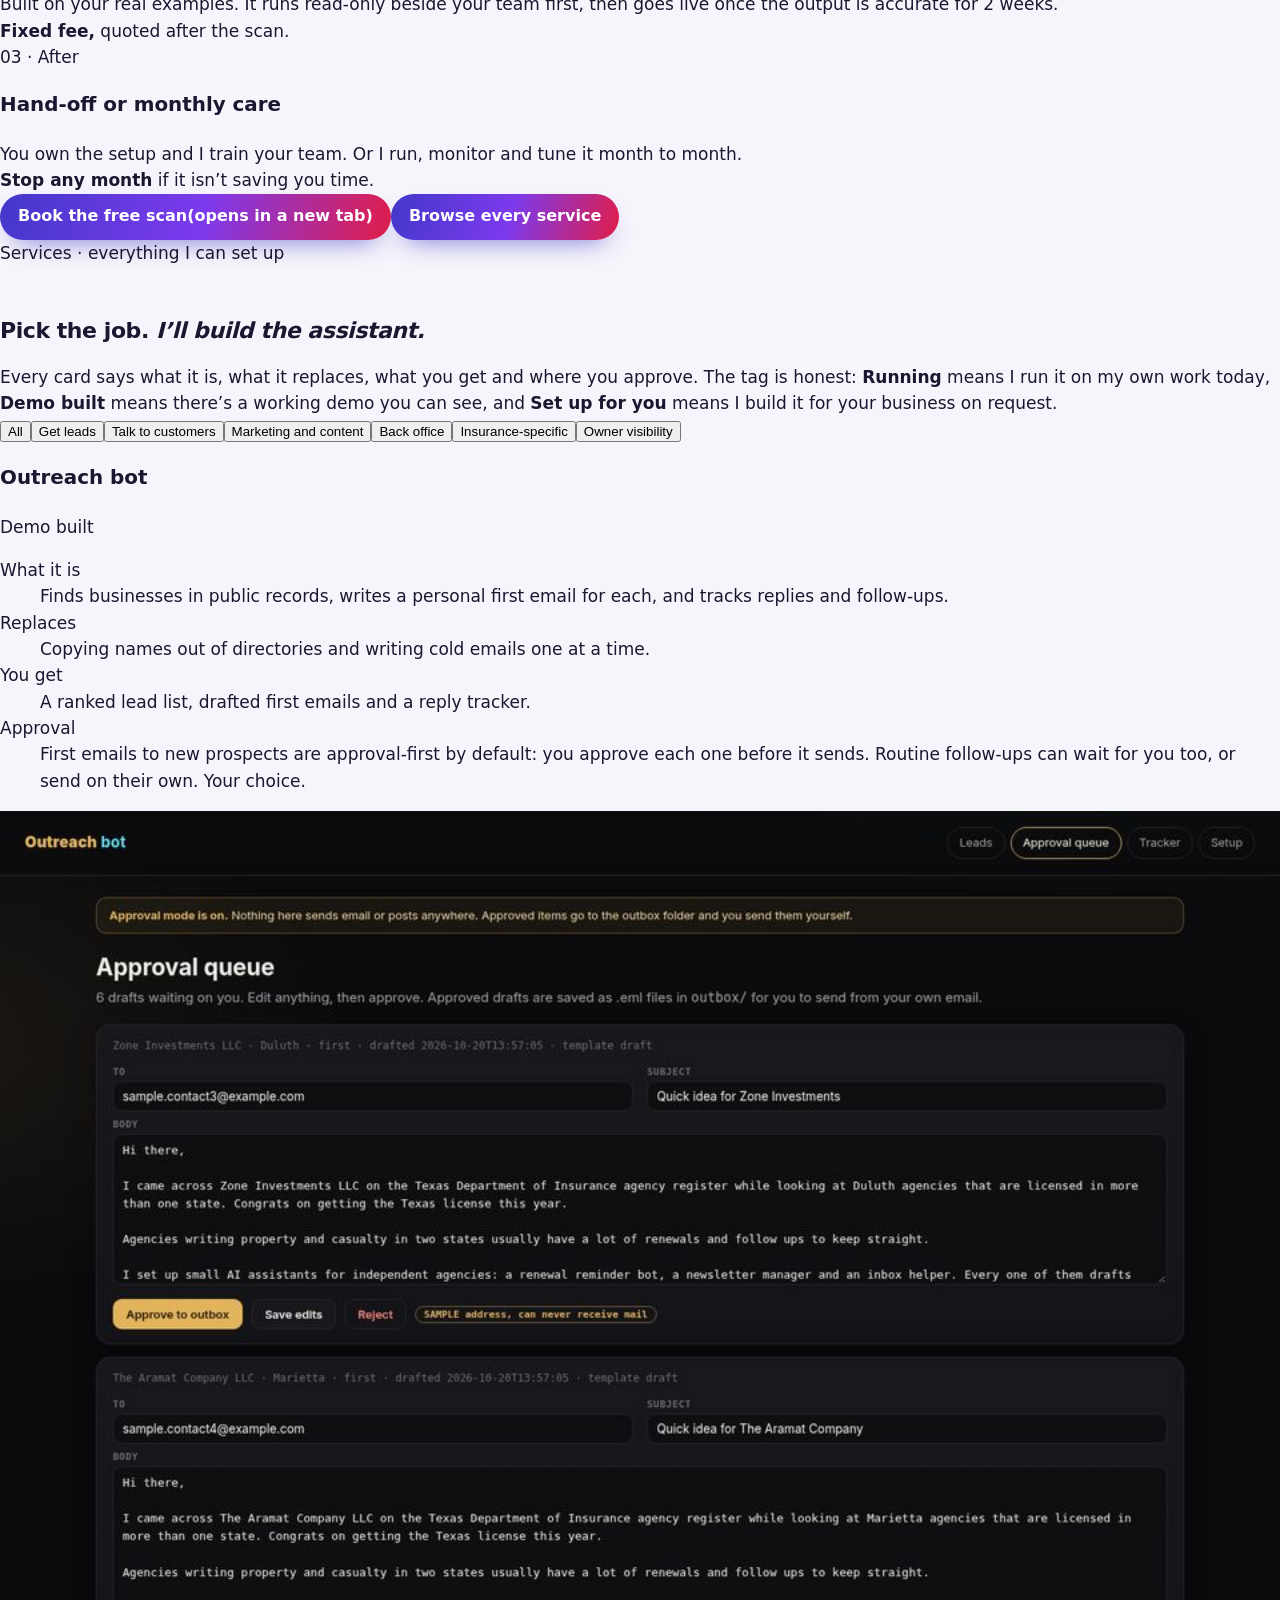
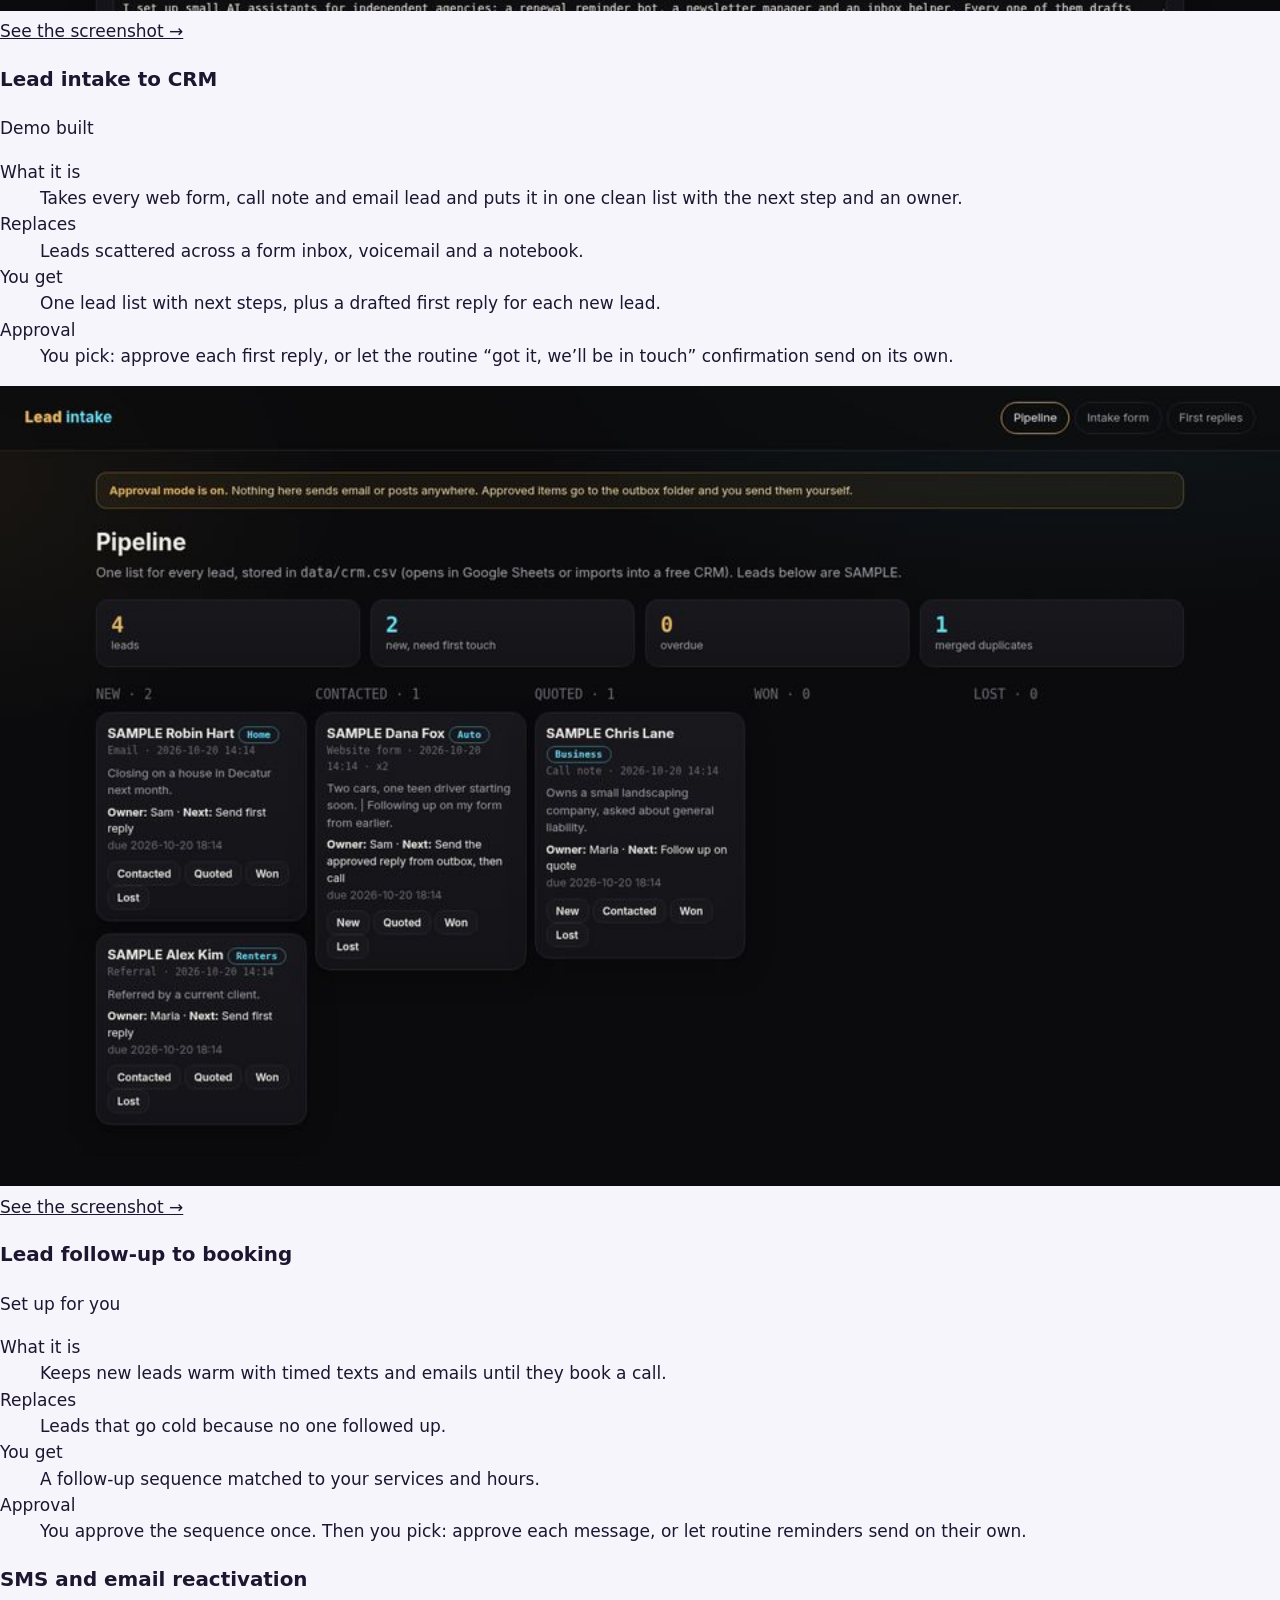
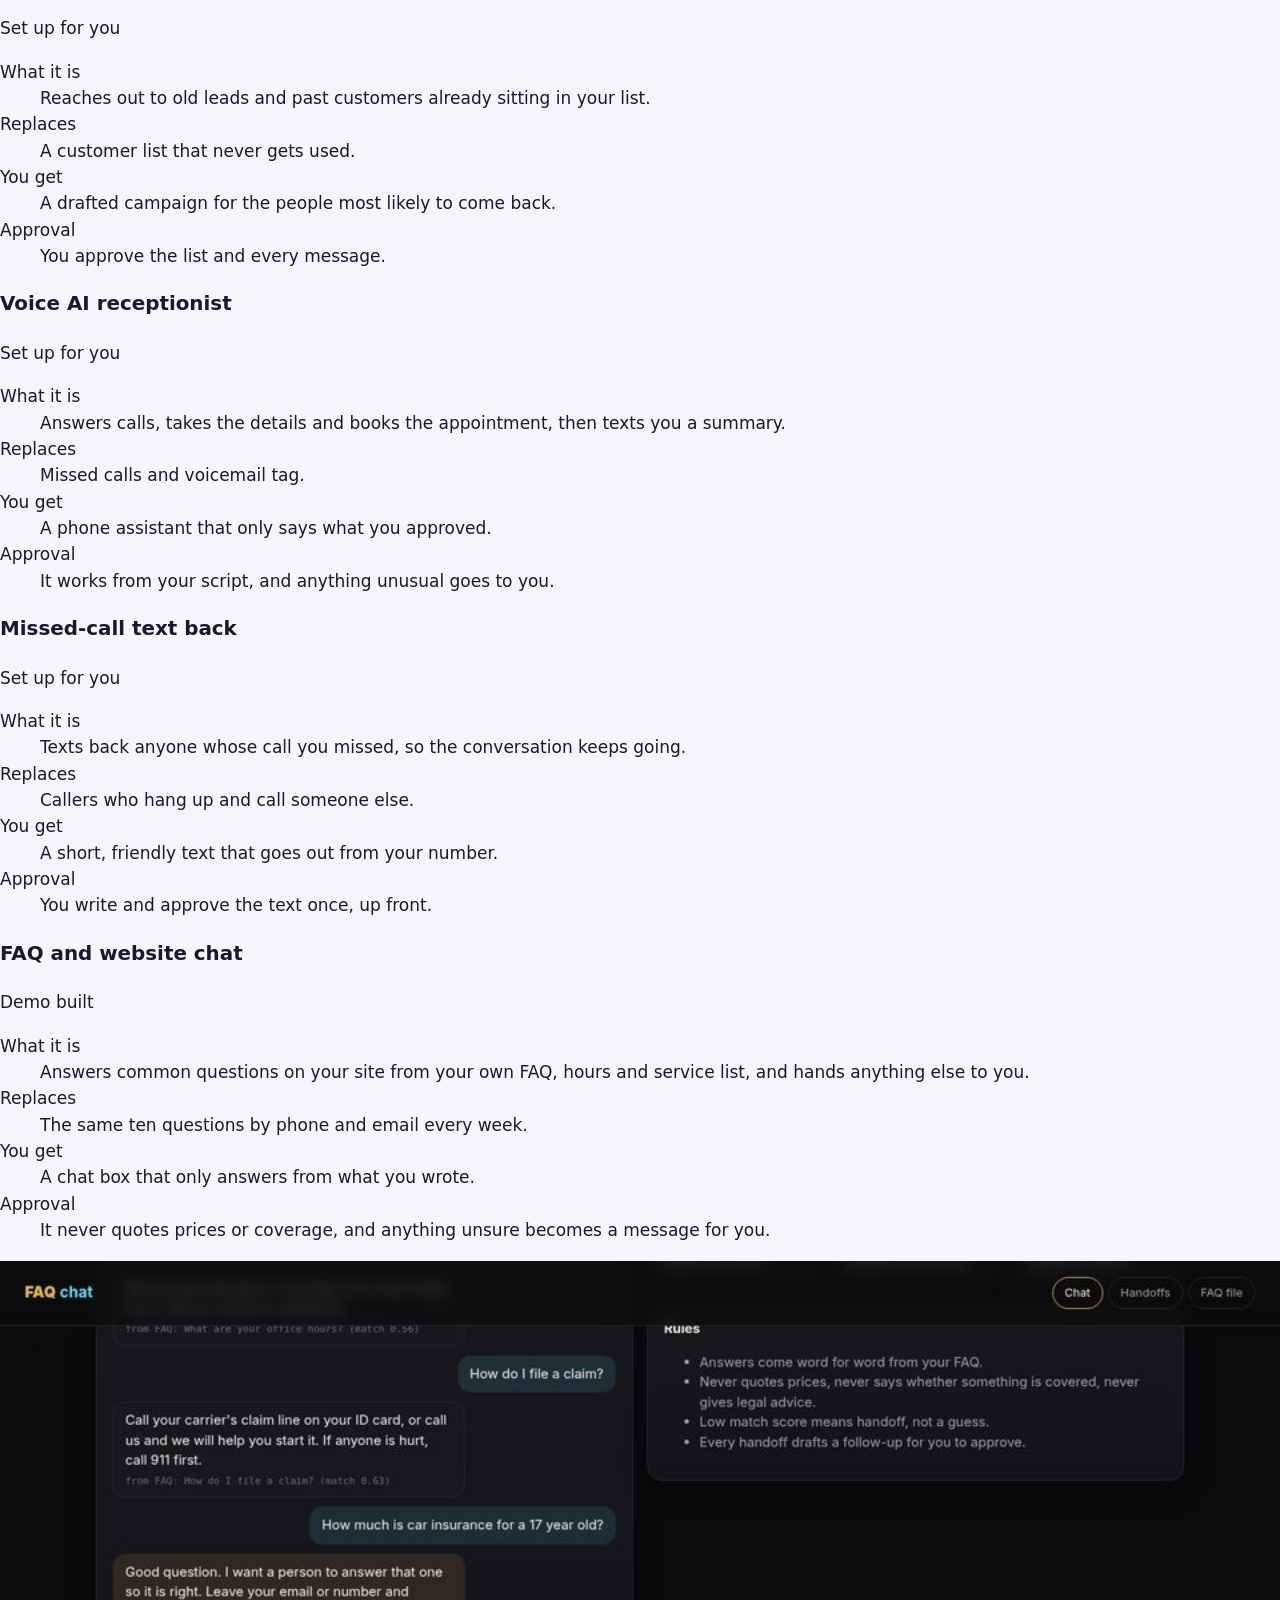
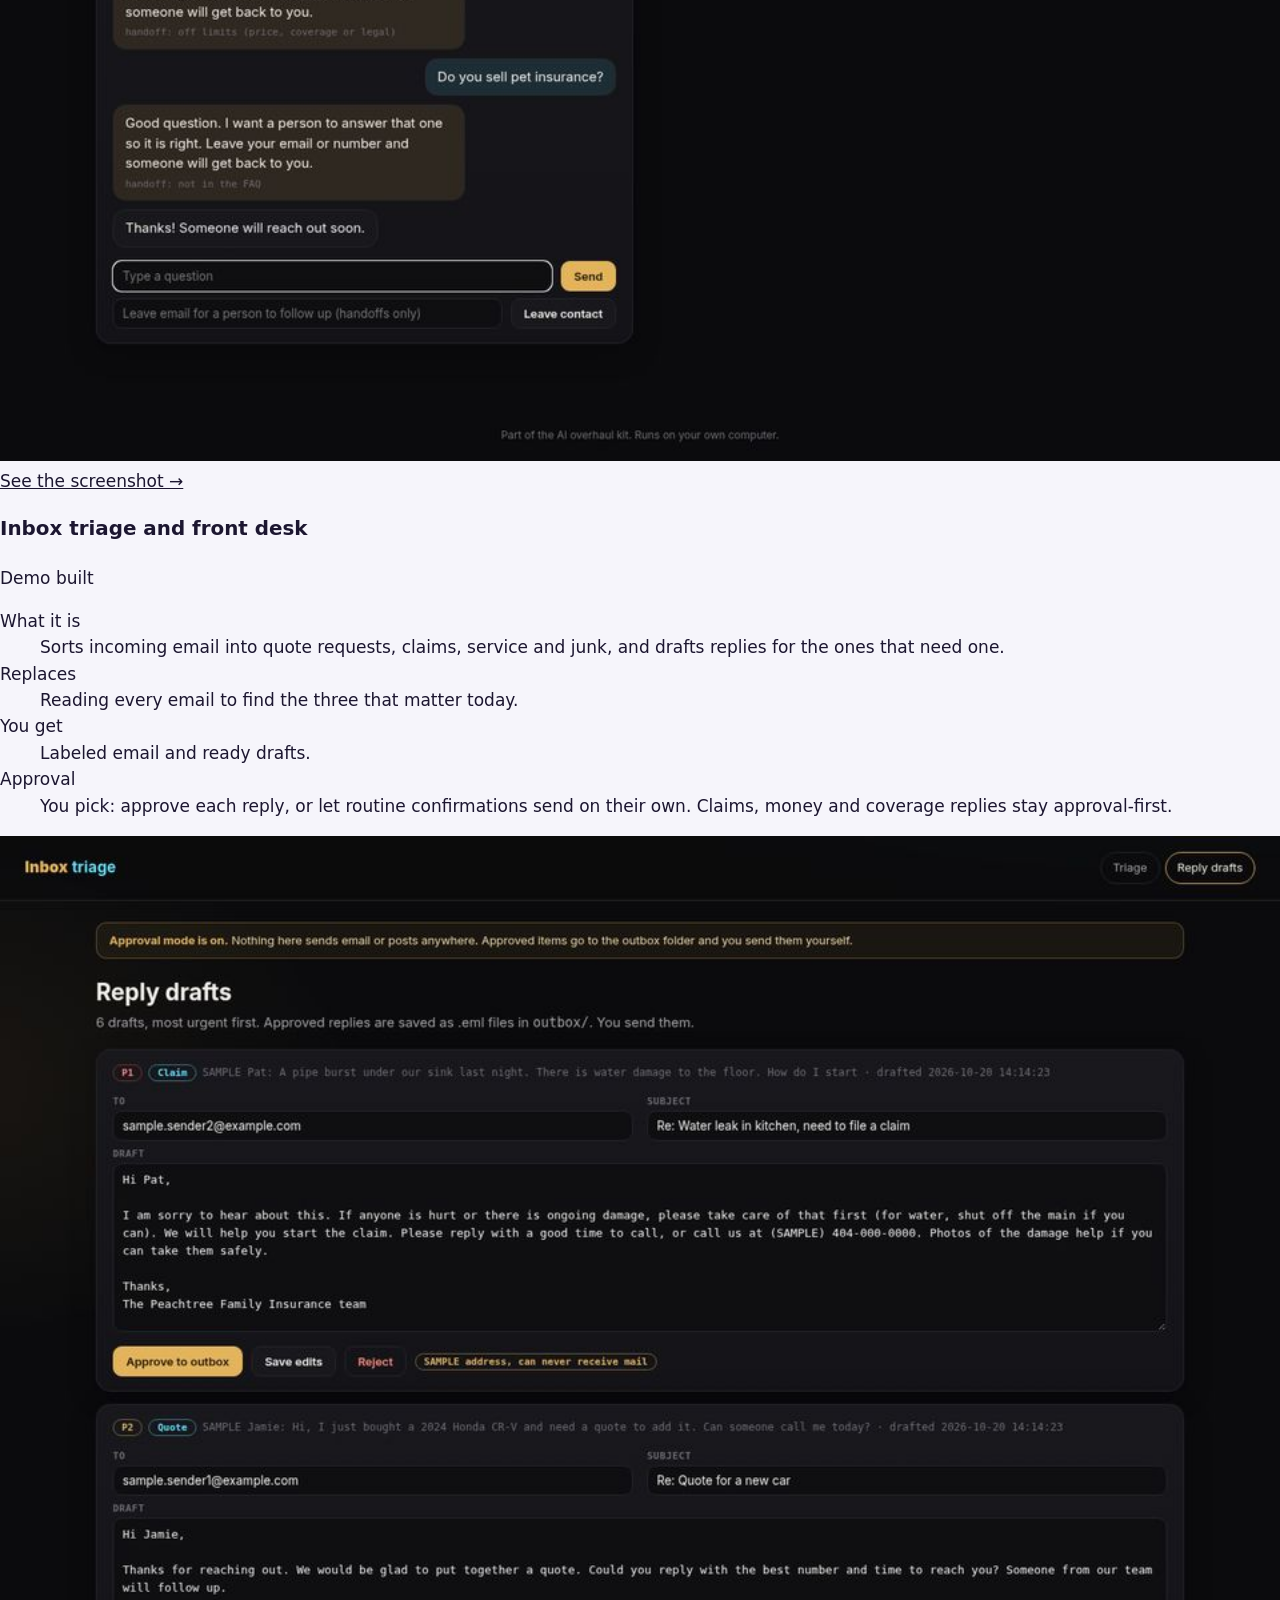
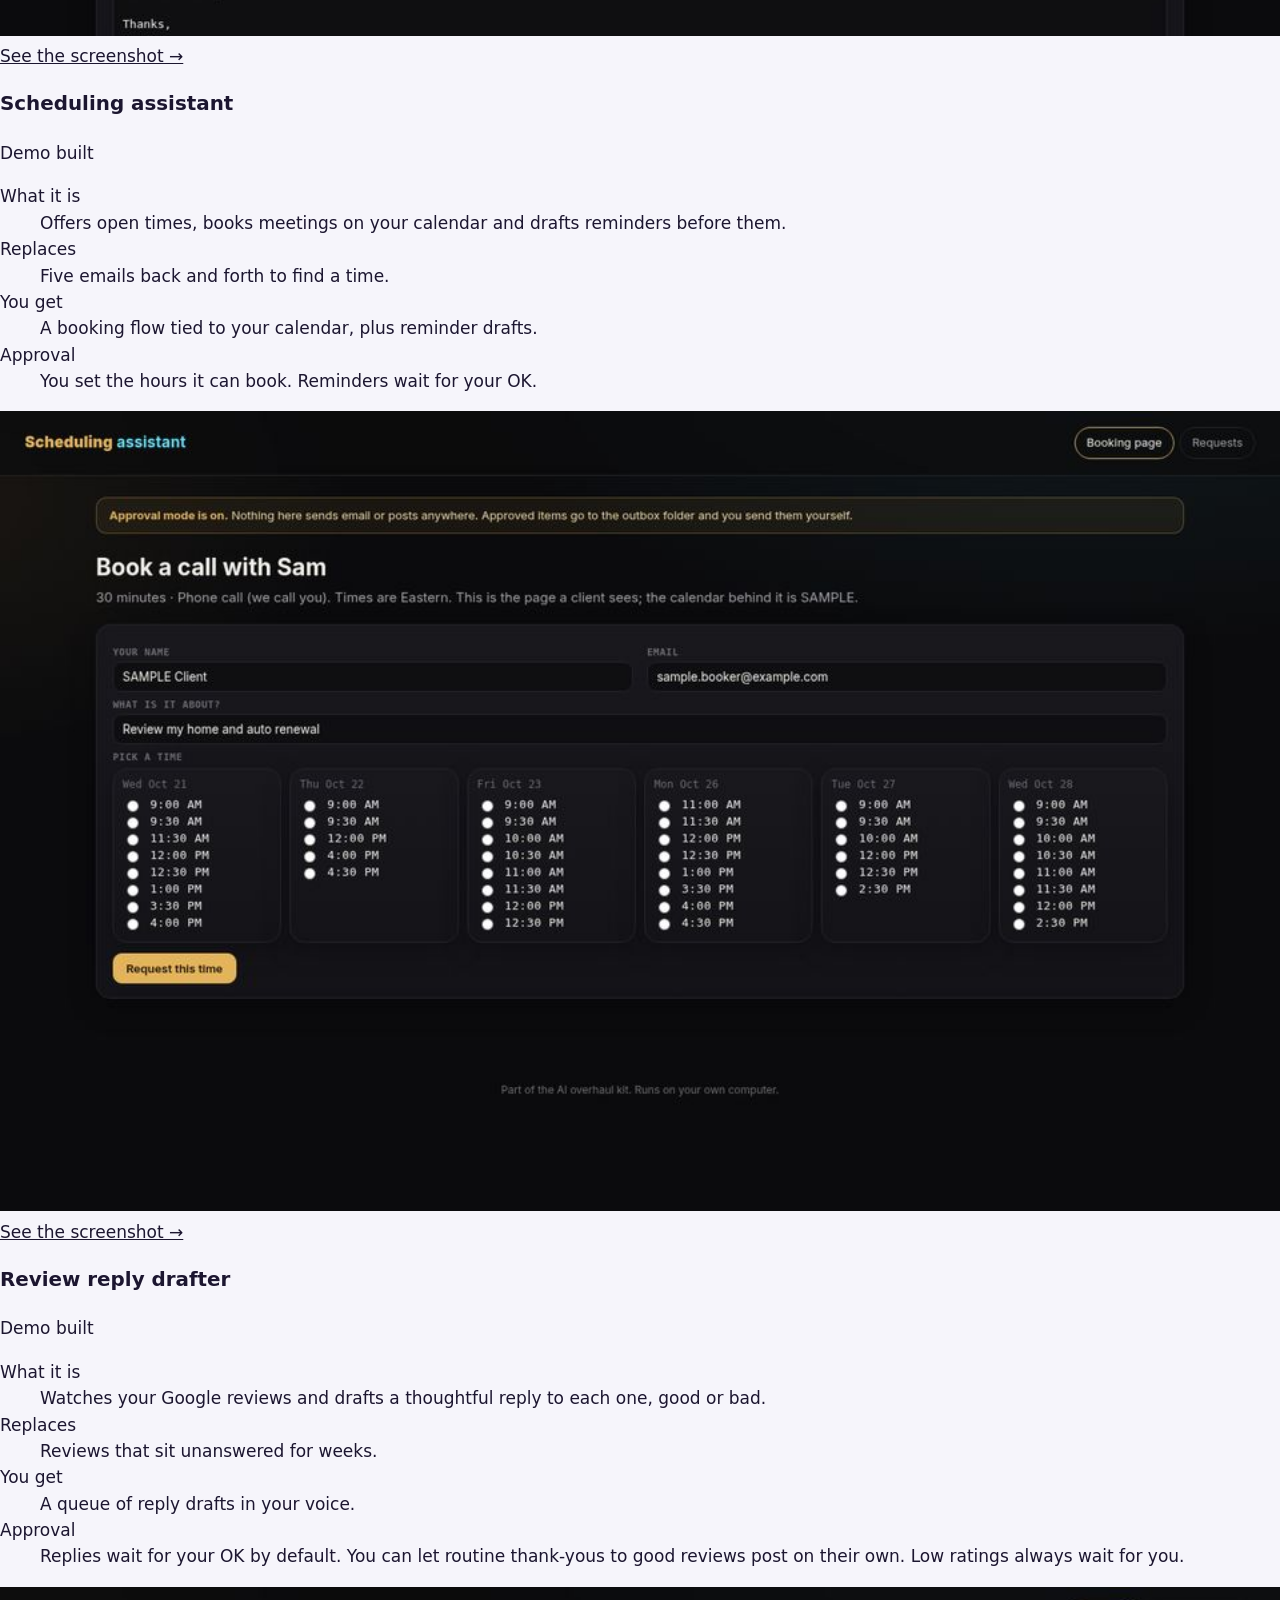
==== commit af607eef: "Point social URLs and the contact form at the consulting address. Replace YOUR-SITE-URL in the Open " ====
--- a/index.html
+++ b/index.html
@@ -2,148 +2,709 @@
 <html lang="en">
 <head>
 <meta charset="utf-8">
-<meta name="viewport" content="width=device-width, initial-scale=1">
-<title>Noah Walsey</title>
-<meta name="description" content="AI assistants for independent agencies and small businesses. Atlanta.">
-<meta property="og:title" content="Noah Walsey">
-<meta property="og:description" content="AI assistants for independent agencies and small businesses. Atlanta.">
+<meta name="viewport" content="width=device-width,initial-scale=1">
+<title>Noah Walsey · AI assistants for independent agencies and small businesses</title>
+<meta name="description" content="I build AI assistants that take repetitive office work off small teams, and nothing leaves the building without your OK. Atlanta.">
+<meta property="og:type" content="website">
+<meta property="og:title" content="Noah Walsey · I build AI assistants that wait for your OK">
+<meta property="og:description" content="AI assistants, workflows and lead machines for independent insurance agencies and small businesses in Atlanta. You choose what waits for your OK.">
 <meta property="og:url" content="https://noahwalsey.com/">
 <meta property="og:image" content="https://noahwalsey.com/og-image.png">
-<meta name="theme-color" content="#ffffff">
-<meta name="color-scheme" content="light">
+<meta property="og:image:alt" content="Noah Walsey: I build AI workflows that do the boring work, and wait for your OK.">
+<meta property="og:image:width" content="1200">
+<meta property="og:image:height" content="630">
+<meta name="twitter:card" content="summary_large_image">
+<meta name="twitter:title" content="Noah Walsey · I build AI assistants that wait for your OK">
+<meta name="twitter:description" content="AI assistants, workflows and lead machines for independent agencies and small businesses in Atlanta.">
+<meta name="twitter:url" content="https://noahwalsey.com/">
+<meta name="twitter:image" content="https://noahwalsey.com/og-image.png">
+<meta name="theme-color" content="#0b0b0d">
+<meta name="color-scheme" content="dark">
+<script>try{if(localStorage.getItem("motion")==="off")document.documentElement.classList.add("motion-off")}catch(e){}</script>
+<link rel="stylesheet" href="assets/style.css">
 <link rel="icon" href="assets/favicon.svg" type="image/svg+xml">
-<link rel="stylesheet" href="assets/style.css">
 </head>
 <body>
 <a class="skip" href="#main">Skip to content</a>
-<div class="page">
-  <header class="top">
-    <a class="brand" href="#home">Noah Walsey</a>
-    <div class="tablist" role="tablist" aria-label="Sections">
-      <button type="button" role="tab" id="tab-home" aria-controls="panel-home" aria-selected="true" tabindex="0" data-tab="home">Home</button>
-      <button type="button" role="tab" id="tab-services" aria-controls="panel-services" aria-selected="false" tabindex="-1" data-tab="services">Services</button>
-      <button type="button" role="tab" id="tab-how" aria-controls="panel-how" aria-selected="false" tabindex="-1" data-tab="how">How it works</button>
-      <button type="button" role="tab" id="tab-about" aria-controls="panel-about" aria-selected="false" tabindex="-1" data-tab="about">About</button>
-    </div>
-  </header>
-
-  <main id="main" tabindex="-1">
-    <section role="tabpanel" id="panel-home" aria-labelledby="tab-home">
-      <h1>AI assistants for independent agencies and small businesses.</h1>
-      <p class="quiet">Atlanta.</p>
-      <p class="links"><a class="btn" href="https://calendly.com/noahwalsey/free-20-minute-ai-scan" target="_blank" rel="noopener">Book a free AI scan</a></p>
-    </section>
-
-    <section role="tabpanel" id="panel-services" aria-labelledby="tab-services" hidden>
-      <div class="tablist sub" role="tablist" aria-label="Service groups">
-        <button type="button" role="tab" id="tab-answer" aria-controls="cat-answer" aria-selected="true" tabindex="0" data-cat="answer">Answer &amp; book</button>
-        <button type="button" role="tab" id="tab-follow" aria-controls="cat-follow" aria-selected="false" tabindex="-1" data-cat="follow">Follow-up</button>
-        <button type="button" role="tab" id="tab-signals" aria-controls="cat-signals" aria-selected="false" tabindex="-1" data-cat="signals">Lead signals</button>
-      </div>
-
-      <div role="tabpanel" id="cat-answer" aria-labelledby="tab-answer">
-        <div class="item" id="voice" data-cat="answer">
-          <button type="button" class="item-btn" aria-expanded="false" aria-controls="voice-panel">Voice receptionist</button>
-          <div class="detail" id="voice-panel" hidden>
-            <p>A missed call gets a text you already approved. The phone assistant stays inside your script.</p>
-            <p class="ex">Example: “Sorry we missed you. This is [Agency].”</p>
-          </div>
+
+<header class="top">
+  <div class="wrap">
+    <a class="brand" href="#top">Noah Walsey · <b>Consulting</b></a>
+    <nav class="links">
+      <a href="#services">Services</a><a href="#work">Work</a><a href="#case">Case study</a><a href="#agencies">For agencies</a><a href="#about">About</a><a href="#faq">FAQ</a>
+    </nav>
+    <div class="btns">
+      <a class="btn" href="assets/Noah_Walsey_Resume.pdf" download>Resume</a>
+      <a class="btn gold" href="https://calendly.com/noahwalsey/free-20-minute-ai-scan" data-booking="https://calendly.com/noahwalsey/free-20-minute-ai-scan" target="_blank" rel="noopener">Book a scan<span class="sr-only"> (opens in a new tab)</span></a>
+    </div>
+  </div>
+</header>
+
+<section class="hero" id="top">
+  <div class="hero-mesh" aria-hidden="true"><i></i><i></i><i></i></div>
+  <canvas class="hero-net" aria-hidden="true"></canvas>
+  <div class="hero-floor" aria-hidden="true"></div>
+  <div class="hero-grain" aria-hidden="true"></div>
+  <div class="hero-inner">
+    <div class="hero-copy">
+      <div class="hero-eyebrow"><span class="dot"></span>Noah Walsey · AI builder · Atlanta, GA</div>
+      <h1 class="hero-h1" aria-label="I build AI agents, workflows, websites and lead machines that do the boring work and wait for your OK.">
+        <span class="ln" aria-hidden="true"><span>I build AI</span></span>
+        <span class="ln" aria-hidden="true"><span><span class="cycle" data-words="agents|workflows|websites|lead machines">agents</span></span></span>
+        <span class="ln" aria-hidden="true"><span class="small">that do the boring work,<br><em>and wait for your OK.</em></span></span>
+      </h1>
+      <p class="hero-lede">I’m a Risk Management student at the University of Georgia (B.B.A., May 2027) working where insurance meets AI. I run my own team of AI assistants every day. Now I set the same thing up for small businesses.</p>
+      <div class="hero-actions">
+        <a class="mag primary" href="https://calendly.com/noahwalsey/free-20-minute-ai-scan" data-booking="https://calendly.com/noahwalsey/free-20-minute-ai-scan" target="_blank" rel="noopener">Book a free 20-minute scan <span class="arr" aria-hidden="true">&rarr;</span><span class="sr-only"> (opens in a new tab)</span></a>
+        <a class="mag ghost" href="#services">See what I build</a>
+        <a class="hero-link" href="https://www.linkedin.com/in/noah-walsey-4870ba28a" target="_blank" rel="noopener">LinkedIn</a>
+      </div>
+    </div>
+    <aside class="console" aria-label="Sample of how my assistants report">
+      <span class="float-chip a"><span class="dot"></span>Front door open</span>
+      <span class="float-chip b"><span class="dot cy"></span>Nothing sends without a yes</span>
+      <div class="console-in">
+        <div class="c-top"><i></i><i></i><i></i><span class="t">Agent console</span><span class="tag">Sample feed</span></div>
+        <div class="c-agents">
+          <div class="c-agent" data-k="cos"><span class="ic">CS</span><span class="nm">Chief of Staff<small>Front door · routes every request</small></span><span class="st on">Running</span></div>
+          <div class="c-agent" data-k="smm"><span class="ic">SM</span><span class="nm">Social media manager<small>Write, build, post, verify</small></span><span class="st on">Running</span></div>
+          <div class="c-agent" data-k="lead"><span class="ic">LL</span><span class="nm">Lead lists<small>Public records, a “why now” per row</small></span><span class="st">Weekly</span></div>
+          <div class="c-agent" data-k="chk"><span class="ic">SC</span><span class="nm">Self-checks<small>Confirms each job actually ran</small></span><span class="st">Every 20 min</span></div>
         </div>
-        <div class="item" id="inbox" data-cat="answer">
-          <button type="button" class="item-btn" aria-expanded="false" aria-controls="inbox-panel">Inbox triage</button>
-          <div class="detail" id="inbox-panel" hidden>
-            <p>Mail is labeled quote, claim, service, or junk. Claims and money wait for a person.</p>
-            <p class="ex">Example: “Can you send renewal options?” lands as a quote.</p>
-          </div>
+        <div class="c-log" aria-hidden="true"></div>
+        <div class="c-approve"><span class="tx"><small>Drafts</small>Reply drafted, waiting for your OK</span><span class="ap">Approve</span></div>
+        <div class="c-foot">Illustrative feed of real jobs · fleet audited Oct 20, 2026</div>
+      </div>
+    </aside>
+  </div>
+  <a class="scroll-cue" href="#work" aria-label="Scroll to the work">Scroll<span></span></a>
+</section>
+
+<main class="wrap" id="main" tabindex="-1">
+
+  <!-- DEMO -->
+  <section id="demo">
+    <div class="kicker mono">See it work · sample walkthrough</div>
+    <h2>A request becomes a draft, <em>then waits for you.</em></h2>
+    <p class="intro">This is how every job runs on my own setup, and how it would run for you. You choose which emails wait for your OK and which routine ones send on their own. The walkthrough below is a sample with placeholders, not a real client or message.</p>
+    <div class="demo" data-stage="4">
+      <ol class="demo-steps">
+        <li data-s="0"><b>Request comes in</b><span>You or your staff ask in plain words.</span></li>
+        <li data-s="1"><b>Assistant writes a draft</b><span>It pulls what it needs and writes the message.</span></li>
+        <li data-s="2"><b>Draft waits for your OK</b><span>Approval-first by default. Routine emails can skip this step if you choose.</span></li>
+        <li data-s="3"><b>You approve, it sends</b><span>One tap, or edit it first.</span></li>
+        <li data-s="4"><b>Logged and checked</b><span>It lands on the tracker and gets a follow-up check.</span></li>
+      </ol>
+      <div class="demo-win" aria-label="Sample approval flow">
+        <div class="c-top"><i></i><i></i><i></i><span class="t">Chief of Staff</span><span class="tag">Sample</span></div>
+        <div class="demo-body">
+          <div class="d-msg d-you s0"><small>You</small>Remind the client whose policy renews in 30 days, and offer to review their options.</div>
+          <div class="d-msg d-bot s1"><small>Assistant</small>Found it on the renewal list. Drafting the reminder now.</div>
+          <div class="d-draft s1">
+            <div class="d-head"><span>To: [Client name]</span><span class="d-pill"><span class="w">Waiting for your OK</span><span class="a">Approved</span></span></div>
+            <div class="d-subj">Your policy renews next month</div>
+            <p>Hi [first name], your policy renews on [renewal date]. Want me to pull together your options before then?</p>
+            <p>[Your name], [Your agency]</p>
+            <div class="d-actions"><span class="d-edit">Edit</span><span class="d-approve">Approve</span></div>
+          </div>
+          <div class="d-msg d-done s4"><small>Assistant</small>Sent. Logged on the tracker, and a follow-up check is set.</div>
         </div>
-        <div class="item" id="chief" data-cat="answer">
-          <button type="button" class="item-btn" aria-expanded="false" aria-controls="chief-panel">Chief of Staff</button>
-          <div class="detail" id="chief-panel" hidden>
-            <p>The team asks in plain words. Anything sent to another person waits for a yes.</p>
+      </div>
+    </div>
+  </section>
+
+  <!-- OFFER -->
+  <section id="offer">
+    <div class="kicker mono">How we start</div>
+    <h2>Three steps, <em>no long contract.</em></h2>
+    <p class="intro">Start with a free scan. If an assistant can’t take the job, I’ll tell you so.</p>
+    <div class="grid3 offer">
+      <div class="card"><div class="num">01 · Free</div><h3>20-minute workflow scan</h3><p>We look at one job your team repeats every week, and I tell you honestly whether an assistant can take it. In person in metro Atlanta or online.</p><p class="isnt"><b>It is not</b> a sales deck.</p></div>
+      <div class="card"><div class="num">02 · 30 days</div><h3>Pilot on one workflow</h3><p>Built on your real examples. It runs read-only beside your team first, then goes live once the output is accurate for 2 weeks.</p><p class="isnt"><b>Fixed fee,</b> quoted after the scan.</p></div>
+      <div class="card"><div class="num">03 · After</div><h3>Hand-off or monthly care</h3><p>You own the setup and I train your team. Or I run, monitor and tune it month to month.</p><p class="isnt"><b>Stop any month</b> if it isn’t saving you time.</p></div>
+    </div>
+    <div class="cta-row"><a class="btn gold" href="https://calendly.com/noahwalsey/free-20-minute-ai-scan" data-booking="https://calendly.com/noahwalsey/free-20-minute-ai-scan" target="_blank" rel="noopener">Book the free scan<span class="sr-only"> (opens in a new tab)</span></a><a class="btn" href="#services">Browse every service</a></div>
+  </section>
+
+  <!-- SERVICES CATALOG -->
+  <section id="services">
+    <div class="kicker mono">Services · everything I can set up</div>
+    <h2>Pick the job. <em>I’ll build the assistant.</em></h2>
+    <p class="intro">Every card says what it is, what it replaces, what you get and where you approve. The tag is honest: <b>Running</b> means I run it on my own work today, <b>Demo built</b> means there’s a working demo you can see, and <b>Set up for you</b> means I build it for your business on request.</p>
+    <!-- CATALOG START (generated by build_catalog.py, do not edit by hand) -->
+    <div class="tabs" role="toolbar" aria-label="Filter services by category" aria-controls="catalog"><button type="button" class="tab on" data-f="all" aria-pressed="true" tabindex="0">All</button><button type="button" class="tab" data-f="leads" aria-pressed="false" tabindex="-1">Get leads</button><button type="button" class="tab" data-f="talk" aria-pressed="false" tabindex="-1">Talk to customers</button><button type="button" class="tab" data-f="marketing" aria-pressed="false" tabindex="-1">Marketing and content</button><button type="button" class="tab" data-f="office" aria-pressed="false" tabindex="-1">Back office</button><button type="button" class="tab" data-f="insurance" aria-pressed="false" tabindex="-1">Insurance-specific</button><button type="button" class="tab" data-f="visibility" aria-pressed="false" tabindex="-1">Owner visibility</button></div>
+    <p class="sr-only" id="svc-count" aria-live="polite"></p>
+    <div class="catalog" id="catalog">
+      <article class="svc" data-cat="leads"><div class="svc-top"><h3>Outreach bot</h3><span class="tagpill tg-demo">Demo built</span></div>
+        <dl><dt>What it is</dt><dd>Finds businesses in public records, writes a personal first email for each, and tracks replies and follow-ups.</dd><dt>Replaces</dt><dd>Copying names out of directories and writing cold emails one at a time.</dd><dt>You get</dt><dd>A ranked lead list, drafted first emails and a reply tracker.</dd><dt>Approval</dt><dd>First emails to new prospects are approval-first by default: you approve each one before it sends. Routine follow-ups can wait for you too, or send on their own. Your choice.</dd></dl><div class="svc-clip"><video class="demo-clip" muted loop playsinline preload="none" width="1280" height="800" poster="assets/clips/kit-outreach.jpg" aria-label="Silent screen recording of the Outreach bot demo running"><source src="assets/clips/kit-outreach.mp4" type="video/mp4"></video></div><a class="shot-link" href="assets/shots/kit-outreach.png" target="_blank" rel="noopener" aria-label="See the Outreach bot screenshot (opens in a new tab)">See the screenshot &rarr;</a></article>
+      <article class="svc" data-cat="leads"><div class="svc-top"><h3>Lead intake to CRM</h3><span class="tagpill tg-demo">Demo built</span></div>
+        <dl><dt>What it is</dt><dd>Takes every web form, call note and email lead and puts it in one clean list with the next step and an owner.</dd><dt>Replaces</dt><dd>Leads scattered across a form inbox, voicemail and a notebook.</dd><dt>You get</dt><dd>One lead list with next steps, plus a drafted first reply for each new lead.</dd><dt>Approval</dt><dd>You pick: approve each first reply, or let the routine “got it, we’ll be in touch” confirmation send on its own.</dd></dl><div class="svc-clip"><video class="demo-clip" muted loop playsinline preload="none" width="1280" height="800" poster="assets/clips/kit-intake.jpg" aria-label="Silent screen recording of the Lead intake to CRM demo running"><source src="assets/clips/kit-intake.mp4" type="video/mp4"></video></div><a class="shot-link" href="assets/shots/kit-intake.png" target="_blank" rel="noopener" aria-label="See the Lead intake to CRM screenshot (opens in a new tab)">See the screenshot &rarr;</a></article>
+      <article class="svc" data-cat="leads"><div class="svc-top"><h3>Lead follow-up to booking</h3><span class="tagpill tg-setup">Set up for you</span></div>
+        <dl><dt>What it is</dt><dd>Keeps new leads warm with timed texts and emails until they book a call.</dd><dt>Replaces</dt><dd>Leads that go cold because no one followed up.</dd><dt>You get</dt><dd>A follow-up sequence matched to your services and hours.</dd><dt>Approval</dt><dd>You approve the sequence once. Then you pick: approve each message, or let routine reminders send on their own.</dd></dl></article>
+      <article class="svc" data-cat="leads marketing"><div class="svc-top"><h3>SMS and email reactivation</h3><span class="tagpill tg-setup">Set up for you</span></div>
+        <dl><dt>What it is</dt><dd>Reaches out to old leads and past customers already sitting in your list.</dd><dt>Replaces</dt><dd>A customer list that never gets used.</dd><dt>You get</dt><dd>A drafted campaign for the people most likely to come back.</dd><dt>Approval</dt><dd>You approve the list and every message.</dd></dl></article>
+      <article class="svc" data-cat="talk"><div class="svc-top"><h3>Voice AI receptionist</h3><span class="tagpill tg-setup">Set up for you</span></div>
+        <dl><dt>What it is</dt><dd>Answers calls, takes the details and books the appointment, then texts you a summary.</dd><dt>Replaces</dt><dd>Missed calls and voicemail tag.</dd><dt>You get</dt><dd>A phone assistant that only says what you approved.</dd><dt>Approval</dt><dd>It works from your script, and anything unusual goes to you.</dd></dl></article>
+      <article class="svc" data-cat="talk leads"><div class="svc-top"><h3>Missed-call text back</h3><span class="tagpill tg-setup">Set up for you</span></div>
+        <dl><dt>What it is</dt><dd>Texts back anyone whose call you missed, so the conversation keeps going.</dd><dt>Replaces</dt><dd>Callers who hang up and call someone else.</dd><dt>You get</dt><dd>A short, friendly text that goes out from your number.</dd><dt>Approval</dt><dd>You write and approve the text once, up front.</dd></dl></article>
+      <article class="svc" data-cat="talk"><div class="svc-top"><h3>FAQ and website chat</h3><span class="tagpill tg-demo">Demo built</span></div>
+        <dl><dt>What it is</dt><dd>Answers common questions on your site from your own FAQ, hours and service list, and hands anything else to you.</dd><dt>Replaces</dt><dd>The same ten questions by phone and email every week.</dd><dt>You get</dt><dd>A chat box that only answers from what you wrote.</dd><dt>Approval</dt><dd>It never quotes prices or coverage, and anything unsure becomes a message for you.</dd></dl><div class="svc-clip"><video class="demo-clip" muted loop playsinline preload="none" width="1280" height="800" poster="assets/clips/kit-chat.jpg" aria-label="Silent screen recording of the FAQ and website chat demo running"><source src="assets/clips/kit-chat.mp4" type="video/mp4"></video></div><a class="shot-link" href="assets/shots/kit-chat.png" target="_blank" rel="noopener" aria-label="See the FAQ and website chat screenshot (opens in a new tab)">See the screenshot &rarr;</a></article>
+      <article class="svc" data-cat="talk office"><div class="svc-top"><h3>Inbox triage and front desk</h3><span class="tagpill tg-demo">Demo built</span></div>
+        <dl><dt>What it is</dt><dd>Sorts incoming email into quote requests, claims, service and junk, and drafts replies for the ones that need one.</dd><dt>Replaces</dt><dd>Reading every email to find the three that matter today.</dd><dt>You get</dt><dd>Labeled email and ready drafts.</dd><dt>Approval</dt><dd>You pick: approve each reply, or let routine confirmations send on their own. Claims, money and coverage replies stay approval-first.</dd></dl><div class="svc-clip"><video class="demo-clip" muted loop playsinline preload="none" width="1280" height="800" poster="assets/clips/kit-inbox.jpg" aria-label="Silent screen recording of the Inbox triage and front desk demo running"><source src="assets/clips/kit-inbox.mp4" type="video/mp4"></video></div><a class="shot-link" href="assets/shots/kit-inbox.png" target="_blank" rel="noopener" aria-label="See the Inbox triage and front desk screenshot (opens in a new tab)">See the screenshot &rarr;</a></article>
+      <article class="svc" data-cat="talk"><div class="svc-top"><h3>Scheduling assistant</h3><span class="tagpill tg-demo">Demo built</span></div>
+        <dl><dt>What it is</dt><dd>Offers open times, books meetings on your calendar and drafts reminders before them.</dd><dt>Replaces</dt><dd>Five emails back and forth to find a time.</dd><dt>You get</dt><dd>A booking flow tied to your calendar, plus reminder drafts.</dd><dt>Approval</dt><dd>You set the hours it can book. Reminders wait for your OK.</dd></dl><div class="svc-clip"><video class="demo-clip" muted loop playsinline preload="none" width="1280" height="800" poster="assets/clips/kit-schedule.jpg" aria-label="Silent screen recording of the Scheduling assistant demo running"><source src="assets/clips/kit-schedule.mp4" type="video/mp4"></video></div><a class="shot-link" href="assets/shots/kit-schedule.png" target="_blank" rel="noopener" aria-label="See the Scheduling assistant screenshot (opens in a new tab)">See the screenshot &rarr;</a></article>
+      <article class="svc" data-cat="talk marketing"><div class="svc-top"><h3>Review reply drafter</h3><span class="tagpill tg-demo">Demo built</span></div>
+        <dl><dt>What it is</dt><dd>Watches your Google reviews and drafts a thoughtful reply to each one, good or bad.</dd><dt>Replaces</dt><dd>Reviews that sit unanswered for weeks.</dd><dt>You get</dt><dd>A queue of reply drafts in your voice.</dd><dt>Approval</dt><dd>Replies wait for your OK by default. You can let routine thank-yous to good reviews post on their own. Low ratings always wait for you.</dd></dl><div class="svc-clip"><video class="demo-clip" muted loop playsinline preload="none" width="1280" height="800" poster="assets/clips/kit-reviews.jpg" aria-label="Silent screen recording of the Review reply drafter demo running"><source src="assets/clips/kit-reviews.mp4" type="video/mp4"></video></div><a class="shot-link" href="assets/shots/kit-reviews.png" target="_blank" rel="noopener" aria-label="See the Review reply drafter screenshot (opens in a new tab)">See the screenshot &rarr;</a></article>
+      <article class="svc" data-cat="marketing"><div class="svc-top"><h3>AI social media manager</h3><span class="tagpill tg-run">Running</span></div>
+        <dl><dt>What it is</dt><dd>Turns one idea into short videos for TikTok, YouTube Shorts and Instagram Reels, checks every frame, posts on schedule and confirms each post went live.</dd><dt>Replaces</dt><dd>Filming, editing and posting the same clip three times by hand.</dd><dt>You get</dt><dd>Videos and captions in your brand, posted on schedule, with a weekly report.</dd><dt>Approval</dt><dd>Nothing posts until you OK the clip and caption.</dd></dl></article>
+      <article class="svc" data-cat="marketing"><div class="svc-top"><h3>Newsletter manager</h3><span class="tagpill tg-demo">Demo built</span></div>
+        <dl><dt>What it is</dt><dd>Collects the week’s news and your updates, drafts a weekly issue in your voice and keeps the subscriber list.</dd><dt>Replaces</dt><dd>The newsletter you keep meaning to send.</dd><dt>You get</dt><dd>A drafted issue each week and an opens report.</dd><dt>Approval</dt><dd>You pick: approve each issue, or let it send on its own on schedule.</dd></dl><div class="svc-clip"><video class="demo-clip" muted loop playsinline preload="none" width="1280" height="800" poster="assets/clips/kit-newsletter.jpg" aria-label="Silent screen recording of the Newsletter manager demo running"><source src="assets/clips/kit-newsletter.mp4" type="video/mp4"></video></div><a class="shot-link" href="assets/shots/kit-newsletter.png" target="_blank" rel="noopener" aria-label="See the Newsletter manager screenshot (opens in a new tab)">See the screenshot &rarr;</a></article>
+      <article class="svc" data-cat="marketing leads"><div class="svc-top"><h3>Facebook ads with split tests</h3><span class="tagpill tg-setup">Set up for you</span></div>
+        <dl><dt>What it is</dt><dd>Runs several ad versions side by side, keeps the winners and cuts the losers.</dd><dt>Replaces</dt><dd>Guessing which ad works.</dd><dt>You get</dt><dd>Ad versions, a test plan and a plain weekly readout.</dd><dt>Approval</dt><dd>You approve every ad and the budget before anything runs.</dd></dl></article>
+      <article class="svc" data-cat="marketing"><div class="svc-top"><h3>AI video ads</h3><span class="tagpill tg-setup">Set up for you</span></div>
+        <dl><dt>What it is</dt><dd>Short ad videos made with AI for your offer and your area.</dd><dt>Replaces</dt><dd>Paying a studio for every new ad.</dd><dt>You get</dt><dd>A batch of ad cuts to test.</dd><dt>Approval</dt><dd>You approve each cut. AI content is disclosed where the platform requires it.</dd></dl></article>
+      <article class="svc" data-cat="marketing"><div class="svc-top"><h3>Websites and landing pages</h3><span class="tagpill tg-demo">Demo built</span></div>
+        <dl><dt>What it is</dt><dd>Fast, clean pages that explain what you do and capture the lead.</dd><dt>Replaces</dt><dd>An outdated site that doesn’t bring in calls.</dd><dt>You get</dt><dd>A page you own, with a form that reaches you.</dd><dt>Approval</dt><dd>You approve the copy and design before it goes live.</dd></dl><a class="shot-link" href="assets/shots/site-hero.png" target="_blank" rel="noopener" aria-label="See the Websites and landing pages screenshot (opens in a new tab)">See the screenshot &rarr;</a></article>
+      <article class="svc" data-cat="marketing"><div class="svc-top"><h3>AI search visibility check</h3><span class="tagpill tg-setup">Set up for you</span></div>
+        <dl><dt>What it is</dt><dd>Checks whether AI assistants and search recommend your business, and who they name instead.</dd><dt>Replaces</dt><dd>Not knowing why the phone is quiet.</dd><dt>You get</dt><dd>A one-page snapshot and three fixes to try.</dd><dt>Approval</dt><dd>A report for you only.</dd></dl></article>
+      <article class="svc" data-cat="marketing visibility"><div class="svc-top"><h3>Tracking and attribution</h3><span class="tagpill tg-setup">Set up for you</span></div>
+        <dl><dt>What it is</dt><dd>Shows which ad, post or call actually brought in each customer.</dd><dt>Replaces</dt><dd>Spending without knowing what works.</dd><dt>You get</dt><dd>Tagged links, call sources and one simple view.</dd><dt>Approval</dt><dd>Read-only. It changes nothing on its own.</dd></dl></article>
+      <article class="svc" data-cat="office"><div class="svc-top"><h3>Document intake</h3><span class="tagpill tg-demo">Demo built</span></div>
+        <dl><dt>What it is</dt><dd>Reads the forms and PDFs people send you and pulls the fields into a spreadsheet row.</dd><dt>Replaces</dt><dd>Retyping applications and forms by hand.</dd><dt>You get</dt><dd>Clean rows in a sheet, ready to use.</dd><dt>Approval</dt><dd>Each row is flagged until someone checks it against the original.</dd></dl><div class="svc-clip"><video class="demo-clip" muted loop playsinline preload="none" width="1280" height="800" poster="assets/clips/kit-docs.jpg" aria-label="Silent screen recording of the Document intake demo running"><source src="assets/clips/kit-docs.mp4" type="video/mp4"></video></div><a class="shot-link" href="assets/shots/kit-docs.png" target="_blank" rel="noopener" aria-label="See the Document intake screenshot (opens in a new tab)">See the screenshot &rarr;</a></article>
+      <article class="svc" data-cat="office"><div class="svc-top"><h3>Inbox to tracker</h3><span class="tagpill tg-run">Running</span></div>
+        <dl><dt>What it is</dt><dd>Turns deal and lead emails into tracker updates on a schedule.</dd><dt>Replaces</dt><dd>Copying details from email into a spreadsheet.</dd><dt>You get</dt><dd>A tracker that stays current, twice a weekday.</dd><dt>Approval</dt><dd>It updates your tracker only. Nothing is sent.</dd></dl></article>
+      <article class="svc" data-cat="office"><div class="svc-top"><h3>Timecard to invoice</h3><span class="tagpill tg-setup">Set up for you</span></div>
+        <dl><dt>What it is</dt><dd>Turns timecards into invoices and routes a weekly report.</dd><dt>Replaces</dt><dd>Hours of billing prep every week.</dd><dt>You get</dt><dd>Invoices ready to review and a report for the owner.</dd><dt>Approval</dt><dd>Every invoice waits for review before it goes out.</dd></dl></article>
+      <article class="svc" data-cat="office leads"><div class="svc-top"><h3>AI CRM</h3><span class="tagpill tg-setup">Set up for you</span></div>
+        <dl><dt>What it is</dt><dd>Every lead, call and follow-up in one place, kept up to date by AI.</dd><dt>Replaces</dt><dd>A CRM nobody updates.</dd><dt>You get</dt><dd>One clean pipeline with next steps.</dd><dt>Approval</dt><dd>Outgoing messages wait for your OK.</dd></dl></article>
+      <article class="svc" data-cat="office visibility"><div class="svc-top"><h3>Chief of Staff and custom agents</h3><span class="tagpill tg-run">Running</span></div>
+        <dl><dt>What it is</dt><dd>One front door your team talks to, with small assistants behind it that each own one job.</dd><dt>Replaces</dt><dd>Tasks that slip because no one owns them.</dd><dt>You get</dt><dd>A board, an approvals list and assistants sized to your team.</dd><dt>Approval</dt><dd>Anything that touches another person waits for a yes.</dd></dl></article>
+      <article class="svc" data-cat="office marketing talk"><div class="svc-top"><h3>Complete AI overhaul</h3><span class="tagpill tg-setup">Set up for you</span></div>
+        <dl><dt>What it is</dt><dd>Website, intake, CRM, follow-up and back office rebuilt around AI, one piece at a time.</dd><dt>Replaces</dt><dd>A patchwork of tools that don’t talk to each other.</dd><dt>You get</dt><dd>A step-by-step plan, then each piece built and handed off.</dd><dt>Approval</dt><dd>You approve each step before the next one starts.</dd></dl></article>
+      <article class="svc" data-cat="insurance"><div class="svc-top"><h3>Renewal and quote reminders</h3><span class="tagpill tg-demo">Demo built</span></div>
+        <dl><dt>What it is</dt><dd>Reads your policy list, catches renewals at 60, 30 and 14 days plus anything lapsed, drafts the reminder and builds a call list.</dd><dt>Replaces</dt><dd>Renewal spreadsheets and sticky notes.</dd><dt>You get</dt><dd>A most-urgent-first queue of reminders and a call list.</dd><dt>Approval</dt><dd>You pick: approve each reminder, or let routine renewal reminders send on their own. Anything about coverage or money stays approval-first.</dd></dl><div class="svc-clip"><video class="demo-clip" muted loop playsinline preload="none" width="1280" height="800" poster="assets/clips/kit-renewals.jpg" aria-label="Silent screen recording of the Renewal and quote reminders demo running"><source src="assets/clips/kit-renewals.mp4" type="video/mp4"></video></div><a class="shot-link" href="assets/shots/kit-renewals.png" target="_blank" rel="noopener" aria-label="See the Renewal and quote reminders screenshot (opens in a new tab)">See the screenshot &rarr;</a></article>
+      <article class="svc" data-cat="insurance office"><div class="svc-top"><h3>Certificate request helper</h3><span class="tagpill tg-setup">Set up for you</span></div>
+        <dl><dt>What it is</dt><dd>Spots certificate requests in the inbox, pulls the details and drafts the request and reply.</dd><dt>Replaces</dt><dd>COI requests buried between calls.</dd><dt>You get</dt><dd>Drafts ready for staff, logged on a tracker.</dd><dt>Approval</dt><dd>Staff reviews and approves every certificate and reply.</dd></dl></article>
+      <article class="svc" data-cat="insurance office"><div class="svc-top"><h3>Loss run tracker</h3><span class="tagpill tg-setup">Set up for you</span></div>
+        <dl><dt>What it is</dt><dd>Drafts loss run requests to carriers and tracks each one until it comes back.</dd><dt>Replaces</dt><dd>Chasing carriers from memory.</dd><dt>You get</dt><dd>A list of open requests and drafted nudges.</dd><dt>Approval</dt><dd>You approve every request before it goes out.</dd></dl></article>
+      <article class="svc" data-cat="visibility"><div class="svc-top"><h3>Weekly owner report</h3><span class="tagpill tg-demo">Demo built</span></div>
+        <dl><dt>What it is</dt><dd>Every Monday, one short email with what came in, what is waiting on you and what renews this week.</dd><dt>Replaces</dt><dd>Digging through five tools to know where things stand.</dd><dt>You get</dt><dd>One Monday email to you only.</dd><dt>Approval</dt><dd>It drafts the report to you. Nothing goes to anyone else.</dd></dl><div class="svc-clip"><video class="demo-clip" muted loop playsinline preload="none" width="1280" height="800" poster="assets/clips/kit-ownerreport.jpg" aria-label="Silent screen recording of the Weekly owner report demo running"><source src="assets/clips/kit-ownerreport.mp4" type="video/mp4"></video></div><a class="shot-link" href="assets/shots/kit-ownerreport.png" target="_blank" rel="noopener" aria-label="See the Weekly owner report screenshot (opens in a new tab)">See the screenshot &rarr;</a></article>
+      <article class="svc" data-cat="visibility"><div class="svc-top"><h3>Live dashboards and daily audit</h3><span class="tagpill tg-run">Running</span></div>
+        <dl><dt>What it is</dt><dd>A daily operations dashboard and pipeline board, rebuilt from the source data, with an audit of every assistant.</dd><dt>Replaces</dt><dd>Not knowing what ran and what broke.</dd><dt>You get</dt><dd>One screen per job, last-updated time and “unknown” instead of guesses.</dd><dt>Approval</dt><dd>Read-only.</dd></dl></article>
+      <article class="svc" data-cat="insurance leads"><div class="svc-top"><h3>Signal Desk: Comp Clock</h3><span class="tagpill tg-run">Running</span></div><div class="svc-stat"><b>1,143</b> Georgia employers renewing in 90 days<small>pulled Oct 20, 2026, 1:46 PM ET</small></div>
+        <dl><dt>What it is</dt><dd>Georgia companies whose Texas comp policy renews in the next 90 days.</dd><dt>Replaces</dt><dd>Stale bought lists and guessing who to call.</dd><dt>You get</dt><dd>A workers’ comp lead list, re-pulled from the public source, with a “why now” on every row.</dd><dt>Approval</dt><dd>You choose who to contact. Phone numbers and emails are never shown, and people appear as initials.</dd></dl><a class="shot-link" href="assets/shots/machine-comp-clock.png" target="_blank" rel="noopener" aria-label="See the Signal Desk: Comp Clock screenshot (opens in a new tab)">See the screenshot &rarr;</a></article>
+      <article class="svc" data-cat="insurance leads"><div class="svc-top"><h3>Signal Desk: Fresh Raise</h3><span class="tagpill tg-run">Running</span></div><div class="svc-stat"><b>81</b> Georgia operating companies on my list<small>pulled Oct 20, 2026, 1:45 PM ET</small></div>
+        <dl><dt>What it is</dt><dd>Georgia companies that just told the SEC they raised money.</dd><dt>Replaces</dt><dd>Stale bought lists and guessing who to call.</dd><dt>You get</dt><dd>A benefits and d&amp;o lead list, re-pulled from the public source, with a “why now” on every row.</dd><dt>Approval</dt><dd>You choose who to contact. Phone numbers and emails are never shown, and people appear as initials.</dd></dl><a class="shot-link" href="assets/shots/machine-fresh-raise.png" target="_blank" rel="noopener" aria-label="See the Signal Desk: Fresh Raise screenshot (opens in a new tab)">See the screenshot &rarr;</a></article>
+      <article class="svc" data-cat="insurance leads"><div class="svc-top"><h3>Signal Desk: New Haulers</h3><span class="tagpill tg-run">Running</span></div><div class="svc-stat"><b>372</b> new for-hire carriers in Georgia<small>pulled Oct 20, 2026, 1:46 PM ET</small></div>
+        <dl><dt>What it is</dt><dd>New for-hire trucking companies registered in Georgia this month.</dd><dt>Replaces</dt><dd>Stale bought lists and guessing who to call.</dd><dt>You get</dt><dd>A commercial auto lead list, re-pulled from the public source, with a “why now” on every row.</dd><dt>Approval</dt><dd>You choose who to contact. Phone numbers and emails are never shown, and people appear as initials.</dd></dl><a class="shot-link" href="assets/shots/machine-new-haulers.png" target="_blank" rel="noopener" aria-label="See the Signal Desk: New Haulers screenshot (opens in a new tab)">See the screenshot &rarr;</a></article>
+      <article class="svc" data-cat="insurance leads"><div class="svc-top"><h3>Signal Desk: Storm Desk</h3><span class="tagpill tg-run">Running</span></div><div class="svc-stat"><b>25</b> reports in Georgia<small>pulled Oct 20, 2026, 1:47 PM ET</small></div>
+        <dl><dt>What it is</dt><dd>Every hail, wind and tornado report across Georgia and the Southeast, last 30 days.</dd><dt>Replaces</dt><dd>Stale bought lists and guessing who to call.</dd><dt>You get</dt><dd>A property claims lead list, re-pulled from the public source, with a “why now” on every row.</dd><dt>Approval</dt><dd>You choose who to contact. Phone numbers and emails are never shown, and people appear as initials.</dd></dl><a class="shot-link" href="assets/shots/machine-storm-desk.png" target="_blank" rel="noopener" aria-label="See the Signal Desk: Storm Desk screenshot (opens in a new tab)">See the screenshot &rarr;</a></article>
+      <article class="svc" data-cat="insurance leads"><div class="svc-top"><h3>Signal Desk: New Agencies</h3><span class="tagpill tg-run">Running</span></div><div class="svc-stat"><b>1,673</b> agencies newly licensed in 90 days<small>pulled Oct 20, 2026, 1:49 PM ET</small></div>
+        <dl><dt>What it is</dt><dd>Insurance agencies that just got licensed in Texas, Georgia-based ones first.</dd><dt>Replaces</dt><dd>Stale bought lists and guessing who to call.</dd><dt>You get</dt><dd>A agency vendors lead list, re-pulled from the public source, with a “why now” on every row.</dd><dt>Approval</dt><dd>You choose who to contact. Phone numbers and emails are never shown, and people appear as initials.</dd></dl><a class="shot-link" href="assets/shots/machine-new-agencies.png" target="_blank" rel="noopener" aria-label="See the Signal Desk: New Agencies screenshot (opens in a new tab)">See the screenshot &rarr;</a></article>
+      <article class="svc" data-cat="insurance leads"><div class="svc-top"><h3>Signal Desk: Nonprofit Ledger</h3><span class="tagpill tg-run">Running</span></div><div class="svc-stat"><b>1,231</b> metro Atlanta charities on my list<small>pulled Oct 20, 2026, 1:50 PM ET</small></div>
+        <dl><dt>What it is</dt><dd>Every mid-size metro Atlanta charity, with its own 990 numbers.</dd><dt>Replaces</dt><dd>Stale bought lists and guessing who to call.</dd><dt>You get</dt><dd>A nonprofit d&amp;o lead list, re-pulled from the public source, with a “why now” on every row.</dd><dt>Approval</dt><dd>You choose who to contact. Phone numbers and emails are never shown, and people appear as initials.</dd></dl><a class="shot-link" href="assets/shots/machine-nonprofit-ledger.png" target="_blank" rel="noopener" aria-label="See the Signal Desk: Nonprofit Ledger screenshot (opens in a new tab)">See the screenshot &rarr;</a></article>
+      <article class="svc" data-cat="insurance leads"><div class="svc-top"><h3>Signal Desk: Device Clears</h3><span class="tagpill tg-run">Running</span></div><div class="svc-stat"><b>27</b> Georgia clearances in 2026<small>pulled Oct 20, 2026, 1:51 PM ET</small></div>
+        <dl><dt>What it is</dt><dd>Georgia companies the FDA cleared to sell a new medical device this year.</dd><dt>Replaces</dt><dd>Stale bought lists and guessing who to call.</dd><dt>You get</dt><dd>A product liability lead list, re-pulled from the public source, with a “why now” on every row.</dd><dt>Approval</dt><dd>You choose who to contact. Phone numbers and emails are never shown, and people appear as initials.</dd></dl><a class="shot-link" href="assets/shots/machine-device-clears.png" target="_blank" rel="noopener" aria-label="See the Signal Desk: Device Clears screenshot (opens in a new tab)">See the screenshot &rarr;</a></article>
+    </div>
+    <button type="button" class="btn show-all" id="show-all" aria-controls="catalog" aria-expanded="false" hidden>Show all</button>
+    <!-- CATALOG END -->
+    <div class="cta-row"><a class="btn gold" href="https://calendly.com/noahwalsey/free-20-minute-ai-scan" data-booking="https://calendly.com/noahwalsey/free-20-minute-ai-scan" target="_blank" rel="noopener">Not sure which one? Book the free scan<span class="sr-only"> (opens in a new tab)</span></a></div>
+  </section>
+
+  <!-- WORK -->
+  <section id="work">
+    <div class="kicker mono">Showcase · work I’ve built</div>
+    <h2>Things I’ve already built, <em>running on my own work.</em></h2>
+    <p class="intro">Every project here is something I run for myself today. Tap a row to see what it does and what it would look like for your business.</p>
+    <div class="receipts">
+      <div><b>40</b><span>assistants on my fleet audit</span><small>Oct 20, 2026</small></div>
+      <div><b>7</b><span>lead machines on live public data</span><small>pulled Oct 20, 2026</small></div>
+      <div><b>20 min</b><span>between self-checks on posting jobs</span><small>my own schedule</small></div>
+      <div><b>1</b><span>approvals list, nothing sends without a yes</span><small>house rule</small></div>
+    </div>
+    <div class="floor">
+      <details open>
+        <summary><span class="dot"></span><span class="name">AI social media manager</span><span class="tag">Write, build, post, verify</span><span class="state">Running</span><span class="chev">&rsaquo;</span></summary>
+        <div class="body">
+          <div>
+            <h3>What it does</h3>
+            <ul>
+              <li>A team of assistants that writes, builds and posts short-form videos on a schedule to TikTok, YouTube Shorts and Instagram Reels.</li>
+              <li>Checks every frame for legibility and safe zones before anything posts.</li>
+              <li>Confirms each post actually went live, checking every 20 minutes, and makes up any missed slot.</li>
+              <li>Cross-posts a fresh version of each video to YouTube Shorts and Instagram Reels with a new hook, a new title and licensed royalty-free music.</li>
+              <li>Reports on a dashboard with one row per account, a last-updated time, and “unknown” instead of guesses.</li>
+            </ul>
+            <span class="chip">TikTok</span> <span class="chip">YouTube Shorts</span> <span class="chip">Instagram Reels</span> <span class="chip">Frame checks</span> <span class="chip">Live verification</span>
+          </div>
+          <div>
+            <h3>For a client</h3>
+            <p>Your brand’s short videos made and posted on schedule to TikTok, YouTube Shorts and Instagram Reels, every post checked before and after it goes out, and one weekly report. You approve every post.</p>
           </div>
         </div>
-      </div>
-
-      <div role="tabpanel" id="cat-follow" aria-labelledby="tab-follow" hidden>
-        <div class="item" id="follow-up" data-cat="follow">
-          <button type="button" class="item-btn" aria-expanded="false" aria-controls="follow-panel">Lead follow-up</button>
-          <div class="detail" id="follow-panel" hidden>
-            <p>New leads get a short sequence until they book or ask you to stop.</p>
-            <p class="ex">Example: day 0, day 2, then a last note.</p>
+      </details>
+
+      <details>
+        <summary><span class="dot"></span><span class="name">Signal Desk: insurance lead machines</span><span class="tag">Public records to leads</span><span class="state">Running</span><span class="chev">&rsaquo;</span></summary>
+        <div class="body">
+          <div>
+            <h3>What it does</h3>
+            <ul>
+              <li>7 machines, each reading one free government file or API and filtering it down to businesses that likely need coverage now.</li>
+              <li>Each row carries its “why now” reason, like a new trucking authority, a comp renewal inside 90 days or a first device clearance.</li>
+              <li>Every number comes from the source, missing data says “unknown,” and people show as initials. No phone numbers or emails.</li>
+            </ul>
+            <span class="chip">Commercial auto</span> <span class="chip">Workers’ comp</span> <span class="chip">Property claims</span> <span class="chip">D&amp;O</span>
+          </div>
+          <div>
+            <h3>For a client</h3>
+            <p>A weekly list for your lines and your territory, re-pulled from the source, with the reason to call on every row. See the case study below.</p>
           </div>
         </div>
-        <div class="item" id="renewals" data-cat="follow">
-          <button type="button" class="item-btn" aria-expanded="false" aria-controls="renewals-panel">Renewal reminders</button>
-          <div class="detail" id="renewals-panel" hidden>
-            <p>60, 30, and 14 days become a call list and a draft. You decide what can send.</p>
+      </details>
+      <details>
+        <summary><span class="dot"></span><span class="name">AI Chief of Staff + assistant fleet</span><span class="tag">The front door</span><span class="state">Running</span><span class="chev">›</span></summary>
+        <div class="body">
+          <div>
+            <h3>What it does</h3>
+            <ul>
+              <li>One Chief of Staff assistant takes every request and routes it to a desk assistant with one job.</li>
+              <li>Keeps a single board and one approvals list, so nothing gets re-asked or lost.</li>
+              <li>Drafts emails and messages as cards. I tap approve before anything goes out.</li>
+              <li>A daily audit checks every assistant’s schedule and flags waste and problems on a dashboard.</li>
+            </ul>
+          </div>
+          <div>
+            <h3>For a client</h3>
+            <p>Same shape, sized to your team: one front door your staff can talk to, with a few assistants behind it that each own one boring job.</p>
           </div>
         </div>
-        <div class="item" id="social" data-cat="follow">
-          <button type="button" class="item-btn" aria-expanded="false" aria-controls="social-panel">Social media</button>
-          <div class="detail" id="social-panel" hidden>
-            <p>A short video posts only after you approve the clip and the caption.</p>
+      </details>
+
+      <details>
+        <summary><span class="dot"></span><span class="name">Live dashboards</span><span class="tag">One screen per job</span><span class="state">Running</span><span class="chev">›</span></summary>
+        <div class="body">
+          <div>
+            <h3>What it does</h3>
+            <ul>
+              <li>A daily operations dashboard and a pipeline board, each rebuilt from the source data.</li>
+              <li>Unknown numbers show as “unknown” instead of guesses. Times are shown in Eastern.</li>
+            </ul>
+          </div>
+          <div>
+            <h3>For a client</h3>
+            <p>A Monday one-pager: what ran, what it found, and what is waiting on you.</p>
           </div>
         </div>
-        <div class="item" id="report" data-cat="follow">
-          <button type="button" class="item-btn" aria-expanded="false" aria-controls="report-panel">Weekly report</button>
-          <div class="detail" id="report-panel" hidden>
-            <p>One Monday email: what came in, what is waiting, and what is unknown.</p>
-            <p class="ex">Example figures only. Not a real week.</p>
+      </details>
+
+      <details>
+        <summary><span class="dot amber"></span><span class="name">Back-office prototype for a small Atlanta firm</span><span class="tag">Timecard to invoice</span><span class="state">In build</span><span class="chev">›</span></summary>
+        <div class="body">
+          <div>
+            <h3>What it does</h3>
+            <ul>
+              <li>A working demo that turns timecards into invoices and routes a distribution report.</li>
+              <li>Built as a first client pilot. Details stay private until the client says otherwise.</li>
+            </ul>
+          </div>
+          <div>
+            <h3>Status</h3>
+            <p>Prototype built. Pilot not started yet.</p>
           </div>
         </div>
-      </div>
-
-      <div role="tabpanel" id="cat-signals" aria-labelledby="tab-signals" hidden>
-        <div class="item" id="signal-desk" data-cat="signals">
-          <button type="button" class="item-btn" aria-expanded="false" aria-controls="signal-panel">Signal Desk</button>
-          <div class="detail" id="signal-panel" hidden>
-            <p>Watches public records, such as new licenses, permits, and funding rounds. You get a daily list, with the reason each lead is on it.</p>
-            <ul class="examples">
-              <li>Comp Clock. Example employer, renewal inside 90 days.</li>
-              <li>Fresh Raise. Example company, funding notice this month.</li>
-              <li>New Agencies. Example agency, license issued this month.</li>
-              <li>Storm Desk. Example county, hail report in the last 30 days.</li>
-            </ul>
-            <p class="ex">Example rows. Not real leads.</p>
-          </div>
+      </details>
+    </div>
+
+    <div style="height:36px"></div>
+    <div class="kicker mono">The workflow · AI social media manager</div>
+    <div class="steps flow">
+      <div class="step"><div class="mono">Step 1</div><h3>Idea</h3><p>Topics picked and checked against what has already run.</p></div>
+      <div class="step"><div class="mono">Step 2</div><h3>Script</h3><p>A short script with a strong opening line.</p></div>
+      <div class="step"><div class="mono">Step 3</div><h3>Build video</h3><p>Voice, visuals and captions assembled into a vertical video.</p></div>
+      <div class="step"><div class="mono">Step 4</div><h3>Frame check</h3><p>Every frame checked for legibility and safe zones.</p></div>
+      <div class="step"><div class="mono">Step 5</div><h3>Post</h3><p>Published on schedule to TikTok.</p></div>
+      <div class="step"><div class="mono">Step 6</div><h3>Verify live</h3><p>Checked every 20 minutes. A missed slot gets a make-up post.</p></div>
+      <div class="step"><div class="mono">Step 7</div><h3>Cross-post</h3><p>A fresh version goes to YouTube Shorts and Instagram Reels with a new hook, title and licensed music.</p></div>
+      <div class="step"><div class="mono">Step 8</div><h3>Weekly report</h3><p>One row per account, last-updated time, “unknown” instead of guesses.</p></div>
+    </div>
+  </section>
+
+  <!-- CASE STUDY -->
+  <section id="case">
+    <div class="kicker mono">Case study · my own build</div>
+    <h2>One public file, <em>one clean call list.</em></h2>
+    <p class="intro">New Haulers is one of my seven Signal Desk machines, all listed in the services catalog. It reads the federal trucking census and keeps only brand-new Georgia carriers that haul for hire. These counts are copied from its saved run.</p>
+    <div class="case">
+      <div class="funnel">
+        <div class="fstep all"><div class="fbar" style="width:100%"></div><div class="flab"><b>510</b> Georgia USDOT records added in 30 days</div></div>
+        <div class="fstep cut"><div class="fbar" style="width:26%"></div><div class="flab"><b>minus 135</b> set aside: private fleets, not for hire</div></div>
+        <div class="fstep cut"><div class="fbar" style="width:4%"></div><div class="flab"><b>minus 3</b> set aside: government</div></div>
+        <div class="fstep keep"><div class="fbar" style="width:73%"></div><div class="flab"><b>372</b> for-hire carriers on my list</div></div>
+        <div class="fnote"><b>228</b> of them based in metro Atlanta.</div>
+        <div class="src mono">Source: FMCSA Motor Carrier Census · window Sep 20, 2026 to Oct 20, 2026 · pulled Oct 20, 2026, 1:46 PM ET</div>
+      </div>
+      <div class="case-side">
+        <h3>Why now</h3>
+        <p>A new for-hire carrier has to file proof of auto liability before its authority goes active. That makes this the cleanest new-business commercial auto list in the state.</p>
+        <span class="samplebadge">SAMPLE ROWS · NOT REAL LEADS</span>
+        <table class="sample">
+          <tr><th>Trigger</th><th>Who</th><th>Why now</th></tr>
+          <tr><td><span class="trig t-gold">NEW</span></td><td>New carrier, 3 trucks</td><td>For hire, liability filing needed before authority goes active</td></tr>
+          <tr><td><span class="trig t-green">NEW</span></td><td>Owner-operator, 1 truck</td><td>Added this month, metro Atlanta</td></tr>
+        </table>
+        <p class="fine">Truck counts are what each carrier declared, not an audit. Addresses, phone numbers and emails are on the federal record, but I never show them.</p>
+      </div>
+    </div>
+  </section>
+
+  <!-- AGENCIES -->
+  <section id="agencies">
+    <div class="kicker mono">For independent agencies</div>
+    <h2>Built for how agencies <em>actually work.</em></h2>
+    <p class="intro">I study insurance and risk and work part-time in insurance operations, so I start with the jobs that fill an agency’s inbox. I work around the agency management system you already use and confirm what access it allows before I build anything.</p>
+    <div class="tasks">
+      <div><b>Certificate requests</b><span>Spotted in the inbox, details pulled, request and reply drafted for staff to approve.</span></div>
+      <div><b>Renewals at 90, 60 and 30 days</b><span>A renewal list from your book, with a reminder and a draft check-in at each mark.</span></div>
+      <div><b>Loss runs</b><span>Requests to carriers drafted and tracked until each one comes back.</span></div>
+      <div><b>Quote follow-up</b><span>Every open quote gets a scheduled follow-up draft, so none go quiet.</span></div>
+      <div><b>Endorsement requests</b><span>Change requests logged, routed and tracked until they’re done.</span></div>
+    </div>
+    <div class="compare">
+      <div class="cmp-head mono">Certificate request · a process comparison, not a time study</div>
+      <div class="cmp-col">
+        <h3>The manual way</h3>
+        <ol><li>The request lands in a shared inbox.</li><li>Someone notices it between calls.</li><li>They look up the policy and the holder.</li><li>They fill in the certificate and type a reply.</li><li>No one tracks whether it went out.</li></ol>
+      </div>
+      <div class="cmp-col with">
+        <h3>With an assistant</h3>
+        <ol><li>The request lands and gets flagged right away.</li><li>It pulls the insured and holder details from the email.</li><li>It drafts the certificate request and the reply.</li><li>Staff reviews and taps approve.</li><li>It’s logged on the tracker as done.</li></ol>
+      </div>
+    </div>
+    <div class="cta-row"><a class="btn gold" href="https://calendly.com/noahwalsey/free-20-minute-ai-scan" data-booking="https://calendly.com/noahwalsey/free-20-minute-ai-scan" target="_blank" rel="noopener">Book a free scan for your agency<span class="sr-only"> (opens in a new tab)</span></a></div>
+  </section>
+
+  <!-- ABOUT -->
+  <section id="about" class="calm">
+    <div class="kicker mono">Who you’re hiring</div>
+    <h2>No agency, no hand-offs. <em>You work with me.</em></h2>
+    <div class="about">
+      <div class="photo"><img src="assets/noah.jpg" alt="Noah Walsey" width="400" height="400" loading="lazy" decoding="async" onerror="this.parentNode.classList.add('noimg');this.remove()"><span class="initials" aria-hidden="true">NW</span></div>
+      <div class="about-copy">
+        <ul class="who">
+          <li><b>Risk Management at the University of Georgia.</b> B.B.A., May 2027.</li>
+          <li><b>Part-time in insurance operations.</b> I build around how agencies actually work.</li>
+          <li><b>I run my own team of AI assistants every day,</b> under the same rules on this page.</li>
+        </ul>
+        <p class="honest">If AI isn’t the answer for your business, I’ll tell you.</p>
+      </div>
+      <div class="roles card">
+        <div class="status-line"><span class="dot"></span><span class="mono">Open to roles</span></div>
+        <h3>AI transformation or insurance analytics</h3>
+        <p>Atlanta · starting May 2027</p>
+        <div class="hero-cta" style="margin-top:16px">
+          <a class="btn gold" href="assets/Noah_Walsey_Resume.pdf" download>Resume (PDF)</a>
+          <a class="btn" href="https://www.linkedin.com/in/noah-walsey-4870ba28a" target="_blank" rel="noopener">LinkedIn</a>
         </div>
       </div>
-    </section>
-
-    <section role="tabpanel" id="panel-how" aria-labelledby="tab-how" hidden>
-      <ol class="steps">
-        <li><b>Scan.</b> Twenty free minutes. I’ll say if it isn’t a fit.</li>
-        <li><b>Pilot.</b> One workflow. Fixed fee, quoted after the scan.</li>
-        <li><b>Handoff.</b> You own it, or I run it.</li>
-      </ol>
-      <h2>Request a call back</h2>
-      <form id="callback">
-        <label for="cb-name">Name</label>
-        <input id="cb-name" name="name" type="text" required autocomplete="name">
-        <label for="cb-phone">Phone</label>
-        <input id="cb-phone" name="phone" type="tel" required autocomplete="tel">
-        <label for="cb-need">What you need</label>
-        <textarea id="cb-need" name="need" required></textarea>
-        <button class="btn" type="submit">Request a call back</button>
-        <p class="note" id="callback-status" role="status">Opens an email to consulting@noahwalsey.com. Nothing is stored here.</p>
+    </div>
+  </section>
+
+  <!-- HOW I WORK -->
+  <section id="how" class="calm">
+    <div class="kicker mono">How I work</div>
+    <h2>The rules my assistants <em>run under.</em></h2>
+    <p class="intro">The same rules apply to my own setup and to anything I build for you.</p>
+    <div class="how">
+      <div class="rules">
+        <div><b>You choose what sends on its own.</b>Routine emails like reminders and confirmations can go out automatically if you want. Risky ones wait as drafts until a person says yes.</div>
+        <div><b>Least access, careful data.</b>Each assistant only touches what its job needs. No phone numbers or emails on public demos, and Do Not Call and CAN-SPAM rules followed.</div>
+        <div><b>No made-up numbers.</b>If the data isn’t there, the report says “unknown.” Fast-changing facts get rechecked at the source.</div>
+        <div><b>It checks its own work.</b>Scheduled checks confirm each job ran and flag misses before you notice.</div>
+        <div><b>Show, don’t pitch.</b>Every conversation starts with a working demo on your own examples.</div>
+        <div><b>One niche, one workflow at a time.</b>Independent agencies in metro Atlanta first. I’m still in school, so I keep it small and do it right.</div>
+      </div>
+      <div class="now card">
+        <div class="status-line"><span class="dot"></span><span class="mono">Now · updated Oct 20, 2026</span></div>
+        <ul>
+          <li>Running 7 Signal Desk lead machines on live public data for Georgia insurance lines.</li>
+          <li>Starting with independent agencies in metro Atlanta, 2 to 20 staff, warm introductions first.</li>
+          <li>First pilot: a back-office workflow for a small Atlanta firm. Prototype built.</li>
+          <li>Recording a short screen capture of the approve flow for this page.</li>
+          <li>Finishing my B.B.A. at UGA, May 2027.</li>
+        </ul>
+        <p class="fine">I judge each piece at day 90 before adding anything new.</p>
+      </div>
+    </div>
+  </section>
+
+  <!-- FAQ -->
+  <section id="faq" class="calm">
+    <div class="kicker mono">Questions business owners ask</div>
+    <h2>FAQ, <em>straight answers.</em></h2>
+    <div class="faq">
+      <details><summary>Will it email my clients without my OK?</summary><p>Only if you choose. You pick: approve every email, or let routine ones like reminders, confirmations and newsletters send on their own. First-touch outreach, claims and anything about money or coverage stay approval-first by default. The demos on this page never send anything.</p></details>
+      <details><summary>Do I have to switch my agency management system?</summary><p>No. I work around the system you already use. I confirm what access it allows before I build, and if it limits access, I tell you up front.</p></details>
+      <details><summary>Where does my client data live?</summary><p>In your accounts. Each assistant only gets the access its one job needs, and I never put phone numbers or emails on public demos.</p></details>
+      <details><summary>What if it makes a mistake?</summary><p>Drafts get reviewed before they go out, scheduled checks confirm each job ran, and anything the data can’t support shows as “unknown” instead of a guess. The pilot runs read-only beside your team before it goes live.</p></details>
+      <details><summary>Why work with you instead of a bigger agency?</summary><p>You work with the person who builds it. I run a team of AI assistants on my own work every day under these same rules, I know insurance operations from the inside, and I take one workflow at a time so it ships right instead of sitting in a backlog.</p></details>
+      <details><summary>What does the scan cost?</summary><p>Nothing. The 20-minute scan is free. If a pilot makes sense, it’s a fixed fee quoted after the scan. If AI isn’t the answer, I’ll say so.</p></details>
+    </div>
+  </section>
+
+  <!-- CONTACT -->
+  <section id="contact">
+    <div class="contact">
+      <div class="contact-copy">
+        <div class="mono" style="margin-bottom:10px">Work with me</div>
+        <h2>Got a job your team hates doing? <em>Send it to me.</em></h2>
+        <p class="intro" style="margin:12px 0 18px">Book a free 20-minute scan, or tell me about the job and I’ll reply.</p>
+        <a class="btn gold" id="book" href="https://calendly.com/noahwalsey/free-20-minute-ai-scan" data-booking="https://calendly.com/noahwalsey/free-20-minute-ai-scan" target="_blank" rel="noopener">Book a 20-minute scan<span class="sr-only"> (opens in a new tab)</span></a>
+        <p class="fine" style="margin-top:14px">Or email me directly: <a href="mailto:consulting@noahwalsey.com?subject=Consulting">consulting@noahwalsey.com</a> · Atlanta, GA</p>
+      </div>
+      <form class="ask" id="ask" action="https://formsubmit.co/consulting@noahwalsey.com" method="POST">
+        <input type="hidden" name="_subject" value="Workflow scan request from the website">
+        <input type="hidden" name="_captcha" value="true">
+        <input type="hidden" name="_template" value="table">
+        <input type="hidden" name="_next" id="ask-next" value="https://noahwalsey.com/#thanks">
+        <input type="text" name="_honey" class="sr-only" tabindex="-1" autocomplete="off" aria-hidden="true">
+        <label for="ask-job">What job do you want off your team’s plate?</label>
+        <textarea id="ask-job" name="job" rows="4" required autocomplete="off" placeholder="Example: certificate requests pile up in our shared inbox…"></textarea>
+        <label for="ask-email">Your email</label>
+        <input id="ask-email" name="email" type="email" required autocomplete="email" spellcheck="false" placeholder="you@youragency.com">
+        <button class="btn gold" type="submit">Send it</button>
+        <p class="fine">This sends your message straight to my inbox. If it can’t send from here, it opens your email app instead.</p>
+        <p class="thanks" id="thanks" role="status">Thanks, it’s in my inbox. I’ll reply within one business day.</p>
       </form>
-    </section>
-
-    <section role="tabpanel" id="panel-about" aria-labelledby="tab-about" hidden>
-      <img src="assets/noah.jpg" alt="Noah Walsey" width="400" height="400">
-      <p>Risk Management at the University of Georgia, B.B.A. May 2027. I work part-time in insurance operations.</p>
-      <p class="links"><a href="assets/Noah_Walsey_Resume.pdf">Resume</a> <a href="https://www.linkedin.com/in/noah-walsey-4870ba28a" target="_blank" rel="noopener">LinkedIn</a></p>
-      <p class="quiet">Open to roles in Atlanta, May 2027.</p>
-    </section>
-  </main>
-
-  <footer>
-    <a href="https://calendly.com/noahwalsey/free-20-minute-ai-scan" target="_blank" rel="noopener">Book a scan</a>
-    <a href="mailto:consulting@noahwalsey.com">consulting@noahwalsey.com</a>
-    <a href="https://www.linkedin.com/in/noah-walsey-4870ba28a" target="_blank" rel="noopener">LinkedIn</a>
-    <a href="assets/Noah_Walsey_Resume.pdf">Resume</a>
-  </footer>
+    </div>
+  </section>
+</main>
+
+
+<footer>
+  <div class="wrap">
+    <span>© 2026 Noah Walsey · Consulting</span>
+    <span>Every number on this page comes from my own records or the public source named next to it, on the date shown. Sample rows and the walkthrough are examples, not real clients or leads.</span>
+  </div>
+</footer>
+
+<div class="ticker">
+  <div class="lab" aria-hidden="true">THE FLOOR</div>
+  <div class="track" aria-hidden="true">
+    <span><b>CHIEF OF STAFF</b> · front door open</span><span>///</span><span><b>FLEET AUDIT</b> · 40 assistants · Oct 20</span><span>///</span><span><b>SELF-CHECKS</b> · every 20 min</span><span>///</span><span><b>LEAD LISTS</b> · weekly public-data pull</span><span>///</span><span><i>WAITING</i> <b>DRAFTS</b> · nothing sends without a yes</span><span>///</span>
+    <span><b>CHIEF OF STAFF</b> · front door open</span><span>///</span><span><b>FLEET AUDIT</b> · 40 assistants · Oct 20</span><span>///</span><span><b>SELF-CHECKS</b> · every 20 min</span><span>///</span><span><b>LEAD LISTS</b> · weekly public-data pull</span><span>///</span><span><i>WAITING</i> <b>DRAFTS</b> · nothing sends without a yes</span><span>///</span>
+  </div>
+  <button type="button" class="motion-toggle" aria-pressed="false">Pause motion</button>
 </div>
-<script src="assets/app.js" defer></script>
+<script>
+(function(){
+  var RM = window.matchMedia && matchMedia('(prefers-reduced-motion: reduce)').matches;
+  var PAUSED=function(){return document.documentElement.classList.contains('motion-off');};
+  var hero = document.querySelector('.hero');
+  /* ---------- node network ---------- */
+  var cv = document.querySelector('.hero-net'), ctx = cv.getContext('2d');
+  var W=0,H=0,D=1,nodes=[],packets=[],mouse={x:-9999,y:-9999},running=false,visible=true,last=0;
+  var GOLD='228,180,92', CYAN='94,225,255', WHITE='242,239,233';
+  function size(){
+    var r=hero.getBoundingClientRect(); D=Math.min(window.devicePixelRatio||1,2);
+    W=r.width; H=r.height; cv.width=W*D; cv.height=H*D; ctx.setTransform(D,0,0,D,0,0);
+    var n=Math.max(28,Math.min(96,Math.round(W*H/15000)));
+    nodes=[]; for(var i=0;i<n;i++){var t=Math.random();
+      nodes.push({x:Math.random()*W,y:Math.random()*H,vx:(Math.random()-.5)*.22,vy:(Math.random()-.5)*.22,
+        r:t<.12?2.6:t<.22?2.1:1.3,c:t<.12?GOLD:t<.22?CYAN:WHITE,ph:Math.random()*6.28});}
+  }
+  var LINK=150;
+  function step(dt){
+    for(var i=0;i<nodes.length;i++){var p=nodes[i];
+      var dx=p.x-mouse.x, dy=p.y-mouse.y, d2=dx*dx+dy*dy;
+      if(d2<26000){var f=(1-d2/26000)*.06; p.vx+=dx*f/60; p.vy+=dy*f/60;}
+      p.vx*=.985; p.vy*=.985;
+      if(Math.abs(p.vx)<.05) p.vx+=(Math.random()-.5)*.02; if(Math.abs(p.vy)<.05) p.vy+=(Math.random()-.5)*.02;
+      p.x+=p.vx*dt; p.y+=p.vy*dt;
+      if(p.x<-20)p.x=W+20; if(p.x>W+20)p.x=-20; if(p.y<-20)p.y=H+20; if(p.y>H+20)p.y=-20;
+    }
+    if(Math.random()<.06*dt && packets.length<14){
+      var a=nodes[(Math.random()*nodes.length)|0], best=null, bd=LINK*LINK;
+      for(var j=0;j<nodes.length;j++){var b=nodes[j]; if(b===a)continue; var ex=a.x-b.x, ey=a.y-b.y, e=ex*ex+ey*ey; if(e<bd && Math.random()<.5){bd=e;best=b;}}
+      if(best) packets.push({a:a,b:best,t:0,c:Math.random()<.5?GOLD:CYAN});
+    }
+    for(var k=packets.length-1;k>=0;k--){packets[k].t+=.012*dt; if(packets[k].t>=1) packets.splice(k,1);}
+  }
+  function draw(now){
+    ctx.clearRect(0,0,W,H);
+    ctx.lineWidth=1;
+    for(var i=0;i<nodes.length;i++){var a=nodes[i];
+      for(var j=i+1;j<nodes.length;j++){var b=nodes[j], dx=a.x-b.x, dy=a.y-b.y, d=dx*dx+dy*dy;
+        if(d<LINK*LINK){var al=(1-Math.sqrt(d)/LINK)*.16; ctx.strokeStyle='rgba('+WHITE+','+al+')'; ctx.beginPath(); ctx.moveTo(a.x,a.y); ctx.lineTo(b.x,b.y); ctx.stroke();}
+      }
+      var mx=a.x-mouse.x, my=a.y-mouse.y, md=Math.sqrt(mx*mx+my*my);
+      if(md<190){ctx.strokeStyle='rgba('+CYAN+','+((1-md/190)*.5)+')'; ctx.beginPath(); ctx.moveTo(a.x,a.y); ctx.lineTo(mouse.x,mouse.y); ctx.stroke();}
+    }
+    for(var n=0;n<nodes.length;n++){var p=nodes[n], tw=.65+.35*Math.sin(now/900+p.ph);
+      if(p.c!==WHITE){ctx.fillStyle='rgba('+p.c+','+(.12*tw)+')'; ctx.beginPath(); ctx.arc(p.x,p.y,p.r*4.5,0,6.283); ctx.fill();}
+      ctx.fillStyle='rgba('+p.c+','+(p.c===WHITE?.45*tw:.95)+')'; ctx.beginPath(); ctx.arc(p.x,p.y,p.r,0,6.283); ctx.fill();
+    }
+    for(var k=0;k<packets.length;k++){var q=packets[k], x=q.a.x+(q.b.x-q.a.x)*q.t, y=q.a.y+(q.b.y-q.a.y)*q.t;
+      ctx.strokeStyle='rgba('+q.c+',.55)'; ctx.beginPath(); ctx.moveTo(q.a.x+(q.b.x-q.a.x)*Math.max(0,q.t-.25), q.a.y+(q.b.y-q.a.y)*Math.max(0,q.t-.25)); ctx.lineTo(x,y); ctx.stroke();
+      var g=ctx.createRadialGradient(x,y,0,x,y,9); g.addColorStop(0,'rgba('+q.c+',.95)'); g.addColorStop(1,'rgba('+q.c+',0)');
+      ctx.fillStyle=g; ctx.beginPath(); ctx.arc(x,y,9,0,6.283); ctx.fill();
+    }
+  }
+  function loop(now){ if(!running||PAUSED()){ running=false; return; } var dt=Math.min(3,(now-(last||now))/16.67); last=now; step(dt); draw(now); requestAnimationFrame(loop); }
+  function start(){ if(RM||PAUSED()||running||!visible||document.hidden) return; running=true; last=0; requestAnimationFrame(loop); }
+  function stop(){ running=false; }
+  size();
+  if(RM||PAUSED()){ for(var s=0;s<40;s++) step(1); draw(0); } if(!RM) start();
+  document.addEventListener('motionchange',start);
+  window.addEventListener('resize',function(){ size(); if(RM) draw(0); });
+  hero.addEventListener('pointermove',function(e){var r=hero.getBoundingClientRect(); mouse.x=e.clientX-r.left; mouse.y=e.clientY-r.top;});
+  hero.addEventListener('pointerleave',function(){mouse.x=mouse.y=-9999;});
+  document.addEventListener('visibilitychange',function(){ document.hidden?stop():start(); });
+  if('IntersectionObserver' in window) new IntersectionObserver(function(es){ visible=es[0].isIntersecting; visible?start():stop(); }).observe(hero);
+
+  /* ---------- cycling word ---------- */
+  var cyc=document.querySelector('.cycle'), words=cyc.getAttribute('data-words').split('|'), wi=0;
+  setInterval(function(){
+    if(PAUSED()) return;
+    wi=(wi+1)%words.length;
+    if(RM){ cyc.textContent=words[wi]; return; }
+    cyc.classList.add('out');
+    setTimeout(function(){ cyc.classList.remove('out'); cyc.classList.add('pre'); cyc.textContent=words[wi];
+      void cyc.offsetWidth; cyc.classList.remove('pre'); },420);
+  },2600);
+
+  /* ---------- agent console feed ---------- */
+  var log=document.querySelector('.c-log'), appr=document.querySelector('.c-approve');
+  var A='\u2192', lines=[
+    ['cos','<b>chief-of-staff</b> request '+A+' desk assistant'],
+    ['smm','<b>social-manager</b> script written, video built'],
+    ['smm','<b>social-manager</b> frame check: safe zones clear'],
+    ['smm','<b>social-manager</b> posted to TikTok on schedule'],
+    ['chk','<b>self-check</b> post verified live <span class="ok">ok</span>'],
+    ['smm','<b>social-manager</b> cross-posted to Shorts + Reels'],
+    ['lead','<b>lead-lists</b> new rows, each with a why now'],
+    ['cos','<b>inbox</b> email lead '+A+' tracker'],
+    ['chk','<b>fleet-audit</b> dashboard updated'],
+    ['cos','<b>drafts</b> reply drafted <span class="wait">waiting for your OK</span>']
+  ], li=0;
+  var agents=document.querySelectorAll('.c-agent');
+  function push(){
+    var L=lines[li%lines.length]; li++;
+    var cur=log.querySelector('.caret'); if(cur) cur.remove();
+    var d=document.createElement('div'); d.innerHTML='<span style="color:#55535b">&rsaquo;</span> '+L[1]+' <span class="caret"></span>';
+    log.appendChild(d); while(log.children.length>6) log.removeChild(log.firstChild);
+    for(var i=0;i<agents.length;i++) agents[i].classList.toggle('busy', agents[i].getAttribute('data-k')===L[0]);
+    if(L[1].indexOf('waiting for your OK')>-1){ appr.classList.remove('ping'); void appr.offsetWidth; appr.classList.add('ping'); }
+  }
+  for(var p0=0;p0<4;p0++) push();
+  if(!RM) setInterval(function(){ if(!PAUSED()) push(); },1700);
+
+  /* ---------- magnetic buttons + console tilt ---------- */
+  if(!RM && matchMedia('(pointer:fine)').matches){
+    document.querySelectorAll('.mag').forEach(function(b){
+      b.addEventListener('pointermove',function(e){var r=b.getBoundingClientRect(), x=e.clientX-r.left, y=e.clientY-r.top;
+        b.style.setProperty('--mx',x+'px'); b.style.setProperty('--my',y+'px');
+        b.style.transform='translate('+((x-r.width/2)*.22)+'px,'+((y-r.height/2)*.32)+'px)';});
+      b.addEventListener('pointerleave',function(){ b.style.transform=''; });
+    });
+    var con=document.querySelector('.console');
+    hero.addEventListener('pointermove',function(e){ var r=con.getBoundingClientRect(), cx=(e.clientX-(r.left+r.width/2))/window.innerWidth, cy=(e.clientY-(r.top+r.height/2))/window.innerHeight;
+      con.style.transform='perspective(1200px) rotateY('+(cx*7)+'deg) rotateX('+(-cy*6)+'deg)'; });
+    hero.addEventListener('pointerleave',function(){ con.style.transform=''; });
+  }
+
+  /* ---------- reveal on scroll (rest of page) ---------- */
+  if(!RM && 'IntersectionObserver' in window){
+    document.documentElement.classList.add('js-reveal');
+    var els=document.querySelectorAll("main > section, .floor details, .grid3 .card, .steps .step");
+    var io=new IntersectionObserver(function(es){ es.forEach(function(e){ if(e.isIntersecting){ e.target.classList.add('in'); io.unobserve(e.target);} }); },{rootMargin:'0px 0px -8% 0px'});
+    els.forEach(function(el){ el.classList.add('reveal'); io.observe(el); });
+  }
+})();
+</script>
+<script>
+(function(){
+  var RM = window.matchMedia && matchMedia('(prefers-reduced-motion: reduce)').matches;
+  /* approve-flow demo */
+  var demo=document.querySelector('.demo');
+  if(demo && !RM){
+    var st=0, timer=null;
+    function tick(){ if(document.documentElement.classList.contains('motion-off')){ demo.setAttribute('data-stage',4); timer=setTimeout(tick,1000); return; } demo.setAttribute('data-stage',st); st = st>=4 ? 0 : st+1; timer=setTimeout(tick, st===0 ? 3600 : 1900); }
+    if('IntersectionObserver' in window){
+      new IntersectionObserver(function(es){ if(es[0].isIntersecting){ if(!timer){ st=0; tick(); } } else { clearTimeout(timer); timer=null; demo.setAttribute('data-stage',4); } },{threshold:.35}).observe(demo);
+    }
+  }
+  /* booking link: use the booking page once it is set, else the email fallback stays */
+  var book=document.getElementById('book');
+  document.querySelectorAll('[data-booking]').forEach(function(a){ var u=a.getAttribute('data-booking'); if(u){ a.href=u; a.target='_blank'; a.rel='noopener'; } });
+  /* contact form: delivers through FormSubmit when the page is online; otherwise falls back to a prefilled email */
+  var f=document.getElementById('ask');
+  if(f) f.addEventListener('submit',function(e){
+    var online = /^https?:$/.test(location.protocol) && navigator.onLine !== false;
+    if(online){ document.getElementById('ask-next').value = location.href.split('#')[0] + '#thanks'; return; }
+    e.preventDefault();
+    var job=document.getElementById('ask-job').value.trim(), em=document.getElementById('ask-email').value.trim();
+    var body='The job I want off my team\'s plate:\n'+job+'\n\nReply to: '+em+'\n';
+    window.location.href='mailto:consulting@noahwalsey.com?subject='+encodeURIComponent('Workflow scan request')+'&body='+encodeURIComponent(body);
+  });
+})();
+</script>
+<script>
+(function(){
+  /* service filters: a toolbar of toggle buttons. Arrow keys, Home and End move between them; the choice is kept in the URL (?service=) */
+  var bar=document.querySelector('.tabs'), tabs=[].slice.call(document.querySelectorAll('.tab')), cards=document.querySelectorAll('.svc'), out=document.getElementById('svc-count');
+  if(!bar) return;
+  /* phones (600px or less): first 6 cards per filter, then a Show all button. Desktop shows everything. */
+  var more=document.getElementById('show-all'), mq=matchMedia('(max-width:600px)'), LIMIT=6, expanded=false, cur=tabs[0];
+  function limit(){
+    var shown=[].filter.call(cards,function(c){ return !c.hidden; }), cut=mq.matches && !expanded && shown.length>LIMIT;
+    shown.forEach(function(c,i){ c.classList.toggle('more', cut && i>=LIMIT); });
+    if(more){ more.hidden=!(mq.matches && shown.length>LIMIT); more.setAttribute('aria-expanded', !cut); more.textContent = cut ? 'Show all '+shown.length+' services' : 'Show fewer'; }
+    return shown.length;
+  }
+  if(more) more.addEventListener('click',function(){ expanded=!expanded; var shown=[].filter.call(cards,function(c){ return !c.hidden; }); limit(); if(expanded && shown[LIMIT]){ var h=shown[LIMIT].querySelector('h3'); h.tabIndex=-1; h.focus({preventScroll:false}); } });
+  (mq.addEventListener ? mq.addEventListener('change',limit) : mq.addListener(limit));
+  function apply(t, keep){
+    var f=t.getAttribute('data-f'), n=0; cur=t; expanded=false;
+    tabs.forEach(function(x){ var on=x===t; x.classList.toggle('on',on); x.setAttribute('aria-pressed', on); x.tabIndex=on?0:-1; });
+    cards.forEach(function(c){ var show=f==='all' || (' '+c.getAttribute('data-cat')+' ').indexOf(' '+f+' ')>-1; c.hidden=!show; if(show) n++; });
+    limit();
+    if(out) out.textContent='Showing '+n+' services'+(f==='all'?'':' in '+t.textContent);
+    if(!keep){ try{ var u=new URL(location.href); if(f==='all') u.searchParams.delete('service'); else u.searchParams.set('service',f); history.replaceState(null,'',u); }catch(e){} }
+  }
+  tabs.forEach(function(t){ t.addEventListener('click',function(){ apply(t); }); });
+  bar.addEventListener('keydown',function(e){
+    var i=tabs.indexOf(document.activeElement); if(i<0) return;
+    var j = e.key==='ArrowRight'||e.key==='ArrowDown' ? (i+1)%tabs.length : e.key==='ArrowLeft'||e.key==='ArrowUp' ? (i-1+tabs.length)%tabs.length : e.key==='Home' ? 0 : e.key==='End' ? tabs.length-1 : -1;
+    if(j<0) return; e.preventDefault(); tabs.forEach(function(x,k){ x.tabIndex=k===j?0:-1; }); tabs[j].focus();
+  });
+  var start=tabs[0];
+  try{ var q=new URLSearchParams(location.search).get('service'); tabs.forEach(function(t){ if(t.getAttribute('data-f')===q) start=t; }); }catch(e){}
+  apply(start, true);
+  if(out) out.textContent='';
+})();
+</script>
+<script>
+(function(){
+  /* demo clips: play muted loops only while on screen; never under reduced motion or when motion is paused */
+  var RM=window.matchMedia && matchMedia('(prefers-reduced-motion: reduce)').matches, vids=[].slice.call(document.querySelectorAll('video.demo-clip')), h=document.documentElement;
+  if(!vids.length || RM || !('IntersectionObserver' in window)) return;
+  var seen=new Set();
+  function sync(v){ if(seen.has(v) && !h.classList.contains('motion-off') && !v.closest('[hidden]')){ var p=v.play(); if(p&&p.catch) p.catch(function(){}); } else v.pause(); }
+  var io=new IntersectionObserver(function(es){ es.forEach(function(e){ e.isIntersecting?seen.add(e.target):seen.delete(e.target); sync(e.target); }); },{threshold:.4});
+  vids.forEach(function(v){ io.observe(v); });
+  document.addEventListener('motionchange',function(){ vids.forEach(sync); });
+})();
+</script>
+<script>
+(function(){
+  /* pause/resume all looping motion; remembered on this device */
+  var b=document.querySelector('.motion-toggle'), h=document.documentElement;
+  if(!b) return;
+  function sync(){ var off=h.classList.contains('motion-off'); b.setAttribute('aria-pressed',off); b.textContent=off?'Play motion':'Pause motion'; }
+  sync();
+  b.addEventListener('click',function(){ h.classList.toggle('motion-off'); try{ localStorage.setItem('motion',h.classList.contains('motion-off')?'off':'on'); }catch(e){} sync(); document.dispatchEvent(new Event('motionchange')); });
+})();
+</script>
 </body>
 </html>
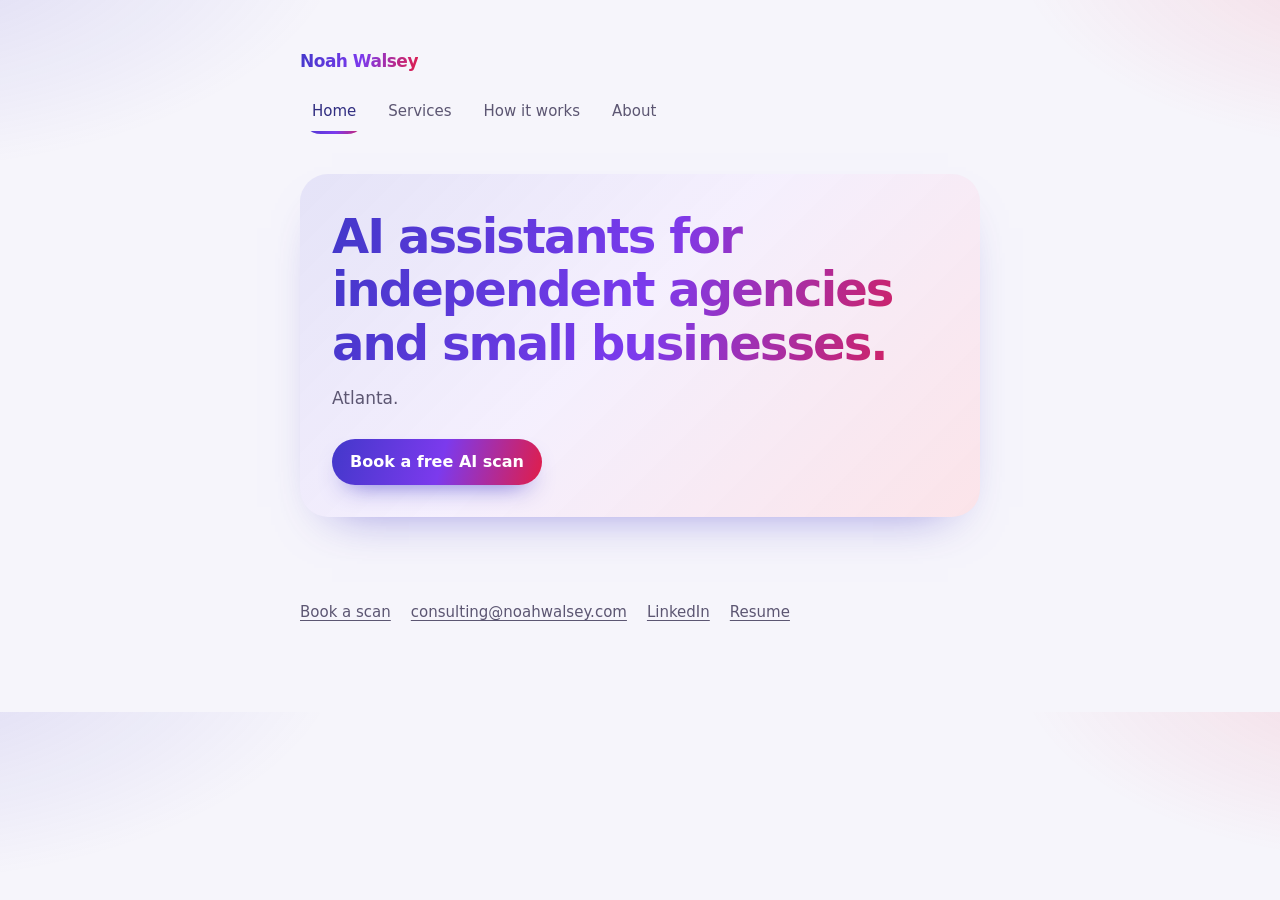
==== commit ccd4df98: "Merge caa3e26aaa9cd813ddf0f5d7491806bcaa4f456a into 81e43ba67e4baab4f7293033637372a443cd71af" ====
--- a/index.html
+++ b/index.html
@@ -2,709 +2,148 @@
 <html lang="en">
 <head>
 <meta charset="utf-8">
-<meta name="viewport" content="width=device-width,initial-scale=1">
-<title>Noah Walsey · AI assistants for independent agencies and small businesses</title>
-<meta name="description" content="I build AI assistants that take repetitive office work off small teams, and nothing leaves the building without your OK. Atlanta.">
-<meta property="og:type" content="website">
-<meta property="og:title" content="Noah Walsey · I build AI assistants that wait for your OK">
-<meta property="og:description" content="AI assistants, workflows and lead machines for independent insurance agencies and small businesses in Atlanta. You choose what waits for your OK.">
+<meta name="viewport" content="width=device-width, initial-scale=1">
+<title>Noah Walsey</title>
+<meta name="description" content="AI assistants for independent agencies and small businesses. Atlanta.">
+<meta property="og:title" content="Noah Walsey">
+<meta property="og:description" content="AI assistants for independent agencies and small businesses. Atlanta.">
 <meta property="og:url" content="https://noahwalsey.com/">
 <meta property="og:image" content="https://noahwalsey.com/og-image.png">
-<meta property="og:image:alt" content="Noah Walsey: I build AI workflows that do the boring work, and wait for your OK.">
-<meta property="og:image:width" content="1200">
-<meta property="og:image:height" content="630">
-<meta name="twitter:card" content="summary_large_image">
-<meta name="twitter:title" content="Noah Walsey · I build AI assistants that wait for your OK">
-<meta name="twitter:description" content="AI assistants, workflows and lead machines for independent agencies and small businesses in Atlanta.">
-<meta name="twitter:url" content="https://noahwalsey.com/">
-<meta name="twitter:image" content="https://noahwalsey.com/og-image.png">
-<meta name="theme-color" content="#0b0b0d">
-<meta name="color-scheme" content="dark">
-<script>try{if(localStorage.getItem("motion")==="off")document.documentElement.classList.add("motion-off")}catch(e){}</script>
+<meta name="theme-color" content="#ffffff">
+<meta name="color-scheme" content="light">
+<link rel="icon" href="assets/favicon.svg" type="image/svg+xml">
 <link rel="stylesheet" href="assets/style.css">
-<link rel="icon" href="assets/favicon.svg" type="image/svg+xml">
 </head>
 <body>
 <a class="skip" href="#main">Skip to content</a>
+<div class="page">
+  <header class="top">
+    <a class="brand" href="#home">Noah Walsey</a>
+    <div class="tablist" role="tablist" aria-label="Sections">
+      <button type="button" role="tab" id="tab-home" aria-controls="panel-home" aria-selected="true" tabindex="0" data-tab="home">Home</button>
+      <button type="button" role="tab" id="tab-services" aria-controls="panel-services" aria-selected="false" tabindex="-1" data-tab="services">Services</button>
+      <button type="button" role="tab" id="tab-how" aria-controls="panel-how" aria-selected="false" tabindex="-1" data-tab="how">How it works</button>
+      <button type="button" role="tab" id="tab-about" aria-controls="panel-about" aria-selected="false" tabindex="-1" data-tab="about">About</button>
+    </div>
+  </header>
 
-<header class="top">
-  <div class="wrap">
-    <a class="brand" href="#top">Noah Walsey · <b>Consulting</b></a>
-    <nav class="links">
-      <a href="#services">Services</a><a href="#work">Work</a><a href="#case">Case study</a><a href="#agencies">For agencies</a><a href="#about">About</a><a href="#faq">FAQ</a>
-    </nav>
-    <div class="btns">
-      <a class="btn" href="assets/Noah_Walsey_Resume.pdf" download>Resume</a>
-      <a class="btn gold" href="https://calendly.com/noahwalsey/free-20-minute-ai-scan" data-booking="https://calendly.com/noahwalsey/free-20-minute-ai-scan" target="_blank" rel="noopener">Book a scan<span class="sr-only"> (opens in a new tab)</span></a>
-    </div>
-  </div>
-</header>
+  <main id="main" tabindex="-1">
+    <section role="tabpanel" id="panel-home" aria-labelledby="tab-home">
+      <h1>AI assistants for independent agencies and small businesses.</h1>
+      <p class="quiet">Atlanta.</p>
+      <p class="links"><a class="btn" href="https://calendly.com/noahwalsey/free-20-minute-ai-scan" target="_blank" rel="noopener">Book a free AI scan</a></p>
+    </section>
 
-<section class="hero" id="top">
-  <div class="hero-mesh" aria-hidden="true"><i></i><i></i><i></i></div>
-  <canvas class="hero-net" aria-hidden="true"></canvas>
-  <div class="hero-floor" aria-hidden="true"></div>
-  <div class="hero-grain" aria-hidden="true"></div>
-  <div class="hero-inner">
-    <div class="hero-copy">
-      <div class="hero-eyebrow"><span class="dot"></span>Noah Walsey · AI builder · Atlanta, GA</div>
-      <h1 class="hero-h1" aria-label="I build AI agents, workflows, websites and lead machines that do the boring work and wait for your OK.">
-        <span class="ln" aria-hidden="true"><span>I build AI</span></span>
-        <span class="ln" aria-hidden="true"><span><span class="cycle" data-words="agents|workflows|websites|lead machines">agents</span></span></span>
-        <span class="ln" aria-hidden="true"><span class="small">that do the boring work,<br><em>and wait for your OK.</em></span></span>
-      </h1>
-      <p class="hero-lede">I’m a Risk Management student at the University of Georgia (B.B.A., May 2027) working where insurance meets AI. I run my own team of AI assistants every day. Now I set the same thing up for small businesses.</p>
-      <div class="hero-actions">
-        <a class="mag primary" href="https://calendly.com/noahwalsey/free-20-minute-ai-scan" data-booking="https://calendly.com/noahwalsey/free-20-minute-ai-scan" target="_blank" rel="noopener">Book a free 20-minute scan <span class="arr" aria-hidden="true">&rarr;</span><span class="sr-only"> (opens in a new tab)</span></a>
-        <a class="mag ghost" href="#services">See what I build</a>
-        <a class="hero-link" href="https://www.linkedin.com/in/noah-walsey-4870ba28a" target="_blank" rel="noopener">LinkedIn</a>
+    <section role="tabpanel" id="panel-services" aria-labelledby="tab-services" hidden>
+      <div class="tablist sub" role="tablist" aria-label="Service groups">
+        <button type="button" role="tab" id="tab-answer" aria-controls="cat-answer" aria-selected="true" tabindex="0" data-cat="answer">Answer &amp; book</button>
+        <button type="button" role="tab" id="tab-follow" aria-controls="cat-follow" aria-selected="false" tabindex="-1" data-cat="follow">Follow-up</button>
+        <button type="button" role="tab" id="tab-signals" aria-controls="cat-signals" aria-selected="false" tabindex="-1" data-cat="signals">Lead signals</button>
       </div>
-    </div>
-    <aside class="console" aria-label="Sample of how my assistants report">
-      <span class="float-chip a"><span class="dot"></span>Front door open</span>
-      <span class="float-chip b"><span class="dot cy"></span>Nothing sends without a yes</span>
-      <div class="console-in">
-        <div class="c-top"><i></i><i></i><i></i><span class="t">Agent console</span><span class="tag">Sample feed</span></div>
-        <div class="c-agents">
-          <div class="c-agent" data-k="cos"><span class="ic">CS</span><span class="nm">Chief of Staff<small>Front door · routes every request</small></span><span class="st on">Running</span></div>
-          <div class="c-agent" data-k="smm"><span class="ic">SM</span><span class="nm">Social media manager<small>Write, build, post, verify</small></span><span class="st on">Running</span></div>
-          <div class="c-agent" data-k="lead"><span class="ic">LL</span><span class="nm">Lead lists<small>Public records, a “why now” per row</small></span><span class="st">Weekly</span></div>
-          <div class="c-agent" data-k="chk"><span class="ic">SC</span><span class="nm">Self-checks<small>Confirms each job actually ran</small></span><span class="st">Every 20 min</span></div>
+
+      <div role="tabpanel" id="cat-answer" aria-labelledby="tab-answer">
+        <div class="item" id="voice" data-cat="answer">
+          <button type="button" class="item-btn" aria-expanded="false" aria-controls="voice-panel">Voice receptionist</button>
+          <div class="detail" id="voice-panel" hidden>
+            <p>A missed call gets a text you already approved. The phone assistant stays inside your script.</p>
+            <p class="ex">Example: “Sorry we missed you. This is [Agency].”</p>
+          </div>
         </div>
-        <div class="c-log" aria-hidden="true"></div>
-        <div class="c-approve"><span class="tx"><small>Drafts</small>Reply drafted, waiting for your OK</span><span class="ap">Approve</span></div>
-        <div class="c-foot">Illustrative feed of real jobs · fleet audited Oct 20, 2026</div>
-      </div>
-    </aside>
-  </div>
-  <a class="scroll-cue" href="#work" aria-label="Scroll to the work">Scroll<span></span></a>
-</section>
-
-<main class="wrap" id="main" tabindex="-1">
-
-  <!-- DEMO -->
-  <section id="demo">
-    <div class="kicker mono">See it work · sample walkthrough</div>
-    <h2>A request becomes a draft, <em>then waits for you.</em></h2>
-    <p class="intro">This is how every job runs on my own setup, and how it would run for you. You choose which emails wait for your OK and which routine ones send on their own. The walkthrough below is a sample with placeholders, not a real client or message.</p>
-    <div class="demo" data-stage="4">
-      <ol class="demo-steps">
-        <li data-s="0"><b>Request comes in</b><span>You or your staff ask in plain words.</span></li>
-        <li data-s="1"><b>Assistant writes a draft</b><span>It pulls what it needs and writes the message.</span></li>
-        <li data-s="2"><b>Draft waits for your OK</b><span>Approval-first by default. Routine emails can skip this step if you choose.</span></li>
-        <li data-s="3"><b>You approve, it sends</b><span>One tap, or edit it first.</span></li>
-        <li data-s="4"><b>Logged and checked</b><span>It lands on the tracker and gets a follow-up check.</span></li>
-      </ol>
-      <div class="demo-win" aria-label="Sample approval flow">
-        <div class="c-top"><i></i><i></i><i></i><span class="t">Chief of Staff</span><span class="tag">Sample</span></div>
-        <div class="demo-body">
-          <div class="d-msg d-you s0"><small>You</small>Remind the client whose policy renews in 30 days, and offer to review their options.</div>
-          <div class="d-msg d-bot s1"><small>Assistant</small>Found it on the renewal list. Drafting the reminder now.</div>
-          <div class="d-draft s1">
-            <div class="d-head"><span>To: [Client name]</span><span class="d-pill"><span class="w">Waiting for your OK</span><span class="a">Approved</span></span></div>
-            <div class="d-subj">Your policy renews next month</div>
-            <p>Hi [first name], your policy renews on [renewal date]. Want me to pull together your options before then?</p>
-            <p>[Your name], [Your agency]</p>
-            <div class="d-actions"><span class="d-edit">Edit</span><span class="d-approve">Approve</span></div>
+        <div class="item" id="inbox" data-cat="answer">
+          <button type="button" class="item-btn" aria-expanded="false" aria-controls="inbox-panel">Inbox triage</button>
+          <div class="detail" id="inbox-panel" hidden>
+            <p>Mail is labeled quote, claim, service, or junk. Claims and money wait for a person.</p>
+            <p class="ex">Example: “Can you send renewal options?” lands as a quote.</p>
           </div>
-          <div class="d-msg d-done s4"><small>Assistant</small>Sent. Logged on the tracker, and a follow-up check is set.</div>
+        </div>
+        <div class="item" id="chief" data-cat="answer">
+          <button type="button" class="item-btn" aria-expanded="false" aria-controls="chief-panel">Chief of Staff</button>
+          <div class="detail" id="chief-panel" hidden>
+            <p>The team asks in plain words. Anything sent to another person waits for a yes.</p>
+          </div>
         </div>
       </div>
-    </div>
-  </section>
 
-  <!-- OFFER -->
-  <section id="offer">
-    <div class="kicker mono">How we start</div>
-    <h2>Three steps, <em>no long contract.</em></h2>
-    <p class="intro">Start with a free scan. If an assistant can’t take the job, I’ll tell you so.</p>
-    <div class="grid3 offer">
-      <div class="card"><div class="num">01 · Free</div><h3>20-minute workflow scan</h3><p>We look at one job your team repeats every week, and I tell you honestly whether an assistant can take it. In person in metro Atlanta or online.</p><p class="isnt"><b>It is not</b> a sales deck.</p></div>
-      <div class="card"><div class="num">02 · 30 days</div><h3>Pilot on one workflow</h3><p>Built on your real examples. It runs read-only beside your team first, then goes live once the output is accurate for 2 weeks.</p><p class="isnt"><b>Fixed fee,</b> quoted after the scan.</p></div>
-      <div class="card"><div class="num">03 · After</div><h3>Hand-off or monthly care</h3><p>You own the setup and I train your team. Or I run, monitor and tune it month to month.</p><p class="isnt"><b>Stop any month</b> if it isn’t saving you time.</p></div>
-    </div>
-    <div class="cta-row"><a class="btn gold" href="https://calendly.com/noahwalsey/free-20-minute-ai-scan" data-booking="https://calendly.com/noahwalsey/free-20-minute-ai-scan" target="_blank" rel="noopener">Book the free scan<span class="sr-only"> (opens in a new tab)</span></a><a class="btn" href="#services">Browse every service</a></div>
-  </section>
-
-  <!-- SERVICES CATALOG -->
-  <section id="services">
-    <div class="kicker mono">Services · everything I can set up</div>
-    <h2>Pick the job. <em>I’ll build the assistant.</em></h2>
-    <p class="intro">Every card says what it is, what it replaces, what you get and where you approve. The tag is honest: <b>Running</b> means I run it on my own work today, <b>Demo built</b> means there’s a working demo you can see, and <b>Set up for you</b> means I build it for your business on request.</p>
-    <!-- CATALOG START (generated by build_catalog.py, do not edit by hand) -->
-    <div class="tabs" role="toolbar" aria-label="Filter services by category" aria-controls="catalog"><button type="button" class="tab on" data-f="all" aria-pressed="true" tabindex="0">All</button><button type="button" class="tab" data-f="leads" aria-pressed="false" tabindex="-1">Get leads</button><button type="button" class="tab" data-f="talk" aria-pressed="false" tabindex="-1">Talk to customers</button><button type="button" class="tab" data-f="marketing" aria-pressed="false" tabindex="-1">Marketing and content</button><button type="button" class="tab" data-f="office" aria-pressed="false" tabindex="-1">Back office</button><button type="button" class="tab" data-f="insurance" aria-pressed="false" tabindex="-1">Insurance-specific</button><button type="button" class="tab" data-f="visibility" aria-pressed="false" tabindex="-1">Owner visibility</button></div>
-    <p class="sr-only" id="svc-count" aria-live="polite"></p>
-    <div class="catalog" id="catalog">
-      <article class="svc" data-cat="leads"><div class="svc-top"><h3>Outreach bot</h3><span class="tagpill tg-demo">Demo built</span></div>
-        <dl><dt>What it is</dt><dd>Finds businesses in public records, writes a personal first email for each, and tracks replies and follow-ups.</dd><dt>Replaces</dt><dd>Copying names out of directories and writing cold emails one at a time.</dd><dt>You get</dt><dd>A ranked lead list, drafted first emails and a reply tracker.</dd><dt>Approval</dt><dd>First emails to new prospects are approval-first by default: you approve each one before it sends. Routine follow-ups can wait for you too, or send on their own. Your choice.</dd></dl><div class="svc-clip"><video class="demo-clip" muted loop playsinline preload="none" width="1280" height="800" poster="assets/clips/kit-outreach.jpg" aria-label="Silent screen recording of the Outreach bot demo running"><source src="assets/clips/kit-outreach.mp4" type="video/mp4"></video></div><a class="shot-link" href="assets/shots/kit-outreach.png" target="_blank" rel="noopener" aria-label="See the Outreach bot screenshot (opens in a new tab)">See the screenshot &rarr;</a></article>
-      <article class="svc" data-cat="leads"><div class="svc-top"><h3>Lead intake to CRM</h3><span class="tagpill tg-demo">Demo built</span></div>
-        <dl><dt>What it is</dt><dd>Takes every web form, call note and email lead and puts it in one clean list with the next step and an owner.</dd><dt>Replaces</dt><dd>Leads scattered across a form inbox, voicemail and a notebook.</dd><dt>You get</dt><dd>One lead list with next steps, plus a drafted first reply for each new lead.</dd><dt>Approval</dt><dd>You pick: approve each first reply, or let the routine “got it, we’ll be in touch” confirmation send on its own.</dd></dl><div class="svc-clip"><video class="demo-clip" muted loop playsinline preload="none" width="1280" height="800" poster="assets/clips/kit-intake.jpg" aria-label="Silent screen recording of the Lead intake to CRM demo running"><source src="assets/clips/kit-intake.mp4" type="video/mp4"></video></div><a class="shot-link" href="assets/shots/kit-intake.png" target="_blank" rel="noopener" aria-label="See the Lead intake to CRM screenshot (opens in a new tab)">See the screenshot &rarr;</a></article>
-      <article class="svc" data-cat="leads"><div class="svc-top"><h3>Lead follow-up to booking</h3><span class="tagpill tg-setup">Set up for you</span></div>
-        <dl><dt>What it is</dt><dd>Keeps new leads warm with timed texts and emails until they book a call.</dd><dt>Replaces</dt><dd>Leads that go cold because no one followed up.</dd><dt>You get</dt><dd>A follow-up sequence matched to your services and hours.</dd><dt>Approval</dt><dd>You approve the sequence once. Then you pick: approve each message, or let routine reminders send on their own.</dd></dl></article>
-      <article class="svc" data-cat="leads marketing"><div class="svc-top"><h3>SMS and email reactivation</h3><span class="tagpill tg-setup">Set up for you</span></div>
-        <dl><dt>What it is</dt><dd>Reaches out to old leads and past customers already sitting in your list.</dd><dt>Replaces</dt><dd>A customer list that never gets used.</dd><dt>You get</dt><dd>A drafted campaign for the people most likely to come back.</dd><dt>Approval</dt><dd>You approve the list and every message.</dd></dl></article>
-      <article class="svc" data-cat="talk"><div class="svc-top"><h3>Voice AI receptionist</h3><span class="tagpill tg-setup">Set up for you</span></div>
-        <dl><dt>What it is</dt><dd>Answers calls, takes the details and books the appointment, then texts you a summary.</dd><dt>Replaces</dt><dd>Missed calls and voicemail tag.</dd><dt>You get</dt><dd>A phone assistant that only says what you approved.</dd><dt>Approval</dt><dd>It works from your script, and anything unusual goes to you.</dd></dl></article>
-      <article class="svc" data-cat="talk leads"><div class="svc-top"><h3>Missed-call text back</h3><span class="tagpill tg-setup">Set up for you</span></div>
-        <dl><dt>What it is</dt><dd>Texts back anyone whose call you missed, so the conversation keeps going.</dd><dt>Replaces</dt><dd>Callers who hang up and call someone else.</dd><dt>You get</dt><dd>A short, friendly text that goes out from your number.</dd><dt>Approval</dt><dd>You write and approve the text once, up front.</dd></dl></article>
-      <article class="svc" data-cat="talk"><div class="svc-top"><h3>FAQ and website chat</h3><span class="tagpill tg-demo">Demo built</span></div>
-        <dl><dt>What it is</dt><dd>Answers common questions on your site from your own FAQ, hours and service list, and hands anything else to you.</dd><dt>Replaces</dt><dd>The same ten questions by phone and email every week.</dd><dt>You get</dt><dd>A chat box that only answers from what you wrote.</dd><dt>Approval</dt><dd>It never quotes prices or coverage, and anything unsure becomes a message for you.</dd></dl><div class="svc-clip"><video class="demo-clip" muted loop playsinline preload="none" width="1280" height="800" poster="assets/clips/kit-chat.jpg" aria-label="Silent screen recording of the FAQ and website chat demo running"><source src="assets/clips/kit-chat.mp4" type="video/mp4"></video></div><a class="shot-link" href="assets/shots/kit-chat.png" target="_blank" rel="noopener" aria-label="See the FAQ and website chat screenshot (opens in a new tab)">See the screenshot &rarr;</a></article>
-      <article class="svc" data-cat="talk office"><div class="svc-top"><h3>Inbox triage and front desk</h3><span class="tagpill tg-demo">Demo built</span></div>
-        <dl><dt>What it is</dt><dd>Sorts incoming email into quote requests, claims, service and junk, and drafts replies for the ones that need one.</dd><dt>Replaces</dt><dd>Reading every email to find the three that matter today.</dd><dt>You get</dt><dd>Labeled email and ready drafts.</dd><dt>Approval</dt><dd>You pick: approve each reply, or let routine confirmations send on their own. Claims, money and coverage replies stay approval-first.</dd></dl><div class="svc-clip"><video class="demo-clip" muted loop playsinline preload="none" width="1280" height="800" poster="assets/clips/kit-inbox.jpg" aria-label="Silent screen recording of the Inbox triage and front desk demo running"><source src="assets/clips/kit-inbox.mp4" type="video/mp4"></video></div><a class="shot-link" href="assets/shots/kit-inbox.png" target="_blank" rel="noopener" aria-label="See the Inbox triage and front desk screenshot (opens in a new tab)">See the screenshot &rarr;</a></article>
-      <article class="svc" data-cat="talk"><div class="svc-top"><h3>Scheduling assistant</h3><span class="tagpill tg-demo">Demo built</span></div>
-        <dl><dt>What it is</dt><dd>Offers open times, books meetings on your calendar and drafts reminders before them.</dd><dt>Replaces</dt><dd>Five emails back and forth to find a time.</dd><dt>You get</dt><dd>A booking flow tied to your calendar, plus reminder drafts.</dd><dt>Approval</dt><dd>You set the hours it can book. Reminders wait for your OK.</dd></dl><div class="svc-clip"><video class="demo-clip" muted loop playsinline preload="none" width="1280" height="800" poster="assets/clips/kit-schedule.jpg" aria-label="Silent screen recording of the Scheduling assistant demo running"><source src="assets/clips/kit-schedule.mp4" type="video/mp4"></video></div><a class="shot-link" href="assets/shots/kit-schedule.png" target="_blank" rel="noopener" aria-label="See the Scheduling assistant screenshot (opens in a new tab)">See the screenshot &rarr;</a></article>
-      <article class="svc" data-cat="talk marketing"><div class="svc-top"><h3>Review reply drafter</h3><span class="tagpill tg-demo">Demo built</span></div>
-        <dl><dt>What it is</dt><dd>Watches your Google reviews and drafts a thoughtful reply to each one, good or bad.</dd><dt>Replaces</dt><dd>Reviews that sit unanswered for weeks.</dd><dt>You get</dt><dd>A queue of reply drafts in your voice.</dd><dt>Approval</dt><dd>Replies wait for your OK by default. You can let routine thank-yous to good reviews post on their own. Low ratings always wait for you.</dd></dl><div class="svc-clip"><video class="demo-clip" muted loop playsinline preload="none" width="1280" height="800" poster="assets/clips/kit-reviews.jpg" aria-label="Silent screen recording of the Review reply drafter demo running"><source src="assets/clips/kit-reviews.mp4" type="video/mp4"></video></div><a class="shot-link" href="assets/shots/kit-reviews.png" target="_blank" rel="noopener" aria-label="See the Review reply drafter screenshot (opens in a new tab)">See the screenshot &rarr;</a></article>
-      <article class="svc" data-cat="marketing"><div class="svc-top"><h3>AI social media manager</h3><span class="tagpill tg-run">Running</span></div>
-        <dl><dt>What it is</dt><dd>Turns one idea into short videos for TikTok, YouTube Shorts and Instagram Reels, checks every frame, posts on schedule and confirms each post went live.</dd><dt>Replaces</dt><dd>Filming, editing and posting the same clip three times by hand.</dd><dt>You get</dt><dd>Videos and captions in your brand, posted on schedule, with a weekly report.</dd><dt>Approval</dt><dd>Nothing posts until you OK the clip and caption.</dd></dl></article>
-      <article class="svc" data-cat="marketing"><div class="svc-top"><h3>Newsletter manager</h3><span class="tagpill tg-demo">Demo built</span></div>
-        <dl><dt>What it is</dt><dd>Collects the week’s news and your updates, drafts a weekly issue in your voice and keeps the subscriber list.</dd><dt>Replaces</dt><dd>The newsletter you keep meaning to send.</dd><dt>You get</dt><dd>A drafted issue each week and an opens report.</dd><dt>Approval</dt><dd>You pick: approve each issue, or let it send on its own on schedule.</dd></dl><div class="svc-clip"><video class="demo-clip" muted loop playsinline preload="none" width="1280" height="800" poster="assets/clips/kit-newsletter.jpg" aria-label="Silent screen recording of the Newsletter manager demo running"><source src="assets/clips/kit-newsletter.mp4" type="video/mp4"></video></div><a class="shot-link" href="assets/shots/kit-newsletter.png" target="_blank" rel="noopener" aria-label="See the Newsletter manager screenshot (opens in a new tab)">See the screenshot &rarr;</a></article>
-      <article class="svc" data-cat="marketing leads"><div class="svc-top"><h3>Facebook ads with split tests</h3><span class="tagpill tg-setup">Set up for you</span></div>
-        <dl><dt>What it is</dt><dd>Runs several ad versions side by side, keeps the winners and cuts the losers.</dd><dt>Replaces</dt><dd>Guessing which ad works.</dd><dt>You get</dt><dd>Ad versions, a test plan and a plain weekly readout.</dd><dt>Approval</dt><dd>You approve every ad and the budget before anything runs.</dd></dl></article>
-      <article class="svc" data-cat="marketing"><div class="svc-top"><h3>AI video ads</h3><span class="tagpill tg-setup">Set up for you</span></div>
-        <dl><dt>What it is</dt><dd>Short ad videos made with AI for your offer and your area.</dd><dt>Replaces</dt><dd>Paying a studio for every new ad.</dd><dt>You get</dt><dd>A batch of ad cuts to test.</dd><dt>Approval</dt><dd>You approve each cut. AI content is disclosed where the platform requires it.</dd></dl></article>
-      <article class="svc" data-cat="marketing"><div class="svc-top"><h3>Websites and landing pages</h3><span class="tagpill tg-demo">Demo built</span></div>
-        <dl><dt>What it is</dt><dd>Fast, clean pages that explain what you do and capture the lead.</dd><dt>Replaces</dt><dd>An outdated site that doesn’t bring in calls.</dd><dt>You get</dt><dd>A page you own, with a form that reaches you.</dd><dt>Approval</dt><dd>You approve the copy and design before it goes live.</dd></dl><a class="shot-link" href="assets/shots/site-hero.png" target="_blank" rel="noopener" aria-label="See the Websites and landing pages screenshot (opens in a new tab)">See the screenshot &rarr;</a></article>
-      <article class="svc" data-cat="marketing"><div class="svc-top"><h3>AI search visibility check</h3><span class="tagpill tg-setup">Set up for you</span></div>
-        <dl><dt>What it is</dt><dd>Checks whether AI assistants and search recommend your business, and who they name instead.</dd><dt>Replaces</dt><dd>Not knowing why the phone is quiet.</dd><dt>You get</dt><dd>A one-page snapshot and three fixes to try.</dd><dt>Approval</dt><dd>A report for you only.</dd></dl></article>
-      <article class="svc" data-cat="marketing visibility"><div class="svc-top"><h3>Tracking and attribution</h3><span class="tagpill tg-setup">Set up for you</span></div>
-        <dl><dt>What it is</dt><dd>Shows which ad, post or call actually brought in each customer.</dd><dt>Replaces</dt><dd>Spending without knowing what works.</dd><dt>You get</dt><dd>Tagged links, call sources and one simple view.</dd><dt>Approval</dt><dd>Read-only. It changes nothing on its own.</dd></dl></article>
-      <article class="svc" data-cat="office"><div class="svc-top"><h3>Document intake</h3><span class="tagpill tg-demo">Demo built</span></div>
-        <dl><dt>What it is</dt><dd>Reads the forms and PDFs people send you and pulls the fields into a spreadsheet row.</dd><dt>Replaces</dt><dd>Retyping applications and forms by hand.</dd><dt>You get</dt><dd>Clean rows in a sheet, ready to use.</dd><dt>Approval</dt><dd>Each row is flagged until someone checks it against the original.</dd></dl><div class="svc-clip"><video class="demo-clip" muted loop playsinline preload="none" width="1280" height="800" poster="assets/clips/kit-docs.jpg" aria-label="Silent screen recording of the Document intake demo running"><source src="assets/clips/kit-docs.mp4" type="video/mp4"></video></div><a class="shot-link" href="assets/shots/kit-docs.png" target="_blank" rel="noopener" aria-label="See the Document intake screenshot (opens in a new tab)">See the screenshot &rarr;</a></article>
-      <article class="svc" data-cat="office"><div class="svc-top"><h3>Inbox to tracker</h3><span class="tagpill tg-run">Running</span></div>
-        <dl><dt>What it is</dt><dd>Turns deal and lead emails into tracker updates on a schedule.</dd><dt>Replaces</dt><dd>Copying details from email into a spreadsheet.</dd><dt>You get</dt><dd>A tracker that stays current, twice a weekday.</dd><dt>Approval</dt><dd>It updates your tracker only. Nothing is sent.</dd></dl></article>
-      <article class="svc" data-cat="office"><div class="svc-top"><h3>Timecard to invoice</h3><span class="tagpill tg-setup">Set up for you</span></div>
-        <dl><dt>What it is</dt><dd>Turns timecards into invoices and routes a weekly report.</dd><dt>Replaces</dt><dd>Hours of billing prep every week.</dd><dt>You get</dt><dd>Invoices ready to review and a report for the owner.</dd><dt>Approval</dt><dd>Every invoice waits for review before it goes out.</dd></dl></article>
-      <article class="svc" data-cat="office leads"><div class="svc-top"><h3>AI CRM</h3><span class="tagpill tg-setup">Set up for you</span></div>
-        <dl><dt>What it is</dt><dd>Every lead, call and follow-up in one place, kept up to date by AI.</dd><dt>Replaces</dt><dd>A CRM nobody updates.</dd><dt>You get</dt><dd>One clean pipeline with next steps.</dd><dt>Approval</dt><dd>Outgoing messages wait for your OK.</dd></dl></article>
-      <article class="svc" data-cat="office visibility"><div class="svc-top"><h3>Chief of Staff and custom agents</h3><span class="tagpill tg-run">Running</span></div>
-        <dl><dt>What it is</dt><dd>One front door your team talks to, with small assistants behind it that each own one job.</dd><dt>Replaces</dt><dd>Tasks that slip because no one owns them.</dd><dt>You get</dt><dd>A board, an approvals list and assistants sized to your team.</dd><dt>Approval</dt><dd>Anything that touches another person waits for a yes.</dd></dl></article>
-      <article class="svc" data-cat="office marketing talk"><div class="svc-top"><h3>Complete AI overhaul</h3><span class="tagpill tg-setup">Set up for you</span></div>
-        <dl><dt>What it is</dt><dd>Website, intake, CRM, follow-up and back office rebuilt around AI, one piece at a time.</dd><dt>Replaces</dt><dd>A patchwork of tools that don’t talk to each other.</dd><dt>You get</dt><dd>A step-by-step plan, then each piece built and handed off.</dd><dt>Approval</dt><dd>You approve each step before the next one starts.</dd></dl></article>
-      <article class="svc" data-cat="insurance"><div class="svc-top"><h3>Renewal and quote reminders</h3><span class="tagpill tg-demo">Demo built</span></div>
-        <dl><dt>What it is</dt><dd>Reads your policy list, catches renewals at 60, 30 and 14 days plus anything lapsed, drafts the reminder and builds a call list.</dd><dt>Replaces</dt><dd>Renewal spreadsheets and sticky notes.</dd><dt>You get</dt><dd>A most-urgent-first queue of reminders and a call list.</dd><dt>Approval</dt><dd>You pick: approve each reminder, or let routine renewal reminders send on their own. Anything about coverage or money stays approval-first.</dd></dl><div class="svc-clip"><video class="demo-clip" muted loop playsinline preload="none" width="1280" height="800" poster="assets/clips/kit-renewals.jpg" aria-label="Silent screen recording of the Renewal and quote reminders demo running"><source src="assets/clips/kit-renewals.mp4" type="video/mp4"></video></div><a class="shot-link" href="assets/shots/kit-renewals.png" target="_blank" rel="noopener" aria-label="See the Renewal and quote reminders screenshot (opens in a new tab)">See the screenshot &rarr;</a></article>
-      <article class="svc" data-cat="insurance office"><div class="svc-top"><h3>Certificate request helper</h3><span class="tagpill tg-setup">Set up for you</span></div>
-        <dl><dt>What it is</dt><dd>Spots certificate requests in the inbox, pulls the details and drafts the request and reply.</dd><dt>Replaces</dt><dd>COI requests buried between calls.</dd><dt>You get</dt><dd>Drafts ready for staff, logged on a tracker.</dd><dt>Approval</dt><dd>Staff reviews and approves every certificate and reply.</dd></dl></article>
-      <article class="svc" data-cat="insurance office"><div class="svc-top"><h3>Loss run tracker</h3><span class="tagpill tg-setup">Set up for you</span></div>
-        <dl><dt>What it is</dt><dd>Drafts loss run requests to carriers and tracks each one until it comes back.</dd><dt>Replaces</dt><dd>Chasing carriers from memory.</dd><dt>You get</dt><dd>A list of open requests and drafted nudges.</dd><dt>Approval</dt><dd>You approve every request before it goes out.</dd></dl></article>
-      <article class="svc" data-cat="visibility"><div class="svc-top"><h3>Weekly owner report</h3><span class="tagpill tg-demo">Demo built</span></div>
-        <dl><dt>What it is</dt><dd>Every Monday, one short email with what came in, what is waiting on you and what renews this week.</dd><dt>Replaces</dt><dd>Digging through five tools to know where things stand.</dd><dt>You get</dt><dd>One Monday email to you only.</dd><dt>Approval</dt><dd>It drafts the report to you. Nothing goes to anyone else.</dd></dl><div class="svc-clip"><video class="demo-clip" muted loop playsinline preload="none" width="1280" height="800" poster="assets/clips/kit-ownerreport.jpg" aria-label="Silent screen recording of the Weekly owner report demo running"><source src="assets/clips/kit-ownerreport.mp4" type="video/mp4"></video></div><a class="shot-link" href="assets/shots/kit-ownerreport.png" target="_blank" rel="noopener" aria-label="See the Weekly owner report screenshot (opens in a new tab)">See the screenshot &rarr;</a></article>
-      <article class="svc" data-cat="visibility"><div class="svc-top"><h3>Live dashboards and daily audit</h3><span class="tagpill tg-run">Running</span></div>
-        <dl><dt>What it is</dt><dd>A daily operations dashboard and pipeline board, rebuilt from the source data, with an audit of every assistant.</dd><dt>Replaces</dt><dd>Not knowing what ran and what broke.</dd><dt>You get</dt><dd>One screen per job, last-updated time and “unknown” instead of guesses.</dd><dt>Approval</dt><dd>Read-only.</dd></dl></article>
-      <article class="svc" data-cat="insurance leads"><div class="svc-top"><h3>Signal Desk: Comp Clock</h3><span class="tagpill tg-run">Running</span></div><div class="svc-stat"><b>1,143</b> Georgia employers renewing in 90 days<small>pulled Oct 20, 2026, 1:46 PM ET</small></div>
-        <dl><dt>What it is</dt><dd>Georgia companies whose Texas comp policy renews in the next 90 days.</dd><dt>Replaces</dt><dd>Stale bought lists and guessing who to call.</dd><dt>You get</dt><dd>A workers’ comp lead list, re-pulled from the public source, with a “why now” on every row.</dd><dt>Approval</dt><dd>You choose who to contact. Phone numbers and emails are never shown, and people appear as initials.</dd></dl><a class="shot-link" href="assets/shots/machine-comp-clock.png" target="_blank" rel="noopener" aria-label="See the Signal Desk: Comp Clock screenshot (opens in a new tab)">See the screenshot &rarr;</a></article>
-      <article class="svc" data-cat="insurance leads"><div class="svc-top"><h3>Signal Desk: Fresh Raise</h3><span class="tagpill tg-run">Running</span></div><div class="svc-stat"><b>81</b> Georgia operating companies on my list<small>pulled Oct 20, 2026, 1:45 PM ET</small></div>
-        <dl><dt>What it is</dt><dd>Georgia companies that just told the SEC they raised money.</dd><dt>Replaces</dt><dd>Stale bought lists and guessing who to call.</dd><dt>You get</dt><dd>A benefits and d&amp;o lead list, re-pulled from the public source, with a “why now” on every row.</dd><dt>Approval</dt><dd>You choose who to contact. Phone numbers and emails are never shown, and people appear as initials.</dd></dl><a class="shot-link" href="assets/shots/machine-fresh-raise.png" target="_blank" rel="noopener" aria-label="See the Signal Desk: Fresh Raise screenshot (opens in a new tab)">See the screenshot &rarr;</a></article>
-      <article class="svc" data-cat="insurance leads"><div class="svc-top"><h3>Signal Desk: New Haulers</h3><span class="tagpill tg-run">Running</span></div><div class="svc-stat"><b>372</b> new for-hire carriers in Georgia<small>pulled Oct 20, 2026, 1:46 PM ET</small></div>
-        <dl><dt>What it is</dt><dd>New for-hire trucking companies registered in Georgia this month.</dd><dt>Replaces</dt><dd>Stale bought lists and guessing who to call.</dd><dt>You get</dt><dd>A commercial auto lead list, re-pulled from the public source, with a “why now” on every row.</dd><dt>Approval</dt><dd>You choose who to contact. Phone numbers and emails are never shown, and people appear as initials.</dd></dl><a class="shot-link" href="assets/shots/machine-new-haulers.png" target="_blank" rel="noopener" aria-label="See the Signal Desk: New Haulers screenshot (opens in a new tab)">See the screenshot &rarr;</a></article>
-      <article class="svc" data-cat="insurance leads"><div class="svc-top"><h3>Signal Desk: Storm Desk</h3><span class="tagpill tg-run">Running</span></div><div class="svc-stat"><b>25</b> reports in Georgia<small>pulled Oct 20, 2026, 1:47 PM ET</small></div>
-        <dl><dt>What it is</dt><dd>Every hail, wind and tornado report across Georgia and the Southeast, last 30 days.</dd><dt>Replaces</dt><dd>Stale bought lists and guessing who to call.</dd><dt>You get</dt><dd>A property claims lead list, re-pulled from the public source, with a “why now” on every row.</dd><dt>Approval</dt><dd>You choose who to contact. Phone numbers and emails are never shown, and people appear as initials.</dd></dl><a class="shot-link" href="assets/shots/machine-storm-desk.png" target="_blank" rel="noopener" aria-label="See the Signal Desk: Storm Desk screenshot (opens in a new tab)">See the screenshot &rarr;</a></article>
-      <article class="svc" data-cat="insurance leads"><div class="svc-top"><h3>Signal Desk: New Agencies</h3><span class="tagpill tg-run">Running</span></div><div class="svc-stat"><b>1,673</b> agencies newly licensed in 90 days<small>pulled Oct 20, 2026, 1:49 PM ET</small></div>
-        <dl><dt>What it is</dt><dd>Insurance agencies that just got licensed in Texas, Georgia-based ones first.</dd><dt>Replaces</dt><dd>Stale bought lists and guessing who to call.</dd><dt>You get</dt><dd>A agency vendors lead list, re-pulled from the public source, with a “why now” on every row.</dd><dt>Approval</dt><dd>You choose who to contact. Phone numbers and emails are never shown, and people appear as initials.</dd></dl><a class="shot-link" href="assets/shots/machine-new-agencies.png" target="_blank" rel="noopener" aria-label="See the Signal Desk: New Agencies screenshot (opens in a new tab)">See the screenshot &rarr;</a></article>
-      <article class="svc" data-cat="insurance leads"><div class="svc-top"><h3>Signal Desk: Nonprofit Ledger</h3><span class="tagpill tg-run">Running</span></div><div class="svc-stat"><b>1,231</b> metro Atlanta charities on my list<small>pulled Oct 20, 2026, 1:50 PM ET</small></div>
-        <dl><dt>What it is</dt><dd>Every mid-size metro Atlanta charity, with its own 990 numbers.</dd><dt>Replaces</dt><dd>Stale bought lists and guessing who to call.</dd><dt>You get</dt><dd>A nonprofit d&amp;o lead list, re-pulled from the public source, with a “why now” on every row.</dd><dt>Approval</dt><dd>You choose who to contact. Phone numbers and emails are never shown, and people appear as initials.</dd></dl><a class="shot-link" href="assets/shots/machine-nonprofit-ledger.png" target="_blank" rel="noopener" aria-label="See the Signal Desk: Nonprofit Ledger screenshot (opens in a new tab)">See the screenshot &rarr;</a></article>
-      <article class="svc" data-cat="insurance leads"><div class="svc-top"><h3>Signal Desk: Device Clears</h3><span class="tagpill tg-run">Running</span></div><div class="svc-stat"><b>27</b> Georgia clearances in 2026<small>pulled Oct 20, 2026, 1:51 PM ET</small></div>
-        <dl><dt>What it is</dt><dd>Georgia companies the FDA cleared to sell a new medical device this year.</dd><dt>Replaces</dt><dd>Stale bought lists and guessing who to call.</dd><dt>You get</dt><dd>A product liability lead list, re-pulled from the public source, with a “why now” on every row.</dd><dt>Approval</dt><dd>You choose who to contact. Phone numbers and emails are never shown, and people appear as initials.</dd></dl><a class="shot-link" href="assets/shots/machine-device-clears.png" target="_blank" rel="noopener" aria-label="See the Signal Desk: Device Clears screenshot (opens in a new tab)">See the screenshot &rarr;</a></article>
-    </div>
-    <button type="button" class="btn show-all" id="show-all" aria-controls="catalog" aria-expanded="false" hidden>Show all</button>
-    <!-- CATALOG END -->
-    <div class="cta-row"><a class="btn gold" href="https://calendly.com/noahwalsey/free-20-minute-ai-scan" data-booking="https://calendly.com/noahwalsey/free-20-minute-ai-scan" target="_blank" rel="noopener">Not sure which one? Book the free scan<span class="sr-only"> (opens in a new tab)</span></a></div>
-  </section>
-
-  <!-- WORK -->
-  <section id="work">
-    <div class="kicker mono">Showcase · work I’ve built</div>
-    <h2>Things I’ve already built, <em>running on my own work.</em></h2>
-    <p class="intro">Every project here is something I run for myself today. Tap a row to see what it does and what it would look like for your business.</p>
-    <div class="receipts">
-      <div><b>40</b><span>assistants on my fleet audit</span><small>Oct 20, 2026</small></div>
-      <div><b>7</b><span>lead machines on live public data</span><small>pulled Oct 20, 2026</small></div>
-      <div><b>20 min</b><span>between self-checks on posting jobs</span><small>my own schedule</small></div>
-      <div><b>1</b><span>approvals list, nothing sends without a yes</span><small>house rule</small></div>
-    </div>
-    <div class="floor">
-      <details open>
-        <summary><span class="dot"></span><span class="name">AI social media manager</span><span class="tag">Write, build, post, verify</span><span class="state">Running</span><span class="chev">&rsaquo;</span></summary>
-        <div class="body">
-          <div>
-            <h3>What it does</h3>
-            <ul>
-              <li>A team of assistants that writes, builds and posts short-form videos on a schedule to TikTok, YouTube Shorts and Instagram Reels.</li>
-              <li>Checks every frame for legibility and safe zones before anything posts.</li>
-              <li>Confirms each post actually went live, checking every 20 minutes, and makes up any missed slot.</li>
-              <li>Cross-posts a fresh version of each video to YouTube Shorts and Instagram Reels with a new hook, a new title and licensed royalty-free music.</li>
-              <li>Reports on a dashboard with one row per account, a last-updated time, and “unknown” instead of guesses.</li>
-            </ul>
-            <span class="chip">TikTok</span> <span class="chip">YouTube Shorts</span> <span class="chip">Instagram Reels</span> <span class="chip">Frame checks</span> <span class="chip">Live verification</span>
-          </div>
-          <div>
-            <h3>For a client</h3>
-            <p>Your brand’s short videos made and posted on schedule to TikTok, YouTube Shorts and Instagram Reels, every post checked before and after it goes out, and one weekly report. You approve every post.</p>
+      <div role="tabpanel" id="cat-follow" aria-labelledby="tab-follow" hidden>
+        <div class="item" id="follow-up" data-cat="follow">
+          <button type="button" class="item-btn" aria-expanded="false" aria-controls="follow-panel">Lead follow-up</button>
+          <div class="detail" id="follow-panel" hidden>
+            <p>New leads get a short sequence until they book or ask you to stop.</p>
+            <p class="ex">Example: day 0, day 2, then a last note.</p>
           </div>
         </div>
-      </details>
-
-      <details>
-        <summary><span class="dot"></span><span class="name">Signal Desk: insurance lead machines</span><span class="tag">Public records to leads</span><span class="state">Running</span><span class="chev">&rsaquo;</span></summary>
-        <div class="body">
-          <div>
-            <h3>What it does</h3>
-            <ul>
-              <li>7 machines, each reading one free government file or API and filtering it down to businesses that likely need coverage now.</li>
-              <li>Each row carries its “why now” reason, like a new trucking authority, a comp renewal inside 90 days or a first device clearance.</li>
-              <li>Every number comes from the source, missing data says “unknown,” and people show as initials. No phone numbers or emails.</li>
-            </ul>
-            <span class="chip">Commercial auto</span> <span class="chip">Workers’ comp</span> <span class="chip">Property claims</span> <span class="chip">D&amp;O</span>
-          </div>
-          <div>
-            <h3>For a client</h3>
-            <p>A weekly list for your lines and your territory, re-pulled from the source, with the reason to call on every row. See the case study below.</p>
+        <div class="item" id="renewals" data-cat="follow">
+          <button type="button" class="item-btn" aria-expanded="false" aria-controls="renewals-panel">Renewal reminders</button>
+          <div class="detail" id="renewals-panel" hidden>
+            <p>60, 30, and 14 days become a call list and a draft. You decide what can send.</p>
           </div>
         </div>
-      </details>
-      <details>
-        <summary><span class="dot"></span><span class="name">AI Chief of Staff + assistant fleet</span><span class="tag">The front door</span><span class="state">Running</span><span class="chev">›</span></summary>
-        <div class="body">
-          <div>
-            <h3>What it does</h3>
-            <ul>
-              <li>One Chief of Staff assistant takes every request and routes it to a desk assistant with one job.</li>
-              <li>Keeps a single board and one approvals list, so nothing gets re-asked or lost.</li>
-              <li>Drafts emails and messages as cards. I tap approve before anything goes out.</li>
-              <li>A daily audit checks every assistant’s schedule and flags waste and problems on a dashboard.</li>
-            </ul>
-          </div>
-          <div>
-            <h3>For a client</h3>
-            <p>Same shape, sized to your team: one front door your staff can talk to, with a few assistants behind it that each own one boring job.</p>
+        <div class="item" id="social" data-cat="follow">
+          <button type="button" class="item-btn" aria-expanded="false" aria-controls="social-panel">Social media</button>
+          <div class="detail" id="social-panel" hidden>
+            <p>A short video posts only after you approve the clip and the caption.</p>
           </div>
         </div>
-      </details>
-
-      <details>
-        <summary><span class="dot"></span><span class="name">Live dashboards</span><span class="tag">One screen per job</span><span class="state">Running</span><span class="chev">›</span></summary>
-        <div class="body">
-          <div>
-            <h3>What it does</h3>
-            <ul>
-              <li>A daily operations dashboard and a pipeline board, each rebuilt from the source data.</li>
-              <li>Unknown numbers show as “unknown” instead of guesses. Times are shown in Eastern.</li>
-            </ul>
-          </div>
-          <div>
-            <h3>For a client</h3>
-            <p>A Monday one-pager: what ran, what it found, and what is waiting on you.</p>
+        <div class="item" id="report" data-cat="follow">
+          <button type="button" class="item-btn" aria-expanded="false" aria-controls="report-panel">Weekly report</button>
+          <div class="detail" id="report-panel" hidden>
+            <p>One Monday email: what came in, what is waiting, and what is unknown.</p>
+            <p class="ex">Example figures only. Not a real week.</p>
           </div>
         </div>
-      </details>
+      </div>
 
-      <details>
-        <summary><span class="dot amber"></span><span class="name">Back-office prototype for a small Atlanta firm</span><span class="tag">Timecard to invoice</span><span class="state">In build</span><span class="chev">›</span></summary>
-        <div class="body">
-          <div>
-            <h3>What it does</h3>
-            <ul>
-              <li>A working demo that turns timecards into invoices and routes a distribution report.</li>
-              <li>Built as a first client pilot. Details stay private until the client says otherwise.</li>
+      <div role="tabpanel" id="cat-signals" aria-labelledby="tab-signals" hidden>
+        <div class="item" id="signal-desk" data-cat="signals">
+          <button type="button" class="item-btn" aria-expanded="false" aria-controls="signal-panel">Signal Desk</button>
+          <div class="detail" id="signal-panel" hidden>
+            <p>Watches public records, such as new licenses, permits, and funding rounds. You get a daily list, with the reason each lead is on it.</p>
+            <ul class="examples">
+              <li>Comp Clock. Example employer, renewal inside 90 days.</li>
+              <li>Fresh Raise. Example company, funding notice this month.</li>
+              <li>New Agencies. Example agency, license issued this month.</li>
+              <li>Storm Desk. Example county, hail report in the last 30 days.</li>
             </ul>
-          </div>
-          <div>
-            <h3>Status</h3>
-            <p>Prototype built. Pilot not started yet.</p>
+            <p class="ex">Example rows. Not real leads.</p>
           </div>
         </div>
-      </details>
-    </div>
+      </div>
+    </section>
 
-    <div style="height:36px"></div>
-    <div class="kicker mono">The workflow · AI social media manager</div>
-    <div class="steps flow">
-      <div class="step"><div class="mono">Step 1</div><h3>Idea</h3><p>Topics picked and checked against what has already run.</p></div>
-      <div class="step"><div class="mono">Step 2</div><h3>Script</h3><p>A short script with a strong opening line.</p></div>
-      <div class="step"><div class="mono">Step 3</div><h3>Build video</h3><p>Voice, visuals and captions assembled into a vertical video.</p></div>
-      <div class="step"><div class="mono">Step 4</div><h3>Frame check</h3><p>Every frame checked for legibility and safe zones.</p></div>
-      <div class="step"><div class="mono">Step 5</div><h3>Post</h3><p>Published on schedule to TikTok.</p></div>
-      <div class="step"><div class="mono">Step 6</div><h3>Verify live</h3><p>Checked every 20 minutes. A missed slot gets a make-up post.</p></div>
-      <div class="step"><div class="mono">Step 7</div><h3>Cross-post</h3><p>A fresh version goes to YouTube Shorts and Instagram Reels with a new hook, title and licensed music.</p></div>
-      <div class="step"><div class="mono">Step 8</div><h3>Weekly report</h3><p>One row per account, last-updated time, “unknown” instead of guesses.</p></div>
-    </div>
-  </section>
+    <section role="tabpanel" id="panel-how" aria-labelledby="tab-how" hidden>
+      <ol class="steps">
+        <li><b>Scan.</b> Twenty free minutes. I’ll say if it isn’t a fit.</li>
+        <li><b>Pilot.</b> One workflow. Fixed fee, quoted after the scan.</li>
+        <li><b>Handoff.</b> You own it, or I run it.</li>
+      </ol>
+      <h2>Request a call back</h2>
+      <form id="callback">
+        <label for="cb-name">Name</label>
+        <input id="cb-name" name="name" type="text" required autocomplete="name">
+        <label for="cb-phone">Phone</label>
+        <input id="cb-phone" name="phone" type="tel" required autocomplete="tel">
+        <label for="cb-need">What you need</label>
+        <textarea id="cb-need" name="need" required></textarea>
+        <button class="btn" type="submit">Request a call back</button>
+        <p class="note" id="callback-status" role="status">Opens an email to consulting@noahwalsey.com. Nothing is stored here.</p>
+      </form>
+    </section>
 
-  <!-- CASE STUDY -->
-  <section id="case">
-    <div class="kicker mono">Case study · my own build</div>
-    <h2>One public file, <em>one clean call list.</em></h2>
-    <p class="intro">New Haulers is one of my seven Signal Desk machines, all listed in the services catalog. It reads the federal trucking census and keeps only brand-new Georgia carriers that haul for hire. These counts are copied from its saved run.</p>
-    <div class="case">
-      <div class="funnel">
-        <div class="fstep all"><div class="fbar" style="width:100%"></div><div class="flab"><b>510</b> Georgia USDOT records added in 30 days</div></div>
-        <div class="fstep cut"><div class="fbar" style="width:26%"></div><div class="flab"><b>minus 135</b> set aside: private fleets, not for hire</div></div>
-        <div class="fstep cut"><div class="fbar" style="width:4%"></div><div class="flab"><b>minus 3</b> set aside: government</div></div>
-        <div class="fstep keep"><div class="fbar" style="width:73%"></div><div class="flab"><b>372</b> for-hire carriers on my list</div></div>
-        <div class="fnote"><b>228</b> of them based in metro Atlanta.</div>
-        <div class="src mono">Source: FMCSA Motor Carrier Census · window Sep 20, 2026 to Oct 20, 2026 · pulled Oct 20, 2026, 1:46 PM ET</div>
-      </div>
-      <div class="case-side">
-        <h3>Why now</h3>
-        <p>A new for-hire carrier has to file proof of auto liability before its authority goes active. That makes this the cleanest new-business commercial auto list in the state.</p>
-        <span class="samplebadge">SAMPLE ROWS · NOT REAL LEADS</span>
-        <table class="sample">
-          <tr><th>Trigger</th><th>Who</th><th>Why now</th></tr>
-          <tr><td><span class="trig t-gold">NEW</span></td><td>New carrier, 3 trucks</td><td>For hire, liability filing needed before authority goes active</td></tr>
-          <tr><td><span class="trig t-green">NEW</span></td><td>Owner-operator, 1 truck</td><td>Added this month, metro Atlanta</td></tr>
-        </table>
-        <p class="fine">Truck counts are what each carrier declared, not an audit. Addresses, phone numbers and emails are on the federal record, but I never show them.</p>
-      </div>
-    </div>
-  </section>
+    <section role="tabpanel" id="panel-about" aria-labelledby="tab-about" hidden>
+      <img src="assets/noah.jpg" alt="Noah Walsey" width="400" height="400">
+      <p>Risk Management at the University of Georgia, B.B.A. May 2027. I work part-time in insurance operations.</p>
+      <p class="links"><a href="assets/Noah_Walsey_Resume.pdf">Resume</a> <a href="https://www.linkedin.com/in/noah-walsey-4870ba28a" target="_blank" rel="noopener">LinkedIn</a></p>
+      <p class="quiet">Open to roles in Atlanta, May 2027.</p>
+    </section>
+  </main>
 
-  <!-- AGENCIES -->
-  <section id="agencies">
-    <div class="kicker mono">For independent agencies</div>
-    <h2>Built for how agencies <em>actually work.</em></h2>
-    <p class="intro">I study insurance and risk and work part-time in insurance operations, so I start with the jobs that fill an agency’s inbox. I work around the agency management system you already use and confirm what access it allows before I build anything.</p>
-    <div class="tasks">
-      <div><b>Certificate requests</b><span>Spotted in the inbox, details pulled, request and reply drafted for staff to approve.</span></div>
-      <div><b>Renewals at 90, 60 and 30 days</b><span>A renewal list from your book, with a reminder and a draft check-in at each mark.</span></div>
-      <div><b>Loss runs</b><span>Requests to carriers drafted and tracked until each one comes back.</span></div>
-      <div><b>Quote follow-up</b><span>Every open quote gets a scheduled follow-up draft, so none go quiet.</span></div>
-      <div><b>Endorsement requests</b><span>Change requests logged, routed and tracked until they’re done.</span></div>
-    </div>
-    <div class="compare">
-      <div class="cmp-head mono">Certificate request · a process comparison, not a time study</div>
-      <div class="cmp-col">
-        <h3>The manual way</h3>
-        <ol><li>The request lands in a shared inbox.</li><li>Someone notices it between calls.</li><li>They look up the policy and the holder.</li><li>They fill in the certificate and type a reply.</li><li>No one tracks whether it went out.</li></ol>
-      </div>
-      <div class="cmp-col with">
-        <h3>With an assistant</h3>
-        <ol><li>The request lands and gets flagged right away.</li><li>It pulls the insured and holder details from the email.</li><li>It drafts the certificate request and the reply.</li><li>Staff reviews and taps approve.</li><li>It’s logged on the tracker as done.</li></ol>
-      </div>
-    </div>
-    <div class="cta-row"><a class="btn gold" href="https://calendly.com/noahwalsey/free-20-minute-ai-scan" data-booking="https://calendly.com/noahwalsey/free-20-minute-ai-scan" target="_blank" rel="noopener">Book a free scan for your agency<span class="sr-only"> (opens in a new tab)</span></a></div>
-  </section>
-
-  <!-- ABOUT -->
-  <section id="about" class="calm">
-    <div class="kicker mono">Who you’re hiring</div>
-    <h2>No agency, no hand-offs. <em>You work with me.</em></h2>
-    <div class="about">
-      <div class="photo"><img src="assets/noah.jpg" alt="Noah Walsey" width="400" height="400" loading="lazy" decoding="async" onerror="this.parentNode.classList.add('noimg');this.remove()"><span class="initials" aria-hidden="true">NW</span></div>
-      <div class="about-copy">
-        <ul class="who">
-          <li><b>Risk Management at the University of Georgia.</b> B.B.A., May 2027.</li>
-          <li><b>Part-time in insurance operations.</b> I build around how agencies actually work.</li>
-          <li><b>I run my own team of AI assistants every day,</b> under the same rules on this page.</li>
-        </ul>
-        <p class="honest">If AI isn’t the answer for your business, I’ll tell you.</p>
-      </div>
-      <div class="roles card">
-        <div class="status-line"><span class="dot"></span><span class="mono">Open to roles</span></div>
-        <h3>AI transformation or insurance analytics</h3>
-        <p>Atlanta · starting May 2027</p>
-        <div class="hero-cta" style="margin-top:16px">
-          <a class="btn gold" href="assets/Noah_Walsey_Resume.pdf" download>Resume (PDF)</a>
-          <a class="btn" href="https://www.linkedin.com/in/noah-walsey-4870ba28a" target="_blank" rel="noopener">LinkedIn</a>
-        </div>
-      </div>
-    </div>
-  </section>
-
-  <!-- HOW I WORK -->
-  <section id="how" class="calm">
-    <div class="kicker mono">How I work</div>
-    <h2>The rules my assistants <em>run under.</em></h2>
-    <p class="intro">The same rules apply to my own setup and to anything I build for you.</p>
-    <div class="how">
-      <div class="rules">
-        <div><b>You choose what sends on its own.</b>Routine emails like reminders and confirmations can go out automatically if you want. Risky ones wait as drafts until a person says yes.</div>
-        <div><b>Least access, careful data.</b>Each assistant only touches what its job needs. No phone numbers or emails on public demos, and Do Not Call and CAN-SPAM rules followed.</div>
-        <div><b>No made-up numbers.</b>If the data isn’t there, the report says “unknown.” Fast-changing facts get rechecked at the source.</div>
-        <div><b>It checks its own work.</b>Scheduled checks confirm each job ran and flag misses before you notice.</div>
-        <div><b>Show, don’t pitch.</b>Every conversation starts with a working demo on your own examples.</div>
-        <div><b>One niche, one workflow at a time.</b>Independent agencies in metro Atlanta first. I’m still in school, so I keep it small and do it right.</div>
-      </div>
-      <div class="now card">
-        <div class="status-line"><span class="dot"></span><span class="mono">Now · updated Oct 20, 2026</span></div>
-        <ul>
-          <li>Running 7 Signal Desk lead machines on live public data for Georgia insurance lines.</li>
-          <li>Starting with independent agencies in metro Atlanta, 2 to 20 staff, warm introductions first.</li>
-          <li>First pilot: a back-office workflow for a small Atlanta firm. Prototype built.</li>
-          <li>Recording a short screen capture of the approve flow for this page.</li>
-          <li>Finishing my B.B.A. at UGA, May 2027.</li>
-        </ul>
-        <p class="fine">I judge each piece at day 90 before adding anything new.</p>
-      </div>
-    </div>
-  </section>
-
-  <!-- FAQ -->
-  <section id="faq" class="calm">
-    <div class="kicker mono">Questions business owners ask</div>
-    <h2>FAQ, <em>straight answers.</em></h2>
-    <div class="faq">
-      <details><summary>Will it email my clients without my OK?</summary><p>Only if you choose. You pick: approve every email, or let routine ones like reminders, confirmations and newsletters send on their own. First-touch outreach, claims and anything about money or coverage stay approval-first by default. The demos on this page never send anything.</p></details>
-      <details><summary>Do I have to switch my agency management system?</summary><p>No. I work around the system you already use. I confirm what access it allows before I build, and if it limits access, I tell you up front.</p></details>
-      <details><summary>Where does my client data live?</summary><p>In your accounts. Each assistant only gets the access its one job needs, and I never put phone numbers or emails on public demos.</p></details>
-      <details><summary>What if it makes a mistake?</summary><p>Drafts get reviewed before they go out, scheduled checks confirm each job ran, and anything the data can’t support shows as “unknown” instead of a guess. The pilot runs read-only beside your team before it goes live.</p></details>
-      <details><summary>Why work with you instead of a bigger agency?</summary><p>You work with the person who builds it. I run a team of AI assistants on my own work every day under these same rules, I know insurance operations from the inside, and I take one workflow at a time so it ships right instead of sitting in a backlog.</p></details>
-      <details><summary>What does the scan cost?</summary><p>Nothing. The 20-minute scan is free. If a pilot makes sense, it’s a fixed fee quoted after the scan. If AI isn’t the answer, I’ll say so.</p></details>
-    </div>
-  </section>
-
-  <!-- CONTACT -->
-  <section id="contact">
-    <div class="contact">
-      <div class="contact-copy">
-        <div class="mono" style="margin-bottom:10px">Work with me</div>
-        <h2>Got a job your team hates doing? <em>Send it to me.</em></h2>
-        <p class="intro" style="margin:12px 0 18px">Book a free 20-minute scan, or tell me about the job and I’ll reply.</p>
-        <a class="btn gold" id="book" href="https://calendly.com/noahwalsey/free-20-minute-ai-scan" data-booking="https://calendly.com/noahwalsey/free-20-minute-ai-scan" target="_blank" rel="noopener">Book a 20-minute scan<span class="sr-only"> (opens in a new tab)</span></a>
-        <p class="fine" style="margin-top:14px">Or email me directly: <a href="mailto:consulting@noahwalsey.com?subject=Consulting">consulting@noahwalsey.com</a> · Atlanta, GA</p>
-      </div>
-      <form class="ask" id="ask" action="https://formsubmit.co/consulting@noahwalsey.com" method="POST">
-        <input type="hidden" name="_subject" value="Workflow scan request from the website">
-        <input type="hidden" name="_captcha" value="true">
-        <input type="hidden" name="_template" value="table">
-        <input type="hidden" name="_next" id="ask-next" value="https://noahwalsey.com/#thanks">
-        <input type="text" name="_honey" class="sr-only" tabindex="-1" autocomplete="off" aria-hidden="true">
-        <label for="ask-job">What job do you want off your team’s plate?</label>
-        <textarea id="ask-job" name="job" rows="4" required autocomplete="off" placeholder="Example: certificate requests pile up in our shared inbox…"></textarea>
-        <label for="ask-email">Your email</label>
-        <input id="ask-email" name="email" type="email" required autocomplete="email" spellcheck="false" placeholder="you@youragency.com">
-        <button class="btn gold" type="submit">Send it</button>
-        <p class="fine">This sends your message straight to my inbox. If it can’t send from here, it opens your email app instead.</p>
-        <p class="thanks" id="thanks" role="status">Thanks, it’s in my inbox. I’ll reply within one business day.</p>
-      </form>
-    </div>
-  </section>
-</main>
-
-
-<footer>
-  <div class="wrap">
-    <span>© 2026 Noah Walsey · Consulting</span>
-    <span>Every number on this page comes from my own records or the public source named next to it, on the date shown. Sample rows and the walkthrough are examples, not real clients or leads.</span>
-  </div>
-</footer>
-
-<div class="ticker">
-  <div class="lab" aria-hidden="true">THE FLOOR</div>
-  <div class="track" aria-hidden="true">
-    <span><b>CHIEF OF STAFF</b> · front door open</span><span>///</span><span><b>FLEET AUDIT</b> · 40 assistants · Oct 20</span><span>///</span><span><b>SELF-CHECKS</b> · every 20 min</span><span>///</span><span><b>LEAD LISTS</b> · weekly public-data pull</span><span>///</span><span><i>WAITING</i> <b>DRAFTS</b> · nothing sends without a yes</span><span>///</span>
-    <span><b>CHIEF OF STAFF</b> · front door open</span><span>///</span><span><b>FLEET AUDIT</b> · 40 assistants · Oct 20</span><span>///</span><span><b>SELF-CHECKS</b> · every 20 min</span><span>///</span><span><b>LEAD LISTS</b> · weekly public-data pull</span><span>///</span><span><i>WAITING</i> <b>DRAFTS</b> · nothing sends without a yes</span><span>///</span>
-  </div>
-  <button type="button" class="motion-toggle" aria-pressed="false">Pause motion</button>
+  <footer>
+    <a href="https://calendly.com/noahwalsey/free-20-minute-ai-scan" target="_blank" rel="noopener">Book a scan</a>
+    <a href="mailto:consulting@noahwalsey.com">consulting@noahwalsey.com</a>
+    <a href="https://www.linkedin.com/in/noah-walsey-4870ba28a" target="_blank" rel="noopener">LinkedIn</a>
+    <a href="assets/Noah_Walsey_Resume.pdf">Resume</a>
+  </footer>
 </div>
-<script>
-(function(){
-  var RM = window.matchMedia && matchMedia('(prefers-reduced-motion: reduce)').matches;
-  var PAUSED=function(){return document.documentElement.classList.contains('motion-off');};
-  var hero = document.querySelector('.hero');
-  /* ---------- node network ---------- */
-  var cv = document.querySelector('.hero-net'), ctx = cv.getContext('2d');
-  var W=0,H=0,D=1,nodes=[],packets=[],mouse={x:-9999,y:-9999},running=false,visible=true,last=0;
-  var GOLD='228,180,92', CYAN='94,225,255', WHITE='242,239,233';
-  function size(){
-    var r=hero.getBoundingClientRect(); D=Math.min(window.devicePixelRatio||1,2);
-    W=r.width; H=r.height; cv.width=W*D; cv.height=H*D; ctx.setTransform(D,0,0,D,0,0);
-    var n=Math.max(28,Math.min(96,Math.round(W*H/15000)));
-    nodes=[]; for(var i=0;i<n;i++){var t=Math.random();
-      nodes.push({x:Math.random()*W,y:Math.random()*H,vx:(Math.random()-.5)*.22,vy:(Math.random()-.5)*.22,
-        r:t<.12?2.6:t<.22?2.1:1.3,c:t<.12?GOLD:t<.22?CYAN:WHITE,ph:Math.random()*6.28});}
-  }
-  var LINK=150;
-  function step(dt){
-    for(var i=0;i<nodes.length;i++){var p=nodes[i];
-      var dx=p.x-mouse.x, dy=p.y-mouse.y, d2=dx*dx+dy*dy;
-      if(d2<26000){var f=(1-d2/26000)*.06; p.vx+=dx*f/60; p.vy+=dy*f/60;}
-      p.vx*=.985; p.vy*=.985;
-      if(Math.abs(p.vx)<.05) p.vx+=(Math.random()-.5)*.02; if(Math.abs(p.vy)<.05) p.vy+=(Math.random()-.5)*.02;
-      p.x+=p.vx*dt; p.y+=p.vy*dt;
-      if(p.x<-20)p.x=W+20; if(p.x>W+20)p.x=-20; if(p.y<-20)p.y=H+20; if(p.y>H+20)p.y=-20;
-    }
-    if(Math.random()<.06*dt && packets.length<14){
-      var a=nodes[(Math.random()*nodes.length)|0], best=null, bd=LINK*LINK;
-      for(var j=0;j<nodes.length;j++){var b=nodes[j]; if(b===a)continue; var ex=a.x-b.x, ey=a.y-b.y, e=ex*ex+ey*ey; if(e<bd && Math.random()<.5){bd=e;best=b;}}
-      if(best) packets.push({a:a,b:best,t:0,c:Math.random()<.5?GOLD:CYAN});
-    }
-    for(var k=packets.length-1;k>=0;k--){packets[k].t+=.012*dt; if(packets[k].t>=1) packets.splice(k,1);}
-  }
-  function draw(now){
-    ctx.clearRect(0,0,W,H);
-    ctx.lineWidth=1;
-    for(var i=0;i<nodes.length;i++){var a=nodes[i];
-      for(var j=i+1;j<nodes.length;j++){var b=nodes[j], dx=a.x-b.x, dy=a.y-b.y, d=dx*dx+dy*dy;
-        if(d<LINK*LINK){var al=(1-Math.sqrt(d)/LINK)*.16; ctx.strokeStyle='rgba('+WHITE+','+al+')'; ctx.beginPath(); ctx.moveTo(a.x,a.y); ctx.lineTo(b.x,b.y); ctx.stroke();}
-      }
-      var mx=a.x-mouse.x, my=a.y-mouse.y, md=Math.sqrt(mx*mx+my*my);
-      if(md<190){ctx.strokeStyle='rgba('+CYAN+','+((1-md/190)*.5)+')'; ctx.beginPath(); ctx.moveTo(a.x,a.y); ctx.lineTo(mouse.x,mouse.y); ctx.stroke();}
-    }
-    for(var n=0;n<nodes.length;n++){var p=nodes[n], tw=.65+.35*Math.sin(now/900+p.ph);
-      if(p.c!==WHITE){ctx.fillStyle='rgba('+p.c+','+(.12*tw)+')'; ctx.beginPath(); ctx.arc(p.x,p.y,p.r*4.5,0,6.283); ctx.fill();}
-      ctx.fillStyle='rgba('+p.c+','+(p.c===WHITE?.45*tw:.95)+')'; ctx.beginPath(); ctx.arc(p.x,p.y,p.r,0,6.283); ctx.fill();
-    }
-    for(var k=0;k<packets.length;k++){var q=packets[k], x=q.a.x+(q.b.x-q.a.x)*q.t, y=q.a.y+(q.b.y-q.a.y)*q.t;
-      ctx.strokeStyle='rgba('+q.c+',.55)'; ctx.beginPath(); ctx.moveTo(q.a.x+(q.b.x-q.a.x)*Math.max(0,q.t-.25), q.a.y+(q.b.y-q.a.y)*Math.max(0,q.t-.25)); ctx.lineTo(x,y); ctx.stroke();
-      var g=ctx.createRadialGradient(x,y,0,x,y,9); g.addColorStop(0,'rgba('+q.c+',.95)'); g.addColorStop(1,'rgba('+q.c+',0)');
-      ctx.fillStyle=g; ctx.beginPath(); ctx.arc(x,y,9,0,6.283); ctx.fill();
-    }
-  }
-  function loop(now){ if(!running||PAUSED()){ running=false; return; } var dt=Math.min(3,(now-(last||now))/16.67); last=now; step(dt); draw(now); requestAnimationFrame(loop); }
-  function start(){ if(RM||PAUSED()||running||!visible||document.hidden) return; running=true; last=0; requestAnimationFrame(loop); }
-  function stop(){ running=false; }
-  size();
-  if(RM||PAUSED()){ for(var s=0;s<40;s++) step(1); draw(0); } if(!RM) start();
-  document.addEventListener('motionchange',start);
-  window.addEventListener('resize',function(){ size(); if(RM) draw(0); });
-  hero.addEventListener('pointermove',function(e){var r=hero.getBoundingClientRect(); mouse.x=e.clientX-r.left; mouse.y=e.clientY-r.top;});
-  hero.addEventListener('pointerleave',function(){mouse.x=mouse.y=-9999;});
-  document.addEventListener('visibilitychange',function(){ document.hidden?stop():start(); });
-  if('IntersectionObserver' in window) new IntersectionObserver(function(es){ visible=es[0].isIntersecting; visible?start():stop(); }).observe(hero);
-
-  /* ---------- cycling word ---------- */
-  var cyc=document.querySelector('.cycle'), words=cyc.getAttribute('data-words').split('|'), wi=0;
-  setInterval(function(){
-    if(PAUSED()) return;
-    wi=(wi+1)%words.length;
-    if(RM){ cyc.textContent=words[wi]; return; }
-    cyc.classList.add('out');
-    setTimeout(function(){ cyc.classList.remove('out'); cyc.classList.add('pre'); cyc.textContent=words[wi];
-      void cyc.offsetWidth; cyc.classList.remove('pre'); },420);
-  },2600);
-
-  /* ---------- agent console feed ---------- */
-  var log=document.querySelector('.c-log'), appr=document.querySelector('.c-approve');
-  var A='\u2192', lines=[
-    ['cos','<b>chief-of-staff</b> request '+A+' desk assistant'],
-    ['smm','<b>social-manager</b> script written, video built'],
-    ['smm','<b>social-manager</b> frame check: safe zones clear'],
-    ['smm','<b>social-manager</b> posted to TikTok on schedule'],
-    ['chk','<b>self-check</b> post verified live <span class="ok">ok</span>'],
-    ['smm','<b>social-manager</b> cross-posted to Shorts + Reels'],
-    ['lead','<b>lead-lists</b> new rows, each with a why now'],
-    ['cos','<b>inbox</b> email lead '+A+' tracker'],
-    ['chk','<b>fleet-audit</b> dashboard updated'],
-    ['cos','<b>drafts</b> reply drafted <span class="wait">waiting for your OK</span>']
-  ], li=0;
-  var agents=document.querySelectorAll('.c-agent');
-  function push(){
-    var L=lines[li%lines.length]; li++;
-    var cur=log.querySelector('.caret'); if(cur) cur.remove();
-    var d=document.createElement('div'); d.innerHTML='<span style="color:#55535b">&rsaquo;</span> '+L[1]+' <span class="caret"></span>';
-    log.appendChild(d); while(log.children.length>6) log.removeChild(log.firstChild);
-    for(var i=0;i<agents.length;i++) agents[i].classList.toggle('busy', agents[i].getAttribute('data-k')===L[0]);
-    if(L[1].indexOf('waiting for your OK')>-1){ appr.classList.remove('ping'); void appr.offsetWidth; appr.classList.add('ping'); }
-  }
-  for(var p0=0;p0<4;p0++) push();
-  if(!RM) setInterval(function(){ if(!PAUSED()) push(); },1700);
-
-  /* ---------- magnetic buttons + console tilt ---------- */
-  if(!RM && matchMedia('(pointer:fine)').matches){
-    document.querySelectorAll('.mag').forEach(function(b){
-      b.addEventListener('pointermove',function(e){var r=b.getBoundingClientRect(), x=e.clientX-r.left, y=e.clientY-r.top;
-        b.style.setProperty('--mx',x+'px'); b.style.setProperty('--my',y+'px');
-        b.style.transform='translate('+((x-r.width/2)*.22)+'px,'+((y-r.height/2)*.32)+'px)';});
-      b.addEventListener('pointerleave',function(){ b.style.transform=''; });
-    });
-    var con=document.querySelector('.console');
-    hero.addEventListener('pointermove',function(e){ var r=con.getBoundingClientRect(), cx=(e.clientX-(r.left+r.width/2))/window.innerWidth, cy=(e.clientY-(r.top+r.height/2))/window.innerHeight;
-      con.style.transform='perspective(1200px) rotateY('+(cx*7)+'deg) rotateX('+(-cy*6)+'deg)'; });
-    hero.addEventListener('pointerleave',function(){ con.style.transform=''; });
-  }
-
-  /* ---------- reveal on scroll (rest of page) ---------- */
-  if(!RM && 'IntersectionObserver' in window){
-    document.documentElement.classList.add('js-reveal');
-    var els=document.querySelectorAll("main > section, .floor details, .grid3 .card, .steps .step");
-    var io=new IntersectionObserver(function(es){ es.forEach(function(e){ if(e.isIntersecting){ e.target.classList.add('in'); io.unobserve(e.target);} }); },{rootMargin:'0px 0px -8% 0px'});
-    els.forEach(function(el){ el.classList.add('reveal'); io.observe(el); });
-  }
-})();
-</script>
-<script>
-(function(){
-  var RM = window.matchMedia && matchMedia('(prefers-reduced-motion: reduce)').matches;
-  /* approve-flow demo */
-  var demo=document.querySelector('.demo');
-  if(demo && !RM){
-    var st=0, timer=null;
-    function tick(){ if(document.documentElement.classList.contains('motion-off')){ demo.setAttribute('data-stage',4); timer=setTimeout(tick,1000); return; } demo.setAttribute('data-stage',st); st = st>=4 ? 0 : st+1; timer=setTimeout(tick, st===0 ? 3600 : 1900); }
-    if('IntersectionObserver' in window){
-      new IntersectionObserver(function(es){ if(es[0].isIntersecting){ if(!timer){ st=0; tick(); } } else { clearTimeout(timer); timer=null; demo.setAttribute('data-stage',4); } },{threshold:.35}).observe(demo);
-    }
-  }
-  /* booking link: use the booking page once it is set, else the email fallback stays */
-  var book=document.getElementById('book');
-  document.querySelectorAll('[data-booking]').forEach(function(a){ var u=a.getAttribute('data-booking'); if(u){ a.href=u; a.target='_blank'; a.rel='noopener'; } });
-  /* contact form: delivers through FormSubmit when the page is online; otherwise falls back to a prefilled email */
-  var f=document.getElementById('ask');
-  if(f) f.addEventListener('submit',function(e){
-    var online = /^https?:$/.test(location.protocol) && navigator.onLine !== false;
-    if(online){ document.getElementById('ask-next').value = location.href.split('#')[0] + '#thanks'; return; }
-    e.preventDefault();
-    var job=document.getElementById('ask-job').value.trim(), em=document.getElementById('ask-email').value.trim();
-    var body='The job I want off my team\'s plate:\n'+job+'\n\nReply to: '+em+'\n';
-    window.location.href='mailto:consulting@noahwalsey.com?subject='+encodeURIComponent('Workflow scan request')+'&body='+encodeURIComponent(body);
-  });
-})();
-</script>
-<script>
-(function(){
-  /* service filters: a toolbar of toggle buttons. Arrow keys, Home and End move between them; the choice is kept in the URL (?service=) */
-  var bar=document.querySelector('.tabs'), tabs=[].slice.call(document.querySelectorAll('.tab')), cards=document.querySelectorAll('.svc'), out=document.getElementById('svc-count');
-  if(!bar) return;
-  /* phones (600px or less): first 6 cards per filter, then a Show all button. Desktop shows everything. */
-  var more=document.getElementById('show-all'), mq=matchMedia('(max-width:600px)'), LIMIT=6, expanded=false, cur=tabs[0];
-  function limit(){
-    var shown=[].filter.call(cards,function(c){ return !c.hidden; }), cut=mq.matches && !expanded && shown.length>LIMIT;
-    shown.forEach(function(c,i){ c.classList.toggle('more', cut && i>=LIMIT); });
-    if(more){ more.hidden=!(mq.matches && shown.length>LIMIT); more.setAttribute('aria-expanded', !cut); more.textContent = cut ? 'Show all '+shown.length+' services' : 'Show fewer'; }
-    return shown.length;
-  }
-  if(more) more.addEventListener('click',function(){ expanded=!expanded; var shown=[].filter.call(cards,function(c){ return !c.hidden; }); limit(); if(expanded && shown[LIMIT]){ var h=shown[LIMIT].querySelector('h3'); h.tabIndex=-1; h.focus({preventScroll:false}); } });
-  (mq.addEventListener ? mq.addEventListener('change',limit) : mq.addListener(limit));
-  function apply(t, keep){
-    var f=t.getAttribute('data-f'), n=0; cur=t; expanded=false;
-    tabs.forEach(function(x){ var on=x===t; x.classList.toggle('on',on); x.setAttribute('aria-pressed', on); x.tabIndex=on?0:-1; });
-    cards.forEach(function(c){ var show=f==='all' || (' '+c.getAttribute('data-cat')+' ').indexOf(' '+f+' ')>-1; c.hidden=!show; if(show) n++; });
-    limit();
-    if(out) out.textContent='Showing '+n+' services'+(f==='all'?'':' in '+t.textContent);
-    if(!keep){ try{ var u=new URL(location.href); if(f==='all') u.searchParams.delete('service'); else u.searchParams.set('service',f); history.replaceState(null,'',u); }catch(e){} }
-  }
-  tabs.forEach(function(t){ t.addEventListener('click',function(){ apply(t); }); });
-  bar.addEventListener('keydown',function(e){
-    var i=tabs.indexOf(document.activeElement); if(i<0) return;
-    var j = e.key==='ArrowRight'||e.key==='ArrowDown' ? (i+1)%tabs.length : e.key==='ArrowLeft'||e.key==='ArrowUp' ? (i-1+tabs.length)%tabs.length : e.key==='Home' ? 0 : e.key==='End' ? tabs.length-1 : -1;
-    if(j<0) return; e.preventDefault(); tabs.forEach(function(x,k){ x.tabIndex=k===j?0:-1; }); tabs[j].focus();
-  });
-  var start=tabs[0];
-  try{ var q=new URLSearchParams(location.search).get('service'); tabs.forEach(function(t){ if(t.getAttribute('data-f')===q) start=t; }); }catch(e){}
-  apply(start, true);
-  if(out) out.textContent='';
-})();
-</script>
-<script>
-(function(){
-  /* demo clips: play muted loops only while on screen; never under reduced motion or when motion is paused */
-  var RM=window.matchMedia && matchMedia('(prefers-reduced-motion: reduce)').matches, vids=[].slice.call(document.querySelectorAll('video.demo-clip')), h=document.documentElement;
-  if(!vids.length || RM || !('IntersectionObserver' in window)) return;
-  var seen=new Set();
-  function sync(v){ if(seen.has(v) && !h.classList.contains('motion-off') && !v.closest('[hidden]')){ var p=v.play(); if(p&&p.catch) p.catch(function(){}); } else v.pause(); }
-  var io=new IntersectionObserver(function(es){ es.forEach(function(e){ e.isIntersecting?seen.add(e.target):seen.delete(e.target); sync(e.target); }); },{threshold:.4});
-  vids.forEach(function(v){ io.observe(v); });
-  document.addEventListener('motionchange',function(){ vids.forEach(sync); });
-})();
-</script>
-<script>
-(function(){
-  /* pause/resume all looping motion; remembered on this device */
-  var b=document.querySelector('.motion-toggle'), h=document.documentElement;
-  if(!b) return;
-  function sync(){ var off=h.classList.contains('motion-off'); b.setAttribute('aria-pressed',off); b.textContent=off?'Play motion':'Pause motion'; }
-  sync();
-  b.addEventListener('click',function(){ h.classList.toggle('motion-off'); try{ localStorage.setItem('motion',h.classList.contains('motion-off')?'off':'on'); }catch(e){} sync(); document.dispatchEvent(new Event('motionchange')); });
-})();
-</script>
+<script src="assets/app.js" defer></script>
 </body>
 </html>
